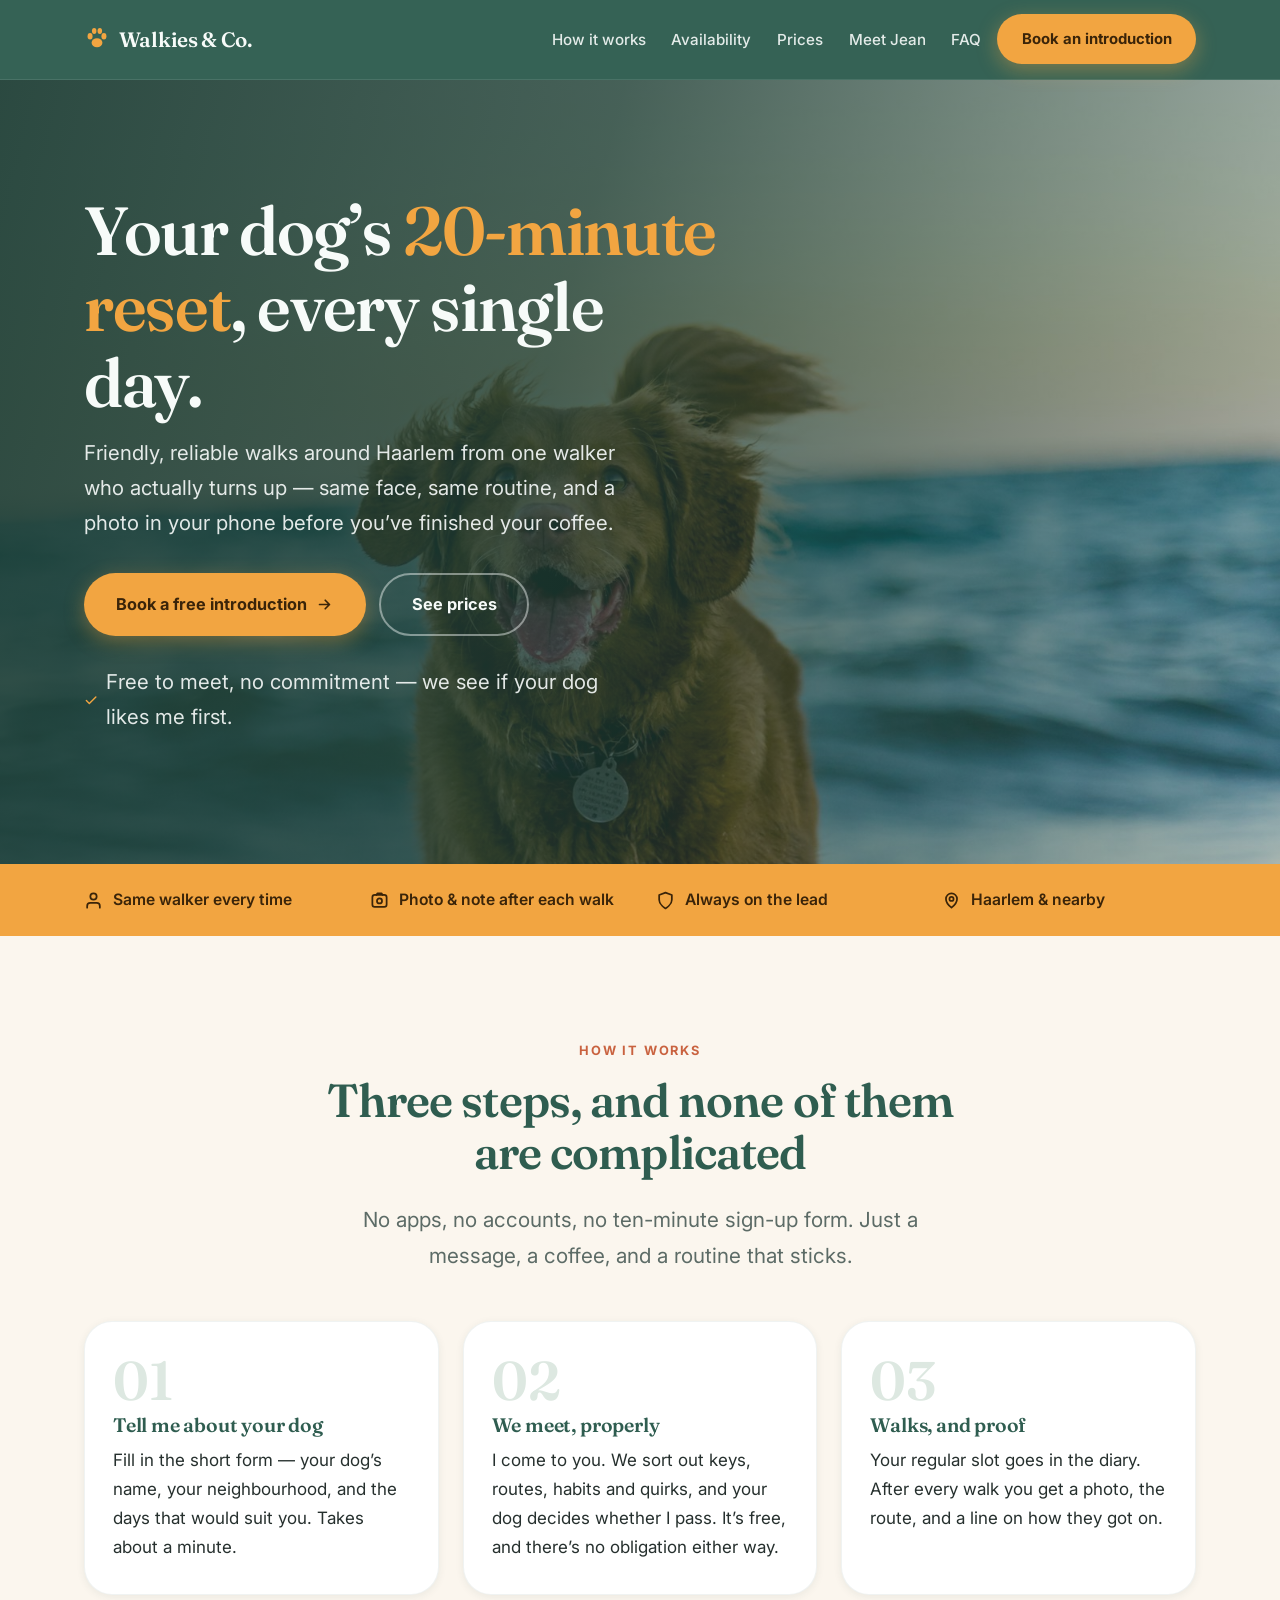
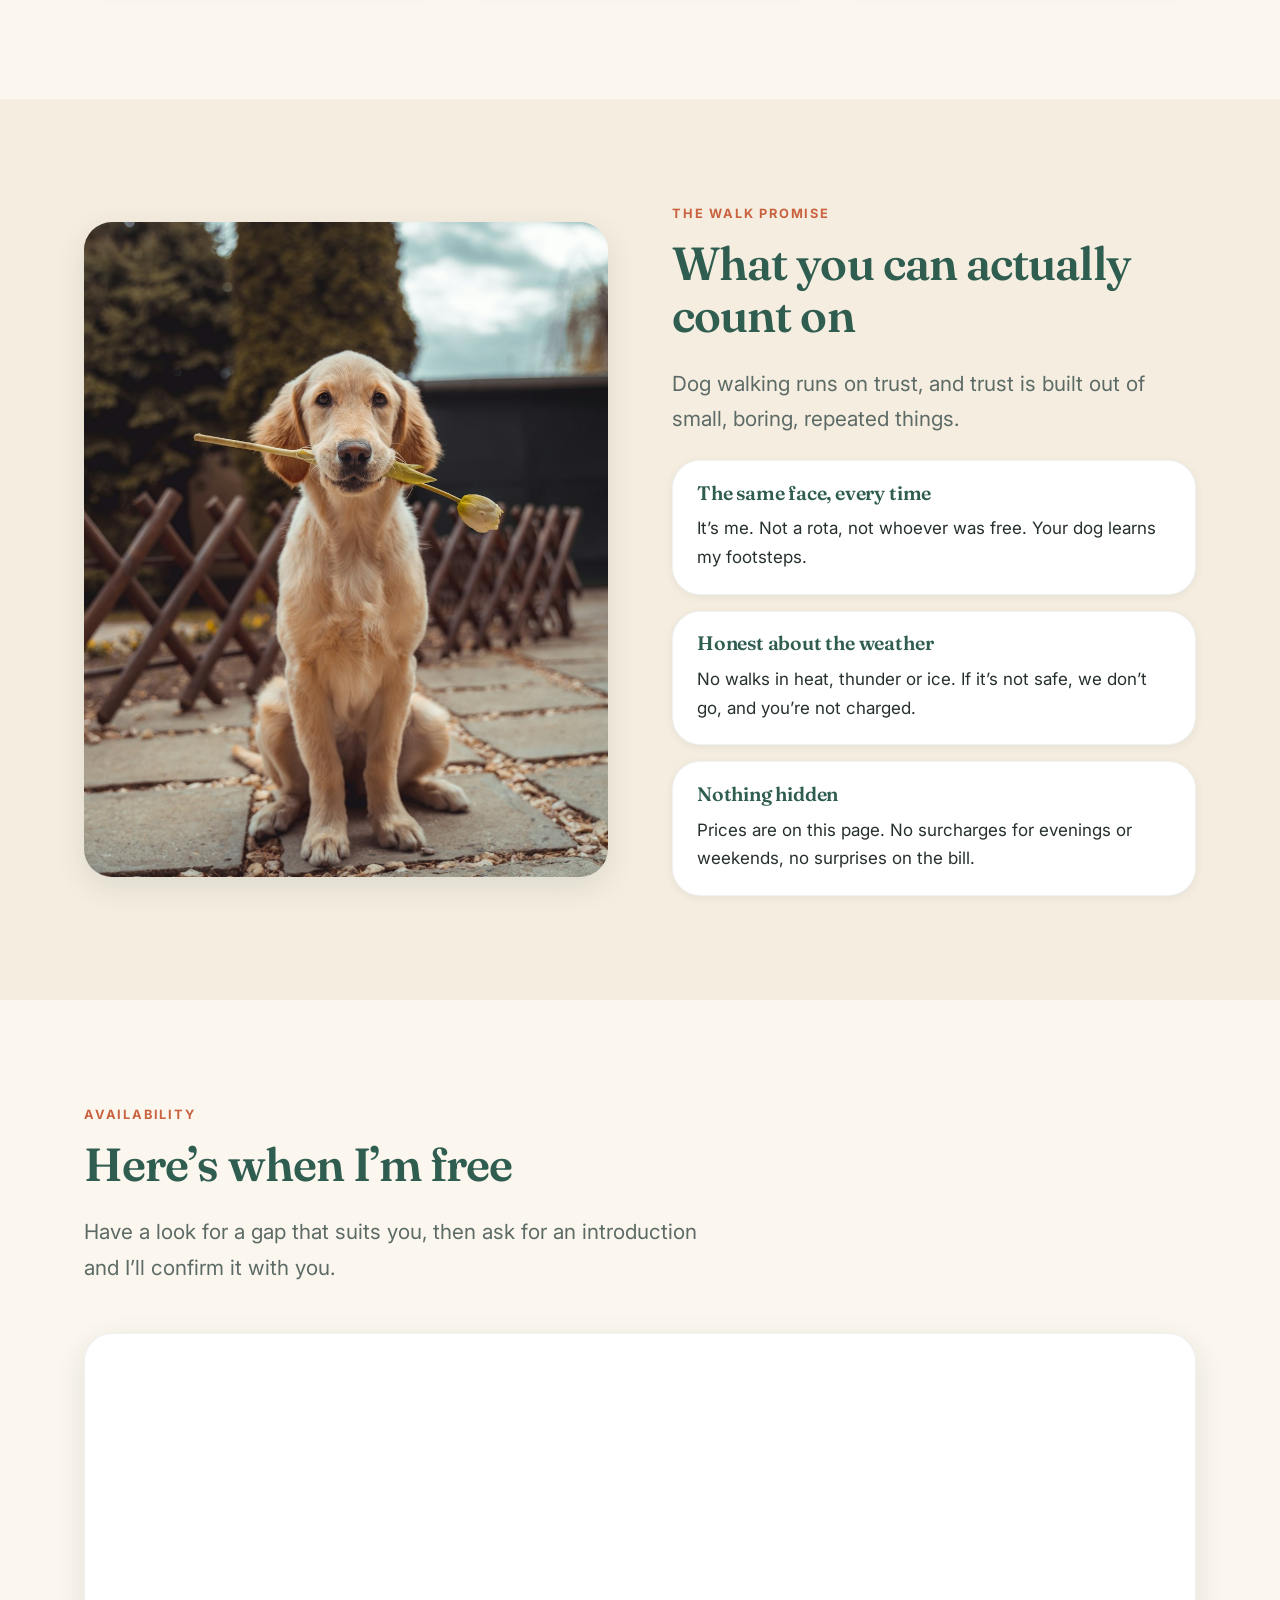
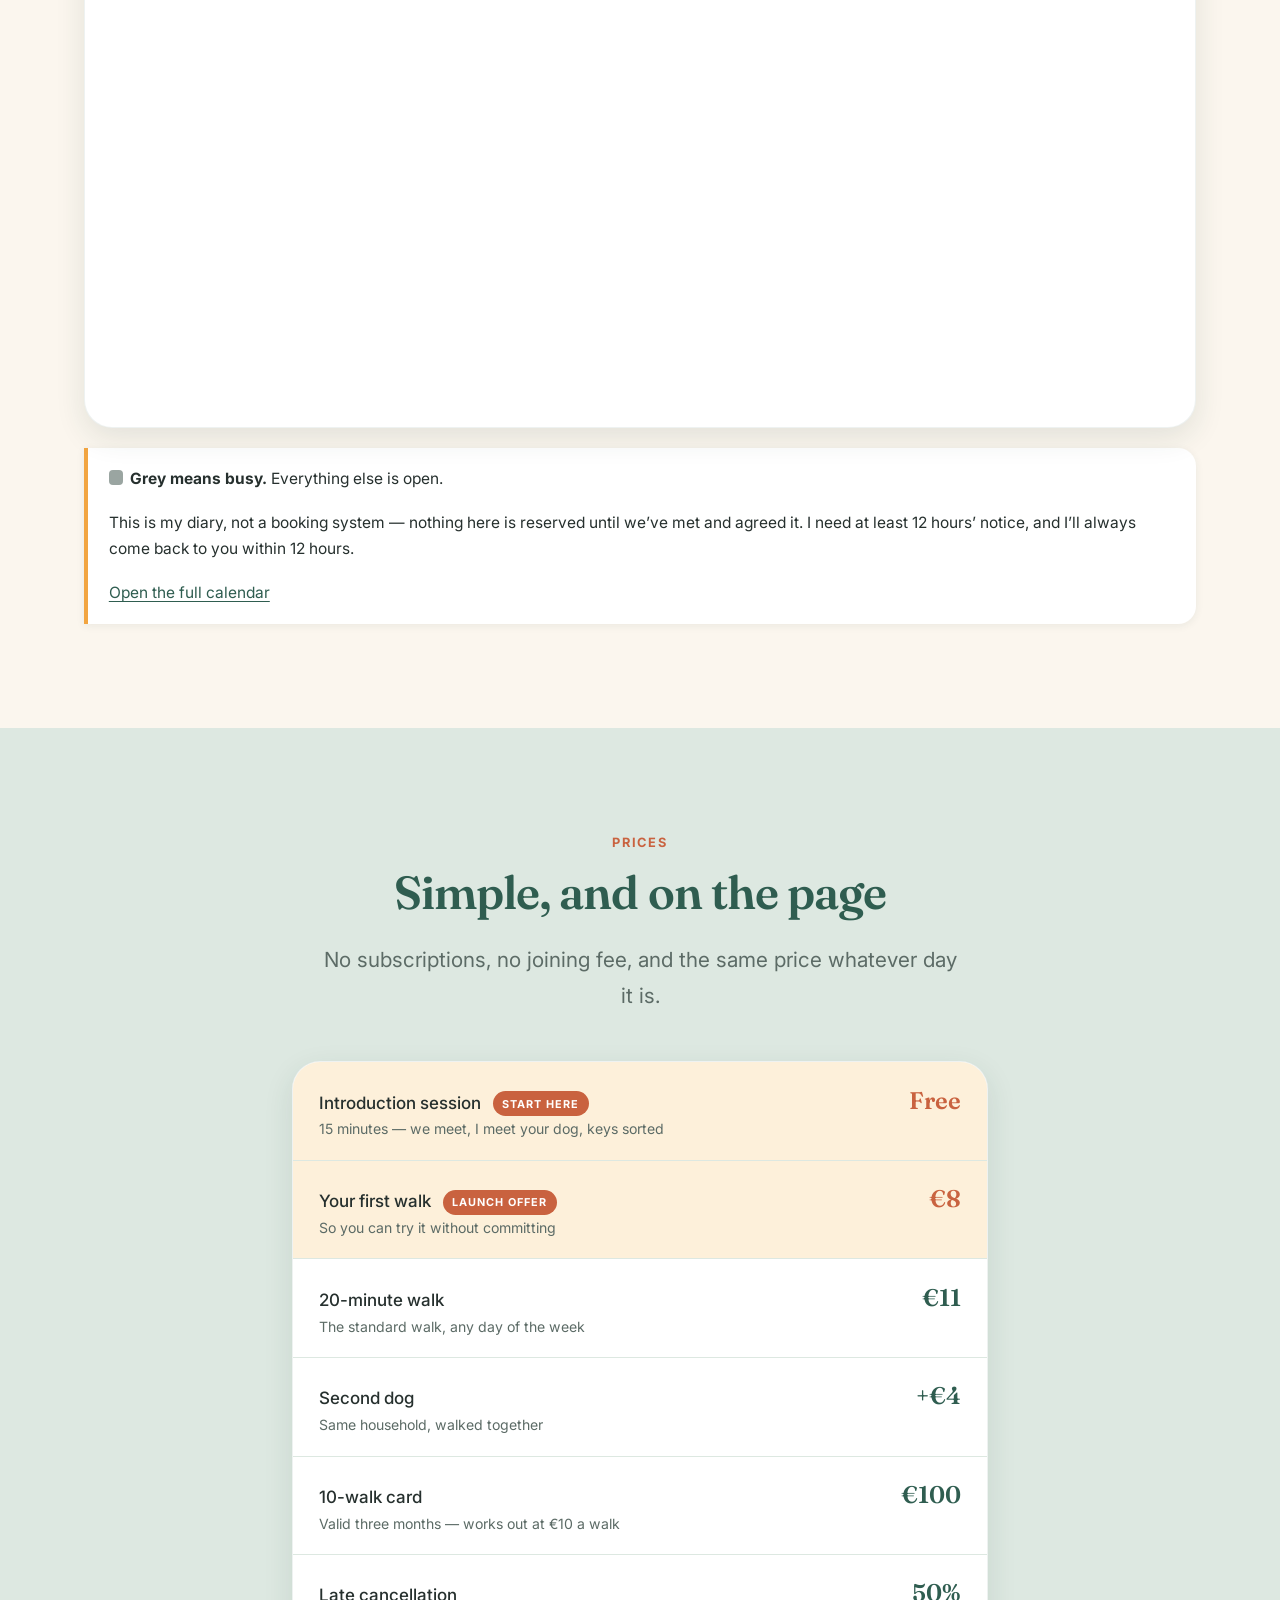
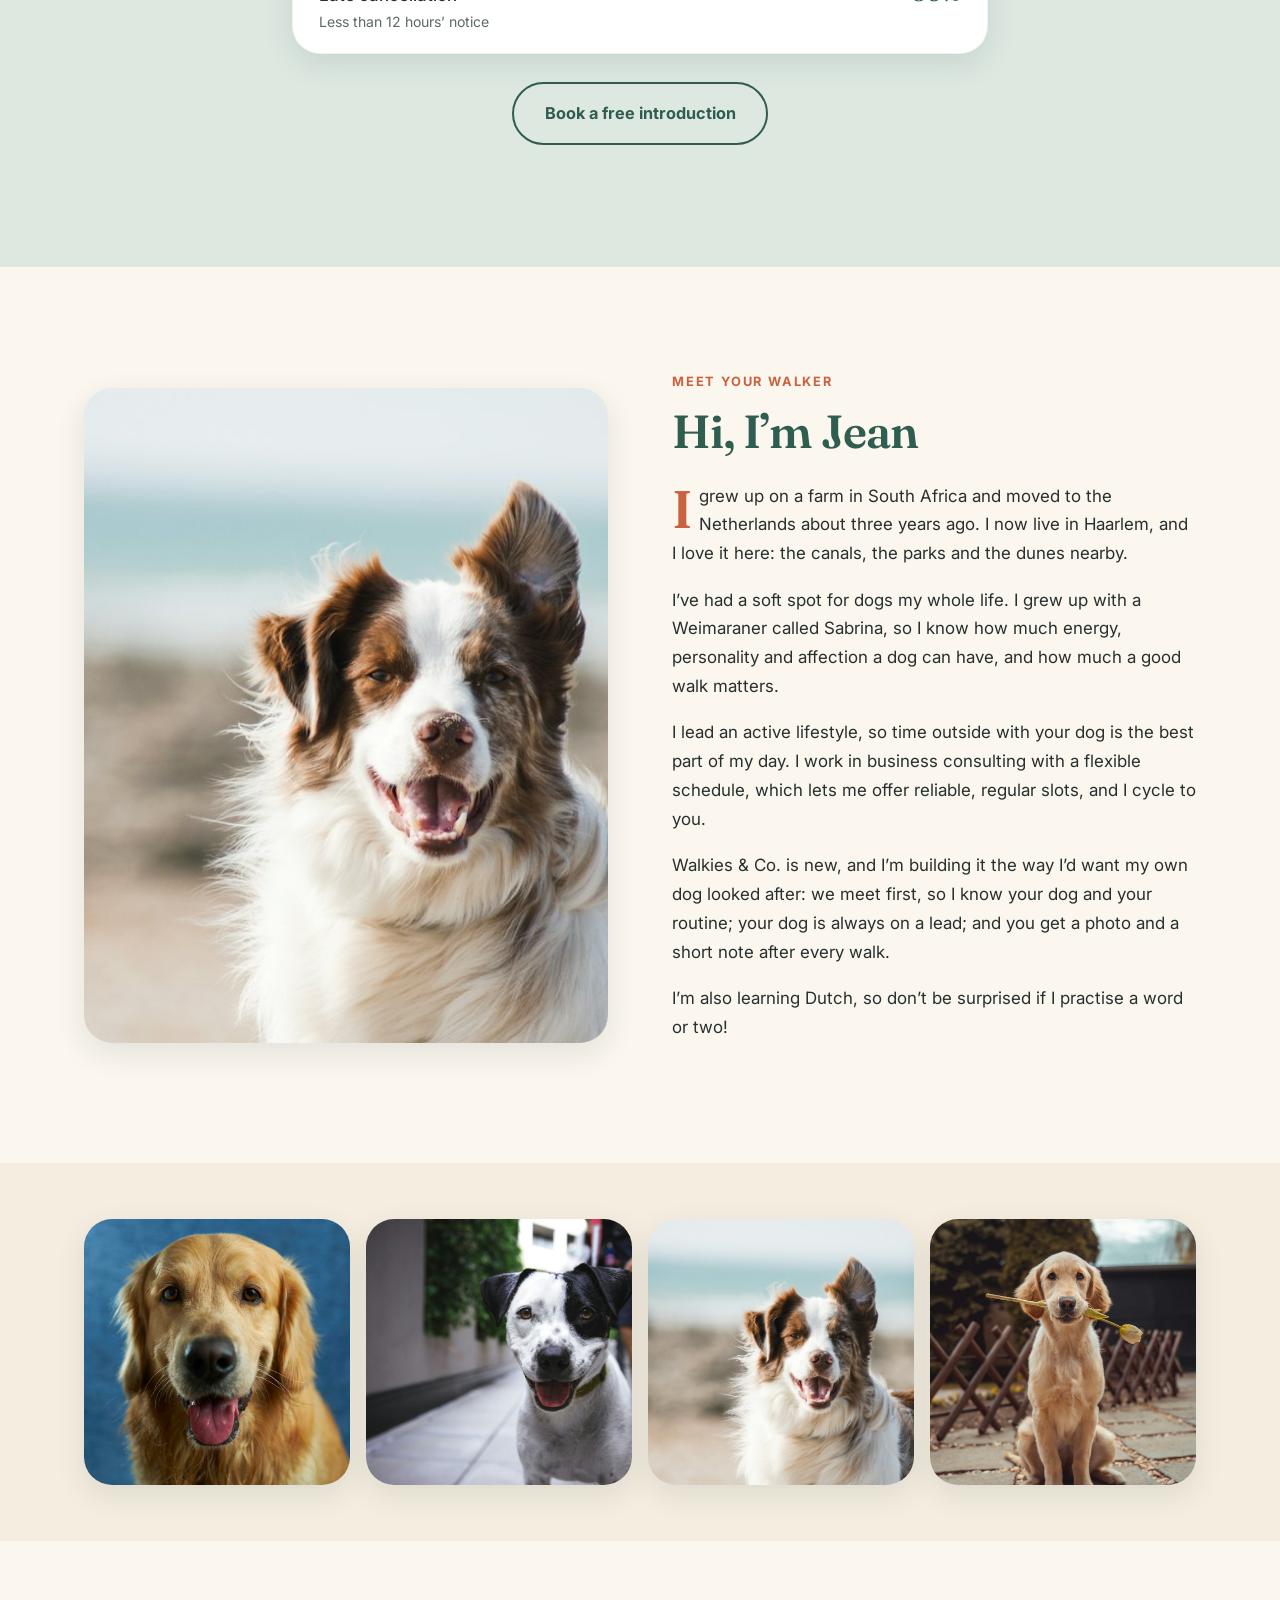
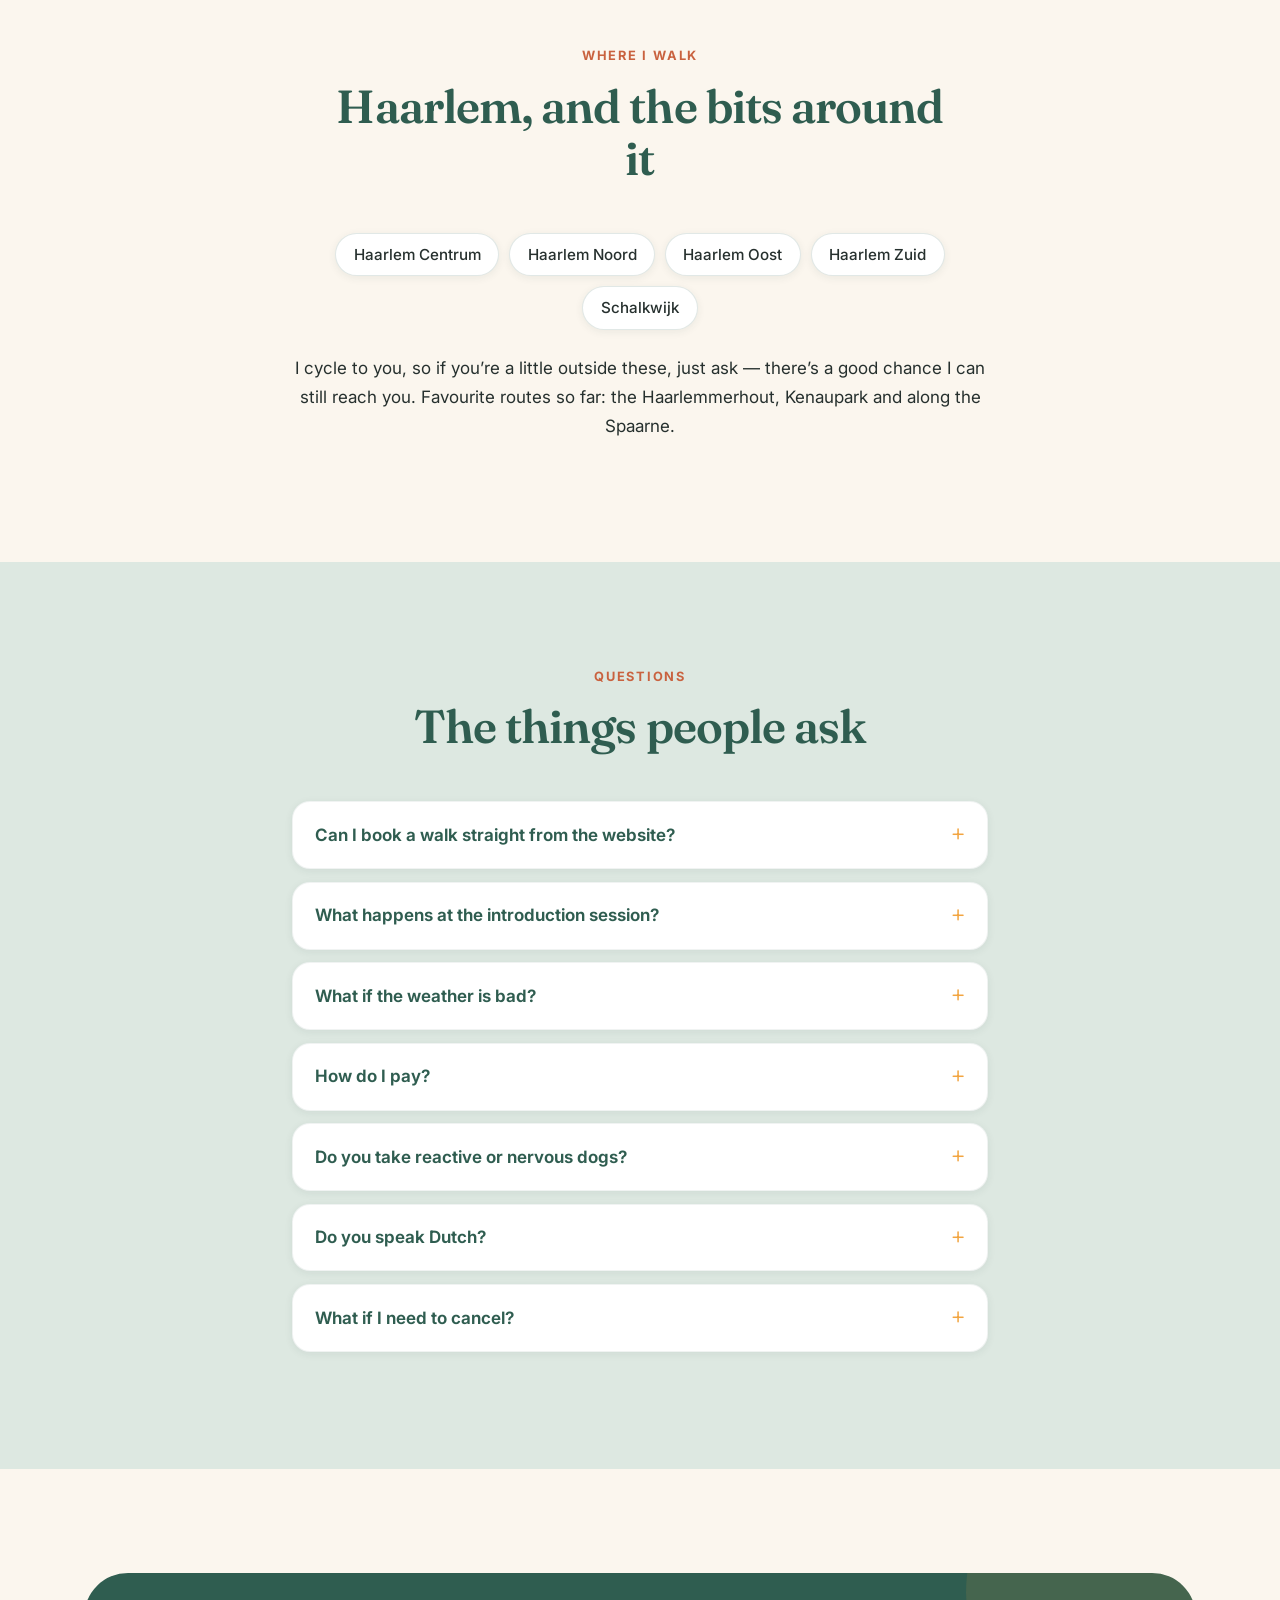
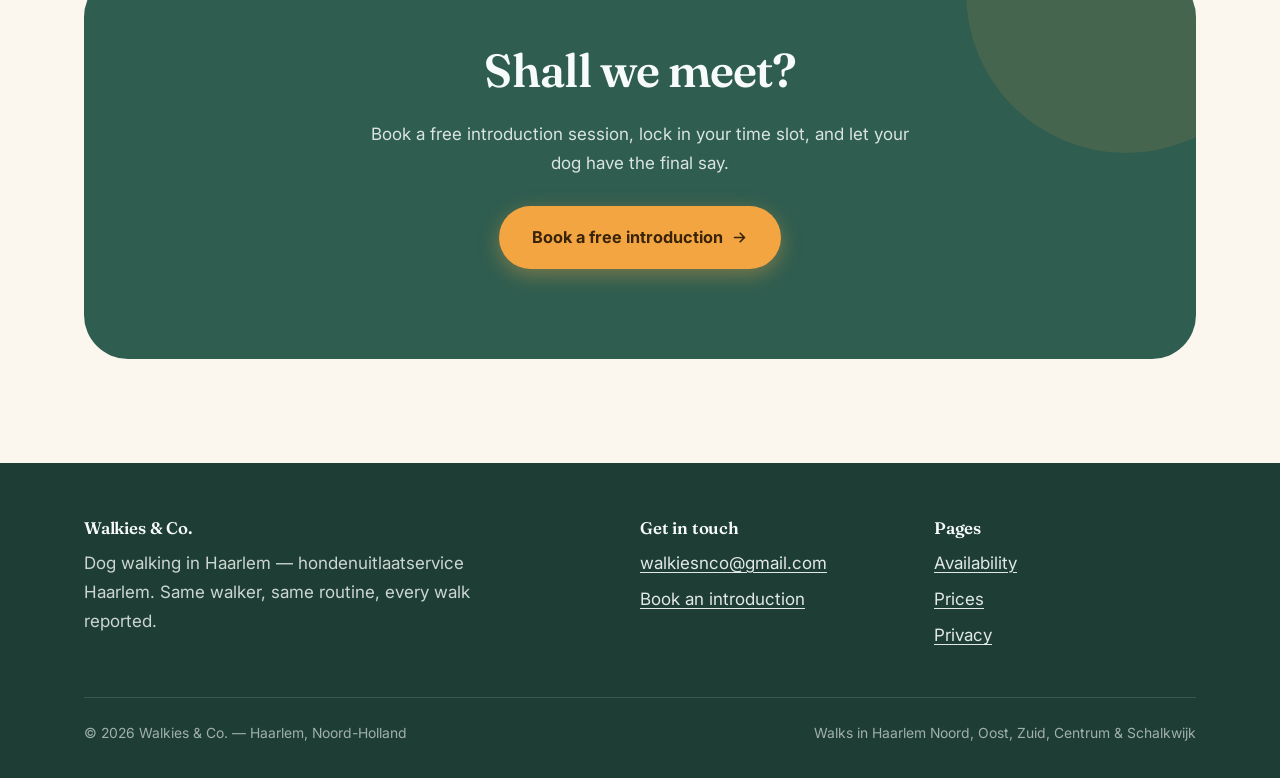
==== index.html @ 646492a7 "Redesign: photo-led layout, real typography, richer components The first pass looked like a wirefram" ====
<!doctype html>
<html lang="en">
<head>
<meta charset="utf-8">
<meta name="viewport" content="width=device-width, initial-scale=1">
<title>Walkies &amp; Co. — Dog Walking in Haarlem</title>
<meta name="description" content="Friendly, reliable 20-minute dog walks in Haarlem. Same walker every time, always on a lead, and a photo and note after every walk. Free introduction session.">
<meta property="og:title" content="Walkies &amp; Co. — Dog Walking in Haarlem">
<meta property="og:description" content="20-minute dog walks in Haarlem. Same walker every time. Photo and note after every walk.">
<meta property="og:type" content="website">
<meta property="og:image" content="https://walkies-and-co.walkiesnco.workers.dev/assets/img/placeholder-hero.jpg">
<meta name="theme-color" content="#2F5D50">
<link rel="canonical" href="https://walkies-and-co.walkiesnco.workers.dev/">
<link rel="preconnect" href="https://fonts.googleapis.com">
<link rel="preconnect" href="https://fonts.gstatic.com" crossorigin>
<link href="https://fonts.googleapis.com/css2?family=Fraunces:opsz,wght@9..144,400;9..144,600;9..144,700&family=Inter:wght@400;500;600;700&display=swap" rel="stylesheet">
<link rel="stylesheet" href="assets/css/styles.css">
<script type="application/ld+json">
{
  "@context": "https://schema.org",
  "@type": "LocalBusiness",
  "name": "Walkies & Co.",
  "description": "Dog walking in Haarlem. 20-minute walks, same walker every time, with a photo and note after every walk.",
  "url": "https://walkies-and-co.walkiesnco.workers.dev/",
  "email": "walkiesnco@gmail.com",
  "priceRange": "€8-€11",
  "currenciesAccepted": "EUR",
  "areaServed": {
    "@type": "City",
    "name": "Haarlem",
    "address": {
      "@type": "PostalAddress",
      "addressLocality": "Haarlem",
      "addressRegion": "Noord-Holland",
      "addressCountry": "NL"
    }
  },
  "knowsLanguage": ["en", "nl"],
  "makesOffer": [
    { "@type": "Offer", "itemOffered": { "@type": "Service", "name": "Introduction session" }, "price": "0", "priceCurrency": "EUR" },
    { "@type": "Offer", "itemOffered": { "@type": "Service", "name": "20-minute dog walk" }, "price": "11", "priceCurrency": "EUR" }
  ]
}
</script>
</head>
<body>

<header class="site-header">
  <div class="wrap">
    <a class="brand" href="/">
      <svg width="26" height="26" viewBox="0 0 24 24" fill="none" aria-hidden="true">
        <ellipse cx="12" cy="15.5" rx="5" ry="4.2" fill="#F2A541"/>
        <ellipse cx="5.6" cy="9.4" rx="2.3" ry="3" fill="#F2A541"/>
        <ellipse cx="18.4" cy="9.4" rx="2.3" ry="3" fill="#F2A541"/>
        <ellipse cx="9.4" cy="4.6" rx="2.1" ry="2.8" fill="#F2A541"/>
        <ellipse cx="14.6" cy="4.6" rx="2.1" ry="2.8" fill="#F2A541"/>
      </svg>
      Walkies &amp; Co.
    </a>
    <nav class="nav">
      <a href="#how">How it works</a>
      <a href="#availability">Availability</a>
      <a href="#prices">Prices</a>
      <a href="#jean">Meet Jean</a>
      <a href="#faq">FAQ</a>
    </nav>
    <a class="btn btn-primary header-cta" href="request/">Book an introduction</a>
  </div>
</header>

<main>

  <!-- ================= HERO ================= -->
  <section class="hero">
    <div class="hero-bg">
      <img src="assets/img/placeholder-hero.jpg" alt="A happy dog running along the shoreline at golden hour" fetchpriority="high" width="1600" height="1067">
    </div>
    <div class="wrap">
      <div class="hero-inner">
        <h1>Your dog&rsquo;s <em>20-minute reset</em>, every single day.</h1>
        <p>Friendly, reliable walks around Haarlem from one walker who actually turns up &mdash; same face, same routine, and a photo in your phone before you&rsquo;ve finished your coffee.</p>
        <div class="actions">
          <a class="btn btn-primary" href="request/">
            Book a free introduction
            <svg width="17" height="17" viewBox="0 0 24 24" fill="none" stroke="currentColor" stroke-width="2.4" stroke-linecap="round" stroke-linejoin="round" aria-hidden="true"><path d="M5 12h14M13 6l6 6-6 6"/></svg>
          </a>
          <a class="btn btn-ghost" href="#prices">See prices</a>
        </div>
        <p class="hero-note">
          <svg width="17" height="17" viewBox="0 0 24 24" fill="none" stroke="#F2A541" stroke-width="2.4" stroke-linecap="round" stroke-linejoin="round" aria-hidden="true"><path d="M20 6 9 17l-5-5"/></svg>
          Free to meet, no commitment &mdash; we see if your dog likes me first.
        </p>
      </div>
    </div>
  </section>

  <!-- ================= TRUST STRIP ================= -->
  <div class="trust">
    <div class="wrap">
      <ul>
        <li><svg width="19" height="19" viewBox="0 0 24 24" fill="none" stroke="#3A2409" stroke-width="2.2" stroke-linecap="round" stroke-linejoin="round" aria-hidden="true"><path d="M20 21v-2a4 4 0 0 0-4-4H8a4 4 0 0 0-4 4v2"/><circle cx="12" cy="7" r="4"/></svg> Same walker every time</li>
        <li><svg width="19" height="19" viewBox="0 0 24 24" fill="none" stroke="#3A2409" stroke-width="2.2" stroke-linecap="round" stroke-linejoin="round" aria-hidden="true"><rect x="3" y="5" width="18" height="15" rx="3"/><circle cx="12" cy="12.5" r="3.2"/><path d="M8 5l1.5-2h5L16 5"/></svg> Photo &amp; note after each walk</li>
        <li><svg width="19" height="19" viewBox="0 0 24 24" fill="none" stroke="#3A2409" stroke-width="2.2" stroke-linecap="round" stroke-linejoin="round" aria-hidden="true"><path d="M12 22s8-4.5 8-11V5l-8-3-8 3v6c0 6.5 8 11 8 11z"/></svg> Always on the lead</li>
        <li><svg width="19" height="19" viewBox="0 0 24 24" fill="none" stroke="#3A2409" stroke-width="2.2" stroke-linecap="round" stroke-linejoin="round" aria-hidden="true"><path d="M12 21s-7-5.5-7-11a7 7 0 0 1 14 0c0 5.5-7 11-7 11z"/><circle cx="12" cy="10" r="2.6"/></svg> Haarlem &amp; nearby</li>
      </ul>
    </div>
  </div>

  <!-- ================= HOW IT WORKS ================= -->
  <section id="how">
    <div class="wrap">
      <div class="sec-head center">
        <p class="eyebrow">How it works</p>
        <h2>Three steps, and none of them are complicated</h2>
        <p class="lead">No apps, no accounts, no ten-minute sign-up form. Just a message, a coffee, and a routine that sticks.</p>
      </div>
      <div class="grid grid-3">
        <div class="card step">
          <div class="step-num">01</div>
          <h3>Tell me about your dog</h3>
          <p>Fill in the short form &mdash; your dog&rsquo;s name, your neighbourhood, and the days that would suit you. Takes about a minute.</p>
        </div>
        <div class="card step">
          <div class="step-num">02</div>
          <h3>We meet, properly</h3>
          <p>I come to you. We sort out keys, routes, habits and quirks, and your dog decides whether I pass. It&rsquo;s free, and there&rsquo;s no obligation either way.</p>
        </div>
        <div class="card step">
          <div class="step-num">03</div>
          <h3>Walks, and proof</h3>
          <p>Your regular slot goes in the diary. After every walk you get a photo, the route, and a line on how they got on.</p>
        </div>
      </div>
    </div>
  </section>

  <!-- ================= THE PROMISE (split) ================= -->
  <section class="band">
    <div class="wrap">
      <div class="split">
        <div class="photo photo-tall">
          <img src="assets/img/placeholder-tulip.jpg" alt="A golden retriever sitting patiently outdoors holding a tulip" loading="lazy">
        </div>
        <div>
          <p class="eyebrow">The walk promise</p>
          <h2>What you can actually count on</h2>
          <p class="lead">Dog walking runs on trust, and trust is built out of small, boring, repeated things.</p>
          <div class="grid" style="gap:1rem;margin-top:1.5rem">
            <div class="card" style="padding:1.35rem 1.5rem">
              <h3>The same face, every time</h3>
              <p>It&rsquo;s me. Not a rota, not whoever was free. Your dog learns my footsteps.</p>
            </div>
            <div class="card" style="padding:1.35rem 1.5rem">
              <h3>Honest about the weather</h3>
              <p>No walks in heat, thunder or ice. If it&rsquo;s not safe, we don&rsquo;t go, and you&rsquo;re not charged.</p>
            </div>
            <div class="card" style="padding:1.35rem 1.5rem">
              <h3>Nothing hidden</h3>
              <p>Prices are on this page. No surcharges for evenings or weekends, no surprises on the bill.</p>
            </div>
          </div>
        </div>
      </div>
    </div>
  </section>

  <!-- ================= AVAILABILITY ================= -->
  <section id="availability">
    <div class="wrap">
      <div class="sec-head">
        <p class="eyebrow">Availability</p>
        <h2>Here&rsquo;s when I&rsquo;m free</h2>
        <p class="lead">Have a look for a gap that suits you, then ask for an introduction and I&rsquo;ll confirm it with you.</p>
      </div>
      <div class="calendar-frame">
        <iframe title="Walkies &amp; Co. availability calendar" loading="lazy" data-calendar src=""></iframe>
      </div>
      <div class="legend">
        <p><strong><span class="swatch"></span> Grey means busy.</strong> Everything else is open.</p>
        <p>This is my diary, not a booking system &mdash; nothing here is reserved until we&rsquo;ve met and agreed it. I need at least 12 hours&rsquo; notice, and I&rsquo;ll always come back to you within 12 hours.</p>
        <p style="margin-bottom:0"><a href="availability/">Open the full calendar</a></p>
      </div>
    </div>
  </section>

  <!-- ================= PRICES ================= -->
  <section id="prices" class="band-sage">
    <div class="wrap narrow">
      <div class="sec-head center">
        <p class="eyebrow">Prices</p>
        <h2>Simple, and on the page</h2>
        <p class="lead">No subscriptions, no joining fee, and the same price whatever day it is.</p>
      </div>
      <div class="price-card">
        <div class="price-row featured">
          <div class="label">Introduction session <span class="tag">Start here</span><small>15 minutes &mdash; we meet, I meet your dog, keys sorted</small></div>
          <div class="amount">Free</div>
        </div>
        <div class="price-row featured">
          <div class="label">Your first walk <span class="tag">Launch offer</span><small>So you can try it without committing</small></div>
          <div class="amount">&euro;8</div>
        </div>
        <div class="price-row">
          <div class="label">20-minute walk<small>The standard walk, any day of the week</small></div>
          <div class="amount">&euro;11</div>
        </div>
        <div class="price-row">
          <div class="label">Second dog<small>Same household, walked together</small></div>
          <div class="amount">+&euro;4</div>
        </div>
        <div class="price-row">
          <div class="label">10-walk card<small>Valid three months &mdash; works out at &euro;10 a walk</small></div>
          <div class="amount">&euro;100</div>
        </div>
        <div class="price-row">
          <div class="label">Late cancellation<small>Less than 12 hours&rsquo; notice</small></div>
          <div class="amount">50%</div>
        </div>
      </div>
      <p style="text-align:center;margin-top:1.75rem">
        <a class="btn btn-outline" href="request/">Book a free introduction</a>
      </p>
    </div>
  </section>

  <!-- ================= MEET JEAN ================= -->
  <section id="jean">
    <div class="wrap">
      <div class="split reverse">
        <div>
          <p class="eyebrow">Meet your walker</p>
          <h2>Hi, I&rsquo;m Jean</h2>
          <div class="bio">
            <p>I grew up on a farm in South Africa and moved to the Netherlands about three years ago. I now live in Haarlem, and I love it here: the canals, the parks and the dunes nearby.</p>
            <p>I&rsquo;ve had a soft spot for dogs my whole life. I grew up with a Weimaraner called Sabrina, so I know how much energy, personality and affection a dog can have, and how much a good walk matters.</p>
            <p>I lead an active lifestyle, so time outside with your dog is the best part of my day. I work in business consulting with a flexible schedule, which lets me offer reliable, regular slots, and I cycle to you.</p>
            <p>Walkies &amp; Co. is new, and I&rsquo;m building it the way I&rsquo;d want my own dog looked after: we meet first, so I know your dog and your routine; your dog is always on a lead; and you get a photo and a short note after every walk.</p>
            <p>I&rsquo;m also learning Dutch, so don&rsquo;t be surprised if I practise a word or two!</p>
          </div>
        </div>
        <div class="photo photo-tall">
          <img src="assets/img/placeholder-dunes.jpg" alt="A collie out on the dunes near Haarlem" loading="lazy">
        </div>
      </div>
    </div>
  </section>

  <!-- ================= GALLERY ================= -->
  <section class="band" style="padding-block:clamp(2rem,5vw,3.5rem)">
    <div class="wrap">
      <div class="gallery">
        <div class="photo"><img src="assets/img/placeholder-golden.jpg" alt="A golden retriever looking at the camera" loading="lazy"></div>
        <div class="photo"><img src="assets/img/placeholder-street.jpg" alt="A black and white dog out on a walk in town" loading="lazy"></div>
        <div class="photo"><img src="assets/img/placeholder-dunes.jpg" alt="A collie on a windy beach" loading="lazy"></div>
        <div class="photo"><img src="assets/img/placeholder-tulip.jpg" alt="A retriever holding a tulip" loading="lazy"></div>
      </div>
    </div>
  </section>

  <!-- ================= AREAS ================= -->
  <section id="areas">
    <div class="wrap narrow">
      <div class="sec-head center">
        <p class="eyebrow">Where I walk</p>
        <h2>Haarlem, and the bits around it</h2>
      </div>
      <ul class="chips" style="justify-content:center">
        <li>Haarlem Centrum</li>
        <li>Haarlem Noord</li>
        <li>Haarlem Oost</li>
        <li>Haarlem Zuid</li>
        <li>Schalkwijk</li>
      </ul>
      <p style="text-align:center">I cycle to you, so if you&rsquo;re a little outside these, just ask &mdash; there&rsquo;s a good chance I can still reach you. Favourite routes so far: the Haarlemmerhout, Kenaupark and along the Spaarne.</p>
    </div>
  </section>

  <!-- ================= FAQ ================= -->
  <section id="faq" class="band-sage">
    <div class="wrap narrow">
      <div class="sec-head center">
        <p class="eyebrow">Questions</p>
        <h2>The things people ask</h2>
      </div>

      <details><summary>Can I book a walk straight from the website?</summary>
        <p>No, and that&rsquo;s deliberate. Every dog starts with a free introduction session so I can meet you both first. Once we&rsquo;ve met and agreed a routine, I put your walks in the diary myself. The calendar on this page shows you when I&rsquo;m free, but nothing is reserved until we&rsquo;ve actually spoken.</p></details>

      <details><summary>What happens at the introduction session?</summary>
        <p>It takes about 15 minutes and it&rsquo;s completely free. I come to you, we meet, I meet your dog, and we go through the details &mdash; vet, health, habits, what sets them off, keys and routes. If it feels right for all three of us, we agree your slots there and then.</p></details>

      <details><summary>What if the weather is bad?</summary>
        <p>I don&rsquo;t walk in heat, thunderstorms or ice &mdash; it isn&rsquo;t safe, and a hot pavement does real damage to paws. If I have to skip a walk for weather I&rsquo;ll message you, and you aren&rsquo;t charged.</p></details>

      <details><summary>How do I pay?</summary>
        <p>We&rsquo;ll sort that out at the introduction session &mdash; it&rsquo;s straightforward, and there&rsquo;s nothing to set up in advance.</p></details>

      <details><summary>Do you take reactive or nervous dogs?</summary>
        <p>I&rsquo;m starting with friendly, healthy, lead-trained dogs. If your dog has a bite history or serious reactivity, I&rsquo;d rather be honest and say it isn&rsquo;t the right fit yet than take a risk with them. Do ask, though &mdash; nervous isn&rsquo;t the same as reactive, and plenty of shy dogs do brilliantly with a calm, predictable routine.</p></details>

      <details><summary>Do you speak Dutch?</summary>
        <p>I&rsquo;m learning! I work in English, which suits a lot of people here, and I&rsquo;m always happy to practise a few words with you.</p></details>

      <details><summary>What if I need to cancel?</summary>
        <p>Life happens &mdash; just let me know. If it&rsquo;s more than 12 hours ahead there&rsquo;s no charge at all. Under 12 hours it&rsquo;s half the walk price, because the slot has usually gone by then.</p></details>
    </div>
  </section>

  <!-- ================= FINAL CTA ================= -->
  <section>
    <div class="wrap">
      <div class="cta-panel">
        <h2>Shall we meet?</h2>
        <p>Book a free introduction session, lock in your time slot, and let your dog have the final say.</p>
        <p style="margin-top:1.75rem">
          <a class="btn btn-primary" href="request/">
            Book a free introduction
            <svg width="17" height="17" viewBox="0 0 24 24" fill="none" stroke="currentColor" stroke-width="2.4" stroke-linecap="round" stroke-linejoin="round" aria-hidden="true"><path d="M5 12h14M13 6l6 6-6 6"/></svg>
          </a>
        </p>
      </div>
    </div>
  </section>

</main>

<footer class="site-footer">
  <div class="wrap">
    <div class="footer-grid">
      <div>
        <h3>Walkies &amp; Co.</h3>
        <p style="max-width:26rem">Dog walking in Haarlem &mdash; hondenuitlaatservice Haarlem. Same walker, same routine, every walk reported.</p>
      </div>
      <div>
        <h3>Get in touch</h3>
        <ul class="footer-links">
          <li><a data-email href="mailto:walkiesnco@gmail.com">walkiesnco@gmail.com</a></li>
          <li><a data-whatsapp href="#">WhatsApp</a></li>
          <li><a href="request/">Book an introduction</a></li>
        </ul>
      </div>
      <div>
        <h3>Pages</h3>
        <ul class="footer-links">
          <li><a href="availability/">Availability</a></li>
          <li><a href="#prices">Prices</a></li>
          <li><a href="privacy/">Privacy</a></li>
        </ul>
      </div>
    </div>
    <div class="footer-bottom">
      <span>&copy; 2026 Walkies &amp; Co. &mdash; Haarlem, Noord-Holland</span>
      <span>Walks in Haarlem Noord, Oost, Zuid, Centrum &amp; Schalkwijk</span>
    </div>
  </div>
</footer>

<script src="assets/js/config.js"></script>
<script src="assets/js/main.js"></script>
</body>
</html>
---- assets/css/styles.css ----
/* ===============================================================
   Walkies & Co. — Haarlem
   Warm, photo-led. Palette from section 10 of the plan.
   =============================================================== */

:root {
  /* Palette */
  --forest:      #2F5D50;
  --forest-deep: #1E3E35;
  --cream:       #FBF6EE;
  --cream-warm:  #F5EDE0;
  --sage:        #DDE8E1;
  --sunshine:    #F2A541;
  --sunshine-lo: #FDF0DA;
  --charcoal:    #26302E;
  --terracotta:  #C9623F;
  --white:       #FFFFFF;
  --muted:       #5C6B66;

  /* Semantic */
  --bg:        var(--cream);
  --text:      var(--charcoal);
  --heading:   var(--forest);
  --cta-bg:    var(--sunshine);
  --cta-text:  #3A2409;          /* deep brown on sunshine — AA compliant */
  --on-forest: #F7FBF9;

  /* Type */
  --font-head: "Fraunces", Georgia, "Times New Roman", serif;
  --font-body: "Inter", -apple-system, BlinkMacSystemFont, "Segoe UI", Roboto, sans-serif;

  /* Shape */
  --r-sm: 10px;
  --r-md: 18px;
  --r-lg: 28px;
  --r-xl: 44px;
  --maxw: 72rem;
  --gutter: 1.25rem;

  --shadow-sm: 0 2px 8px rgba(30, 62, 53, .07);
  --shadow-md: 0 10px 30px rgba(30, 62, 53, .11);
  --shadow-lg: 0 24px 60px rgba(30, 62, 53, .16);
}

*, *::before, *::after { box-sizing: border-box; }

html { scroll-behavior: smooth; }
@media (prefers-reduced-motion: reduce) { html { scroll-behavior: auto; } }

body {
  margin: 0;
  background: var(--bg);
  color: var(--text);
  font-family: var(--font-body);
  font-size: 1.0625rem;
  line-height: 1.7;
  -webkit-font-smoothing: antialiased;
  overflow-x: hidden;
}

/* --- Type scale --- */
h1, h2, h3 {
  font-family: var(--font-head);
  color: var(--heading);
  line-height: 1.12;
  letter-spacing: -.02em;
  margin: 0 0 .5em;
  font-weight: 600;
}
h1 { font-size: clamp(2.4rem, 7vw, 4.25rem); }
h2 { font-size: clamp(1.9rem, 4.5vw, 2.9rem); }
h3 { font-size: 1.22rem; font-weight: 600; letter-spacing: -.01em; }
p  { margin: 0 0 1.1rem; }

.eyebrow {
  font-family: var(--font-body);
  font-size: .8rem;
  font-weight: 700;
  letter-spacing: .14em;
  text-transform: uppercase;
  color: var(--terracotta);
  margin-bottom: .85rem;
}
.lead { font-size: clamp(1.1rem, 2.2vw, 1.3rem); color: var(--muted); }

a { color: var(--forest); text-underline-offset: 3px; }
a:focus-visible, button:focus-visible, summary:focus-visible {
  outline: 3px solid var(--terracotta);
  outline-offset: 3px;
  border-radius: 6px;
}

img { max-width: 100%; height: auto; display: block; }

/* --- Layout --- */
.wrap { width: 100%; max-width: var(--maxw); margin-inline: auto; padding-inline: var(--gutter); }
.narrow { max-width: 46rem; }
section { padding-block: clamp(3.5rem, 9vw, 6.5rem); position: relative; }
.band       { background: var(--cream-warm); }
.band-sage  { background: var(--sage); }
.band-dark  { background: var(--forest); color: var(--on-forest); }
.band-dark h2, .band-dark h3 { color: var(--on-forest); }
.band-dark .lead { color: rgba(247,251,249,.8); }

/* --- Buttons --- */
.btn {
  display: inline-flex;
  align-items: center;
  gap: .55rem;
  padding: 1rem 1.9rem;
  border-radius: 100px;
  font-weight: 700;
  font-size: 1.02rem;
  text-decoration: none;
  border: 2px solid transparent;
  cursor: pointer;
  transition: transform .18s cubic-bezier(.34,1.56,.64,1), box-shadow .18s ease, background .18s ease;
}
.btn-primary {
  background: var(--sunshine);
  color: var(--cta-text);
  box-shadow: 0 6px 20px rgba(242,165,65,.38);
}
.btn-primary:hover { transform: translateY(-3px); box-shadow: 0 12px 28px rgba(242,165,65,.5); }
.btn-ghost { background: transparent; color: var(--on-forest); border-color: rgba(247,251,249,.45); }
.btn-ghost:hover { background: rgba(247,251,249,.12); transform: translateY(-3px); }
.btn-outline { background: transparent; color: var(--forest); border-color: var(--forest); }
.btn-outline:hover { background: var(--forest); color: var(--on-forest); transform: translateY(-3px); }

/* --- Header --- */
.site-header {
  position: sticky; top: 0; z-index: 60;
  background: rgba(47,93,80,.97);
  backdrop-filter: blur(10px);
  color: var(--on-forest);
  border-bottom: 1px solid rgba(247,251,249,.1);
}
.site-header .wrap { display: flex; align-items: center; gap: 1rem; padding-block: .9rem; }
.brand {
  display: flex; align-items: center; gap: .55rem;
  font-family: var(--font-head); font-size: 1.3rem; font-weight: 600;
  color: var(--on-forest); text-decoration: none; margin-right: auto; letter-spacing: -.015em;
}
.brand svg { flex: none; }
.nav { display: none; gap: 1.6rem; }
.nav a { color: rgba(247,251,249,.9); text-decoration: none; font-size: .95rem; font-weight: 500; }
.nav a:hover { color: var(--sunshine); }
.header-cta { display: none; }
@media (min-width: 60rem) {
  .nav { display: flex; }
  .header-cta { display: inline-flex; padding: .65rem 1.4rem; font-size: .93rem; }
}

/* --- Hero --- */
.hero {
  position: relative;
  min-height: min(82vh, 720px);
  display: flex; align-items: center;
  padding-block: clamp(4rem, 12vw, 7rem);
  overflow: hidden;
}
.hero-bg { position: absolute; inset: 0; z-index: 0; }
.hero-bg img { width: 100%; height: 100%; object-fit: cover; object-position: center 42%; }
.hero-bg::after {
  content: "";
  position: absolute; inset: 0;
  background: linear-gradient(105deg, rgba(30,62,53,.94) 0%, rgba(30,62,53,.82) 42%, rgba(30,62,53,.35) 100%);
}
.hero .wrap { position: relative; z-index: 1; }
.hero-inner { max-width: 40rem; }
.hero h1 { color: var(--on-forest); margin-bottom: 1rem; }
.hero h1 em { font-style: normal; color: var(--sunshine); }
.hero p { color: rgba(247,251,249,.9); font-size: clamp(1.1rem, 2.2vw, 1.28rem); max-width: 34rem; }
.hero .actions { display: flex; gap: .85rem; flex-wrap: wrap; margin-top: 2rem; }
.hero-note {
  margin-top: 1.8rem; font-size: .93rem; color: rgba(247,251,249,.72);
  display: flex; align-items: center; gap: .5rem;
}

/* --- Trust strip --- */
.trust { background: var(--sunshine); padding-block: 1.4rem; }
.trust ul {
  list-style: none; margin: 0; padding: 0;
  display: grid; gap: .7rem 2rem; grid-template-columns: 1fr;
  font-weight: 600; color: var(--cta-text); font-size: .98rem;
}
.trust li { display: flex; align-items: center; gap: .6rem; }
.trust svg { flex: none; }
@media (min-width: 52rem) { .trust ul { grid-template-columns: repeat(4, 1fr); } }

/* --- Section heading block --- */
.sec-head { max-width: 40rem; margin-bottom: clamp(2rem, 4vw, 3rem); }
.sec-head.center { margin-inline: auto; text-align: center; }

/* --- Grids & cards --- */
.grid { display: grid; gap: 1.5rem; grid-template-columns: 1fr; }
@media (min-width: 46rem) {
  .grid-2 { grid-template-columns: repeat(2, 1fr); }
  .grid-3 { grid-template-columns: repeat(3, 1fr); }
}

.card {
  background: var(--white);
  border-radius: var(--r-lg);
  padding: 2rem 1.75rem;
  box-shadow: var(--shadow-sm);
  border: 1px solid rgba(47,93,80,.07);
  transition: transform .2s ease, box-shadow .2s ease;
}
.card:hover { transform: translateY(-4px); box-shadow: var(--shadow-md); }
.card p:last-child { margin-bottom: 0; }

.icon-badge {
  width: 54px; height: 54px; border-radius: 16px;
  background: var(--sunshine-lo);
  display: grid; place-items: center;
  margin-bottom: 1.1rem;
}
.band-dark .icon-badge { background: rgba(242,165,65,.18); }
.band-dark .card {
  background: rgba(247,251,249,.07);
  border-color: rgba(247,251,249,.14);
  color: rgba(247,251,249,.88);
}

/* Numbered steps */
.step { position: relative; }
.step-num {
  font-family: var(--font-head);
  font-size: 3.4rem; font-weight: 600; line-height: 1;
  color: var(--sage); margin-bottom: .4rem;
}

/* --- Photo treatments --- */
.photo { border-radius: var(--r-lg); overflow: hidden; box-shadow: var(--shadow-md); }
.photo img { width: 100%; height: 100%; object-fit: cover; }
.photo-tall { aspect-ratio: 4/5; }
.photo-wide { aspect-ratio: 16/10; }

.split { display: grid; gap: clamp(2rem, 5vw, 4rem); align-items: center; grid-template-columns: 1fr; }
@media (min-width: 54rem) {
  .split { grid-template-columns: 1fr 1fr; }
  .split.reverse > :first-child { order: 2; }
}

/* Gallery strip */
.gallery { display: grid; gap: 1rem; grid-template-columns: repeat(2, 1fr); }
@media (min-width: 46rem) { .gallery { grid-template-columns: repeat(4, 1fr); } }
.gallery .photo { aspect-ratio: 1; }
.gallery .photo img { transition: transform .5s ease; }
.gallery .photo:hover img { transform: scale(1.06); }

/* --- Prices --- */
.price-card {
  background: var(--white);
  border-radius: var(--r-lg);
  box-shadow: var(--shadow-md);
  overflow: hidden;
  border: 1px solid rgba(47,93,80,.08);
}
.price-row {
  display: flex; align-items: baseline; justify-content: space-between; gap: 1.5rem;
  padding: 1.15rem 1.6rem;
  border-bottom: 1px solid var(--sage);
}
.price-row:last-child { border-bottom: 0; }
.price-row .label { font-weight: 500; }
.price-row .label small { display: block; color: var(--muted); font-size: .88rem; font-weight: 400; }
.price-row .amount { font-family: var(--font-head); font-size: 1.5rem; font-weight: 600; color: var(--forest); white-space: nowrap; }
.price-row.featured { background: var(--sunshine-lo); }
.price-row.featured .amount { color: var(--terracotta); }
.tag {
  display: inline-block; background: var(--terracotta); color: var(--white);
  font-size: .68rem; font-weight: 700; letter-spacing: .09em; text-transform: uppercase;
  padding: .2rem .6rem; border-radius: 100px; margin-left: .5rem; vertical-align: middle;
}

/* --- Calendar --- */
.calendar-frame {
  position: relative; width: 100%; aspect-ratio: 3/4;
  border-radius: var(--r-lg); overflow: hidden;
  box-shadow: var(--shadow-md); background: var(--white);
  border: 1px solid rgba(47,93,80,.08);
}
.calendar-frame iframe { position: absolute; inset: 0; width: 100%; height: 100%; border: 0; }
@media (min-width: 46rem) { .calendar-frame { aspect-ratio: 16/10; } }

.legend {
  background: var(--white); border-left: 4px solid var(--sunshine);
  padding: 1.1rem 1.3rem; border-radius: 0 var(--r-md) var(--r-md) 0;
  margin-top: 1.25rem; box-shadow: var(--shadow-sm); font-size: .97rem;
}
.legend p:last-child { margin-bottom: 0; }
.swatch {
  display: inline-block; width: .9rem; height: .9rem; border-radius: 4px;
  background: #9aa5a1; vertical-align: -1px; margin-right: .2rem;
}

/* --- Meet Jean --- */
.bio p { font-size: 1.06rem; }
.bio p:first-of-type::first-letter {
  font-family: var(--font-head); font-size: 3.3rem; float: left;
  line-height: .85; padding: .1em .12em 0 0; color: var(--terracotta); font-weight: 600;
}

/* --- FAQ --- */
details {
  background: var(--white); border-radius: var(--r-md);
  padding: 1.15rem 1.4rem; margin-bottom: .8rem;
  box-shadow: var(--shadow-sm); border: 1px solid rgba(47,93,80,.07);
}
summary {
  font-weight: 650; cursor: pointer; color: var(--forest);
  list-style: none; display: flex; justify-content: space-between; align-items: center; gap: 1rem;
}
summary::-webkit-details-marker { display: none; }
summary::after {
  content: "+"; font-family: var(--font-head); font-size: 1.6rem; line-height: 1;
  color: var(--sunshine); flex: none; transition: transform .2s ease;
}
details[open] summary::after { transform: rotate(45deg); }
details[open] summary { margin-bottom: .7rem; }
details p:last-child { margin-bottom: 0; }

/* --- Areas --- */
.chips { display: flex; flex-wrap: wrap; gap: .6rem; margin: 1.5rem 0; padding: 0; list-style: none; }
.chips li {
  background: var(--white); border: 1px solid rgba(47,93,80,.14);
  padding: .5rem 1.1rem; border-radius: 100px; font-size: .95rem; font-weight: 500;
  box-shadow: var(--shadow-sm);
}

/* --- Final CTA --- */
.cta-panel {
  background: var(--forest);
  border-radius: var(--r-xl);
  padding: clamp(2.5rem, 6vw, 4.5rem) clamp(1.5rem, 5vw, 4rem);
  text-align: center; color: var(--on-forest);
  position: relative; overflow: hidden;
}
.cta-panel h2 { color: var(--on-forest); }
.cta-panel p { color: rgba(247,251,249,.85); max-width: 34rem; margin-inline: auto; }
.cta-panel::before {
  content: ""; position: absolute; width: 320px; height: 320px; border-radius: 50%;
  background: rgba(242,165,65,.11); top: -140px; right: -90px;
}

/* --- Forms --- */
.field { margin-bottom: 1.3rem; }
.field label { display: block; font-weight: 650; margin-bottom: .35rem; color: var(--forest); }
.field .hint { display: block; font-weight: 400; font-size: .92rem; color: var(--muted); margin-bottom: .45rem; }
.field input, .field textarea {
  width: 100%; padding: .85rem 1rem; font: inherit; color: var(--text);
  background: var(--white); border: 1.5px solid var(--sage); border-radius: var(--r-sm);
  transition: border-color .15s ease, box-shadow .15s ease;
}
.field input:focus, .field textarea:focus {
  outline: none; border-color: var(--forest);
  box-shadow: 0 0 0 3px rgba(47,93,80,.13);
}
.field textarea { resize: vertical; min-height: 5.5rem; }

/* --- Footer --- */
.site-footer { background: var(--forest-deep); color: rgba(247,251,249,.8); padding-block: 3.5rem 2rem; }
.site-footer a { color: rgba(247,251,249,.9); }
.site-footer h3 { color: var(--on-forest); font-size: 1.05rem; margin-bottom: .7rem; }
.footer-grid { display: grid; gap: 2rem; grid-template-columns: 1fr; margin-bottom: 2.5rem; }
@media (min-width: 46rem) { .footer-grid { grid-template-columns: 2fr 1fr 1fr; } }
.footer-links { list-style: none; padding: 0; margin: 0; }
.footer-links li { margin-bottom: .45rem; }
.footer-bottom {
  border-top: 1px solid rgba(247,251,249,.13); padding-top: 1.5rem;
  font-size: .87rem; color: rgba(247,251,249,.6);
  display: flex; flex-wrap: wrap; gap: .5rem 1.5rem; justify-content: space-between;
}

/* --- Motion --- */
@media (prefers-reduced-motion: reduce) {
  *, *::before, *::after { transition: none !important; animation: none !important; }
  .card:hover, .btn:hover { transform: none; }
}
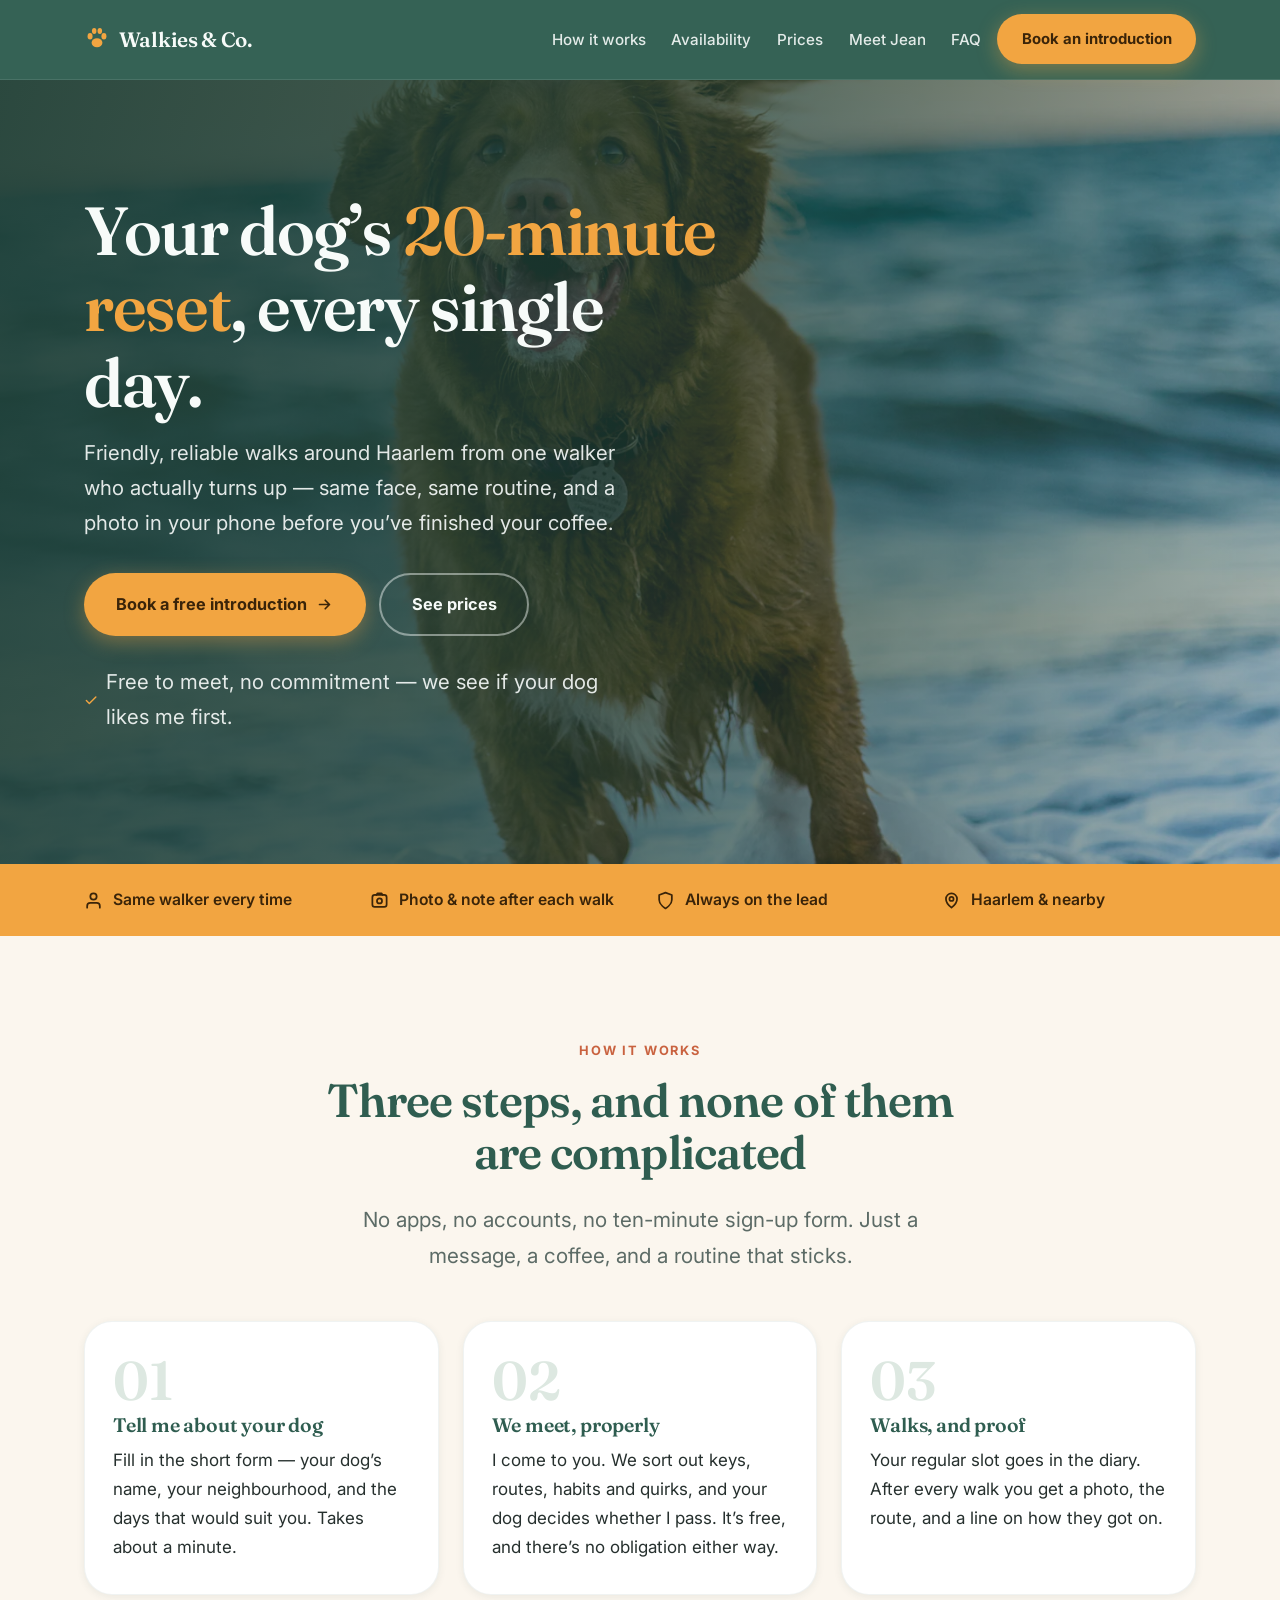
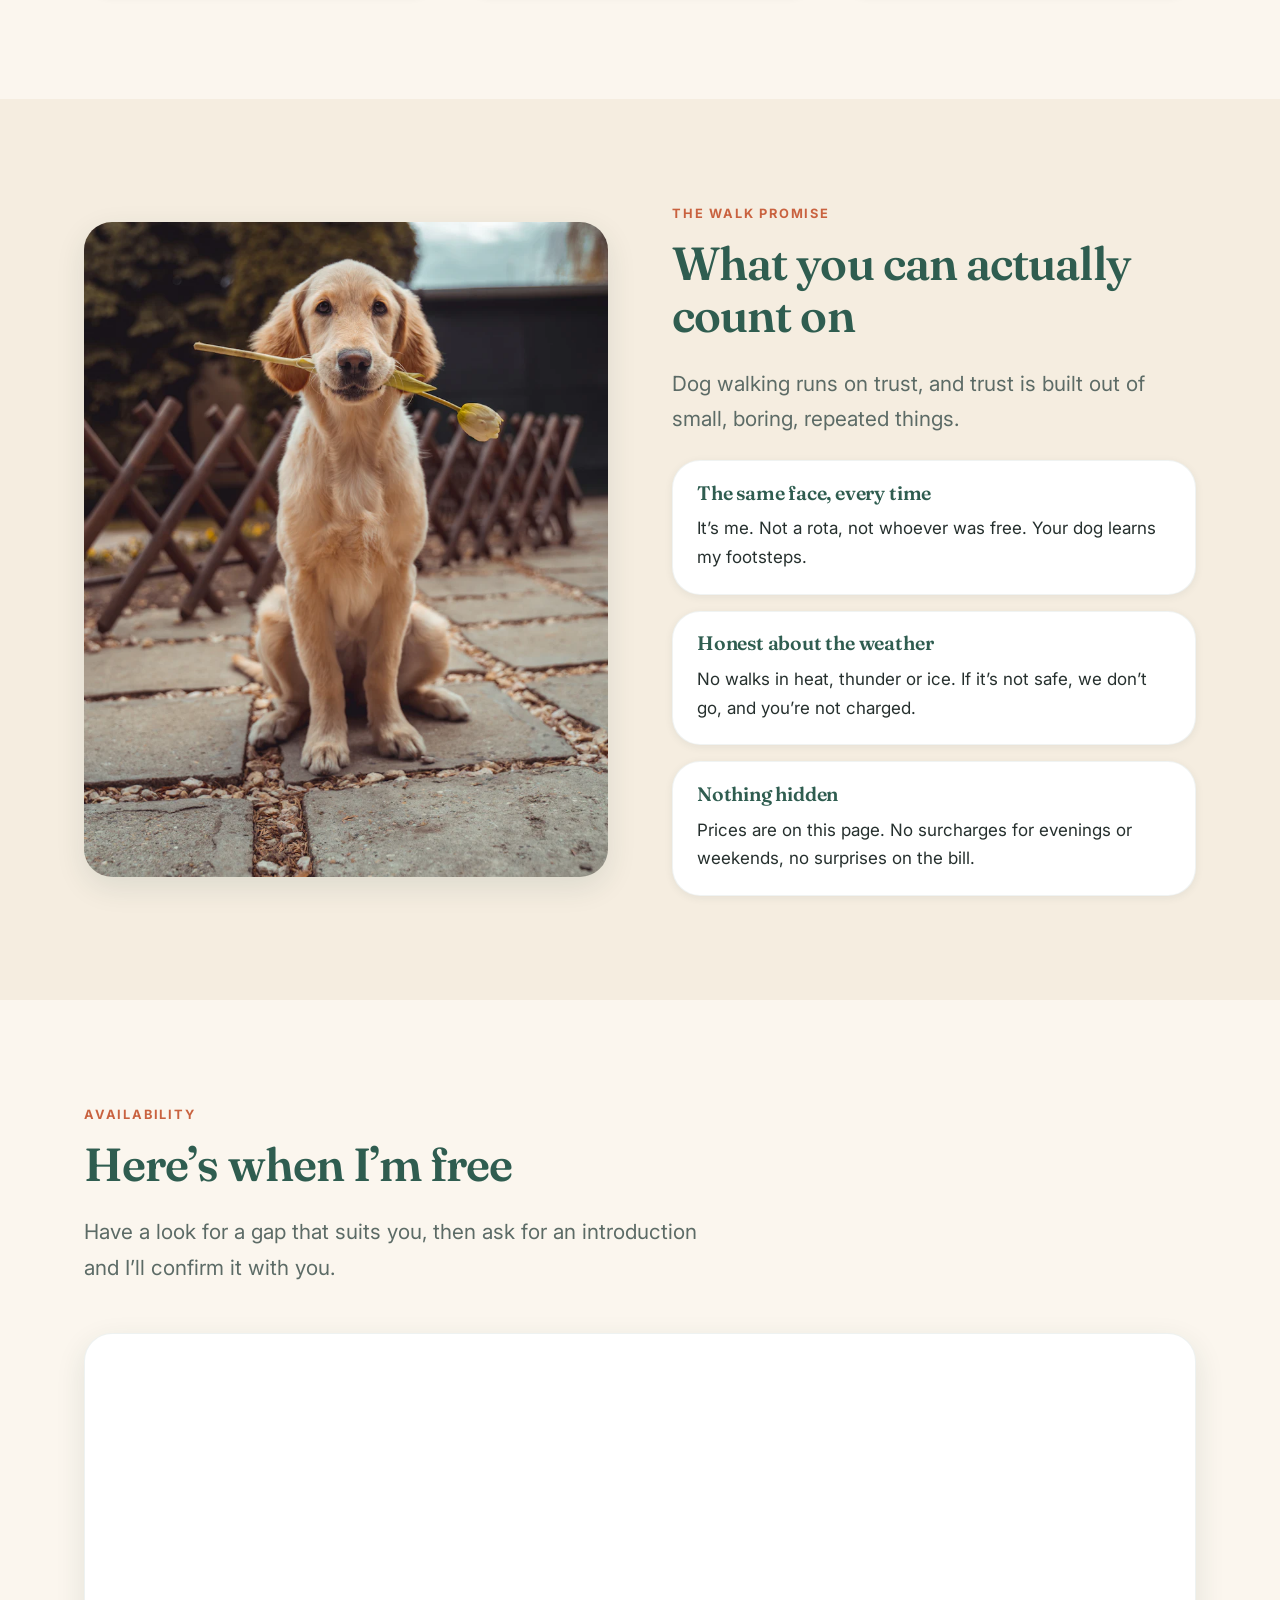
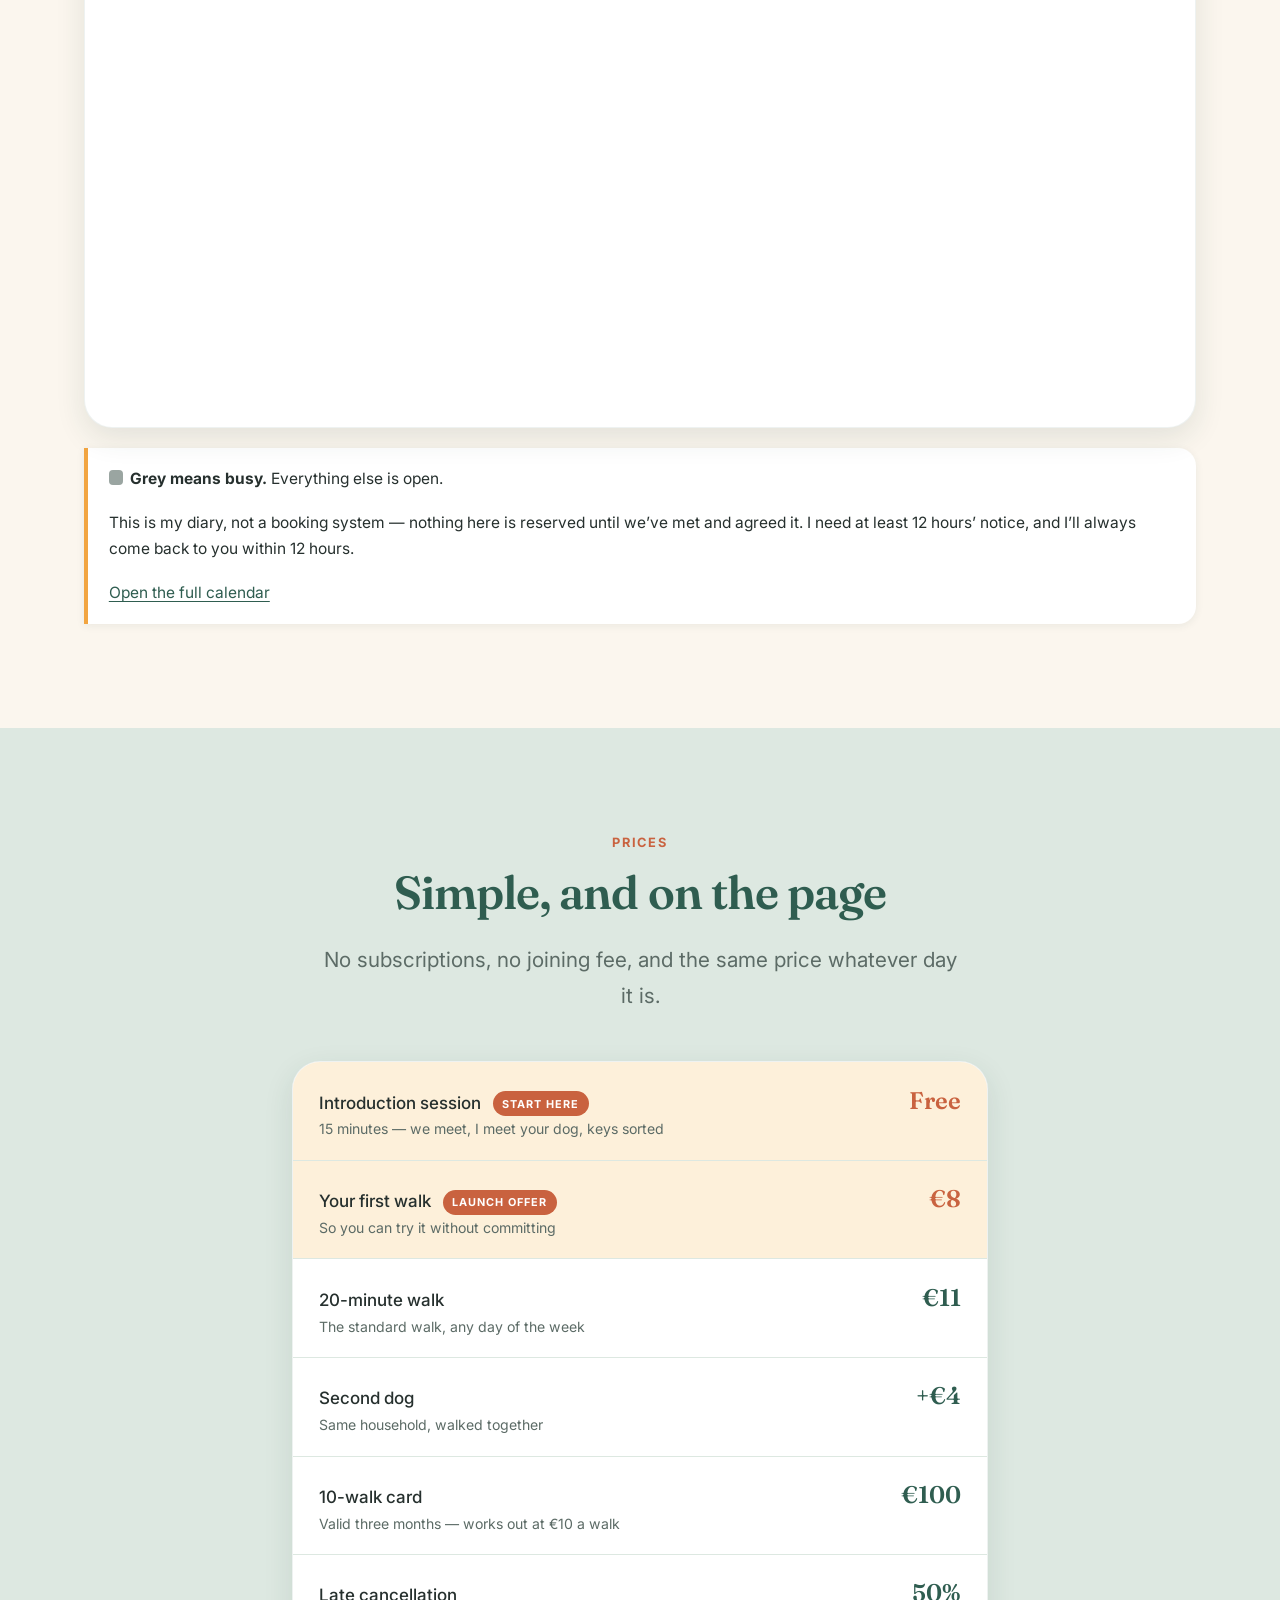
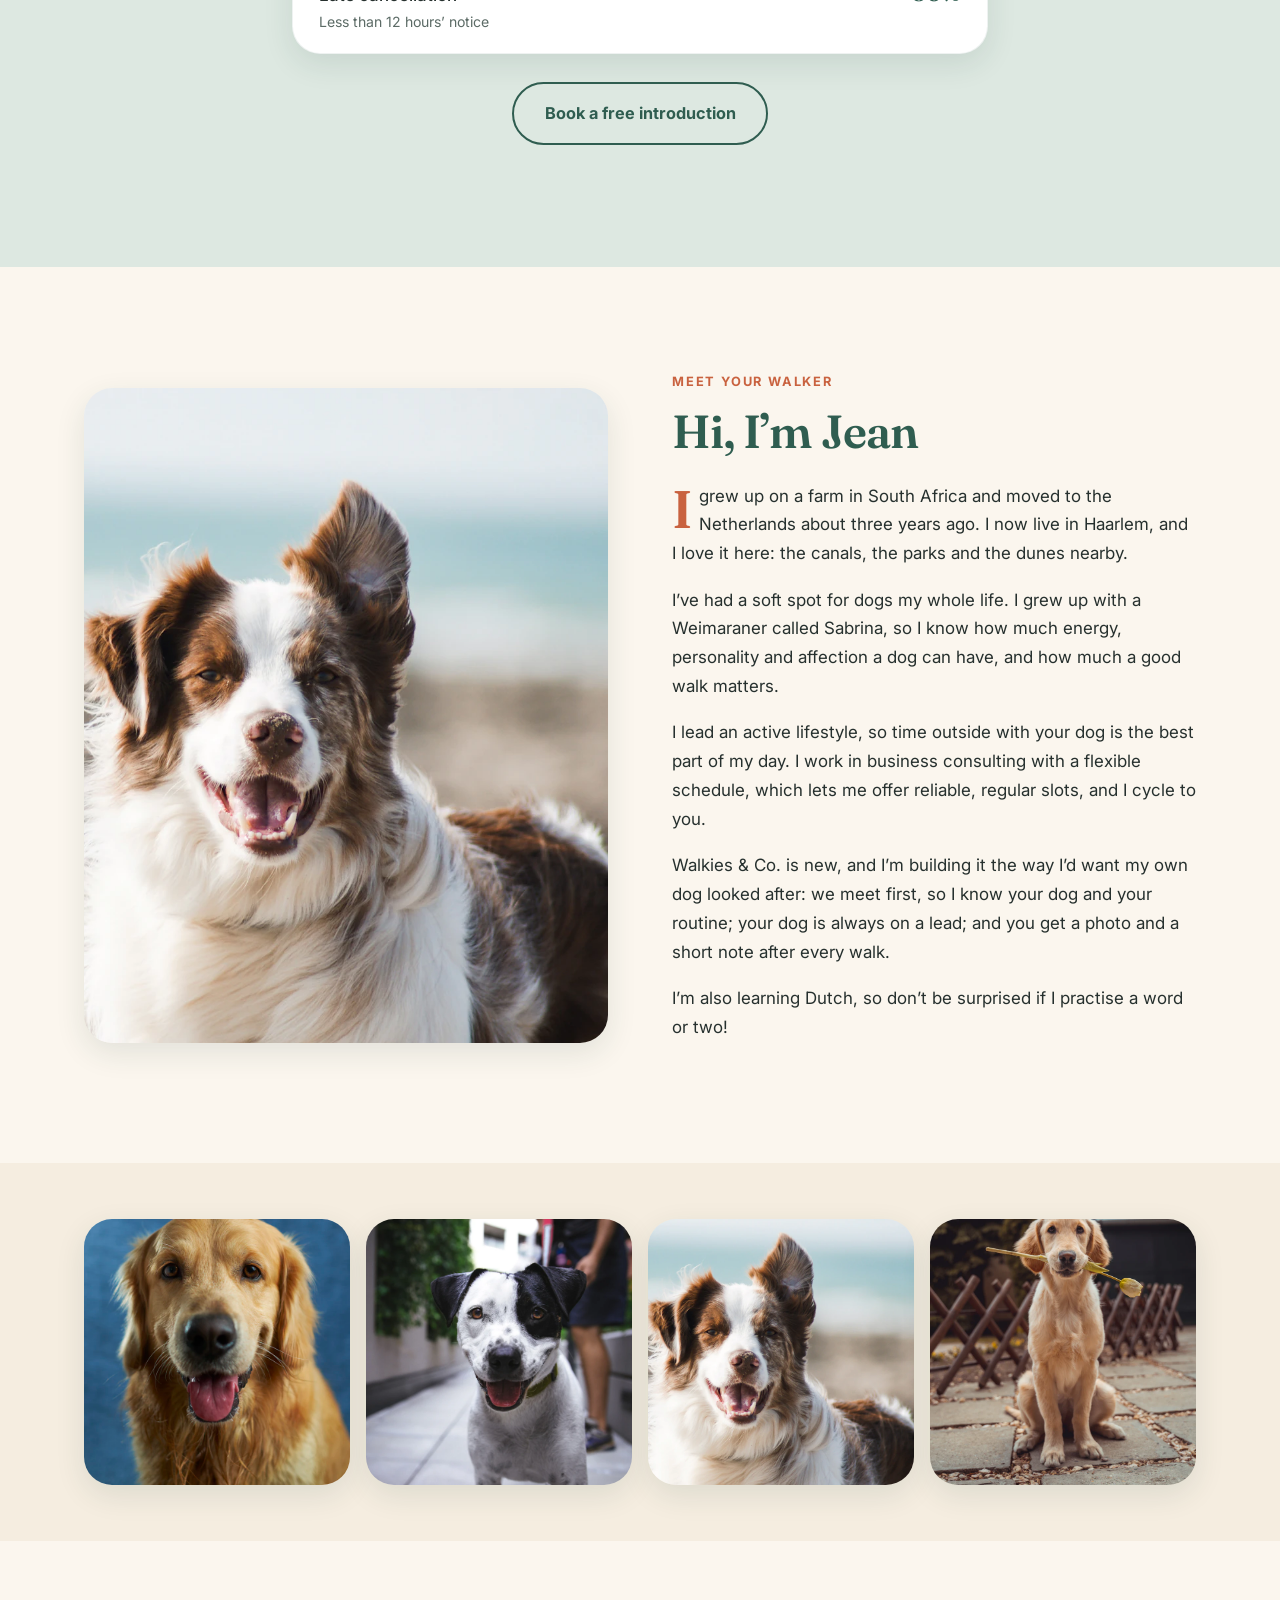
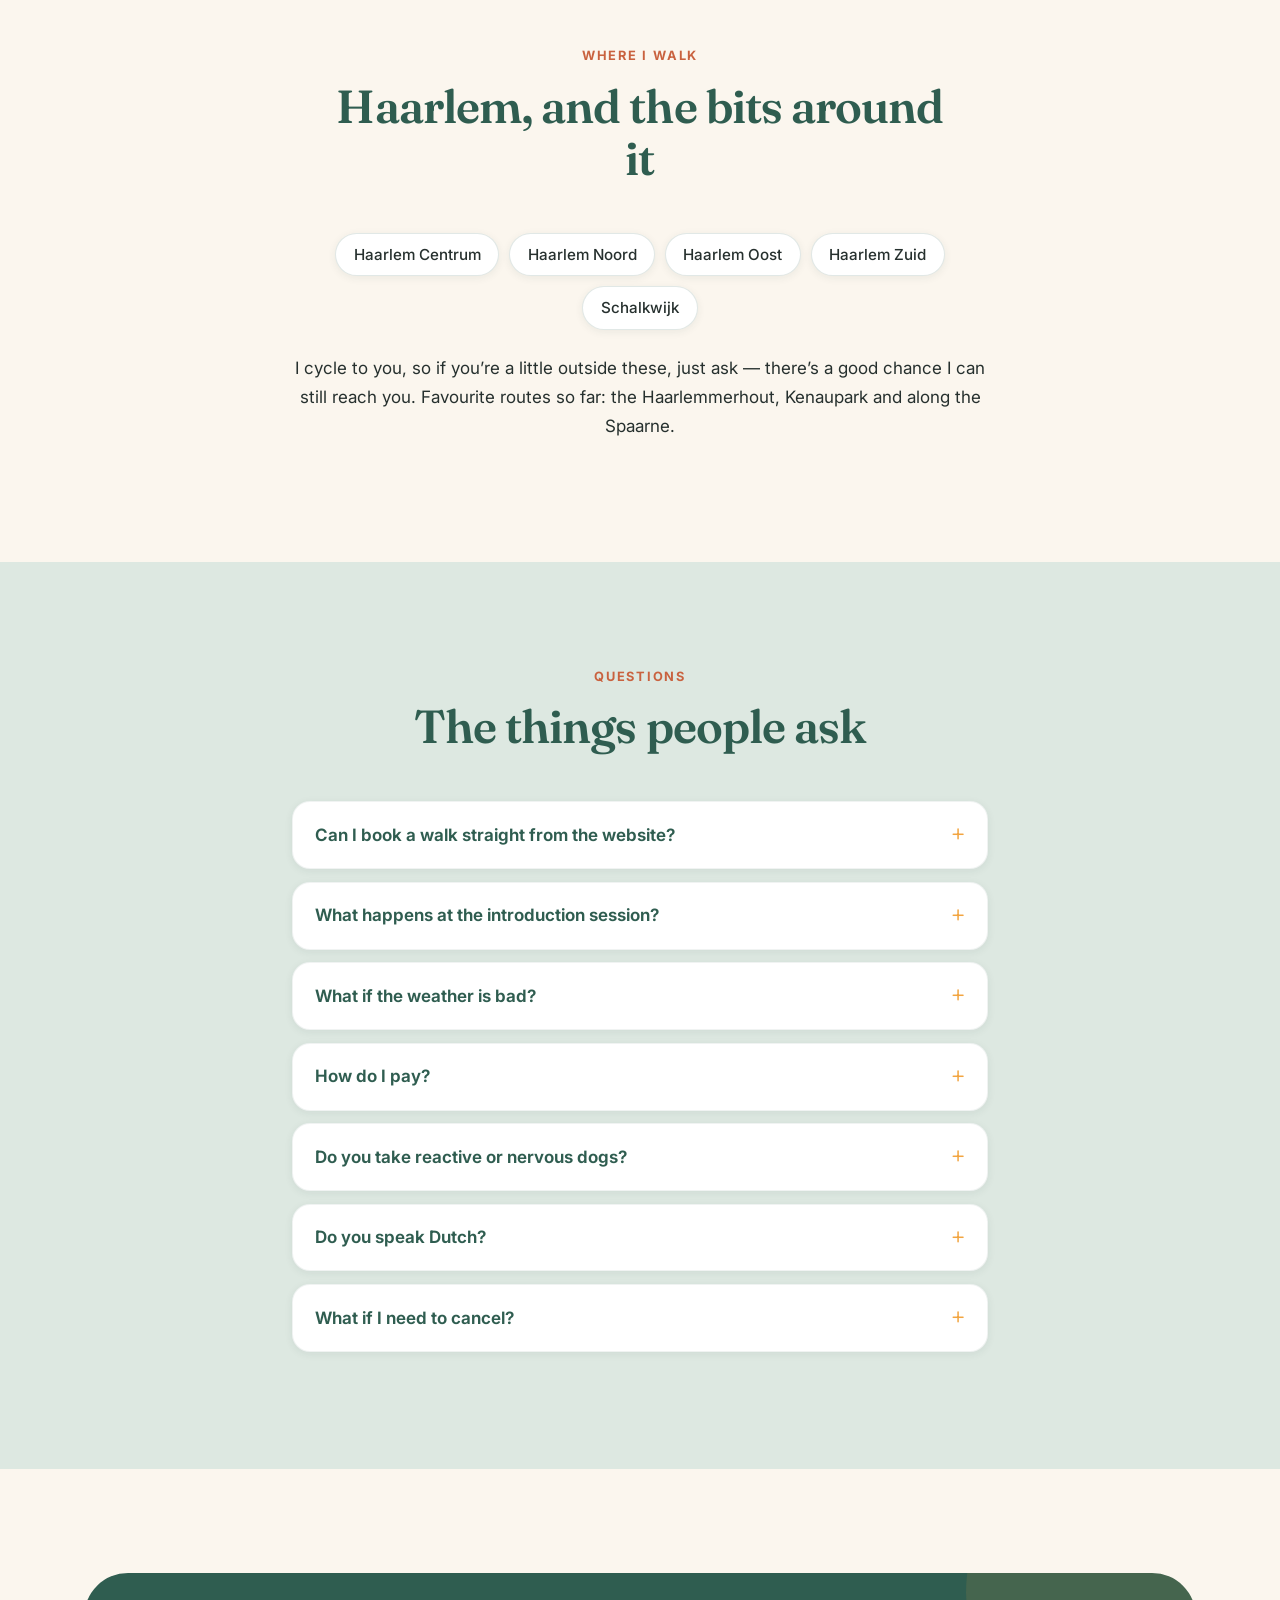
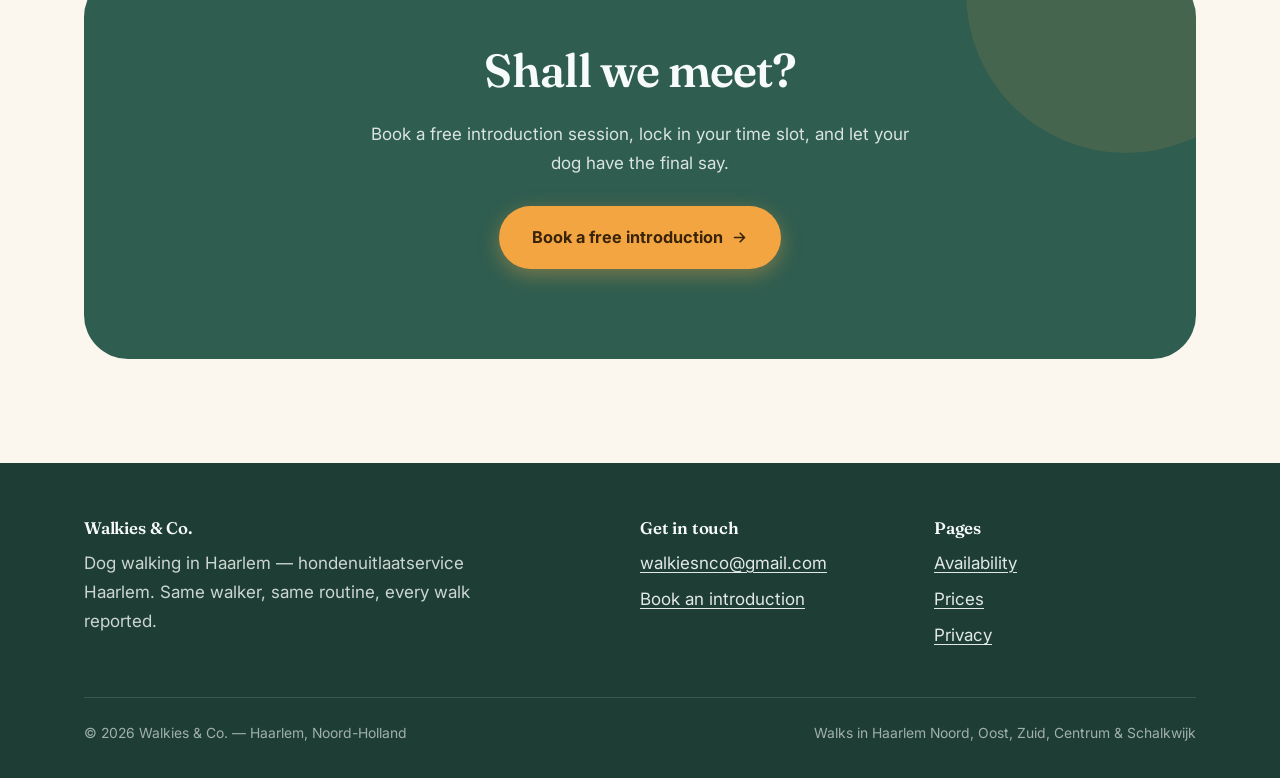
==== commit a67f6cb7: "Serve WebP at correct crops; add a JPEG social preview image The hero was a 1599x2396 portrait being" ====
--- a/index.html
+++ b/index.html
@@ -8,7 +8,7 @@
 <meta property="og:title" content="Walkies &amp; Co. — Dog Walking in Haarlem">
 <meta property="og:description" content="20-minute dog walks in Haarlem. Same walker every time. Photo and note after every walk.">
 <meta property="og:type" content="website">
-<meta property="og:image" content="https://walkies-and-co.walkiesnco.workers.dev/assets/img/placeholder-hero.jpg">
+<meta property="og:image" content="https://walkies-and-co.walkiesnco.workers.dev/assets/img/og-image.jpg">
 <meta name="theme-color" content="#2F5D50">
 <link rel="canonical" href="https://walkies-and-co.walkiesnco.workers.dev/">
 <link rel="preconnect" href="https://fonts.googleapis.com">
@@ -73,7 +73,7 @@
   <!-- ================= HERO ================= -->
   <section class="hero">
     <div class="hero-bg">
-      <img src="assets/img/placeholder-hero.jpg" alt="A happy dog running along the shoreline at golden hour" fetchpriority="high" width="1600" height="1067">
+      <img src="assets/img/placeholder-hero.webp" alt="A happy dog running along the shoreline at golden hour" fetchpriority="high" width="1600" height="900">
     </div>
     <div class="wrap">
       <div class="hero-inner">
@@ -139,7 +139,7 @@
     <div class="wrap">
       <div class="split">
         <div class="photo photo-tall">
-          <img src="assets/img/placeholder-tulip.jpg" alt="A golden retriever sitting patiently outdoors holding a tulip" loading="lazy">
+          <img src="assets/img/placeholder-tulip.webp" alt="A golden retriever sitting patiently outdoors holding a tulip" loading="lazy">
         </div>
         <div>
           <p class="eyebrow">The walk promise</p>
@@ -239,7 +239,7 @@
           </div>
         </div>
         <div class="photo photo-tall">
-          <img src="assets/img/placeholder-dunes.jpg" alt="A collie out on the dunes near Haarlem" loading="lazy">
+          <img src="assets/img/placeholder-dunes.webp" alt="A collie out on the dunes near Haarlem" loading="lazy">
         </div>
       </div>
     </div>
@@ -249,10 +249,10 @@
   <section class="band" style="padding-block:clamp(2rem,5vw,3.5rem)">
     <div class="wrap">
       <div class="gallery">
-        <div class="photo"><img src="assets/img/placeholder-golden.jpg" alt="A golden retriever looking at the camera" loading="lazy"></div>
-        <div class="photo"><img src="assets/img/placeholder-street.jpg" alt="A black and white dog out on a walk in town" loading="lazy"></div>
-        <div class="photo"><img src="assets/img/placeholder-dunes.jpg" alt="A collie on a windy beach" loading="lazy"></div>
-        <div class="photo"><img src="assets/img/placeholder-tulip.jpg" alt="A retriever holding a tulip" loading="lazy"></div>
+        <div class="photo"><img src="assets/img/placeholder-golden.webp" alt="A golden retriever looking at the camera" loading="lazy"></div>
+        <div class="photo"><img src="assets/img/placeholder-street.webp" alt="A black and white dog out on a walk in town" loading="lazy"></div>
+        <div class="photo"><img src="assets/img/placeholder-dunes.webp" alt="A collie on a windy beach" loading="lazy"></div>
+        <div class="photo"><img src="assets/img/placeholder-tulip.webp" alt="A retriever holding a tulip" loading="lazy"></div>
       </div>
     </div>
   </section>
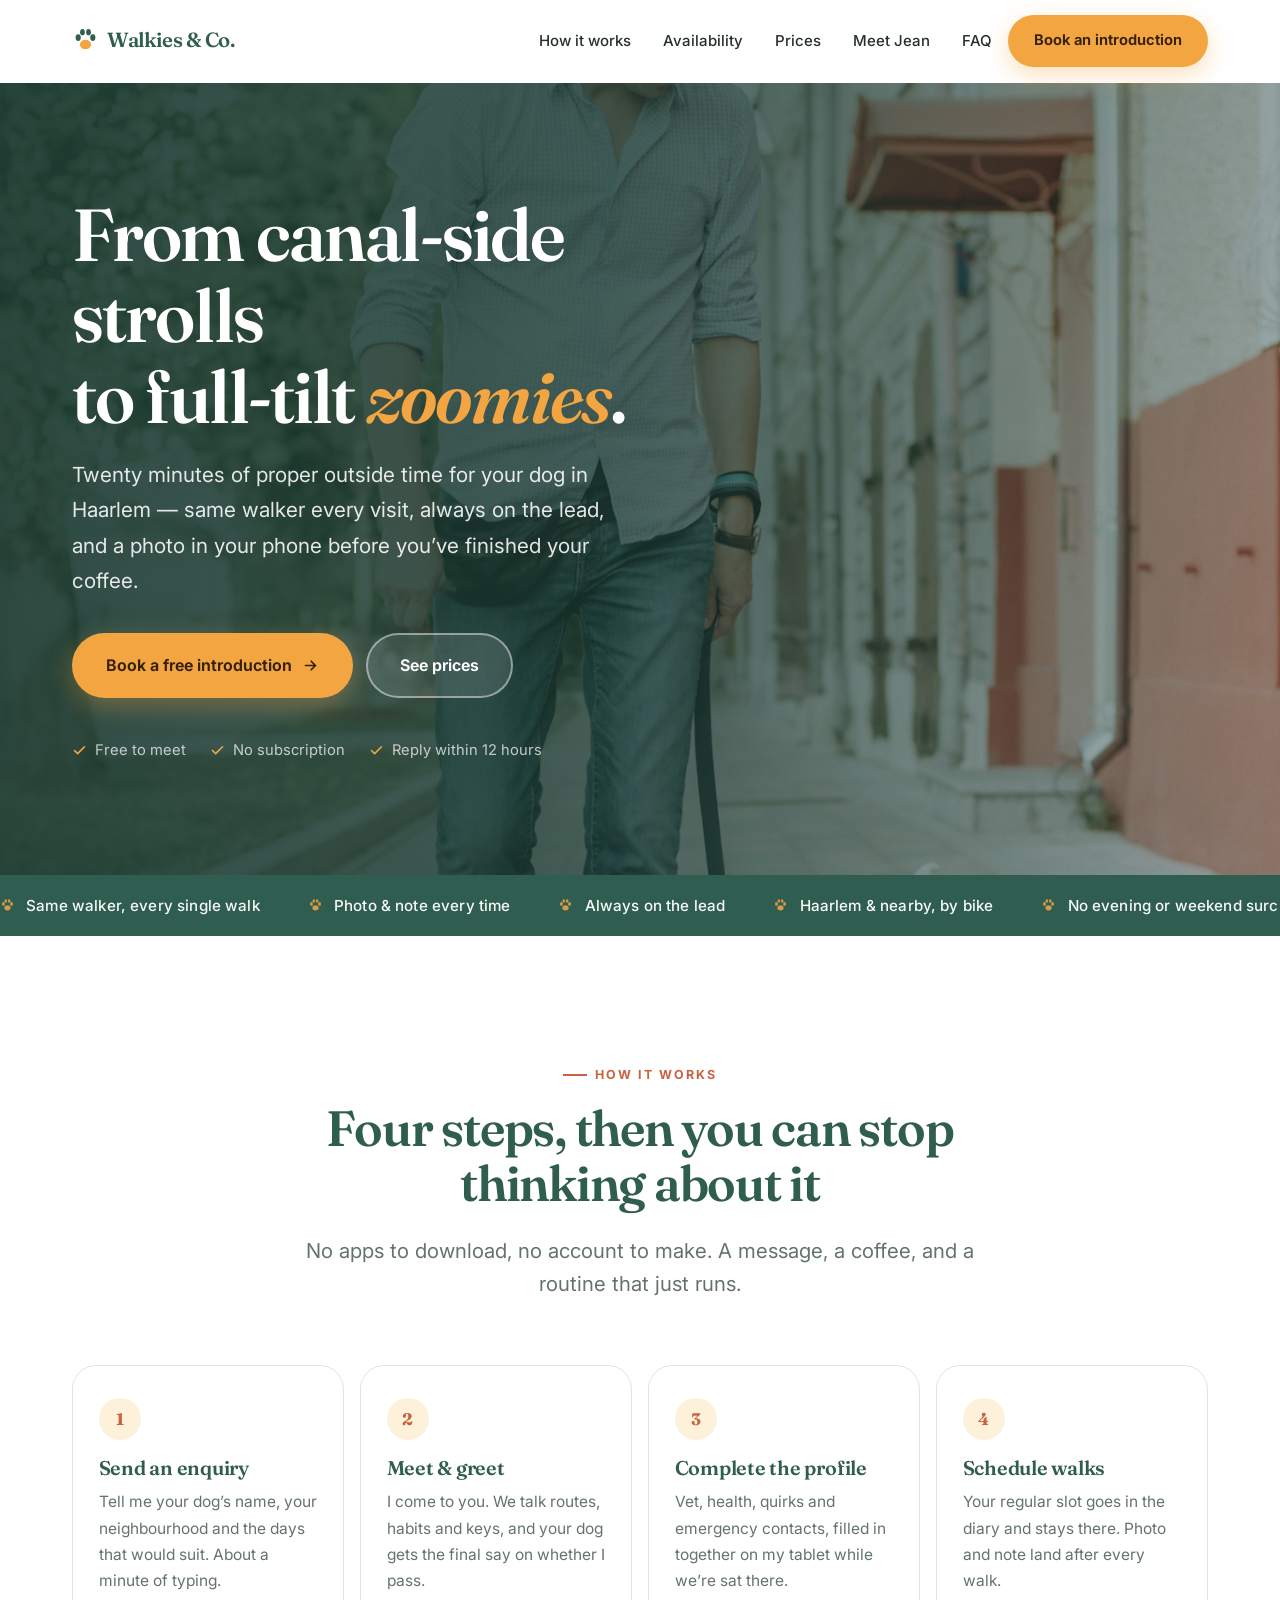
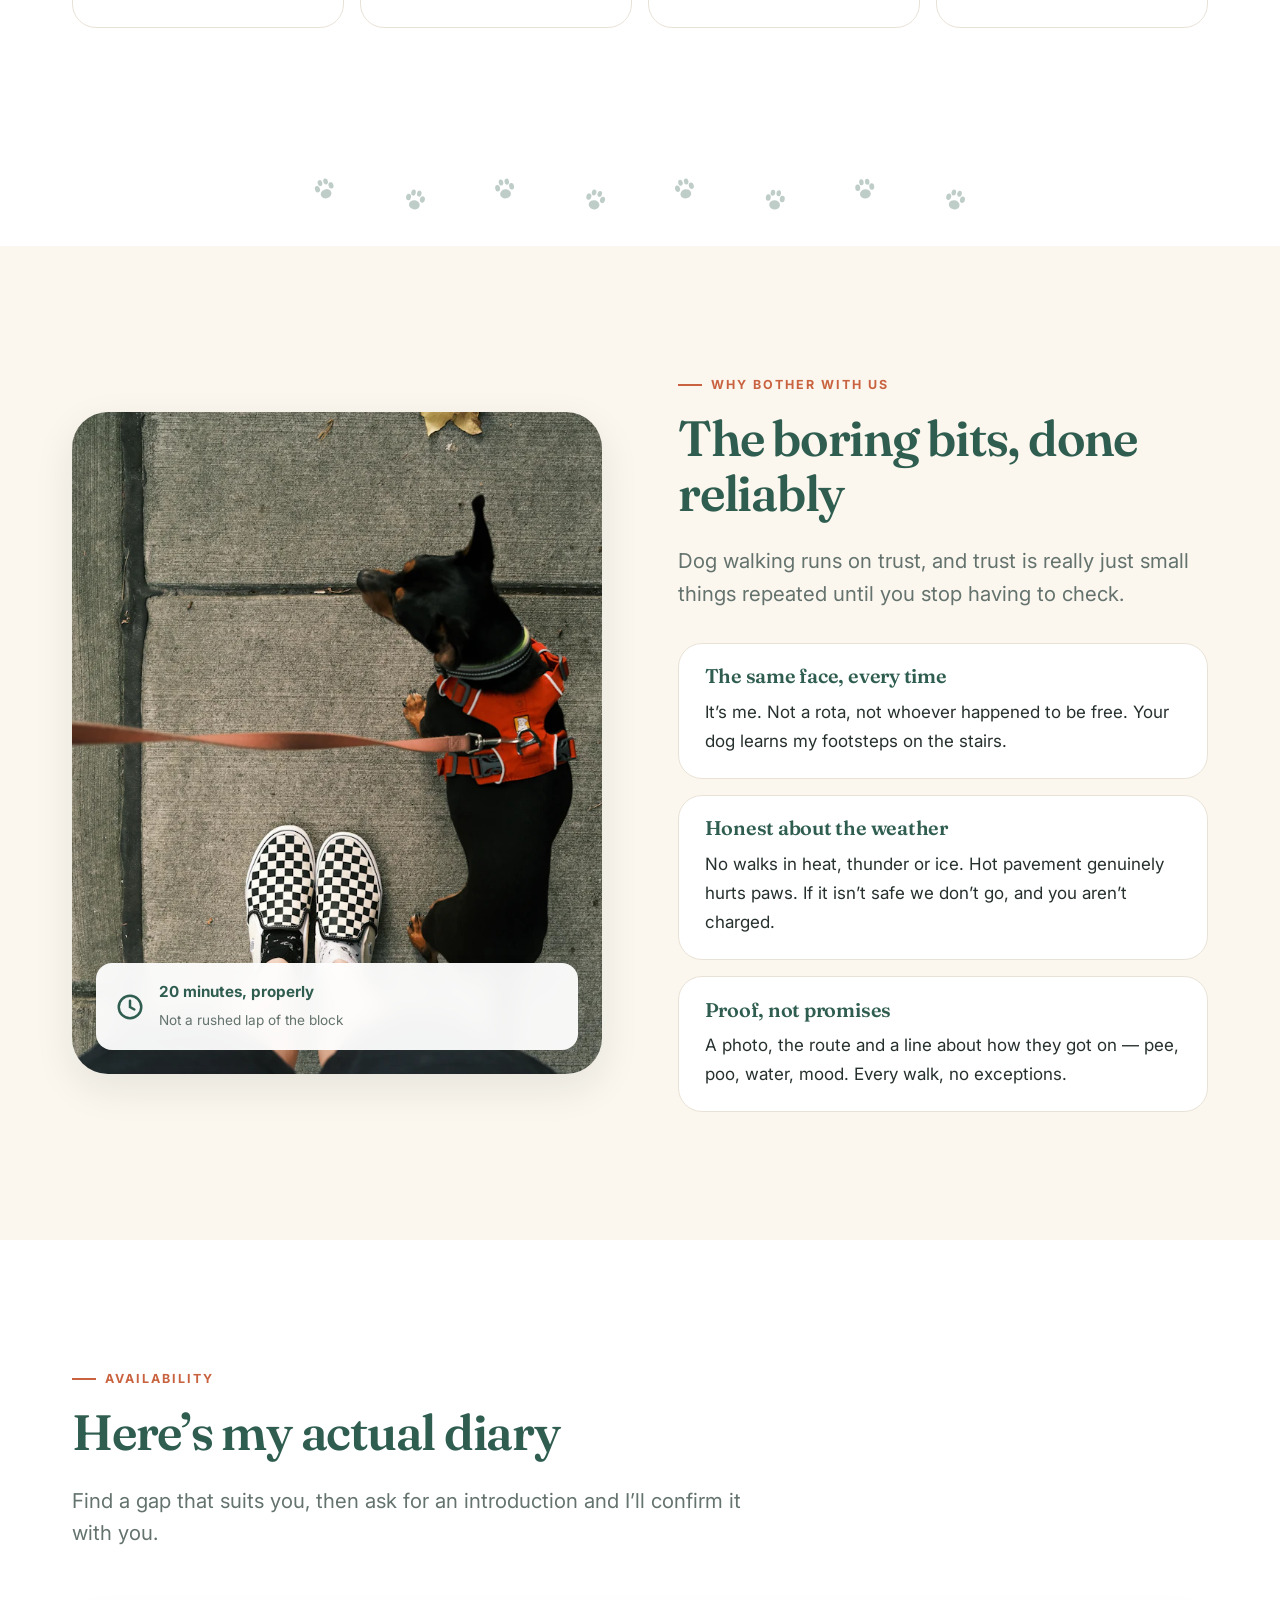
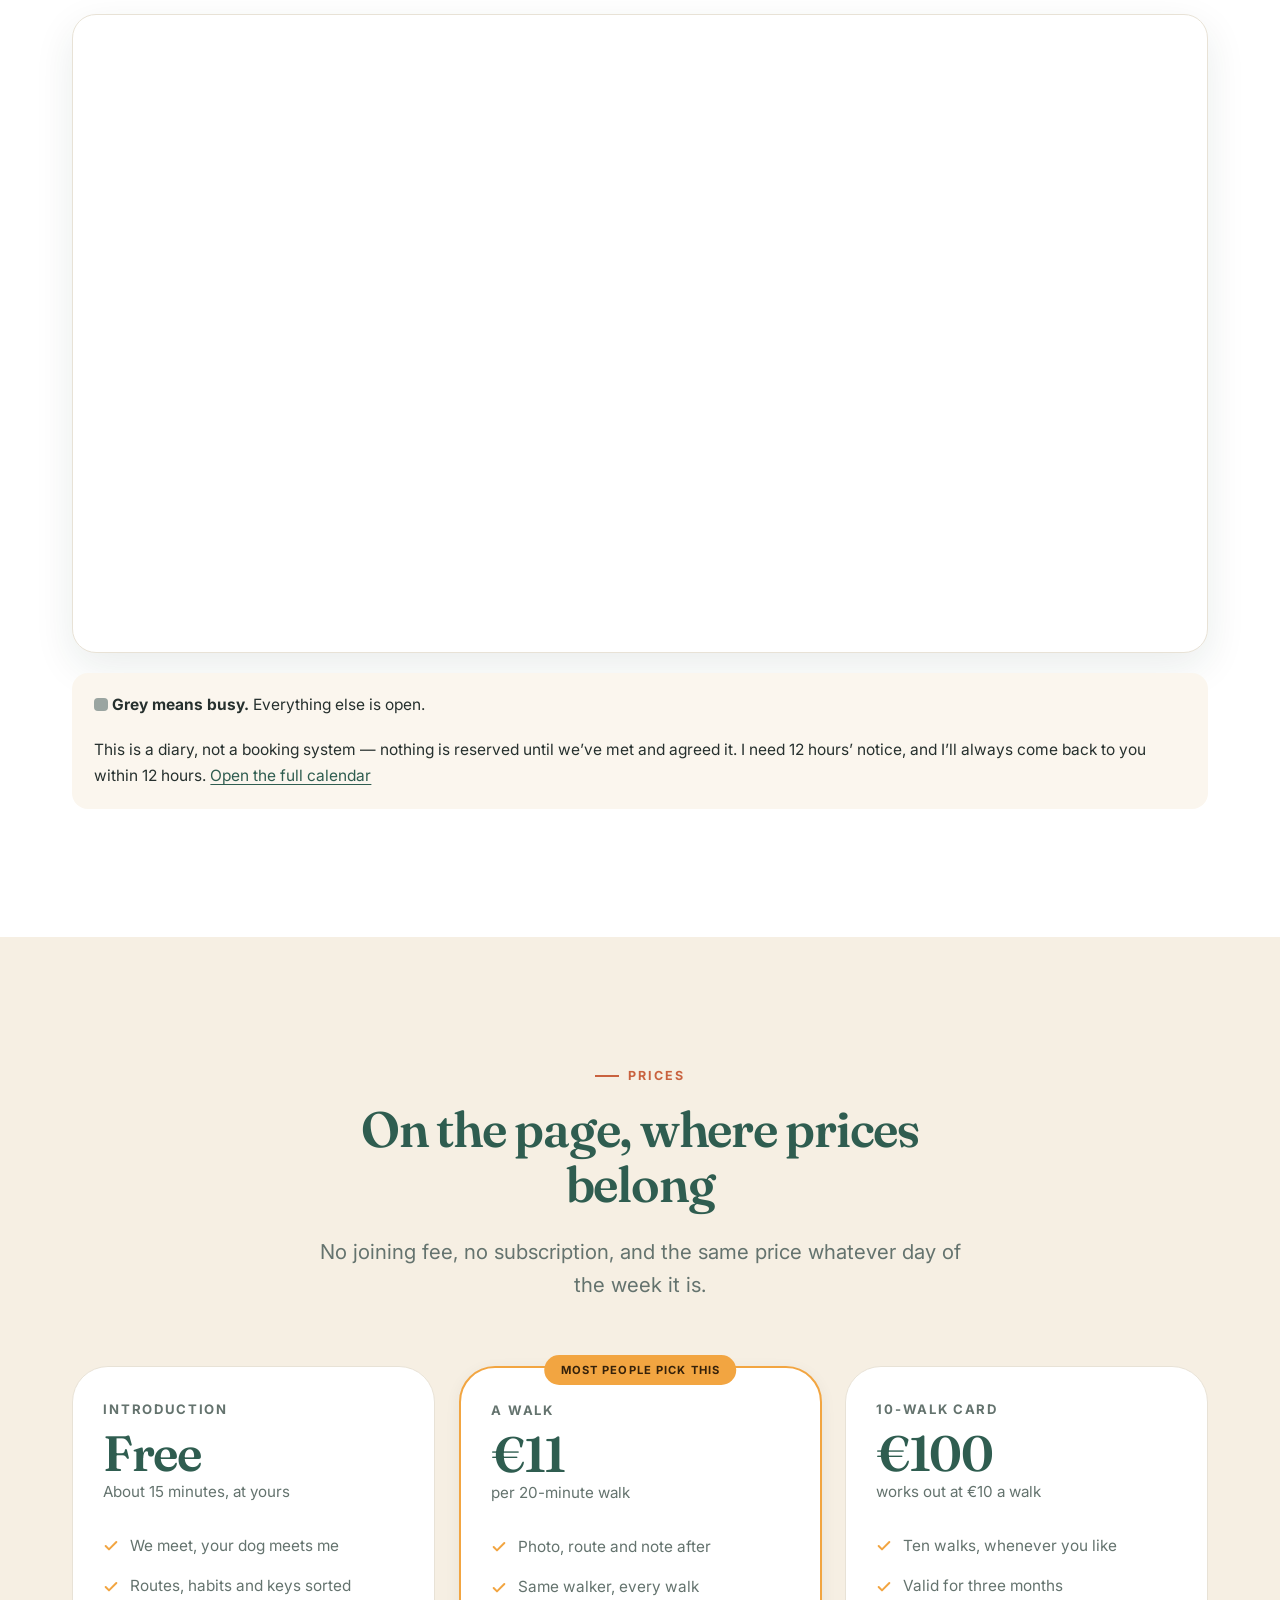
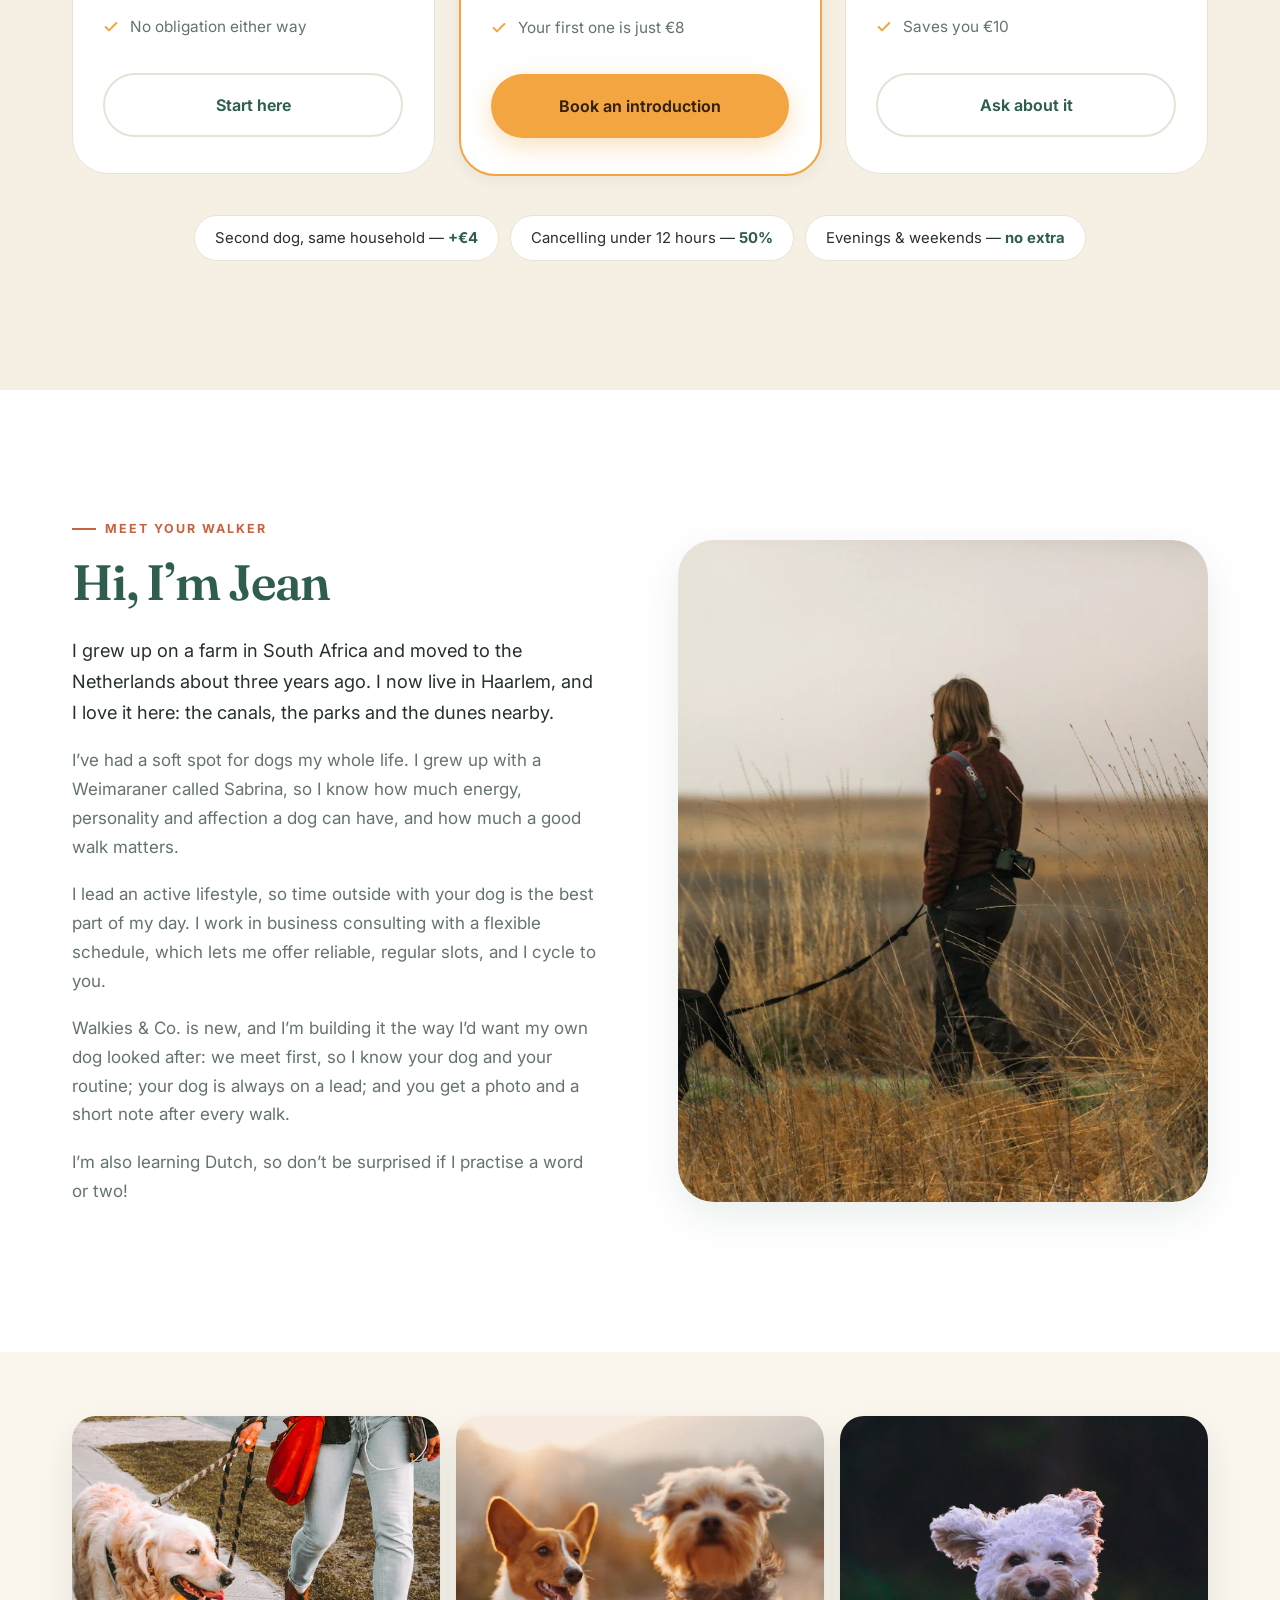
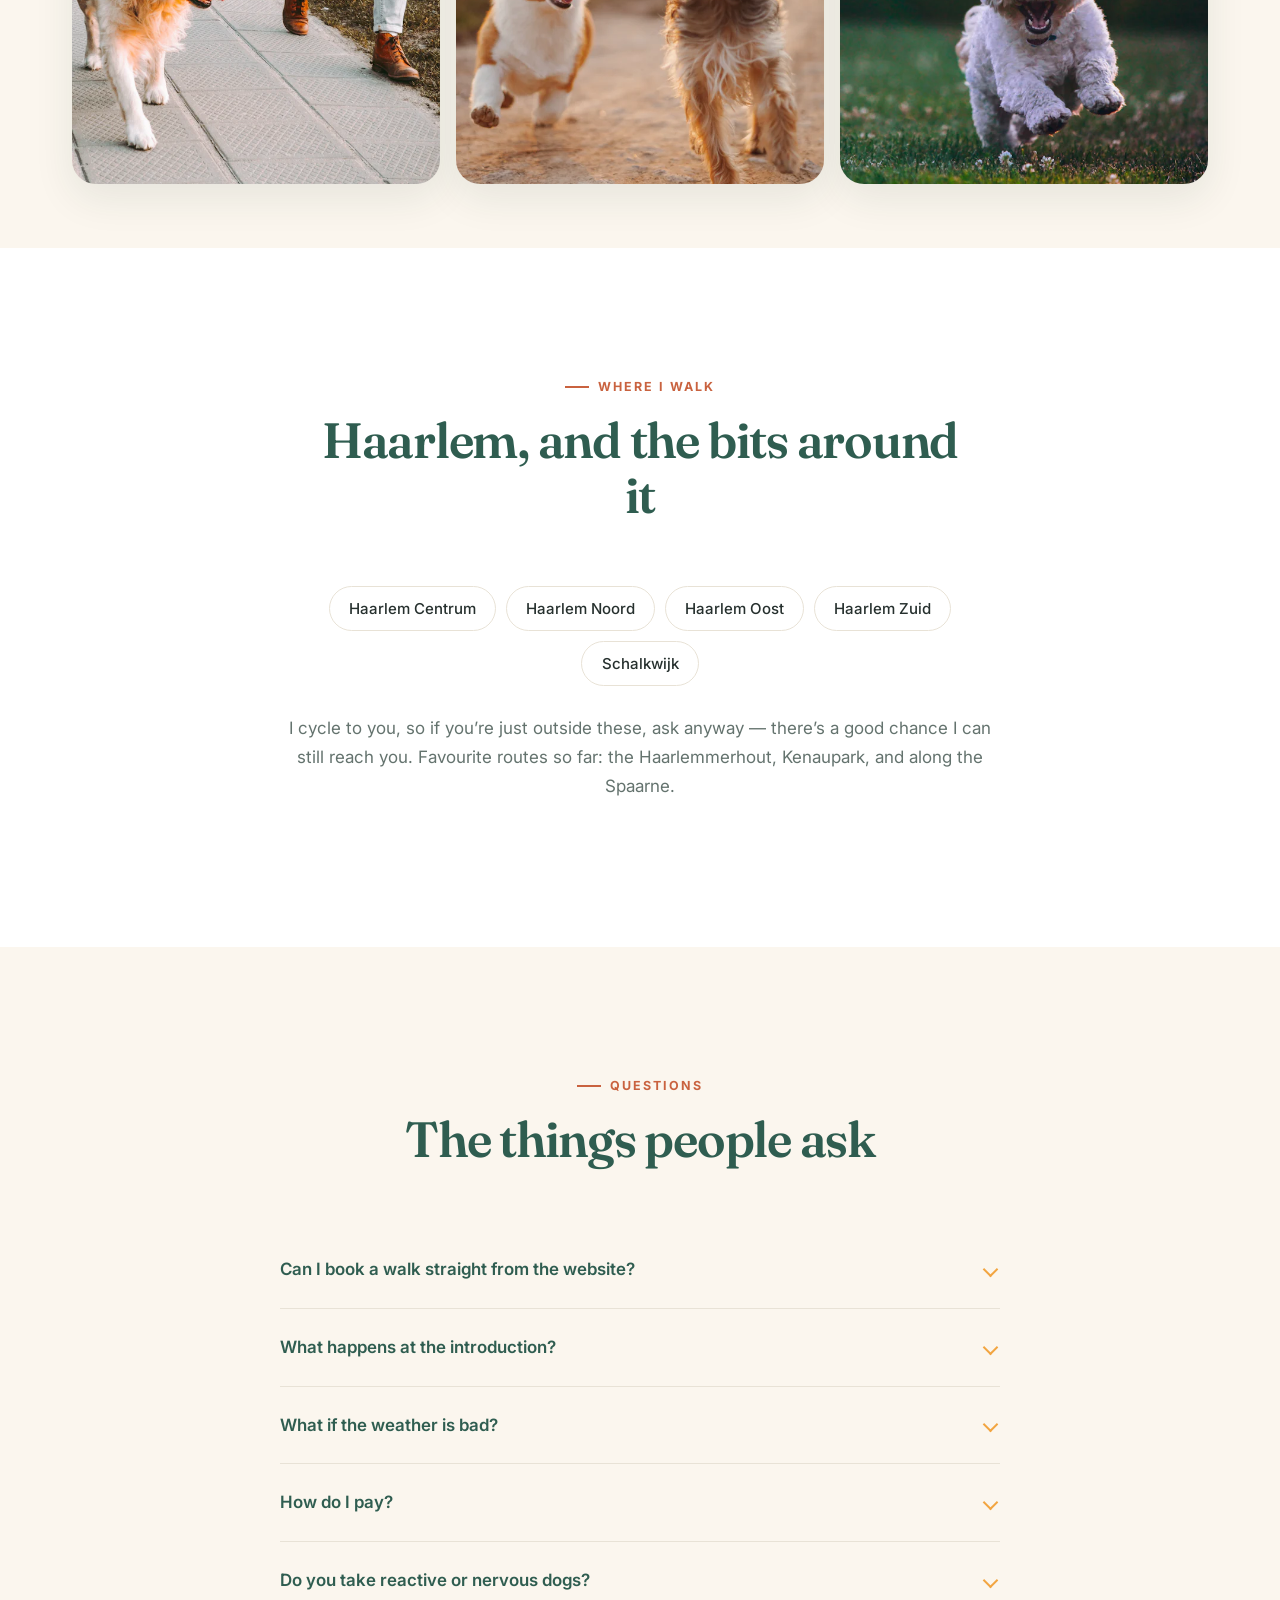
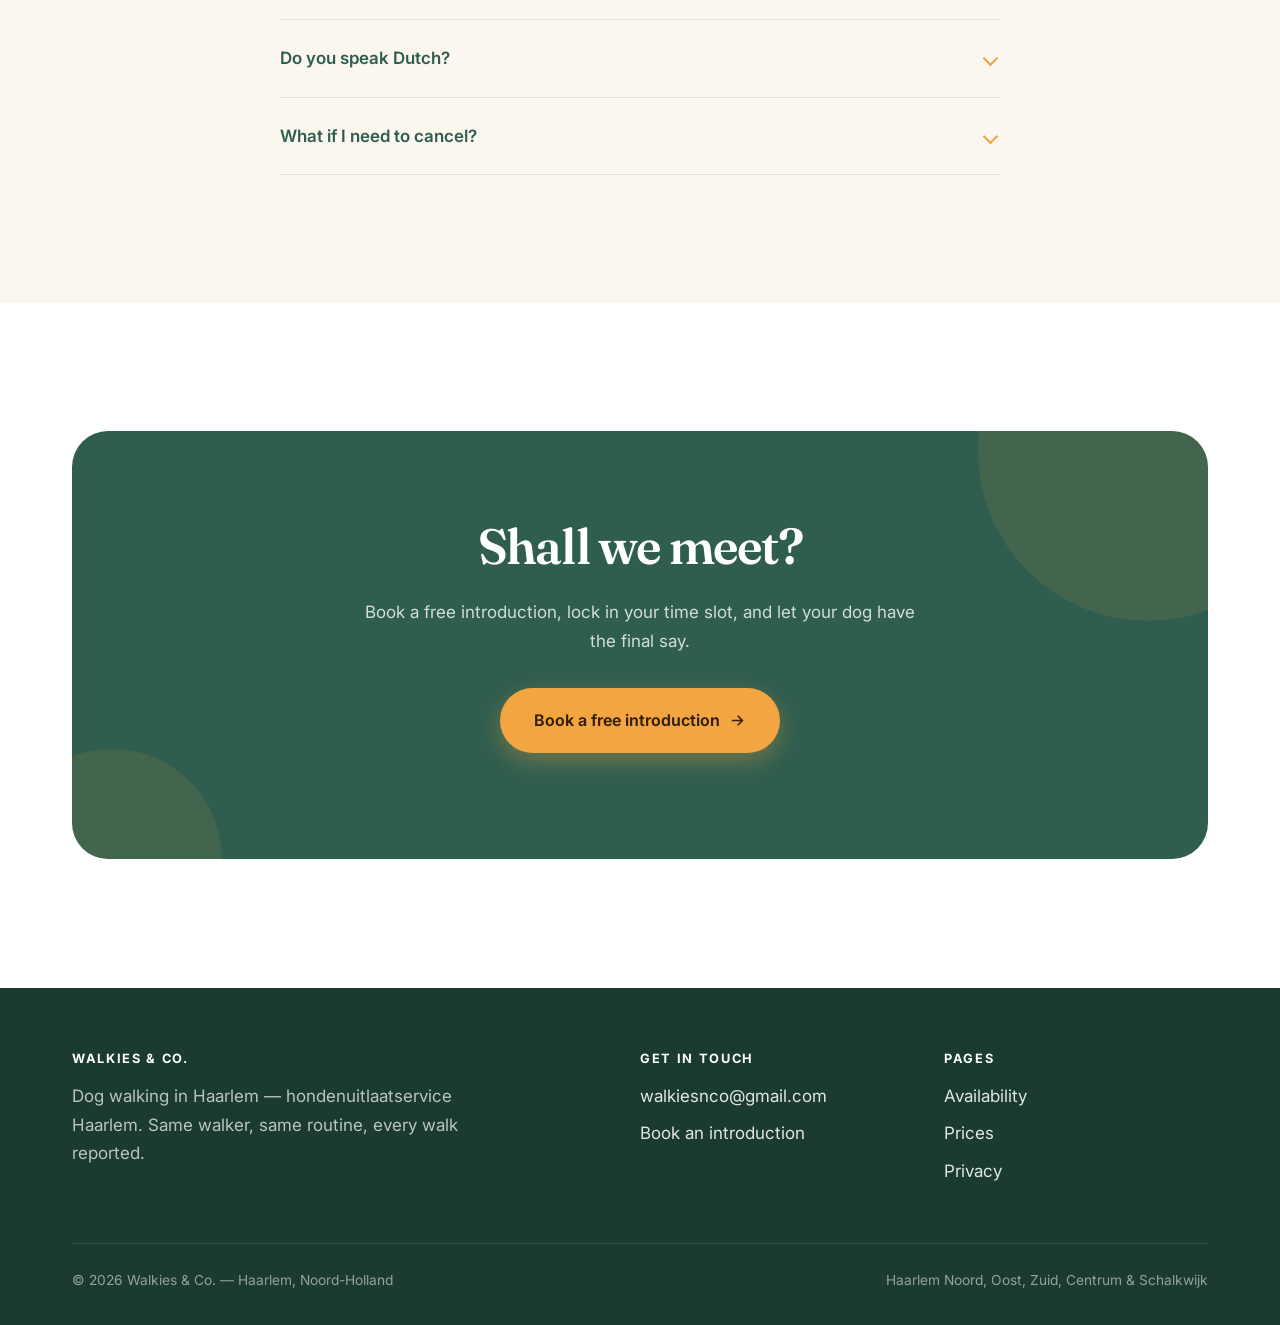
==== commit b831df6d: "Redesign: candid photography, scroll motion, four-step flow Feedback was that the photos looked AI-g" ====
--- a/index.html
+++ b/index.html
@@ -13,7 +13,7 @@
 <link rel="canonical" href="https://walkies-and-co.walkiesnco.workers.dev/">
 <link rel="preconnect" href="https://fonts.googleapis.com">
 <link rel="preconnect" href="https://fonts.gstatic.com" crossorigin>
-<link href="https://fonts.googleapis.com/css2?family=Fraunces:opsz,wght@9..144,400;9..144,600;9..144,700&family=Inter:wght@400;500;600;700&display=swap" rel="stylesheet">
+<link href="https://fonts.googleapis.com/css2?family=Fraunces:ital,opsz,wght@0,9..144,400;0,9..144,600;0,9..144,700;1,9..144,600&family=Inter:wght@400;500;600;700&display=swap" rel="stylesheet">
 <link rel="stylesheet" href="assets/css/styles.css">
 <script type="application/ld+json">
 {
@@ -25,16 +25,7 @@
   "email": "walkiesnco@gmail.com",
   "priceRange": "€8-€11",
   "currenciesAccepted": "EUR",
-  "areaServed": {
-    "@type": "City",
-    "name": "Haarlem",
-    "address": {
-      "@type": "PostalAddress",
-      "addressLocality": "Haarlem",
-      "addressRegion": "Noord-Holland",
-      "addressCountry": "NL"
-    }
-  },
+  "areaServed": { "@type": "City", "name": "Haarlem", "address": { "@type": "PostalAddress", "addressLocality": "Haarlem", "addressRegion": "Noord-Holland", "addressCountry": "NL" } },
   "knowsLanguage": ["en", "nl"],
   "makesOffer": [
     { "@type": "Offer", "itemOffered": { "@type": "Service", "name": "Introduction session" }, "price": "0", "priceCurrency": "EUR" },
@@ -48,12 +39,12 @@
 <header class="site-header">
   <div class="wrap">
     <a class="brand" href="/">
-      <svg width="26" height="26" viewBox="0 0 24 24" fill="none" aria-hidden="true">
-        <ellipse cx="12" cy="15.5" rx="5" ry="4.2" fill="#F2A541"/>
-        <ellipse cx="5.6" cy="9.4" rx="2.3" ry="3" fill="#F2A541"/>
-        <ellipse cx="18.4" cy="9.4" rx="2.3" ry="3" fill="#F2A541"/>
-        <ellipse cx="9.4" cy="4.6" rx="2.1" ry="2.8" fill="#F2A541"/>
-        <ellipse cx="14.6" cy="4.6" rx="2.1" ry="2.8" fill="#F2A541"/>
+      <svg width="27" height="27" viewBox="0 0 24 24" aria-hidden="true">
+        <ellipse cx="12" cy="15.6" rx="5" ry="4.2" fill="#F2A541"/>
+        <ellipse cx="5.5" cy="9.4" rx="2.3" ry="3" fill="#2F5D50"/>
+        <ellipse cx="18.5" cy="9.4" rx="2.3" ry="3" fill="#2F5D50"/>
+        <ellipse cx="9.3" cy="4.6" rx="2.1" ry="2.8" fill="#2F5D50"/>
+        <ellipse cx="14.7" cy="4.6" rx="2.1" ry="2.8" fill="#2F5D50"/>
       </svg>
       Walkies &amp; Co.
     </a>
@@ -73,93 +64,117 @@
   <!-- ================= HERO ================= -->
   <section class="hero">
     <div class="hero-bg">
-      <img src="assets/img/placeholder-hero.webp" alt="A happy dog running along the shoreline at golden hour" fetchpriority="high" width="1600" height="900">
+      <img src="assets/img/ph-hero.webp" alt="A person walking their dog along a tree-lined path" fetchpriority="high" width="1500" height="844">
     </div>
     <div class="wrap">
       <div class="hero-inner">
-        <h1>Your dog&rsquo;s <em>20-minute reset</em>, every single day.</h1>
-        <p>Friendly, reliable walks around Haarlem from one walker who actually turns up &mdash; same face, same routine, and a photo in your phone before you&rsquo;ve finished your coffee.</p>
-        <div class="actions">
+        <h1 data-reveal="up">From canal-side strolls<br>to full-tilt <span class="hl">zoomies</span>.</h1>
+        <p data-reveal="up" data-delay="120">Twenty minutes of proper outside time for your dog in Haarlem &mdash; same walker every visit, always on the lead, and a photo in your phone before you&rsquo;ve finished your coffee.</p>
+        <div class="actions" data-reveal="up" data-delay="240">
           <a class="btn btn-primary" href="request/">
             Book a free introduction
             <svg width="17" height="17" viewBox="0 0 24 24" fill="none" stroke="currentColor" stroke-width="2.4" stroke-linecap="round" stroke-linejoin="round" aria-hidden="true"><path d="M5 12h14M13 6l6 6-6 6"/></svg>
           </a>
           <a class="btn btn-ghost" href="#prices">See prices</a>
         </div>
-        <p class="hero-note">
-          <svg width="17" height="17" viewBox="0 0 24 24" fill="none" stroke="#F2A541" stroke-width="2.4" stroke-linecap="round" stroke-linejoin="round" aria-hidden="true"><path d="M20 6 9 17l-5-5"/></svg>
-          Free to meet, no commitment &mdash; we see if your dog likes me first.
-        </p>
-      </div>
-    </div>
-  </section>
-
-  <!-- ================= TRUST STRIP ================= -->
-  <div class="trust">
-    <div class="wrap">
-      <ul>
-        <li><svg width="19" height="19" viewBox="0 0 24 24" fill="none" stroke="#3A2409" stroke-width="2.2" stroke-linecap="round" stroke-linejoin="round" aria-hidden="true"><path d="M20 21v-2a4 4 0 0 0-4-4H8a4 4 0 0 0-4 4v2"/><circle cx="12" cy="7" r="4"/></svg> Same walker every time</li>
-        <li><svg width="19" height="19" viewBox="0 0 24 24" fill="none" stroke="#3A2409" stroke-width="2.2" stroke-linecap="round" stroke-linejoin="round" aria-hidden="true"><rect x="3" y="5" width="18" height="15" rx="3"/><circle cx="12" cy="12.5" r="3.2"/><path d="M8 5l1.5-2h5L16 5"/></svg> Photo &amp; note after each walk</li>
-        <li><svg width="19" height="19" viewBox="0 0 24 24" fill="none" stroke="#3A2409" stroke-width="2.2" stroke-linecap="round" stroke-linejoin="round" aria-hidden="true"><path d="M12 22s8-4.5 8-11V5l-8-3-8 3v6c0 6.5 8 11 8 11z"/></svg> Always on the lead</li>
-        <li><svg width="19" height="19" viewBox="0 0 24 24" fill="none" stroke="#3A2409" stroke-width="2.2" stroke-linecap="round" stroke-linejoin="round" aria-hidden="true"><path d="M12 21s-7-5.5-7-11a7 7 0 0 1 14 0c0 5.5-7 11-7 11z"/><circle cx="12" cy="10" r="2.6"/></svg> Haarlem &amp; nearby</li>
-      </ul>
+        <div class="hero-meta" data-reveal="up" data-delay="340">
+          <span><svg width="15" height="15" viewBox="0 0 24 24" fill="none" stroke="#F2A541" stroke-width="2.6" stroke-linecap="round" stroke-linejoin="round" aria-hidden="true"><path d="M20 6 9 17l-5-5"/></svg> Free to meet</span>
+          <span><svg width="15" height="15" viewBox="0 0 24 24" fill="none" stroke="#F2A541" stroke-width="2.6" stroke-linecap="round" stroke-linejoin="round" aria-hidden="true"><path d="M20 6 9 17l-5-5"/></svg> No subscription</span>
+          <span><svg width="15" height="15" viewBox="0 0 24 24" fill="none" stroke="#F2A541" stroke-width="2.6" stroke-linecap="round" stroke-linejoin="round" aria-hidden="true"><path d="M20 6 9 17l-5-5"/></svg> Reply within 12 hours</span>
+        </div>
+      </div>
+    </div>
+  </section>
+
+  <!-- ================= MARQUEE ================= -->
+  <div class="strip">
+    <div class="strip-track">
+      <span><svg width="15" height="15" viewBox="0 0 24 24" fill="#F2A541" aria-hidden="true"><ellipse cx="12" cy="15.6" rx="5" ry="4.2"/><ellipse cx="5.5" cy="9.4" rx="2.3" ry="3"/><ellipse cx="18.5" cy="9.4" rx="2.3" ry="3"/><ellipse cx="9.3" cy="4.6" rx="2.1" ry="2.8"/><ellipse cx="14.7" cy="4.6" rx="2.1" ry="2.8"/></svg> Same walker, every single walk</span>
+      <span><svg width="15" height="15" viewBox="0 0 24 24" fill="#F2A541" aria-hidden="true"><ellipse cx="12" cy="15.6" rx="5" ry="4.2"/><ellipse cx="5.5" cy="9.4" rx="2.3" ry="3"/><ellipse cx="18.5" cy="9.4" rx="2.3" ry="3"/><ellipse cx="9.3" cy="4.6" rx="2.1" ry="2.8"/><ellipse cx="14.7" cy="4.6" rx="2.1" ry="2.8"/></svg> Photo &amp; note every time</span>
+      <span><svg width="15" height="15" viewBox="0 0 24 24" fill="#F2A541" aria-hidden="true"><ellipse cx="12" cy="15.6" rx="5" ry="4.2"/><ellipse cx="5.5" cy="9.4" rx="2.3" ry="3"/><ellipse cx="18.5" cy="9.4" rx="2.3" ry="3"/><ellipse cx="9.3" cy="4.6" rx="2.1" ry="2.8"/><ellipse cx="14.7" cy="4.6" rx="2.1" ry="2.8"/></svg> Always on the lead</span>
+      <span><svg width="15" height="15" viewBox="0 0 24 24" fill="#F2A541" aria-hidden="true"><ellipse cx="12" cy="15.6" rx="5" ry="4.2"/><ellipse cx="5.5" cy="9.4" rx="2.3" ry="3"/><ellipse cx="18.5" cy="9.4" rx="2.3" ry="3"/><ellipse cx="9.3" cy="4.6" rx="2.1" ry="2.8"/><ellipse cx="14.7" cy="4.6" rx="2.1" ry="2.8"/></svg> Haarlem &amp; nearby, by bike</span>
+      <span><svg width="15" height="15" viewBox="0 0 24 24" fill="#F2A541" aria-hidden="true"><ellipse cx="12" cy="15.6" rx="5" ry="4.2"/><ellipse cx="5.5" cy="9.4" rx="2.3" ry="3"/><ellipse cx="18.5" cy="9.4" rx="2.3" ry="3"/><ellipse cx="9.3" cy="4.6" rx="2.1" ry="2.8"/><ellipse cx="14.7" cy="4.6" rx="2.1" ry="2.8"/></svg> No evening or weekend surcharge</span>
     </div>
   </div>
 
   <!-- ================= HOW IT WORKS ================= -->
   <section id="how">
     <div class="wrap">
-      <div class="sec-head center">
+      <div class="sec-head center" data-reveal="up">
         <p class="eyebrow">How it works</p>
-        <h2>Three steps, and none of them are complicated</h2>
-        <p class="lead">No apps, no accounts, no ten-minute sign-up form. Just a message, a coffee, and a routine that sticks.</p>
-      </div>
-      <div class="grid grid-3">
-        <div class="card step">
-          <div class="step-num">01</div>
-          <h3>Tell me about your dog</h3>
-          <p>Fill in the short form &mdash; your dog&rsquo;s name, your neighbourhood, and the days that would suit you. Takes about a minute.</p>
-        </div>
-        <div class="card step">
-          <div class="step-num">02</div>
-          <h3>We meet, properly</h3>
-          <p>I come to you. We sort out keys, routes, habits and quirks, and your dog decides whether I pass. It&rsquo;s free, and there&rsquo;s no obligation either way.</p>
-        </div>
-        <div class="card step">
-          <div class="step-num">03</div>
-          <h3>Walks, and proof</h3>
-          <p>Your regular slot goes in the diary. After every walk you get a photo, the route, and a line on how they got on.</p>
-        </div>
-      </div>
-    </div>
-  </section>
-
-  <!-- ================= THE PROMISE (split) ================= -->
-  <section class="band">
+        <h2>Four steps, then you can stop thinking about it</h2>
+        <p class="lead">No apps to download, no account to make. A message, a coffee, and a routine that just runs.</p>
+      </div>
+
+      <div class="steps">
+        <div class="step" data-reveal="up">
+          <div class="step-n">1</div>
+          <h3>Send an enquiry</h3>
+          <p>Tell me your dog&rsquo;s name, your neighbourhood and the days that would suit. About a minute of typing.</p>
+        </div>
+        <div class="step" data-reveal="up" data-delay="110">
+          <div class="step-n">2</div>
+          <h3>Meet &amp; greet</h3>
+          <p>I come to you. We talk routes, habits and keys, and your dog gets the final say on whether I pass.</p>
+        </div>
+        <div class="step" data-reveal="up" data-delay="220">
+          <div class="step-n">3</div>
+          <h3>Complete the profile</h3>
+          <p>Vet, health, quirks and emergency contacts, filled in together on my tablet while we&rsquo;re sat there.</p>
+        </div>
+        <div class="step" data-reveal="up" data-delay="330">
+          <div class="step-n">4</div>
+          <h3>Schedule walks</h3>
+          <p>Your regular slot goes in the diary and stays there. Photo and note land after every walk.</p>
+        </div>
+      </div>
+    </div>
+  </section>
+
+  <!-- paw trail divider -->
+  <div class="paw-trail" aria-hidden="true">
+    <svg width="26" height="26" viewBox="0 0 24 24" fill="#2F5D50" style="--rot:-16deg"><ellipse cx="12" cy="15.6" rx="5" ry="4.2"/><ellipse cx="5.5" cy="9.4" rx="2.3" ry="3"/><ellipse cx="18.5" cy="9.4" rx="2.3" ry="3"/><ellipse cx="9.3" cy="4.6" rx="2.1" ry="2.8"/><ellipse cx="14.7" cy="4.6" rx="2.1" ry="2.8"/></svg>
+    <svg width="26" height="26" viewBox="0 0 24 24" fill="#2F5D50" style="--rot:10deg"><ellipse cx="12" cy="15.6" rx="5" ry="4.2"/><ellipse cx="5.5" cy="9.4" rx="2.3" ry="3"/><ellipse cx="18.5" cy="9.4" rx="2.3" ry="3"/><ellipse cx="9.3" cy="4.6" rx="2.1" ry="2.8"/><ellipse cx="14.7" cy="4.6" rx="2.1" ry="2.8"/></svg>
+    <svg width="26" height="26" viewBox="0 0 24 24" fill="#2F5D50" style="--rot:-8deg"><ellipse cx="12" cy="15.6" rx="5" ry="4.2"/><ellipse cx="5.5" cy="9.4" rx="2.3" ry="3"/><ellipse cx="18.5" cy="9.4" rx="2.3" ry="3"/><ellipse cx="9.3" cy="4.6" rx="2.1" ry="2.8"/><ellipse cx="14.7" cy="4.6" rx="2.1" ry="2.8"/></svg>
+    <svg width="26" height="26" viewBox="0 0 24 24" fill="#2F5D50" style="--rot:14deg"><ellipse cx="12" cy="15.6" rx="5" ry="4.2"/><ellipse cx="5.5" cy="9.4" rx="2.3" ry="3"/><ellipse cx="18.5" cy="9.4" rx="2.3" ry="3"/><ellipse cx="9.3" cy="4.6" rx="2.1" ry="2.8"/><ellipse cx="14.7" cy="4.6" rx="2.1" ry="2.8"/></svg>
+    <svg width="26" height="26" viewBox="0 0 24 24" fill="#2F5D50" style="--rot:-12deg"><ellipse cx="12" cy="15.6" rx="5" ry="4.2"/><ellipse cx="5.5" cy="9.4" rx="2.3" ry="3"/><ellipse cx="18.5" cy="9.4" rx="2.3" ry="3"/><ellipse cx="9.3" cy="4.6" rx="2.1" ry="2.8"/><ellipse cx="14.7" cy="4.6" rx="2.1" ry="2.8"/></svg>
+    <svg width="26" height="26" viewBox="0 0 24 24" fill="#2F5D50" style="--rot:6deg"><ellipse cx="12" cy="15.6" rx="5" ry="4.2"/><ellipse cx="5.5" cy="9.4" rx="2.3" ry="3"/><ellipse cx="18.5" cy="9.4" rx="2.3" ry="3"/><ellipse cx="9.3" cy="4.6" rx="2.1" ry="2.8"/><ellipse cx="14.7" cy="4.6" rx="2.1" ry="2.8"/></svg>
+    <svg width="26" height="26" viewBox="0 0 24 24" fill="#2F5D50" style="--rot:-5deg"><ellipse cx="12" cy="15.6" rx="5" ry="4.2"/><ellipse cx="5.5" cy="9.4" rx="2.3" ry="3"/><ellipse cx="18.5" cy="9.4" rx="2.3" ry="3"/><ellipse cx="9.3" cy="4.6" rx="2.1" ry="2.8"/><ellipse cx="14.7" cy="4.6" rx="2.1" ry="2.8"/></svg>
+    <svg width="26" height="26" viewBox="0 0 24 24" fill="#2F5D50" style="--rot:12deg"><ellipse cx="12" cy="15.6" rx="5" ry="4.2"/><ellipse cx="5.5" cy="9.4" rx="2.3" ry="3"/><ellipse cx="18.5" cy="9.4" rx="2.3" ry="3"/><ellipse cx="9.3" cy="4.6" rx="2.1" ry="2.8"/><ellipse cx="14.7" cy="4.6" rx="2.1" ry="2.8"/></svg>
+  </div>
+
+  <!-- ================= PROMISE (split) ================= -->
+  <section class="bg-cream">
     <div class="wrap">
       <div class="split">
-        <div class="photo photo-tall">
-          <img src="assets/img/placeholder-tulip.webp" alt="A golden retriever sitting patiently outdoors holding a tulip" loading="lazy">
-        </div>
-        <div>
-          <p class="eyebrow">The walk promise</p>
-          <h2>What you can actually count on</h2>
-          <p class="lead">Dog walking runs on trust, and trust is built out of small, boring, repeated things.</p>
-          <div class="grid" style="gap:1rem;margin-top:1.5rem">
-            <div class="card" style="padding:1.35rem 1.5rem">
-              <h3>The same face, every time</h3>
-              <p>It&rsquo;s me. Not a rota, not whoever was free. Your dog learns my footsteps.</p>
-            </div>
-            <div class="card" style="padding:1.35rem 1.5rem">
-              <h3>Honest about the weather</h3>
-              <p>No walks in heat, thunder or ice. If it&rsquo;s not safe, we don&rsquo;t go, and you&rsquo;re not charged.</p>
-            </div>
-            <div class="card" style="padding:1.35rem 1.5rem">
-              <h3>Nothing hidden</h3>
-              <p>Prices are on this page. No surcharges for evenings or weekends, no surprises on the bill.</p>
+        <div data-reveal="left">
+          <div class="photo photo-tall">
+            <img src="assets/img/ph-walker.webp" alt="A dog walking on the lead beside its owner on a city pavement" loading="lazy">
+            <div class="float-card">
+              <svg width="30" height="30" viewBox="0 0 24 24" fill="none" stroke="#2F5D50" stroke-width="2" stroke-linecap="round" aria-hidden="true"><circle cx="12" cy="12" r="9"/><path d="M12 7v5l3.5 2"/></svg>
+              <div><strong>20 minutes, properly</strong><small>Not a rushed lap of the block</small></div>
             </div>
           </div>
         </div>
+        <div data-reveal="right">
+          <p class="eyebrow">Why bother with us</p>
+          <h2>The boring bits, done reliably</h2>
+          <p class="lead">Dog walking runs on trust, and trust is really just small things repeated until you stop having to check.</p>
+          <div class="grid" style="gap:1rem;margin-top:2rem">
+            <div class="card" style="padding:1.4rem 1.6rem">
+              <h3>The same face, every time</h3>
+              <p>It&rsquo;s me. Not a rota, not whoever happened to be free. Your dog learns my footsteps on the stairs.</p>
+            </div>
+            <div class="card" style="padding:1.4rem 1.6rem">
+              <h3>Honest about the weather</h3>
+              <p>No walks in heat, thunder or ice. Hot pavement genuinely hurts paws. If it isn&rsquo;t safe we don&rsquo;t go, and you aren&rsquo;t charged.</p>
+            </div>
+            <div class="card" style="padding:1.4rem 1.6rem">
+              <h3>Proof, not promises</h3>
+              <p>A photo, the route and a line about how they got on &mdash; pee, poo, water, mood. Every walk, no exceptions.</p>
+            </div>
+          </div>
+        </div>
       </div>
     </div>
   </section>
@@ -167,67 +182,87 @@
   <!-- ================= AVAILABILITY ================= -->
   <section id="availability">
     <div class="wrap">
-      <div class="sec-head">
+      <div class="sec-head" data-reveal="up">
         <p class="eyebrow">Availability</p>
-        <h2>Here&rsquo;s when I&rsquo;m free</h2>
-        <p class="lead">Have a look for a gap that suits you, then ask for an introduction and I&rsquo;ll confirm it with you.</p>
-      </div>
-      <div class="calendar-frame">
+        <h2>Here&rsquo;s my actual diary</h2>
+        <p class="lead">Find a gap that suits you, then ask for an introduction and I&rsquo;ll confirm it with you.</p>
+      </div>
+      <div class="calendar-frame" data-reveal="zoom">
         <iframe title="Walkies &amp; Co. availability calendar" loading="lazy" data-calendar src=""></iframe>
       </div>
-      <div class="legend">
+      <div class="legend" data-reveal="up">
         <p><strong><span class="swatch"></span> Grey means busy.</strong> Everything else is open.</p>
-        <p>This is my diary, not a booking system &mdash; nothing here is reserved until we&rsquo;ve met and agreed it. I need at least 12 hours&rsquo; notice, and I&rsquo;ll always come back to you within 12 hours.</p>
-        <p style="margin-bottom:0"><a href="availability/">Open the full calendar</a></p>
+        <p style="margin-bottom:0">This is a diary, not a booking system &mdash; nothing is reserved until we&rsquo;ve met and agreed it. I need 12 hours&rsquo; notice, and I&rsquo;ll always come back to you within 12 hours. <a href="availability/">Open the full calendar</a></p>
       </div>
     </div>
   </section>
 
   <!-- ================= PRICES ================= -->
-  <section id="prices" class="band-sage">
-    <div class="wrap narrow">
-      <div class="sec-head center">
+  <section id="prices" class="bg-sage">
+    <div class="wrap">
+      <div class="sec-head center" data-reveal="up">
         <p class="eyebrow">Prices</p>
-        <h2>Simple, and on the page</h2>
-        <p class="lead">No subscriptions, no joining fee, and the same price whatever day it is.</p>
-      </div>
-      <div class="price-card">
-        <div class="price-row featured">
-          <div class="label">Introduction session <span class="tag">Start here</span><small>15 minutes &mdash; we meet, I meet your dog, keys sorted</small></div>
-          <div class="amount">Free</div>
-        </div>
-        <div class="price-row featured">
-          <div class="label">Your first walk <span class="tag">Launch offer</span><small>So you can try it without committing</small></div>
-          <div class="amount">&euro;8</div>
-        </div>
-        <div class="price-row">
-          <div class="label">20-minute walk<small>The standard walk, any day of the week</small></div>
-          <div class="amount">&euro;11</div>
-        </div>
-        <div class="price-row">
-          <div class="label">Second dog<small>Same household, walked together</small></div>
-          <div class="amount">+&euro;4</div>
-        </div>
-        <div class="price-row">
-          <div class="label">10-walk card<small>Valid three months &mdash; works out at &euro;10 a walk</small></div>
-          <div class="amount">&euro;100</div>
-        </div>
-        <div class="price-row">
-          <div class="label">Late cancellation<small>Less than 12 hours&rsquo; notice</small></div>
-          <div class="amount">50%</div>
-        </div>
-      </div>
-      <p style="text-align:center;margin-top:1.75rem">
-        <a class="btn btn-outline" href="request/">Book a free introduction</a>
-      </p>
+        <h2>On the page, where prices belong</h2>
+        <p class="lead">No joining fee, no subscription, and the same price whatever day of the week it is.</p>
+      </div>
+
+      <div class="price-grid">
+        <div class="plan" data-reveal="up">
+          <h3>Introduction</h3>
+          <div class="amt">Free</div>
+          <p class="per">About 15 minutes, at yours</p>
+          <ul>
+            <li><svg width="16" height="16" viewBox="0 0 24 24" fill="none" stroke="#F2A541" stroke-width="3" stroke-linecap="round" stroke-linejoin="round"><path d="M20 6 9 17l-5-5"/></svg> We meet, your dog meets me</li>
+            <li><svg width="16" height="16" viewBox="0 0 24 24" fill="none" stroke="#F2A541" stroke-width="3" stroke-linecap="round" stroke-linejoin="round"><path d="M20 6 9 17l-5-5"/></svg> Routes, habits and keys sorted</li>
+            <li><svg width="16" height="16" viewBox="0 0 24 24" fill="none" stroke="#F2A541" stroke-width="3" stroke-linecap="round" stroke-linejoin="round"><path d="M20 6 9 17l-5-5"/></svg> No obligation either way</li>
+          </ul>
+          <a class="btn btn-outline" href="request/" style="width:100%;justify-content:center">Start here</a>
+        </div>
+
+        <div class="plan featured" data-reveal="up" data-delay="110">
+          <div class="plan-tag">Most people pick this</div>
+          <h3>A walk</h3>
+          <div class="amt">&euro;11</div>
+          <p class="per">per 20-minute walk</p>
+          <ul>
+            <li><svg width="16" height="16" viewBox="0 0 24 24" fill="none" stroke="#F2A541" stroke-width="3" stroke-linecap="round" stroke-linejoin="round"><path d="M20 6 9 17l-5-5"/></svg> Photo, route and note after</li>
+            <li><svg width="16" height="16" viewBox="0 0 24 24" fill="none" stroke="#F2A541" stroke-width="3" stroke-linecap="round" stroke-linejoin="round"><path d="M20 6 9 17l-5-5"/></svg> Same walker, every walk</li>
+            <li><svg width="16" height="16" viewBox="0 0 24 24" fill="none" stroke="#F2A541" stroke-width="3" stroke-linecap="round" stroke-linejoin="round"><path d="M20 6 9 17l-5-5"/></svg> Your first one is just &euro;8</li>
+          </ul>
+          <a class="btn btn-primary" href="request/" style="width:100%;justify-content:center">Book an introduction</a>
+        </div>
+
+        <div class="plan" data-reveal="up" data-delay="220">
+          <h3>10-walk card</h3>
+          <div class="amt">&euro;100</div>
+          <p class="per">works out at &euro;10 a walk</p>
+          <ul>
+            <li><svg width="16" height="16" viewBox="0 0 24 24" fill="none" stroke="#F2A541" stroke-width="3" stroke-linecap="round" stroke-linejoin="round"><path d="M20 6 9 17l-5-5"/></svg> Ten walks, whenever you like</li>
+            <li><svg width="16" height="16" viewBox="0 0 24 24" fill="none" stroke="#F2A541" stroke-width="3" stroke-linecap="round" stroke-linejoin="round"><path d="M20 6 9 17l-5-5"/></svg> Valid for three months</li>
+            <li><svg width="16" height="16" viewBox="0 0 24 24" fill="none" stroke="#F2A541" stroke-width="3" stroke-linecap="round" stroke-linejoin="round"><path d="M20 6 9 17l-5-5"/></svg> Saves you &euro;10</li>
+          </ul>
+          <a class="btn btn-outline" href="request/" style="width:100%;justify-content:center">Ask about it</a>
+        </div>
+      </div>
+
+      <div class="extras" data-reveal="up">
+        <div>Second dog, same household &mdash; <strong>+&euro;4</strong></div>
+        <div>Cancelling under 12 hours &mdash; <strong>50%</strong></div>
+        <div>Evenings &amp; weekends &mdash; <strong>no extra</strong></div>
+      </div>
     </div>
   </section>
 
   <!-- ================= MEET JEAN ================= -->
   <section id="jean">
     <div class="wrap">
-      <div class="split reverse">
-        <div>
+      <div class="split flip">
+        <div data-reveal="right">
+          <div class="photo photo-tall">
+            <img src="assets/img/ph-field.webp" alt="A walker and their dog heading out along a quiet path" loading="lazy">
+          </div>
+        </div>
+        <div data-reveal="left">
           <p class="eyebrow">Meet your walker</p>
           <h2>Hi, I&rsquo;m Jean</h2>
           <div class="bio">
@@ -238,21 +273,17 @@
             <p>I&rsquo;m also learning Dutch, so don&rsquo;t be surprised if I practise a word or two!</p>
           </div>
         </div>
-        <div class="photo photo-tall">
-          <img src="assets/img/placeholder-dunes.webp" alt="A collie out on the dunes near Haarlem" loading="lazy">
-        </div>
       </div>
     </div>
   </section>
 
   <!-- ================= GALLERY ================= -->
-  <section class="band" style="padding-block:clamp(2rem,5vw,3.5rem)">
+  <section class="bg-cream" style="padding-block:clamp(2.5rem,6vw,4rem)">
     <div class="wrap">
       <div class="gallery">
-        <div class="photo"><img src="assets/img/placeholder-golden.webp" alt="A golden retriever looking at the camera" loading="lazy"></div>
-        <div class="photo"><img src="assets/img/placeholder-street.webp" alt="A black and white dog out on a walk in town" loading="lazy"></div>
-        <div class="photo"><img src="assets/img/placeholder-dunes.webp" alt="A collie on a windy beach" loading="lazy"></div>
-        <div class="photo"><img src="assets/img/placeholder-tulip.webp" alt="A retriever holding a tulip" loading="lazy"></div>
+        <div class="photo" data-reveal="up"><img src="assets/img/ph-street.webp" alt="A dog out on a walk through town" loading="lazy"></div>
+        <div class="photo" data-reveal="up" data-delay="110"><img src="assets/img/ph-run.webp" alt="Two dogs running together down a track at sunset" loading="lazy"></div>
+        <div class="photo" data-reveal="up" data-delay="220"><img src="assets/img/ph-grass.webp" alt="A small dog running across the grass" loading="lazy"></div>
       </div>
     </div>
   </section>
@@ -260,59 +291,57 @@
   <!-- ================= AREAS ================= -->
   <section id="areas">
     <div class="wrap narrow">
-      <div class="sec-head center">
+      <div class="sec-head center" data-reveal="up">
         <p class="eyebrow">Where I walk</p>
         <h2>Haarlem, and the bits around it</h2>
       </div>
-      <ul class="chips" style="justify-content:center">
-        <li>Haarlem Centrum</li>
-        <li>Haarlem Noord</li>
-        <li>Haarlem Oost</li>
-        <li>Haarlem Zuid</li>
-        <li>Schalkwijk</li>
+      <ul class="chips" data-reveal="up">
+        <li>Haarlem Centrum</li><li>Haarlem Noord</li><li>Haarlem Oost</li>
+        <li>Haarlem Zuid</li><li>Schalkwijk</li>
       </ul>
-      <p style="text-align:center">I cycle to you, so if you&rsquo;re a little outside these, just ask &mdash; there&rsquo;s a good chance I can still reach you. Favourite routes so far: the Haarlemmerhout, Kenaupark and along the Spaarne.</p>
+      <p style="text-align:center;color:var(--muted)" data-reveal="up">I cycle to you, so if you&rsquo;re just outside these, ask anyway &mdash; there&rsquo;s a good chance I can still reach you. Favourite routes so far: the Haarlemmerhout, Kenaupark, and along the Spaarne.</p>
     </div>
   </section>
 
   <!-- ================= FAQ ================= -->
-  <section id="faq" class="band-sage">
+  <section id="faq" class="bg-cream">
     <div class="wrap narrow">
-      <div class="sec-head center">
+      <div class="sec-head center" data-reveal="up">
         <p class="eyebrow">Questions</p>
         <h2>The things people ask</h2>
       </div>
-
-      <details><summary>Can I book a walk straight from the website?</summary>
-        <p>No, and that&rsquo;s deliberate. Every dog starts with a free introduction session so I can meet you both first. Once we&rsquo;ve met and agreed a routine, I put your walks in the diary myself. The calendar on this page shows you when I&rsquo;m free, but nothing is reserved until we&rsquo;ve actually spoken.</p></details>
-
-      <details><summary>What happens at the introduction session?</summary>
-        <p>It takes about 15 minutes and it&rsquo;s completely free. I come to you, we meet, I meet your dog, and we go through the details &mdash; vet, health, habits, what sets them off, keys and routes. If it feels right for all three of us, we agree your slots there and then.</p></details>
-
-      <details><summary>What if the weather is bad?</summary>
-        <p>I don&rsquo;t walk in heat, thunderstorms or ice &mdash; it isn&rsquo;t safe, and a hot pavement does real damage to paws. If I have to skip a walk for weather I&rsquo;ll message you, and you aren&rsquo;t charged.</p></details>
-
-      <details><summary>How do I pay?</summary>
-        <p>We&rsquo;ll sort that out at the introduction session &mdash; it&rsquo;s straightforward, and there&rsquo;s nothing to set up in advance.</p></details>
-
-      <details><summary>Do you take reactive or nervous dogs?</summary>
-        <p>I&rsquo;m starting with friendly, healthy, lead-trained dogs. If your dog has a bite history or serious reactivity, I&rsquo;d rather be honest and say it isn&rsquo;t the right fit yet than take a risk with them. Do ask, though &mdash; nervous isn&rsquo;t the same as reactive, and plenty of shy dogs do brilliantly with a calm, predictable routine.</p></details>
-
-      <details><summary>Do you speak Dutch?</summary>
-        <p>I&rsquo;m learning! I work in English, which suits a lot of people here, and I&rsquo;m always happy to practise a few words with you.</p></details>
-
-      <details><summary>What if I need to cancel?</summary>
-        <p>Life happens &mdash; just let me know. If it&rsquo;s more than 12 hours ahead there&rsquo;s no charge at all. Under 12 hours it&rsquo;s half the walk price, because the slot has usually gone by then.</p></details>
+      <div data-reveal="up">
+        <details><summary>Can I book a walk straight from the website?</summary>
+          <p>No, and that&rsquo;s on purpose. Every dog starts with a free introduction so I can meet you both first. Once we&rsquo;ve met and agreed a routine, I put your walks in the diary myself. The calendar here shows when I&rsquo;m free, but nothing is reserved until we&rsquo;ve actually spoken.</p></details>
+
+        <details><summary>What happens at the introduction?</summary>
+          <p>About 15 minutes, free, at your place. We meet, I meet your dog, and we go through vet details, health, habits, what sets them off, keys and routes. If it feels right for all three of us, we agree your slots there and then.</p></details>
+
+        <details><summary>What if the weather is bad?</summary>
+          <p>I don&rsquo;t walk in heat, thunderstorms or ice. Hot pavement does real damage to paws, and a storm frightens even confident dogs. If I have to skip a walk I&rsquo;ll message you, and you aren&rsquo;t charged.</p></details>
+
+        <details><summary>How do I pay?</summary>
+          <p>We&rsquo;ll sort that out at the introduction &mdash; it&rsquo;s straightforward, and there&rsquo;s nothing to set up in advance.</p></details>
+
+        <details><summary>Do you take reactive or nervous dogs?</summary>
+          <p>I&rsquo;m starting with friendly, healthy, lead-trained dogs. If your dog has a bite history or serious reactivity, I&rsquo;d rather say honestly that it isn&rsquo;t the right fit yet than take a risk with them. Do ask, though &mdash; nervous isn&rsquo;t the same as reactive, and a lot of shy dogs do brilliantly once the routine is predictable.</p></details>
+
+        <details><summary>Do you speak Dutch?</summary>
+          <p>I&rsquo;m learning! I work in English, which suits plenty of people here, and I&rsquo;m always happy to practise a few words with you.</p></details>
+
+        <details><summary>What if I need to cancel?</summary>
+          <p>Life happens, just let me know. More than 12 hours ahead, there&rsquo;s no charge at all. Under 12 hours it&rsquo;s half the walk price, because by then the slot has usually gone.</p></details>
+      </div>
     </div>
   </section>
 
   <!-- ================= FINAL CTA ================= -->
   <section>
     <div class="wrap">
-      <div class="cta-panel">
+      <div class="cta-panel" data-reveal="zoom">
         <h2>Shall we meet?</h2>
-        <p>Book a free introduction session, lock in your time slot, and let your dog have the final say.</p>
-        <p style="margin-top:1.75rem">
+        <p>Book a free introduction, lock in your time slot, and let your dog have the final say.</p>
+        <p style="margin-top:2rem">
           <a class="btn btn-primary" href="request/">
             Book a free introduction
             <svg width="17" height="17" viewBox="0 0 24 24" fill="none" stroke="currentColor" stroke-width="2.4" stroke-linecap="round" stroke-linejoin="round" aria-hidden="true"><path d="M5 12h14M13 6l6 6-6 6"/></svg>
@@ -328,11 +357,11 @@
   <div class="wrap">
     <div class="footer-grid">
       <div>
-        <h3>Walkies &amp; Co.</h3>
+        <h4>Walkies &amp; Co.</h4>
         <p style="max-width:26rem">Dog walking in Haarlem &mdash; hondenuitlaatservice Haarlem. Same walker, same routine, every walk reported.</p>
       </div>
       <div>
-        <h3>Get in touch</h3>
+        <h4>Get in touch</h4>
         <ul class="footer-links">
           <li><a data-email href="mailto:walkiesnco@gmail.com">walkiesnco@gmail.com</a></li>
           <li><a data-whatsapp href="#">WhatsApp</a></li>
@@ -340,7 +369,7 @@
         </ul>
       </div>
       <div>
-        <h3>Pages</h3>
+        <h4>Pages</h4>
         <ul class="footer-links">
           <li><a href="availability/">Availability</a></li>
           <li><a href="#prices">Prices</a></li>
@@ -350,7 +379,7 @@
     </div>
     <div class="footer-bottom">
       <span>&copy; 2026 Walkies &amp; Co. &mdash; Haarlem, Noord-Holland</span>
-      <span>Walks in Haarlem Noord, Oost, Zuid, Centrum &amp; Schalkwijk</span>
+      <span>Haarlem Noord, Oost, Zuid, Centrum &amp; Schalkwijk</span>
     </div>
   </div>
 </footer>
--- a/assets/css/styles.css
+++ b/assets/css/styles.css
@@ -1,56 +1,48 @@
 /* ===============================================================
    Walkies & Co. — Haarlem
-   Warm, photo-led. Palette from section 10 of the plan.
+   Clean, spacious, photo-led. Motion on scroll, no libraries.
    =============================================================== */
 
 :root {
-  /* Palette */
   --forest:      #2F5D50;
-  --forest-deep: #1E3E35;
+  --forest-deep: #1B3A31;
   --cream:       #FBF6EE;
-  --cream-warm:  #F5EDE0;
+  --cream-warm:  #F6EFE3;
   --sage:        #DDE8E1;
   --sunshine:    #F2A541;
-  --sunshine-lo: #FDF0DA;
+  --sunshine-lo: #FDF1DC;
   --charcoal:    #26302E;
   --terracotta:  #C9623F;
   --white:       #FFFFFF;
-  --muted:       #5C6B66;
-
-  /* Semantic */
-  --bg:        var(--cream);
-  --text:      var(--charcoal);
-  --heading:   var(--forest);
-  --cta-bg:    var(--sunshine);
-  --cta-text:  #3A2409;          /* deep brown on sunshine — AA compliant */
-  --on-forest: #F7FBF9;
-
-  /* Type */
-  --font-head: "Fraunces", Georgia, "Times New Roman", serif;
+  --muted:       #64736E;
+  --line:        #E8E2D6;
+
+  --cta-text:  #35210A;
+  --on-forest: #F6FAF8;
+
+  --font-head: "Fraunces", Georgia, serif;
   --font-body: "Inter", -apple-system, BlinkMacSystemFont, "Segoe UI", Roboto, sans-serif;
 
-  /* Shape */
   --r-sm: 10px;
-  --r-md: 18px;
-  --r-lg: 28px;
-  --r-xl: 44px;
-  --maxw: 72rem;
-  --gutter: 1.25rem;
-
-  --shadow-sm: 0 2px 8px rgba(30, 62, 53, .07);
-  --shadow-md: 0 10px 30px rgba(30, 62, 53, .11);
-  --shadow-lg: 0 24px 60px rgba(30, 62, 53, .16);
+  --r-md: 16px;
+  --r-lg: 24px;
+  --r-xl: 36px;
+  --maxw: 74rem;
+  --gutter: 1.5rem;
+
+  --shadow-xs: 0 1px 3px rgba(27,58,49,.05);
+  --shadow-sm: 0 4px 16px rgba(27,58,49,.06);
+  --shadow-md: 0 14px 40px rgba(27,58,49,.09);
+  --ease: cubic-bezier(.22,.61,.36,1);
 }
 
 *, *::before, *::after { box-sizing: border-box; }
-
 html { scroll-behavior: smooth; }
-@media (prefers-reduced-motion: reduce) { html { scroll-behavior: auto; } }
 
 body {
   margin: 0;
-  background: var(--bg);
-  color: var(--text);
+  background: var(--white);
+  color: var(--charcoal);
   font-family: var(--font-body);
   font-size: 1.0625rem;
   line-height: 1.7;
@@ -58,324 +50,301 @@
   overflow-x: hidden;
 }
 
-/* --- Type scale --- */
-h1, h2, h3 {
+h1, h2, h3, h4 {
   font-family: var(--font-head);
-  color: var(--heading);
-  line-height: 1.12;
-  letter-spacing: -.02em;
+  color: var(--forest);
+  line-height: 1.1;
+  letter-spacing: -.025em;
+  font-weight: 600;
   margin: 0 0 .5em;
-  font-weight: 600;
-}
-h1 { font-size: clamp(2.4rem, 7vw, 4.25rem); }
-h2 { font-size: clamp(1.9rem, 4.5vw, 2.9rem); }
-h3 { font-size: 1.22rem; font-weight: 600; letter-spacing: -.01em; }
-p  { margin: 0 0 1.1rem; }
+}
+h1 { font-size: clamp(2.6rem, 7vw, 4.6rem); }
+h2 { font-size: clamp(2rem, 4.6vw, 3.1rem); }
+h3 { font-size: 1.24rem; letter-spacing: -.012em; }
+p  { margin: 0 0 1.15rem; }
 
 .eyebrow {
   font-family: var(--font-body);
-  font-size: .8rem;
-  font-weight: 700;
-  letter-spacing: .14em;
-  text-transform: uppercase;
-  color: var(--terracotta);
-  margin-bottom: .85rem;
-}
-.lead { font-size: clamp(1.1rem, 2.2vw, 1.3rem); color: var(--muted); }
+  font-size: .78rem; font-weight: 700;
+  letter-spacing: .16em; text-transform: uppercase;
+  color: var(--terracotta); margin-bottom: 1rem;
+  display: flex; align-items: center; gap: .55rem;
+}
+.eyebrow::before { content:""; width: 24px; height: 2px; background: var(--terracotta); flex: none; }
+.center .eyebrow { justify-content: center; }
+.lead { font-size: clamp(1.08rem, 2vw, 1.28rem); color: var(--muted); line-height: 1.6; }
 
 a { color: var(--forest); text-underline-offset: 3px; }
 a:focus-visible, button:focus-visible, summary:focus-visible {
-  outline: 3px solid var(--terracotta);
-  outline-offset: 3px;
-  border-radius: 6px;
-}
-
+  outline: 3px solid var(--terracotta); outline-offset: 3px; border-radius: 6px;
+}
 img { max-width: 100%; height: auto; display: block; }
 
 /* --- Layout --- */
 .wrap { width: 100%; max-width: var(--maxw); margin-inline: auto; padding-inline: var(--gutter); }
-.narrow { max-width: 46rem; }
-section { padding-block: clamp(3.5rem, 9vw, 6.5rem); position: relative; }
-.band       { background: var(--cream-warm); }
-.band-sage  { background: var(--sage); }
-.band-dark  { background: var(--forest); color: var(--on-forest); }
-.band-dark h2, .band-dark h3 { color: var(--on-forest); }
-.band-dark .lead { color: rgba(247,251,249,.8); }
+.narrow { max-width: 48rem; }
+section { padding-block: clamp(4rem, 10vw, 8rem); position: relative; }
+.bg-cream { background: var(--cream); }
+.bg-sage  { background: var(--cream-warm); }
+.sec-head { max-width: 42rem; margin-bottom: clamp(2.5rem, 5vw, 4rem); }
+.sec-head.center { margin-inline: auto; text-align: center; }
 
 /* --- Buttons --- */
 .btn {
-  display: inline-flex;
-  align-items: center;
-  gap: .55rem;
-  padding: 1rem 1.9rem;
-  border-radius: 100px;
-  font-weight: 700;
-  font-size: 1.02rem;
-  text-decoration: none;
-  border: 2px solid transparent;
-  cursor: pointer;
-  transition: transform .18s cubic-bezier(.34,1.56,.64,1), box-shadow .18s ease, background .18s ease;
-}
-.btn-primary {
-  background: var(--sunshine);
-  color: var(--cta-text);
-  box-shadow: 0 6px 20px rgba(242,165,65,.38);
-}
-.btn-primary:hover { transform: translateY(-3px); box-shadow: 0 12px 28px rgba(242,165,65,.5); }
-.btn-ghost { background: transparent; color: var(--on-forest); border-color: rgba(247,251,249,.45); }
-.btn-ghost:hover { background: rgba(247,251,249,.12); transform: translateY(-3px); }
-.btn-outline { background: transparent; color: var(--forest); border-color: var(--forest); }
-.btn-outline:hover { background: var(--forest); color: var(--on-forest); transform: translateY(-3px); }
+  display: inline-flex; align-items: center; gap: .6rem;
+  padding: 1.05rem 2rem; border-radius: 100px;
+  font-weight: 650; font-size: 1rem; text-decoration: none;
+  border: 2px solid transparent; cursor: pointer;
+  transition: transform .25s var(--ease), box-shadow .25s var(--ease), background .2s;
+}
+.btn svg { transition: transform .25s var(--ease); }
+.btn:hover svg { transform: translateX(4px); }
+.btn-primary { background: var(--sunshine); color: var(--cta-text); box-shadow: 0 8px 24px rgba(242,165,65,.35); }
+.btn-primary:hover { transform: translateY(-3px); box-shadow: 0 14px 34px rgba(242,165,65,.45); }
+.btn-dark { background: var(--forest); color: var(--on-forest); }
+.btn-dark:hover { transform: translateY(-3px); box-shadow: var(--shadow-md); }
+.btn-ghost { background: rgba(255,255,255,.1); color: #fff; border-color: rgba(255,255,255,.45); backdrop-filter: blur(6px); }
+.btn-ghost:hover { background: rgba(255,255,255,.2); transform: translateY(-3px); }
+.btn-outline { background: transparent; color: var(--forest); border-color: var(--line); }
+.btn-outline:hover { border-color: var(--forest); transform: translateY(-3px); }
 
 /* --- Header --- */
 .site-header {
-  position: sticky; top: 0; z-index: 60;
-  background: rgba(47,93,80,.97);
-  backdrop-filter: blur(10px);
-  color: var(--on-forest);
-  border-bottom: 1px solid rgba(247,251,249,.1);
-}
-.site-header .wrap { display: flex; align-items: center; gap: 1rem; padding-block: .9rem; }
+  position: sticky; top: 0; z-index: 80;
+  background: rgba(255,255,255,.88);
+  backdrop-filter: saturate(180%) blur(14px);
+  border-bottom: 1px solid transparent;
+  transition: border-color .3s, box-shadow .3s;
+}
+.site-header.scrolled { border-bottom-color: var(--line); box-shadow: var(--shadow-xs); }
+.site-header .wrap { display: flex; align-items: center; gap: 1rem; padding-block: .95rem; }
 .brand {
-  display: flex; align-items: center; gap: .55rem;
-  font-family: var(--font-head); font-size: 1.3rem; font-weight: 600;
-  color: var(--on-forest); text-decoration: none; margin-right: auto; letter-spacing: -.015em;
-}
-.brand svg { flex: none; }
-.nav { display: none; gap: 1.6rem; }
-.nav a { color: rgba(247,251,249,.9); text-decoration: none; font-size: .95rem; font-weight: 500; }
-.nav a:hover { color: var(--sunshine); }
+  display: flex; align-items: center; gap: .5rem;
+  font-family: var(--font-head); font-size: 1.28rem; font-weight: 600;
+  color: var(--forest); text-decoration: none; margin-right: auto; letter-spacing: -.02em;
+}
+.nav { display: none; gap: 2rem; }
+.nav a { color: var(--charcoal); text-decoration: none; font-size: .94rem; font-weight: 500; position: relative; }
+.nav a::after {
+  content:""; position: absolute; left: 0; bottom: -4px; width: 0; height: 2px;
+  background: var(--sunshine); transition: width .25s var(--ease);
+}
+.nav a:hover::after { width: 100%; }
 .header-cta { display: none; }
-@media (min-width: 60rem) {
+@media (min-width: 62rem) {
   .nav { display: flex; }
-  .header-cta { display: inline-flex; padding: .65rem 1.4rem; font-size: .93rem; }
+  .header-cta { display: inline-flex; padding: .7rem 1.5rem; font-size: .92rem; }
 }
 
 /* --- Hero --- */
-.hero {
-  position: relative;
-  min-height: min(82vh, 720px);
-  display: flex; align-items: center;
-  padding-block: clamp(4rem, 12vw, 7rem);
-  overflow: hidden;
-}
+.hero { position: relative; min-height: min(90vh, 780px); display: flex; align-items: center; overflow: hidden; padding-block: clamp(4rem,10vw,7rem); }
 .hero-bg { position: absolute; inset: 0; z-index: 0; }
-.hero-bg img { width: 100%; height: 100%; object-fit: cover; object-position: center 42%; }
+.hero-bg img { width: 100%; height: 100%; object-fit: cover; object-position: center 40%; }
 .hero-bg::after {
-  content: "";
-  position: absolute; inset: 0;
-  background: linear-gradient(105deg, rgba(30,62,53,.94) 0%, rgba(30,62,53,.82) 42%, rgba(30,62,53,.35) 100%);
-}
-.hero .wrap { position: relative; z-index: 1; }
-.hero-inner { max-width: 40rem; }
-.hero h1 { color: var(--on-forest); margin-bottom: 1rem; }
-.hero h1 em { font-style: normal; color: var(--sunshine); }
-.hero p { color: rgba(247,251,249,.9); font-size: clamp(1.1rem, 2.2vw, 1.28rem); max-width: 34rem; }
-.hero .actions { display: flex; gap: .85rem; flex-wrap: wrap; margin-top: 2rem; }
-.hero-note {
-  margin-top: 1.8rem; font-size: .93rem; color: rgba(247,251,249,.72);
-  display: flex; align-items: center; gap: .5rem;
-}
-
-/* --- Trust strip --- */
-.trust { background: var(--sunshine); padding-block: 1.4rem; }
-.trust ul {
-  list-style: none; margin: 0; padding: 0;
-  display: grid; gap: .7rem 2rem; grid-template-columns: 1fr;
-  font-weight: 600; color: var(--cta-text); font-size: .98rem;
-}
-.trust li { display: flex; align-items: center; gap: .6rem; }
-.trust svg { flex: none; }
-@media (min-width: 52rem) { .trust ul { grid-template-columns: repeat(4, 1fr); } }
-
-/* --- Section heading block --- */
-.sec-head { max-width: 40rem; margin-bottom: clamp(2rem, 4vw, 3rem); }
-.sec-head.center { margin-inline: auto; text-align: center; }
-
-/* --- Grids & cards --- */
+  content:""; position: absolute; inset: 0;
+  background: linear-gradient(100deg, rgba(27,58,49,.93) 0%, rgba(27,58,49,.78) 45%, rgba(27,58,49,.28) 100%);
+}
+.hero .wrap { position: relative; z-index: 2; }
+.hero-inner { max-width: 42rem; }
+.hero h1 { color: #fff; margin-bottom: 1.2rem; }
+.hero h1 .hl { color: var(--sunshine); font-style: italic; }
+.hero p { color: rgba(255,255,255,.88); font-size: clamp(1.08rem,2vw,1.3rem); max-width: 35rem; }
+.hero .actions { display: flex; gap: .85rem; flex-wrap: wrap; margin-top: 2.2rem; }
+.hero-meta { display: flex; flex-wrap: wrap; gap: 1.5rem; margin-top: 2.5rem; color: rgba(255,255,255,.72); font-size: .92rem; }
+.hero-meta span { display: flex; align-items: center; gap: .5rem; }
+
+/* --- Marquee strip --- */
+.strip { background: var(--forest); color: var(--on-forest); padding-block: 1.1rem; overflow: hidden; }
+.strip-track { display: flex; gap: 3rem; white-space: nowrap; animation: slide 38s linear infinite; width: max-content; }
+.strip-track span { display: flex; align-items: center; gap: .7rem; font-size: .95rem; font-weight: 500; letter-spacing: .01em; }
+.strip-track svg { opacity: .85; flex: none; }
+@keyframes slide { from { transform: translateX(0); } to { transform: translateX(-50%); } }
+@media (prefers-reduced-motion: reduce) {
+  .strip-track { animation: none; flex-wrap: wrap; white-space: normal; justify-content: center; gap: 1.5rem; width: auto; }
+}
+
+/* --- Paw trail (the walk across the screen) --- */
+.paw-trail { position: relative; height: 90px; display: flex; align-items: center; justify-content: center; gap: clamp(1.5rem,5vw,4rem); pointer-events: none; }
+.paw-trail svg { opacity: 0; transform: translateY(14px) rotate(var(--rot, 0deg)); transition: opacity .5s var(--ease), transform .5s var(--ease); }
+.paw-trail svg:nth-child(odd) { margin-top: -22px; }
+.paw-trail.in svg { opacity: .3; transform: translateY(0) rotate(var(--rot, 0deg)); }
+.paw-trail.in svg:nth-child(1) { transition-delay: .05s }
+.paw-trail.in svg:nth-child(2) { transition-delay: .17s }
+.paw-trail.in svg:nth-child(3) { transition-delay: .29s }
+.paw-trail.in svg:nth-child(4) { transition-delay: .41s }
+.paw-trail.in svg:nth-child(5) { transition-delay: .53s }
+.paw-trail.in svg:nth-child(6) { transition-delay: .65s }
+.paw-trail.in svg:nth-child(7) { transition-delay: .77s }
+.paw-trail.in svg:nth-child(8) { transition-delay: .89s }
+
+/* --- Scroll reveals --- */
+[data-reveal] { opacity: 0; transition: opacity .75s var(--ease), transform .75s var(--ease); will-change: opacity, transform; }
+[data-reveal="up"]    { transform: translateY(34px); }
+[data-reveal="left"]  { transform: translateX(-38px); }
+[data-reveal="right"] { transform: translateX(38px); }
+[data-reveal="zoom"]  { transform: scale(.94); }
+[data-reveal].in { opacity: 1; transform: none; }
+@media (prefers-reduced-motion: reduce) {
+  [data-reveal] { opacity: 1 !important; transform: none !important; transition: none; }
+}
+
+/* --- Steps --- */
+.steps { display: grid; gap: 1.25rem; grid-template-columns: 1fr; counter-reset: step; }
+@media (min-width: 52rem) { .steps { grid-template-columns: repeat(4, 1fr); gap: 1rem; } }
+.step {
+  background: var(--white); border: 1px solid var(--line); border-radius: var(--r-lg);
+  padding: 2rem 1.6rem; position: relative; transition: transform .3s var(--ease), box-shadow .3s var(--ease), border-color .3s;
+}
+.step:hover { transform: translateY(-6px); box-shadow: var(--shadow-md); border-color: transparent; }
+.step-n {
+  width: 42px; height: 42px; border-radius: 50%; background: var(--sunshine-lo); color: var(--terracotta);
+  display: grid; place-items: center; font-family: var(--font-head); font-weight: 700; font-size: 1.05rem;
+  margin-bottom: 1.1rem; transition: background .3s, color .3s;
+}
+.step:hover .step-n { background: var(--sunshine); color: var(--cta-text); }
+.step p { color: var(--muted); font-size: .97rem; margin-bottom: 0; }
+
+/* --- Cards --- */
 .grid { display: grid; gap: 1.5rem; grid-template-columns: 1fr; }
-@media (min-width: 46rem) {
-  .grid-2 { grid-template-columns: repeat(2, 1fr); }
-  .grid-3 { grid-template-columns: repeat(3, 1fr); }
-}
-
+@media (min-width: 48rem) { .grid-2 { grid-template-columns: repeat(2,1fr); } .grid-3 { grid-template-columns: repeat(3,1fr); } }
 .card {
-  background: var(--white);
-  border-radius: var(--r-lg);
-  padding: 2rem 1.75rem;
-  box-shadow: var(--shadow-sm);
-  border: 1px solid rgba(47,93,80,.07);
-  transition: transform .2s ease, box-shadow .2s ease;
-}
-.card:hover { transform: translateY(-4px); box-shadow: var(--shadow-md); }
+  background: var(--white); border: 1px solid var(--line); border-radius: var(--r-lg);
+  padding: 2rem 1.8rem; transition: transform .3s var(--ease), box-shadow .3s var(--ease);
+}
+.card:hover { transform: translateY(-5px); box-shadow: var(--shadow-md); }
 .card p:last-child { margin-bottom: 0; }
-
-.icon-badge {
-  width: 54px; height: 54px; border-radius: 16px;
-  background: var(--sunshine-lo);
-  display: grid; place-items: center;
-  margin-bottom: 1.1rem;
-}
-.band-dark .icon-badge { background: rgba(242,165,65,.18); }
-.band-dark .card {
-  background: rgba(247,251,249,.07);
-  border-color: rgba(247,251,249,.14);
-  color: rgba(247,251,249,.88);
-}
-
-/* Numbered steps */
-.step { position: relative; }
-.step-num {
-  font-family: var(--font-head);
-  font-size: 3.4rem; font-weight: 600; line-height: 1;
-  color: var(--sage); margin-bottom: .4rem;
-}
-
-/* --- Photo treatments --- */
-.photo { border-radius: var(--r-lg); overflow: hidden; box-shadow: var(--shadow-md); }
+.card-ico { width: 48px; height: 48px; border-radius: 13px; background: var(--sunshine-lo); display: grid; place-items: center; margin-bottom: 1.15rem; }
+
+/* --- Split --- */
+.split { display: grid; gap: clamp(2.5rem,6vw,5rem); align-items: center; grid-template-columns: 1fr; }
+@media (min-width: 56rem) { .split { grid-template-columns: 1fr 1fr; } .split.flip > :first-child { order: 2; } }
+.photo { border-radius: var(--r-xl); overflow: hidden; box-shadow: var(--shadow-md); position: relative; }
 .photo img { width: 100%; height: 100%; object-fit: cover; }
 .photo-tall { aspect-ratio: 4/5; }
-.photo-wide { aspect-ratio: 16/10; }
-
-.split { display: grid; gap: clamp(2rem, 5vw, 4rem); align-items: center; grid-template-columns: 1fr; }
-@media (min-width: 54rem) {
-  .split { grid-template-columns: 1fr 1fr; }
-  .split.reverse > :first-child { order: 2; }
-}
-
-/* Gallery strip */
-.gallery { display: grid; gap: 1rem; grid-template-columns: repeat(2, 1fr); }
-@media (min-width: 46rem) { .gallery { grid-template-columns: repeat(4, 1fr); } }
-.gallery .photo { aspect-ratio: 1; }
-.gallery .photo img { transition: transform .5s ease; }
-.gallery .photo:hover img { transform: scale(1.06); }
-
-/* --- Prices --- */
-.price-card {
-  background: var(--white);
-  border-radius: var(--r-lg);
-  box-shadow: var(--shadow-md);
-  overflow: hidden;
-  border: 1px solid rgba(47,93,80,.08);
-}
-.price-row {
-  display: flex; align-items: baseline; justify-content: space-between; gap: 1.5rem;
-  padding: 1.15rem 1.6rem;
-  border-bottom: 1px solid var(--sage);
-}
-.price-row:last-child { border-bottom: 0; }
-.price-row .label { font-weight: 500; }
-.price-row .label small { display: block; color: var(--muted); font-size: .88rem; font-weight: 400; }
-.price-row .amount { font-family: var(--font-head); font-size: 1.5rem; font-weight: 600; color: var(--forest); white-space: nowrap; }
-.price-row.featured { background: var(--sunshine-lo); }
-.price-row.featured .amount { color: var(--terracotta); }
-.tag {
-  display: inline-block; background: var(--terracotta); color: var(--white);
-  font-size: .68rem; font-weight: 700; letter-spacing: .09em; text-transform: uppercase;
-  padding: .2rem .6rem; border-radius: 100px; margin-left: .5rem; vertical-align: middle;
-}
+
+/* floating stat card over a photo */
+.float-card {
+  position: absolute; bottom: 1.5rem; left: 1.5rem; right: 1.5rem;
+  background: rgba(255,255,255,.95); backdrop-filter: blur(10px);
+  border-radius: var(--r-md); padding: 1rem 1.2rem;
+  display: flex; align-items: center; gap: .85rem; box-shadow: var(--shadow-sm);
+}
+.float-card strong { display: block; font-size: .95rem; color: var(--forest); }
+.float-card small { color: var(--muted); font-size: .85rem; }
+
+/* --- Gallery --- */
+.gallery { display: grid; gap: 1rem; grid-template-columns: repeat(2,1fr); }
+@media (min-width: 48rem) { .gallery { grid-template-columns: repeat(3,1fr); } }
+.gallery .photo { aspect-ratio: 1; border-radius: var(--r-lg); }
+.gallery img { transition: transform .6s var(--ease); }
+.gallery .photo:hover img { transform: scale(1.07); }
+
+/* --- Pricing --- */
+.price-grid { display: grid; gap: 1.5rem; grid-template-columns: 1fr; align-items: start; }
+@media (min-width: 52rem) { .price-grid { grid-template-columns: repeat(3,1fr); } }
+.plan {
+  background: var(--white); border: 1px solid var(--line); border-radius: var(--r-xl);
+  padding: 2.2rem 1.9rem; position: relative; transition: transform .3s var(--ease), box-shadow .3s var(--ease);
+}
+.plan:hover { transform: translateY(-6px); box-shadow: var(--shadow-md); }
+.plan.featured { border-color: var(--sunshine); border-width: 2px; box-shadow: var(--shadow-sm); }
+.plan-tag {
+  position: absolute; top: -13px; left: 50%; transform: translateX(-50%);
+  background: var(--sunshine); color: var(--cta-text); font-size: .7rem; font-weight: 700;
+  letter-spacing: .1em; text-transform: uppercase; padding: .35rem 1rem; border-radius: 100px; white-space: nowrap;
+}
+.plan h3 { font-family: var(--font-body); font-size: .82rem; font-weight: 700; letter-spacing: .13em; text-transform: uppercase; color: var(--muted); margin-bottom: .8rem; }
+.plan .amt { font-family: var(--font-head); font-size: 3.1rem; font-weight: 600; color: var(--forest); line-height: 1; letter-spacing: -.03em; }
+.plan .per { color: var(--muted); font-size: .95rem; margin-bottom: 1.3rem; }
+.plan ul { list-style: none; padding: 0; margin: 0 0 1.6rem; }
+.plan li { display: flex; gap: .65rem; align-items: flex-start; padding: .45rem 0; font-size: .96rem; color: var(--muted); }
+.plan li svg { flex: none; margin-top: .35rem; }
+.extras { display: flex; flex-wrap: wrap; gap: .7rem; justify-content: center; margin-top: 2.5rem; }
+.extras div {
+  background: var(--white); border: 1px solid var(--line); border-radius: 100px;
+  padding: .6rem 1.25rem; font-size: .93rem;
+}
+.extras strong { color: var(--forest); }
+
+/* --- FAQ --- */
+details { border-bottom: 1px solid var(--line); padding: .35rem 0; }
+summary {
+  font-weight: 600; cursor: pointer; color: var(--forest); font-size: 1.06rem;
+  list-style: none; display: flex; justify-content: space-between; align-items: center;
+  gap: 1rem; padding: 1.15rem 0;
+}
+summary::-webkit-details-marker { display: none; }
+summary::after {
+  content:""; flex: none; width: 11px; height: 11px;
+  border-right: 2px solid var(--sunshine); border-bottom: 2px solid var(--sunshine);
+  transform: rotate(45deg); transition: transform .28s var(--ease); margin-right: 4px;
+}
+details[open] summary::after { transform: rotate(-135deg); }
+details p { color: var(--muted); padding-bottom: 1rem; margin: 0; max-width: 54ch; }
 
 /* --- Calendar --- */
 .calendar-frame {
   position: relative; width: 100%; aspect-ratio: 3/4;
   border-radius: var(--r-lg); overflow: hidden;
-  box-shadow: var(--shadow-md); background: var(--white);
-  border: 1px solid rgba(47,93,80,.08);
+  box-shadow: var(--shadow-md); background: var(--white); border: 1px solid var(--line);
 }
 .calendar-frame iframe { position: absolute; inset: 0; width: 100%; height: 100%; border: 0; }
-@media (min-width: 46rem) { .calendar-frame { aspect-ratio: 16/10; } }
-
-.legend {
-  background: var(--white); border-left: 4px solid var(--sunshine);
-  padding: 1.1rem 1.3rem; border-radius: 0 var(--r-md) var(--r-md) 0;
-  margin-top: 1.25rem; box-shadow: var(--shadow-sm); font-size: .97rem;
-}
+@media (min-width: 48rem) { .calendar-frame { aspect-ratio: 16/9; } }
+.legend { background: var(--cream); border-radius: var(--r-md); padding: 1.2rem 1.4rem; margin-top: 1.25rem; font-size: .97rem; }
 .legend p:last-child { margin-bottom: 0; }
-.swatch {
-  display: inline-block; width: .9rem; height: .9rem; border-radius: 4px;
-  background: #9aa5a1; vertical-align: -1px; margin-right: .2rem;
-}
-
-/* --- Meet Jean --- */
-.bio p { font-size: 1.06rem; }
-.bio p:first-of-type::first-letter {
-  font-family: var(--font-head); font-size: 3.3rem; float: left;
-  line-height: .85; padding: .1em .12em 0 0; color: var(--terracotta); font-weight: 600;
-}
-
-/* --- FAQ --- */
-details {
-  background: var(--white); border-radius: var(--r-md);
-  padding: 1.15rem 1.4rem; margin-bottom: .8rem;
-  box-shadow: var(--shadow-sm); border: 1px solid rgba(47,93,80,.07);
-}
-summary {
-  font-weight: 650; cursor: pointer; color: var(--forest);
-  list-style: none; display: flex; justify-content: space-between; align-items: center; gap: 1rem;
-}
-summary::-webkit-details-marker { display: none; }
-summary::after {
-  content: "+"; font-family: var(--font-head); font-size: 1.6rem; line-height: 1;
-  color: var(--sunshine); flex: none; transition: transform .2s ease;
-}
-details[open] summary::after { transform: rotate(45deg); }
-details[open] summary { margin-bottom: .7rem; }
-details p:last-child { margin-bottom: 0; }
-
-/* --- Areas --- */
-.chips { display: flex; flex-wrap: wrap; gap: .6rem; margin: 1.5rem 0; padding: 0; list-style: none; }
-.chips li {
-  background: var(--white); border: 1px solid rgba(47,93,80,.14);
-  padding: .5rem 1.1rem; border-radius: 100px; font-size: .95rem; font-weight: 500;
-  box-shadow: var(--shadow-sm);
-}
-
-/* --- Final CTA --- */
+.swatch { display: inline-block; width: .85rem; height: .85rem; border-radius: 4px; background: #9aa5a1; vertical-align: -1px; }
+
+/* --- Chips --- */
+.chips { display: flex; flex-wrap: wrap; gap: .6rem; padding: 0; margin: 1.75rem 0; list-style: none; justify-content: center; }
+.chips li { background: var(--white); border: 1px solid var(--line); padding: .55rem 1.2rem; border-radius: 100px; font-size: .94rem; font-weight: 500; }
+
+/* --- Bio --- */
+.bio p { color: var(--muted); }
+.bio p:first-of-type { color: var(--charcoal); font-size: 1.14rem; }
+
+/* --- CTA panel --- */
 .cta-panel {
-  background: var(--forest);
-  border-radius: var(--r-xl);
-  padding: clamp(2.5rem, 6vw, 4.5rem) clamp(1.5rem, 5vw, 4rem);
-  text-align: center; color: var(--on-forest);
+  background: var(--forest); border-radius: var(--r-xl); color: var(--on-forest);
+  padding: clamp(3rem,7vw,5.5rem) clamp(1.5rem,5vw,4rem); text-align: center;
   position: relative; overflow: hidden;
 }
-.cta-panel h2 { color: var(--on-forest); }
-.cta-panel p { color: rgba(247,251,249,.85); max-width: 34rem; margin-inline: auto; }
-.cta-panel::before {
-  content: ""; position: absolute; width: 320px; height: 320px; border-radius: 50%;
-  background: rgba(242,165,65,.11); top: -140px; right: -90px;
-}
+.cta-panel h2 { color: #fff; }
+.cta-panel p { color: rgba(246,250,248,.82); max-width: 36rem; margin-inline: auto; }
+.cta-panel::before, .cta-panel::after {
+  content:""; position: absolute; border-radius: 50%; background: rgba(242,165,65,.1);
+}
+.cta-panel::before { width: 340px; height: 340px; top: -150px; right: -110px; }
+.cta-panel::after  { width: 220px; height: 220px; bottom: -110px; left: -70px; }
 
 /* --- Forms --- */
-.field { margin-bottom: 1.3rem; }
-.field label { display: block; font-weight: 650; margin-bottom: .35rem; color: var(--forest); }
-.field .hint { display: block; font-weight: 400; font-size: .92rem; color: var(--muted); margin-bottom: .45rem; }
+.field { margin-bottom: 1.35rem; }
+.field label { display: block; font-weight: 600; margin-bottom: .35rem; color: var(--forest); }
+.field .hint { display: block; font-weight: 400; font-size: .91rem; color: var(--muted); margin-bottom: .45rem; }
 .field input, .field textarea {
-  width: 100%; padding: .85rem 1rem; font: inherit; color: var(--text);
-  background: var(--white); border: 1.5px solid var(--sage); border-radius: var(--r-sm);
-  transition: border-color .15s ease, box-shadow .15s ease;
+  width: 100%; padding: .9rem 1.05rem; font: inherit; color: var(--charcoal);
+  background: var(--white); border: 1.5px solid var(--line); border-radius: var(--r-sm);
+  transition: border-color .18s, box-shadow .18s;
 }
 .field input:focus, .field textarea:focus {
-  outline: none; border-color: var(--forest);
-  box-shadow: 0 0 0 3px rgba(47,93,80,.13);
+  outline: none; border-color: var(--forest); box-shadow: 0 0 0 3px rgba(47,93,80,.12);
 }
 .field textarea { resize: vertical; min-height: 5.5rem; }
 
 /* --- Footer --- */
-.site-footer { background: var(--forest-deep); color: rgba(247,251,249,.8); padding-block: 3.5rem 2rem; }
-.site-footer a { color: rgba(247,251,249,.9); }
-.site-footer h3 { color: var(--on-forest); font-size: 1.05rem; margin-bottom: .7rem; }
-.footer-grid { display: grid; gap: 2rem; grid-template-columns: 1fr; margin-bottom: 2.5rem; }
-@media (min-width: 46rem) { .footer-grid { grid-template-columns: 2fr 1fr 1fr; } }
+.site-footer { background: var(--forest-deep); color: rgba(246,250,248,.72); padding-block: 4rem 2rem; }
+.site-footer a { color: rgba(246,250,248,.9); text-decoration: none; }
+.site-footer a:hover { color: var(--sunshine); }
+.site-footer h4 { color: #fff; font-family: var(--font-body); font-size: .8rem; font-weight: 700; letter-spacing: .13em; text-transform: uppercase; margin-bottom: 1rem; }
+.footer-grid { display: grid; gap: 2.5rem; grid-template-columns: 1fr; margin-bottom: 3rem; }
+@media (min-width: 48rem) { .footer-grid { grid-template-columns: 2fr 1fr 1fr; } }
 .footer-links { list-style: none; padding: 0; margin: 0; }
-.footer-links li { margin-bottom: .45rem; }
+.footer-links li { margin-bottom: .55rem; }
 .footer-bottom {
-  border-top: 1px solid rgba(247,251,249,.13); padding-top: 1.5rem;
-  font-size: .87rem; color: rgba(247,251,249,.6);
-  display: flex; flex-wrap: wrap; gap: .5rem 1.5rem; justify-content: space-between;
-}
-
-/* --- Motion --- */
+  border-top: 1px solid rgba(246,250,248,.12); padding-top: 1.6rem; font-size: .86rem;
+  color: rgba(246,250,248,.55); display: flex; flex-wrap: wrap; gap: .5rem 1.5rem; justify-content: space-between;
+}
+
 @media (prefers-reduced-motion: reduce) {
-  *, *::before, *::after { transition: none !important; animation: none !important; }
-  .card:hover, .btn:hover { transform: none; }
-}
+  html { scroll-behavior: auto; }
+  *, *::before, *::after { transition-duration: .01ms !important; animation-duration: .01ms !important; }
+}
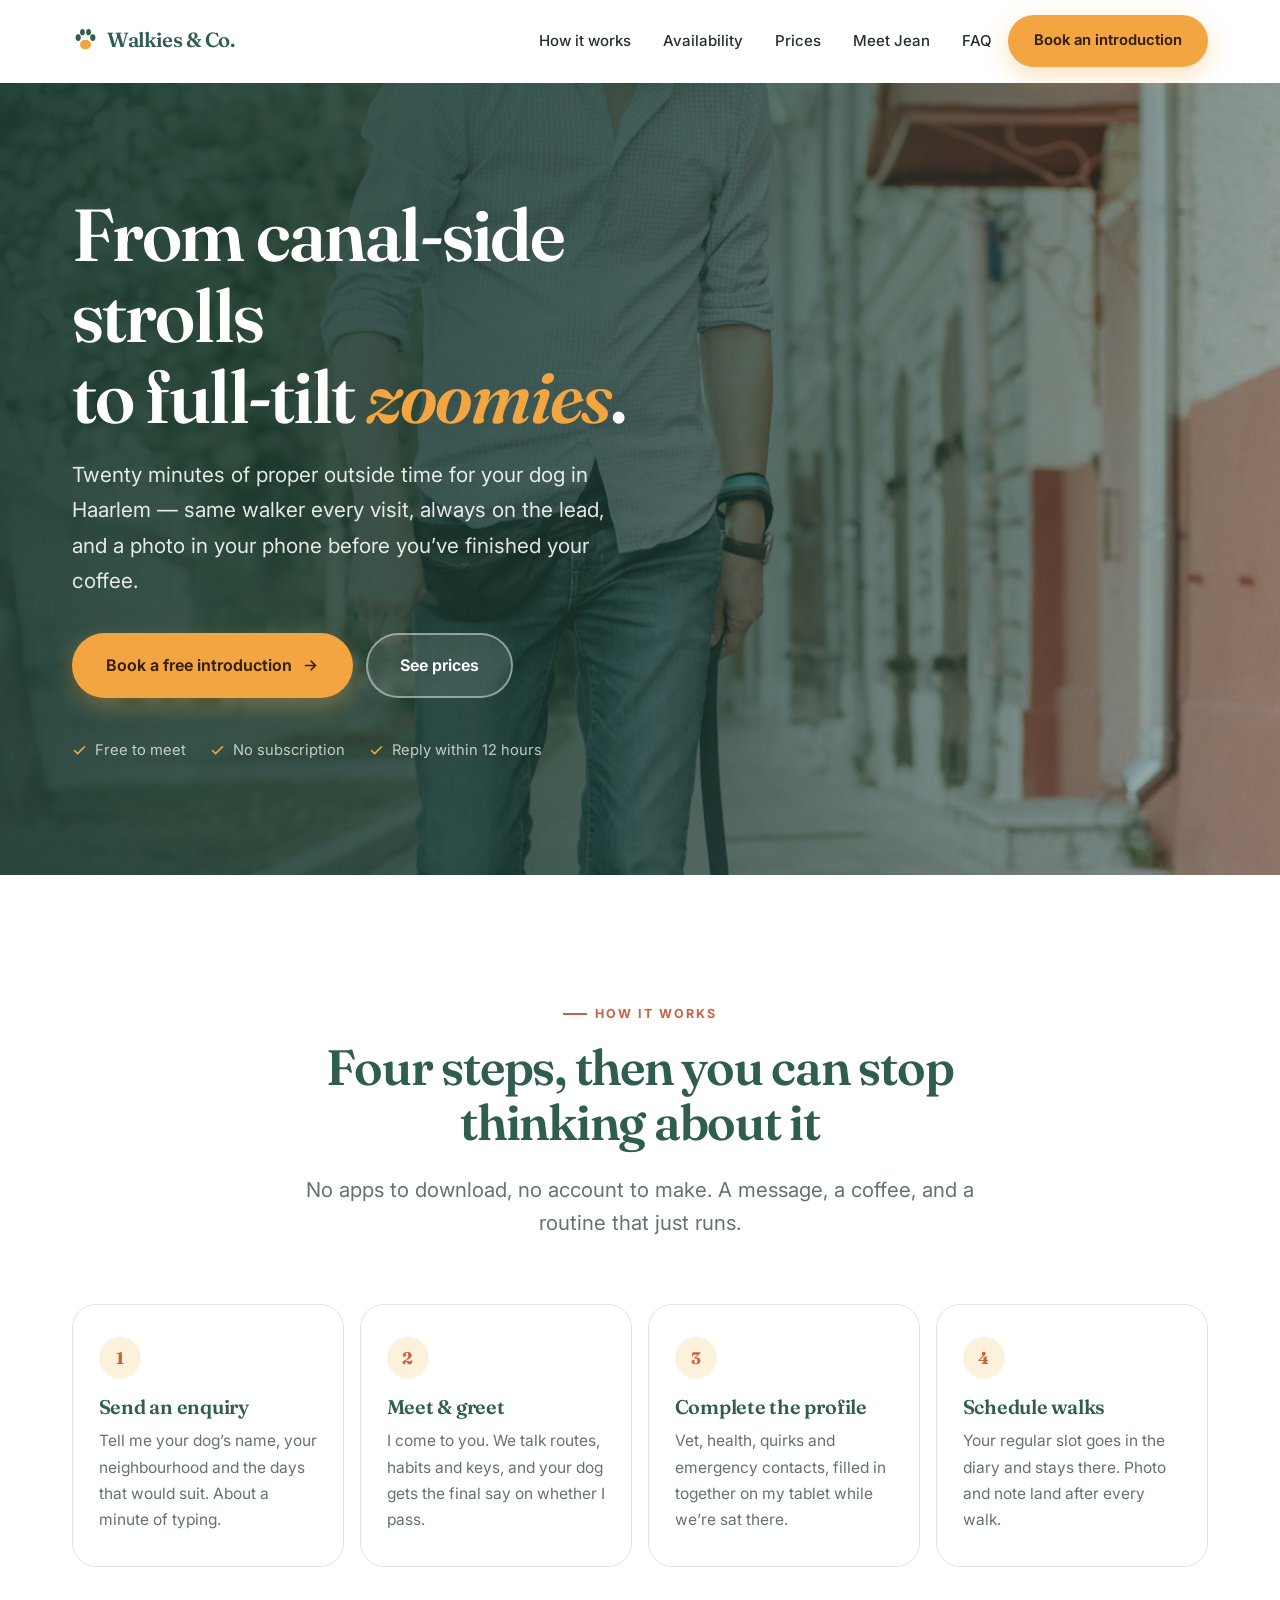
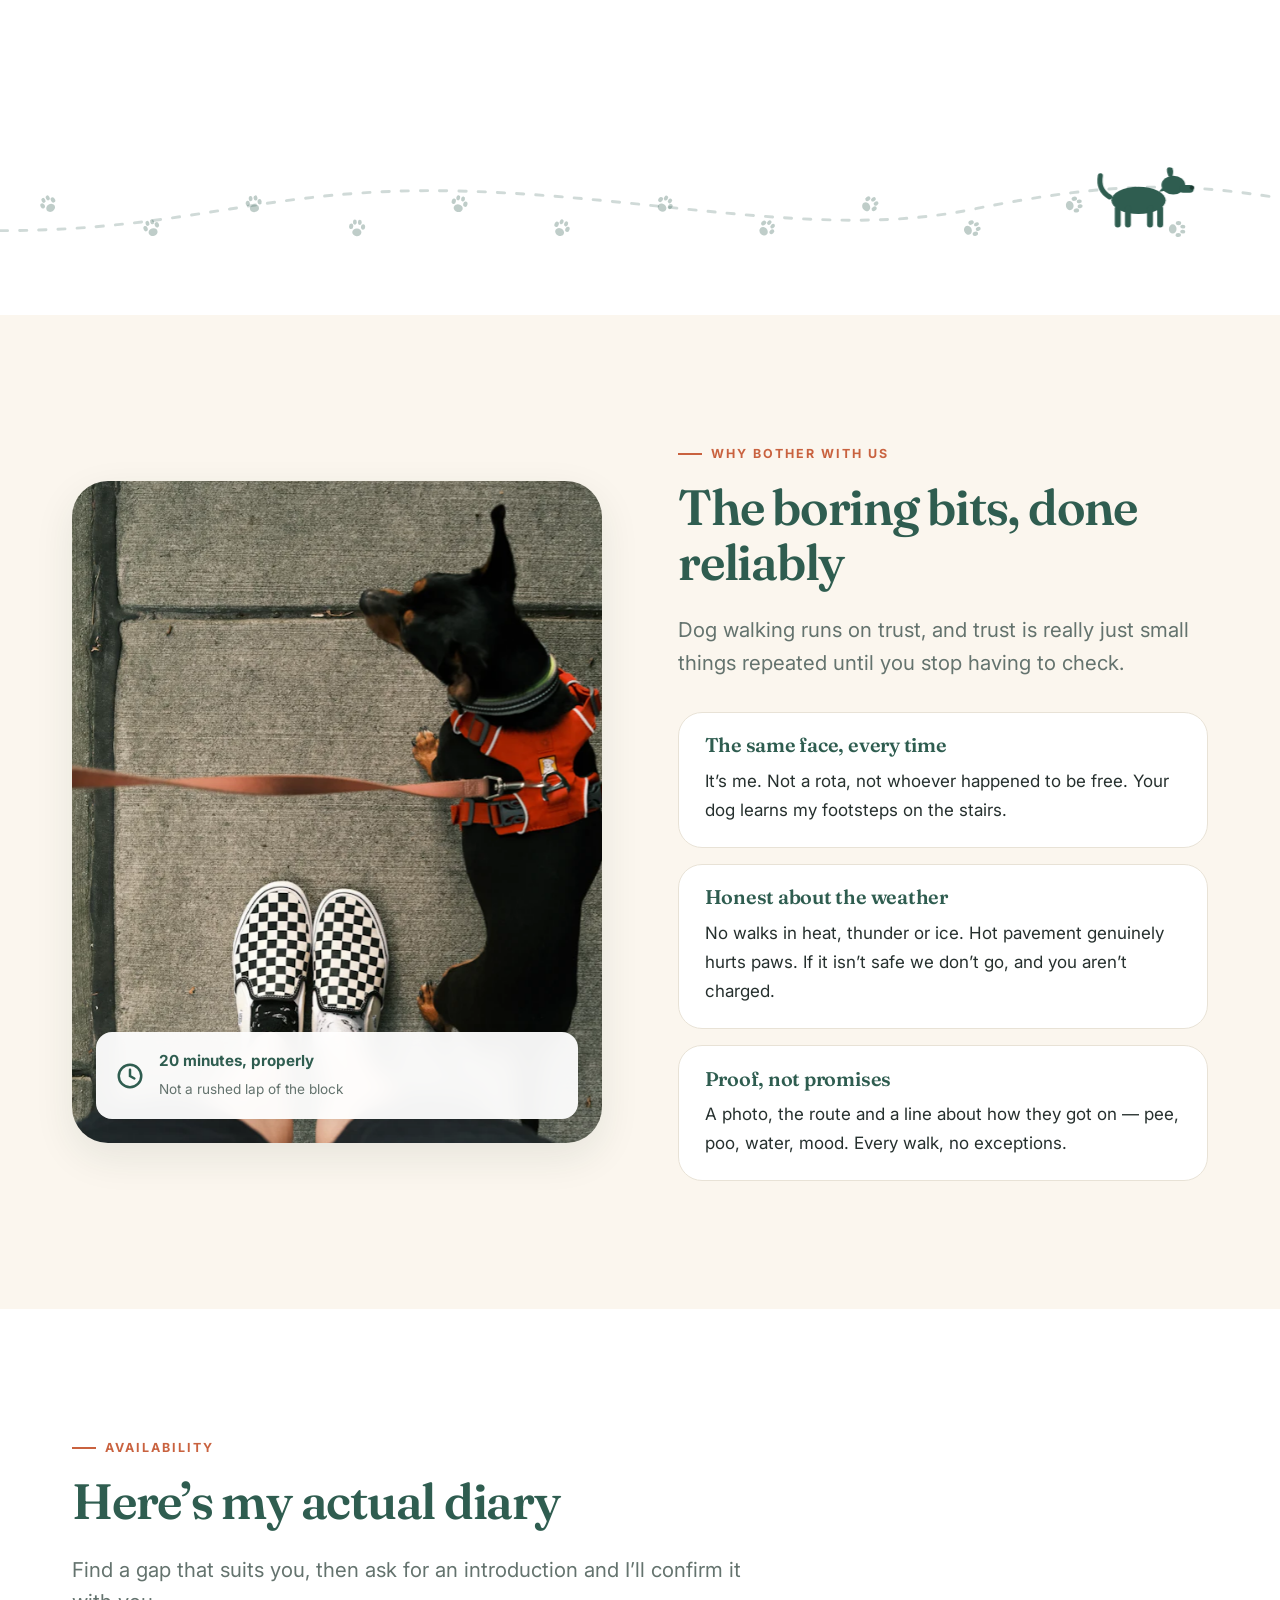
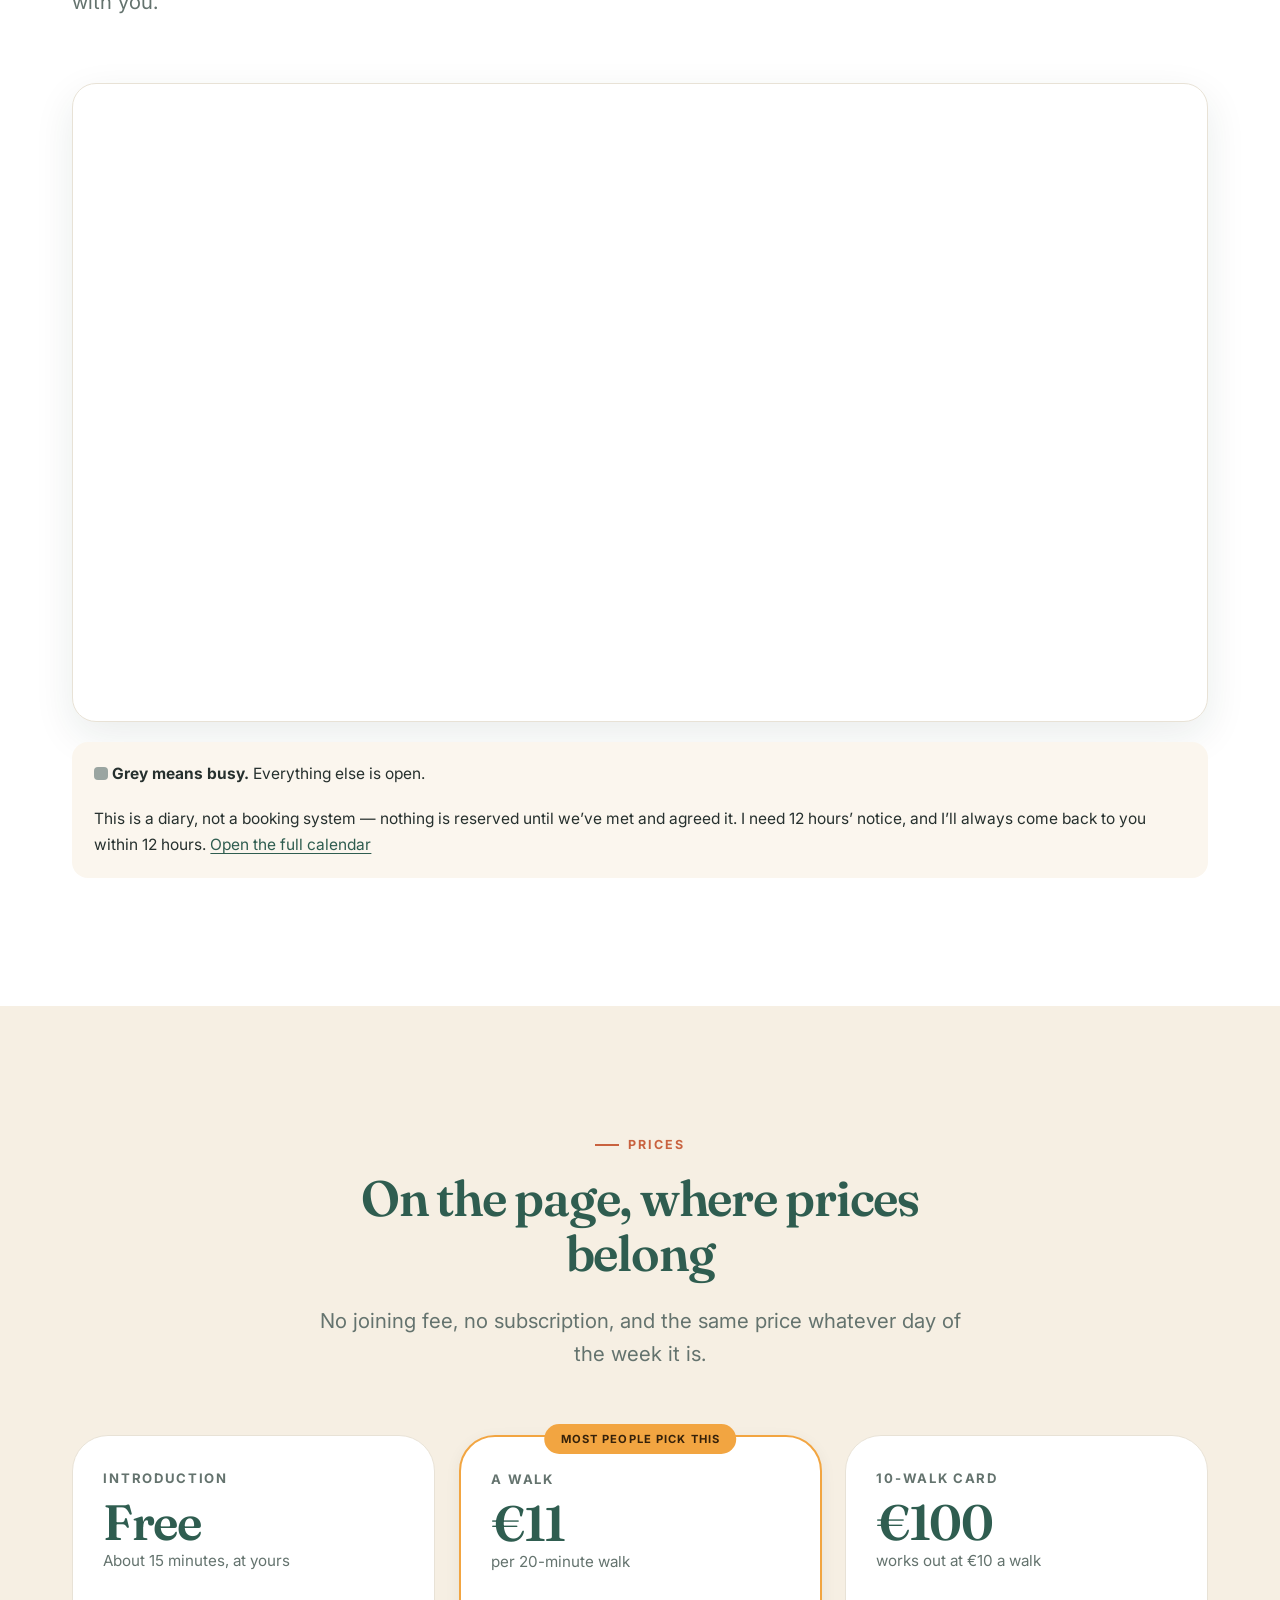
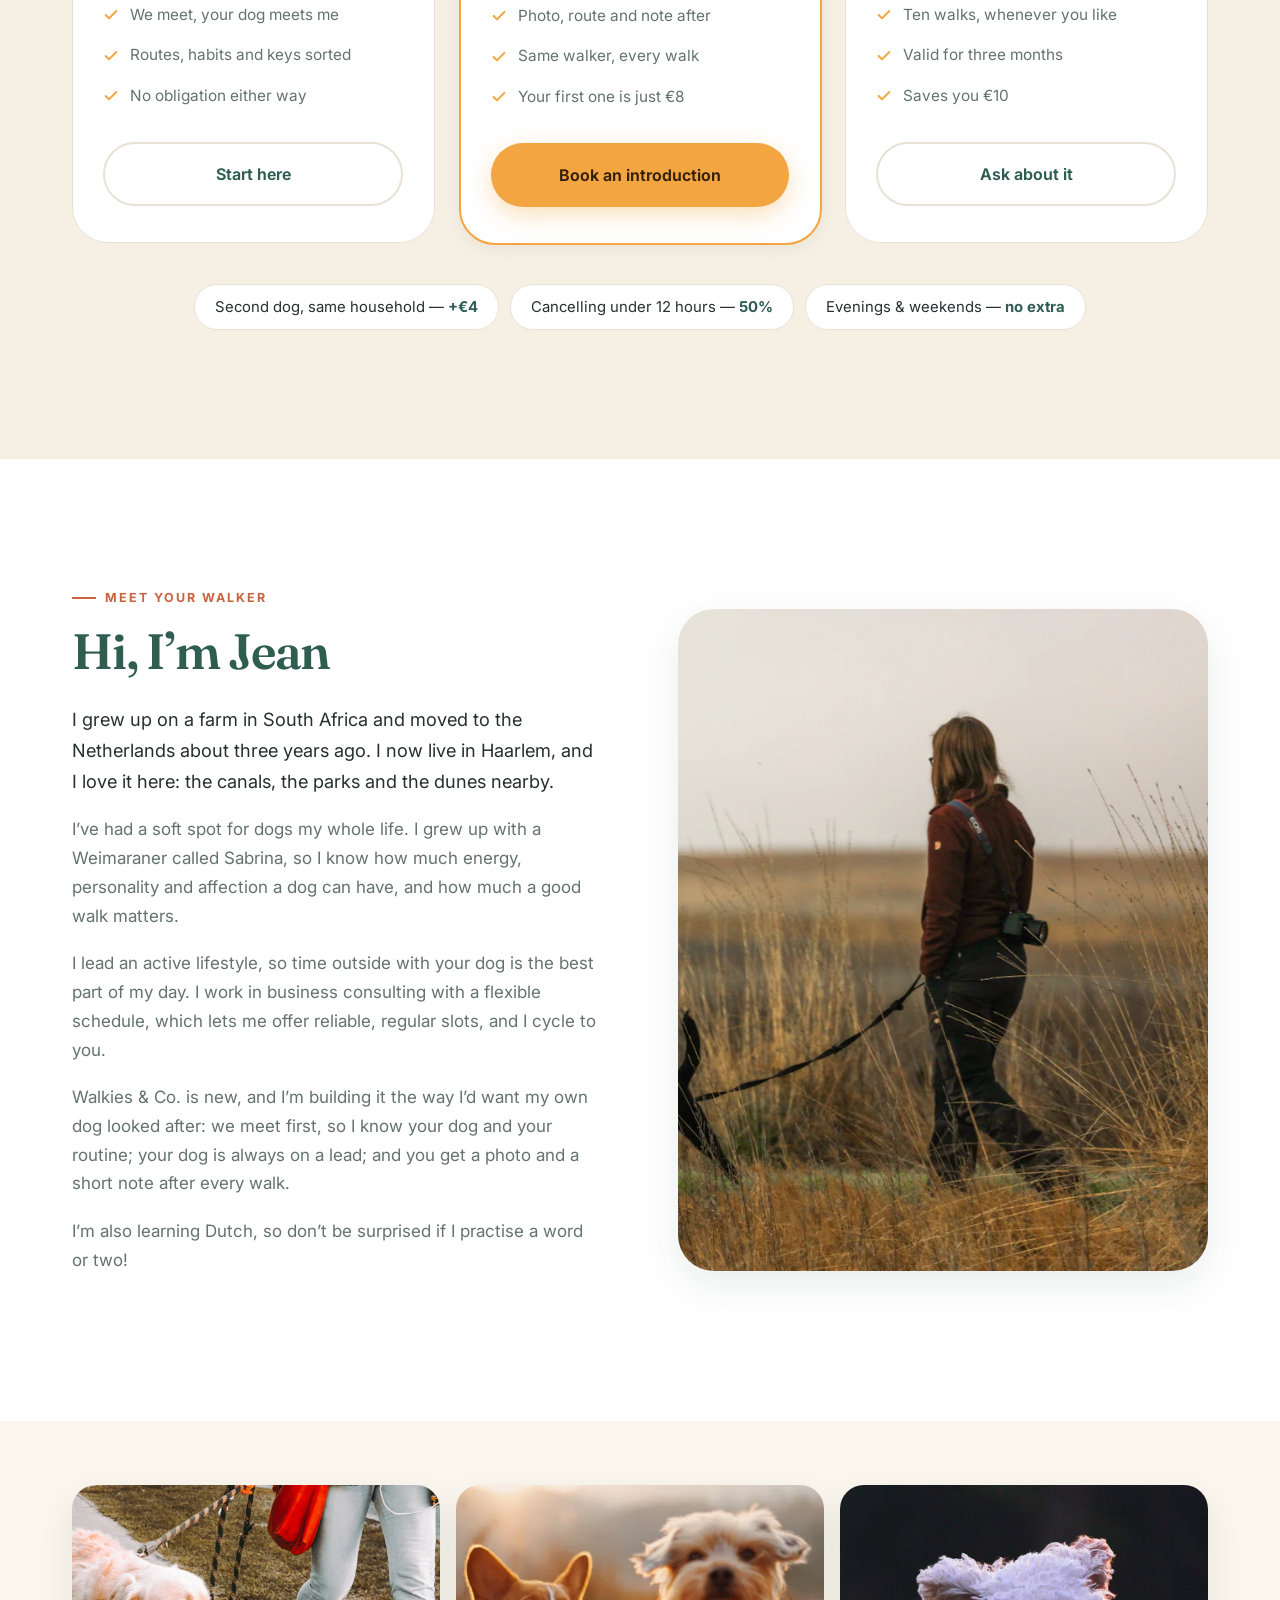
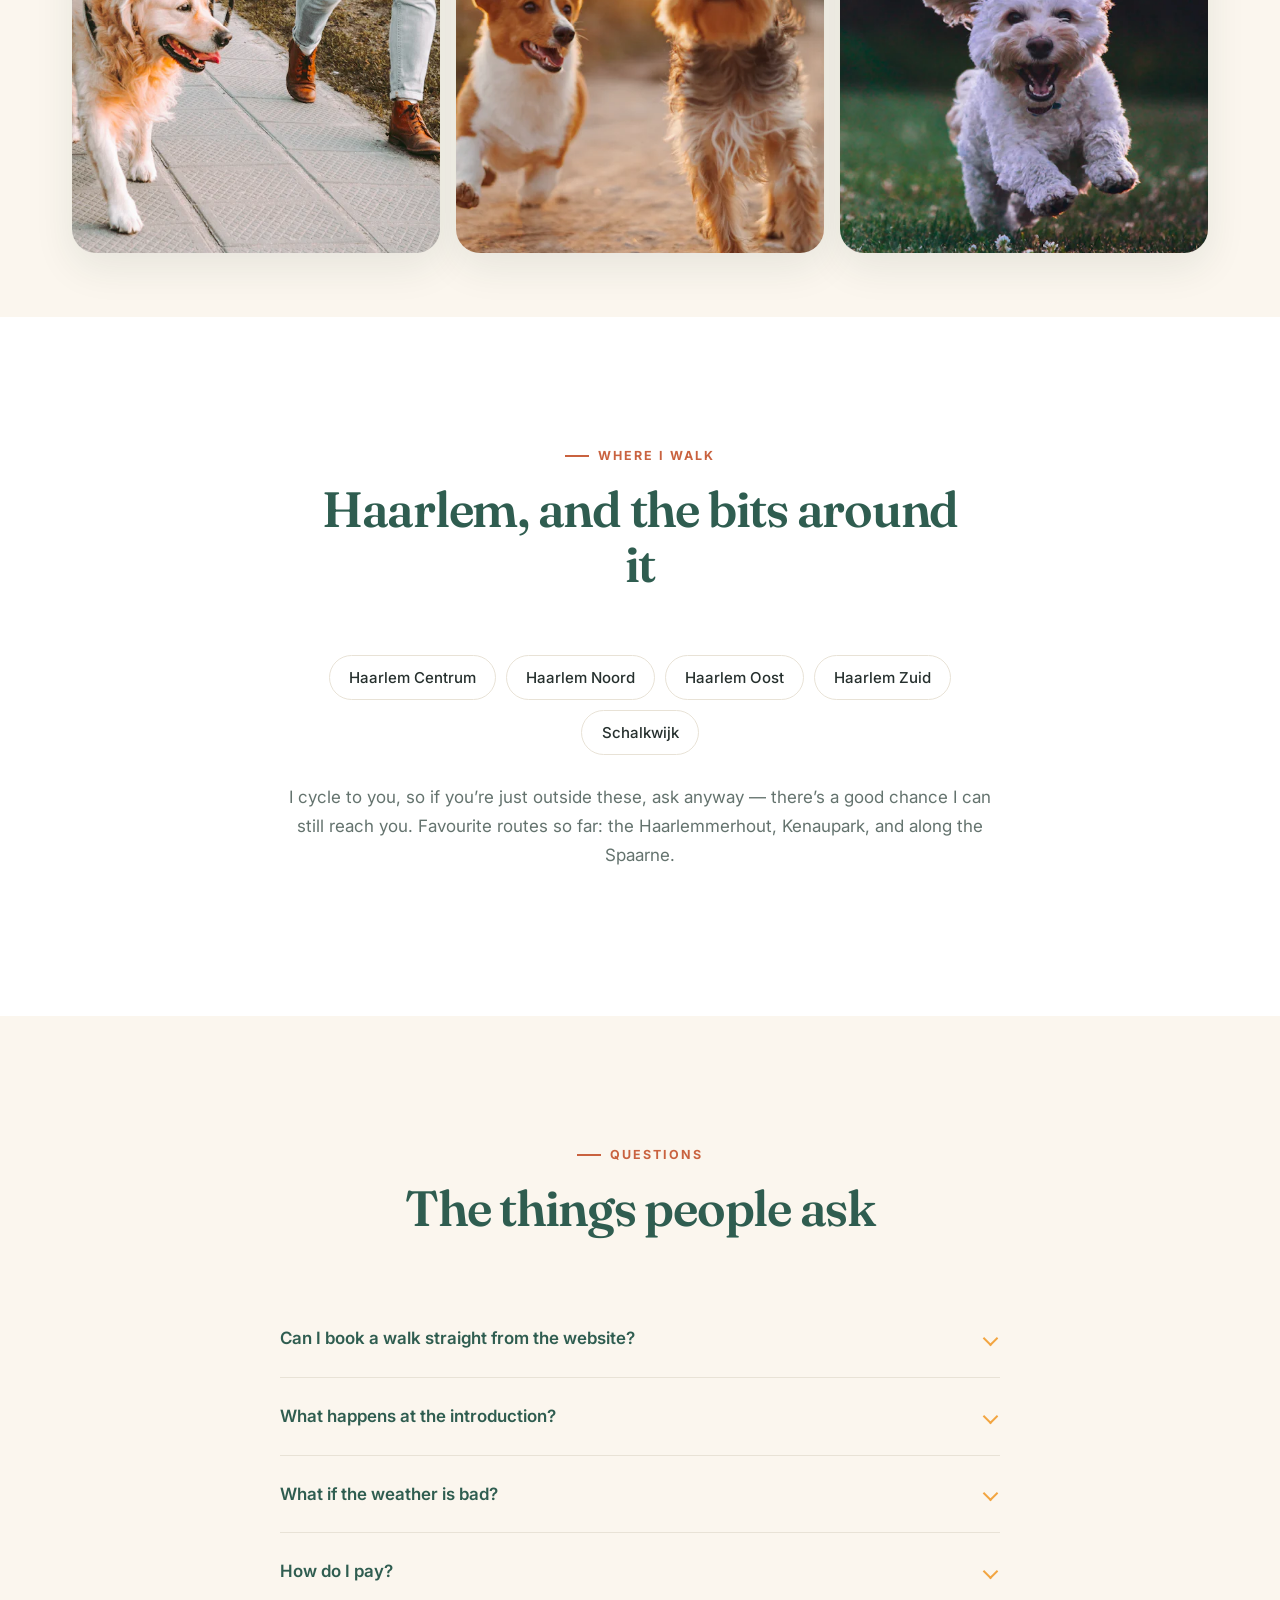
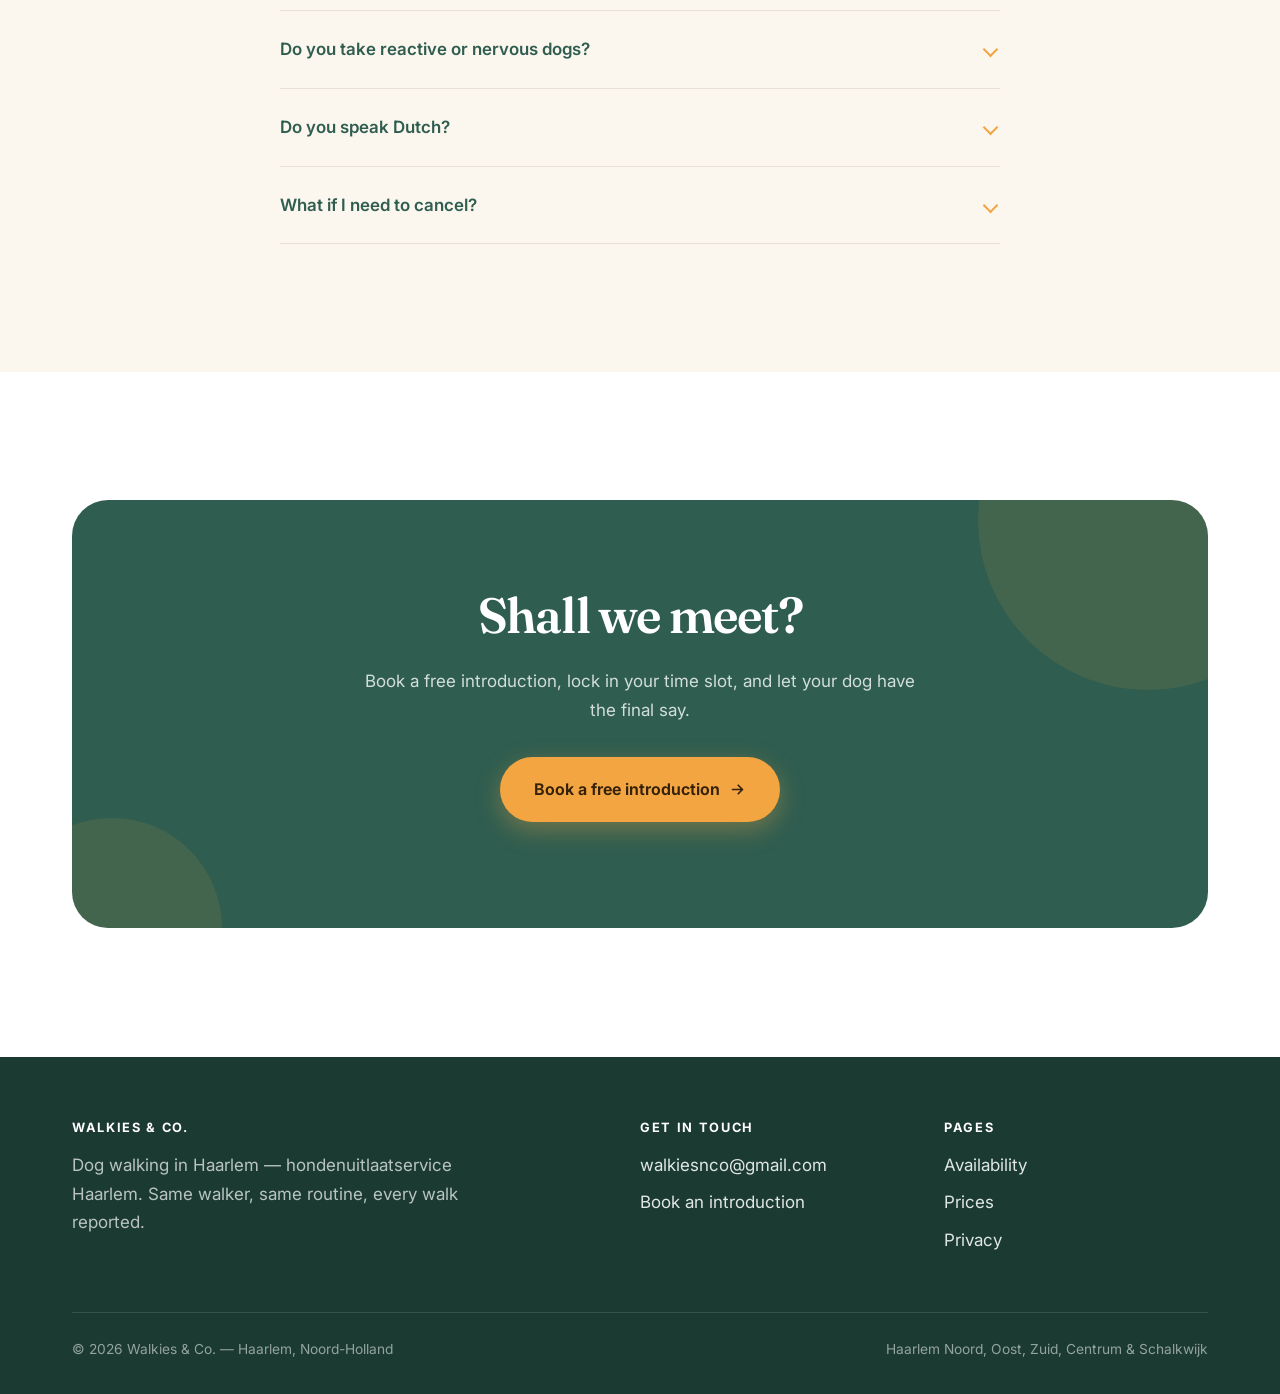
==== commit 6f2d580f: "Replace ticker with scroll-scrubbed motion and parallax Removing the marquee: it read as a news/stoc" ====
--- a/index.html
+++ b/index.html
@@ -63,7 +63,7 @@
 
   <!-- ================= HERO ================= -->
   <section class="hero">
-    <div class="hero-bg">
+    <div class="hero-bg" data-parallax="70">
       <img src="assets/img/ph-hero.webp" alt="A person walking their dog along a tree-lined path" fetchpriority="high" width="1500" height="844">
     </div>
     <div class="wrap">
@@ -86,17 +86,6 @@
     </div>
   </section>
 
-  <!-- ================= MARQUEE ================= -->
-  <div class="strip">
-    <div class="strip-track">
-      <span><svg width="15" height="15" viewBox="0 0 24 24" fill="#F2A541" aria-hidden="true"><ellipse cx="12" cy="15.6" rx="5" ry="4.2"/><ellipse cx="5.5" cy="9.4" rx="2.3" ry="3"/><ellipse cx="18.5" cy="9.4" rx="2.3" ry="3"/><ellipse cx="9.3" cy="4.6" rx="2.1" ry="2.8"/><ellipse cx="14.7" cy="4.6" rx="2.1" ry="2.8"/></svg> Same walker, every single walk</span>
-      <span><svg width="15" height="15" viewBox="0 0 24 24" fill="#F2A541" aria-hidden="true"><ellipse cx="12" cy="15.6" rx="5" ry="4.2"/><ellipse cx="5.5" cy="9.4" rx="2.3" ry="3"/><ellipse cx="18.5" cy="9.4" rx="2.3" ry="3"/><ellipse cx="9.3" cy="4.6" rx="2.1" ry="2.8"/><ellipse cx="14.7" cy="4.6" rx="2.1" ry="2.8"/></svg> Photo &amp; note every time</span>
-      <span><svg width="15" height="15" viewBox="0 0 24 24" fill="#F2A541" aria-hidden="true"><ellipse cx="12" cy="15.6" rx="5" ry="4.2"/><ellipse cx="5.5" cy="9.4" rx="2.3" ry="3"/><ellipse cx="18.5" cy="9.4" rx="2.3" ry="3"/><ellipse cx="9.3" cy="4.6" rx="2.1" ry="2.8"/><ellipse cx="14.7" cy="4.6" rx="2.1" ry="2.8"/></svg> Always on the lead</span>
-      <span><svg width="15" height="15" viewBox="0 0 24 24" fill="#F2A541" aria-hidden="true"><ellipse cx="12" cy="15.6" rx="5" ry="4.2"/><ellipse cx="5.5" cy="9.4" rx="2.3" ry="3"/><ellipse cx="18.5" cy="9.4" rx="2.3" ry="3"/><ellipse cx="9.3" cy="4.6" rx="2.1" ry="2.8"/><ellipse cx="14.7" cy="4.6" rx="2.1" ry="2.8"/></svg> Haarlem &amp; nearby, by bike</span>
-      <span><svg width="15" height="15" viewBox="0 0 24 24" fill="#F2A541" aria-hidden="true"><ellipse cx="12" cy="15.6" rx="5" ry="4.2"/><ellipse cx="5.5" cy="9.4" rx="2.3" ry="3"/><ellipse cx="18.5" cy="9.4" rx="2.3" ry="3"/><ellipse cx="9.3" cy="4.6" rx="2.1" ry="2.8"/><ellipse cx="14.7" cy="4.6" rx="2.1" ry="2.8"/></svg> No evening or weekend surcharge</span>
-    </div>
-  </div>
-
   <!-- ================= HOW IT WORKS ================= -->
   <section id="how">
     <div class="wrap">
@@ -130,17 +119,40 @@
       </div>
     </div>
   </section>
-
-  <!-- paw trail divider -->
-  <div class="paw-trail" aria-hidden="true">
-    <svg width="26" height="26" viewBox="0 0 24 24" fill="#2F5D50" style="--rot:-16deg"><ellipse cx="12" cy="15.6" rx="5" ry="4.2"/><ellipse cx="5.5" cy="9.4" rx="2.3" ry="3"/><ellipse cx="18.5" cy="9.4" rx="2.3" ry="3"/><ellipse cx="9.3" cy="4.6" rx="2.1" ry="2.8"/><ellipse cx="14.7" cy="4.6" rx="2.1" ry="2.8"/></svg>
-    <svg width="26" height="26" viewBox="0 0 24 24" fill="#2F5D50" style="--rot:10deg"><ellipse cx="12" cy="15.6" rx="5" ry="4.2"/><ellipse cx="5.5" cy="9.4" rx="2.3" ry="3"/><ellipse cx="18.5" cy="9.4" rx="2.3" ry="3"/><ellipse cx="9.3" cy="4.6" rx="2.1" ry="2.8"/><ellipse cx="14.7" cy="4.6" rx="2.1" ry="2.8"/></svg>
-    <svg width="26" height="26" viewBox="0 0 24 24" fill="#2F5D50" style="--rot:-8deg"><ellipse cx="12" cy="15.6" rx="5" ry="4.2"/><ellipse cx="5.5" cy="9.4" rx="2.3" ry="3"/><ellipse cx="18.5" cy="9.4" rx="2.3" ry="3"/><ellipse cx="9.3" cy="4.6" rx="2.1" ry="2.8"/><ellipse cx="14.7" cy="4.6" rx="2.1" ry="2.8"/></svg>
-    <svg width="26" height="26" viewBox="0 0 24 24" fill="#2F5D50" style="--rot:14deg"><ellipse cx="12" cy="15.6" rx="5" ry="4.2"/><ellipse cx="5.5" cy="9.4" rx="2.3" ry="3"/><ellipse cx="18.5" cy="9.4" rx="2.3" ry="3"/><ellipse cx="9.3" cy="4.6" rx="2.1" ry="2.8"/><ellipse cx="14.7" cy="4.6" rx="2.1" ry="2.8"/></svg>
-    <svg width="26" height="26" viewBox="0 0 24 24" fill="#2F5D50" style="--rot:-12deg"><ellipse cx="12" cy="15.6" rx="5" ry="4.2"/><ellipse cx="5.5" cy="9.4" rx="2.3" ry="3"/><ellipse cx="18.5" cy="9.4" rx="2.3" ry="3"/><ellipse cx="9.3" cy="4.6" rx="2.1" ry="2.8"/><ellipse cx="14.7" cy="4.6" rx="2.1" ry="2.8"/></svg>
-    <svg width="26" height="26" viewBox="0 0 24 24" fill="#2F5D50" style="--rot:6deg"><ellipse cx="12" cy="15.6" rx="5" ry="4.2"/><ellipse cx="5.5" cy="9.4" rx="2.3" ry="3"/><ellipse cx="18.5" cy="9.4" rx="2.3" ry="3"/><ellipse cx="9.3" cy="4.6" rx="2.1" ry="2.8"/><ellipse cx="14.7" cy="4.6" rx="2.1" ry="2.8"/></svg>
-    <svg width="26" height="26" viewBox="0 0 24 24" fill="#2F5D50" style="--rot:-5deg"><ellipse cx="12" cy="15.6" rx="5" ry="4.2"/><ellipse cx="5.5" cy="9.4" rx="2.3" ry="3"/><ellipse cx="18.5" cy="9.4" rx="2.3" ry="3"/><ellipse cx="9.3" cy="4.6" rx="2.1" ry="2.8"/><ellipse cx="14.7" cy="4.6" rx="2.1" ry="2.8"/></svg>
-    <svg width="26" height="26" viewBox="0 0 24 24" fill="#2F5D50" style="--rot:12deg"><ellipse cx="12" cy="15.6" rx="5" ry="4.2"/><ellipse cx="5.5" cy="9.4" rx="2.3" ry="3"/><ellipse cx="18.5" cy="9.4" rx="2.3" ry="3"/><ellipse cx="9.3" cy="4.6" rx="2.1" ry="2.8"/><ellipse cx="14.7" cy="4.6" rx="2.1" ry="2.8"/></svg>
+  <!-- ===== scroll-scrubbed walk: the dog crosses as you scroll ===== -->
+  <div class="walk-band" aria-hidden="true">
+    <svg class="walk-route" viewBox="0 0 1200 120" preserveAspectRatio="none">
+      <path d="M0 82 C 180 82, 250 44, 430 48 S 770 90, 910 64 S 1115 42, 1200 54" fill="none" stroke="currentColor" stroke-width="2.5" stroke-linecap="round" stroke-dasharray="7 11"/>
+    </svg>
+    <div class="walk-paws">
+      <svg class="wp" viewBox="0 0 24 24" fill="currentColor" style="--i:0"><ellipse cx="12" cy="15.6" rx="5" ry="4.2"/><ellipse cx="5.5" cy="9.4" rx="2.3" ry="3"/><ellipse cx="18.5" cy="9.4" rx="2.3" ry="3"/><ellipse cx="9.3" cy="4.6" rx="2.1" ry="2.8"/><ellipse cx="14.7" cy="4.6" rx="2.1" ry="2.8"/></svg>
+      <svg class="wp" viewBox="0 0 24 24" fill="currentColor" style="--i:1"><ellipse cx="12" cy="15.6" rx="5" ry="4.2"/><ellipse cx="5.5" cy="9.4" rx="2.3" ry="3"/><ellipse cx="18.5" cy="9.4" rx="2.3" ry="3"/><ellipse cx="9.3" cy="4.6" rx="2.1" ry="2.8"/><ellipse cx="14.7" cy="4.6" rx="2.1" ry="2.8"/></svg>
+      <svg class="wp" viewBox="0 0 24 24" fill="currentColor" style="--i:2"><ellipse cx="12" cy="15.6" rx="5" ry="4.2"/><ellipse cx="5.5" cy="9.4" rx="2.3" ry="3"/><ellipse cx="18.5" cy="9.4" rx="2.3" ry="3"/><ellipse cx="9.3" cy="4.6" rx="2.1" ry="2.8"/><ellipse cx="14.7" cy="4.6" rx="2.1" ry="2.8"/></svg>
+      <svg class="wp" viewBox="0 0 24 24" fill="currentColor" style="--i:3"><ellipse cx="12" cy="15.6" rx="5" ry="4.2"/><ellipse cx="5.5" cy="9.4" rx="2.3" ry="3"/><ellipse cx="18.5" cy="9.4" rx="2.3" ry="3"/><ellipse cx="9.3" cy="4.6" rx="2.1" ry="2.8"/><ellipse cx="14.7" cy="4.6" rx="2.1" ry="2.8"/></svg>
+      <svg class="wp" viewBox="0 0 24 24" fill="currentColor" style="--i:4"><ellipse cx="12" cy="15.6" rx="5" ry="4.2"/><ellipse cx="5.5" cy="9.4" rx="2.3" ry="3"/><ellipse cx="18.5" cy="9.4" rx="2.3" ry="3"/><ellipse cx="9.3" cy="4.6" rx="2.1" ry="2.8"/><ellipse cx="14.7" cy="4.6" rx="2.1" ry="2.8"/></svg>
+      <svg class="wp" viewBox="0 0 24 24" fill="currentColor" style="--i:5"><ellipse cx="12" cy="15.6" rx="5" ry="4.2"/><ellipse cx="5.5" cy="9.4" rx="2.3" ry="3"/><ellipse cx="18.5" cy="9.4" rx="2.3" ry="3"/><ellipse cx="9.3" cy="4.6" rx="2.1" ry="2.8"/><ellipse cx="14.7" cy="4.6" rx="2.1" ry="2.8"/></svg>
+      <svg class="wp" viewBox="0 0 24 24" fill="currentColor" style="--i:6"><ellipse cx="12" cy="15.6" rx="5" ry="4.2"/><ellipse cx="5.5" cy="9.4" rx="2.3" ry="3"/><ellipse cx="18.5" cy="9.4" rx="2.3" ry="3"/><ellipse cx="9.3" cy="4.6" rx="2.1" ry="2.8"/><ellipse cx="14.7" cy="4.6" rx="2.1" ry="2.8"/></svg>
+      <svg class="wp" viewBox="0 0 24 24" fill="currentColor" style="--i:7"><ellipse cx="12" cy="15.6" rx="5" ry="4.2"/><ellipse cx="5.5" cy="9.4" rx="2.3" ry="3"/><ellipse cx="18.5" cy="9.4" rx="2.3" ry="3"/><ellipse cx="9.3" cy="4.6" rx="2.1" ry="2.8"/><ellipse cx="14.7" cy="4.6" rx="2.1" ry="2.8"/></svg>
+      <svg class="wp" viewBox="0 0 24 24" fill="currentColor" style="--i:8"><ellipse cx="12" cy="15.6" rx="5" ry="4.2"/><ellipse cx="5.5" cy="9.4" rx="2.3" ry="3"/><ellipse cx="18.5" cy="9.4" rx="2.3" ry="3"/><ellipse cx="9.3" cy="4.6" rx="2.1" ry="2.8"/><ellipse cx="14.7" cy="4.6" rx="2.1" ry="2.8"/></svg>
+      <svg class="wp" viewBox="0 0 24 24" fill="currentColor" style="--i:9"><ellipse cx="12" cy="15.6" rx="5" ry="4.2"/><ellipse cx="5.5" cy="9.4" rx="2.3" ry="3"/><ellipse cx="18.5" cy="9.4" rx="2.3" ry="3"/><ellipse cx="9.3" cy="4.6" rx="2.1" ry="2.8"/><ellipse cx="14.7" cy="4.6" rx="2.1" ry="2.8"/></svg>
+      <svg class="wp" viewBox="0 0 24 24" fill="currentColor" style="--i:10"><ellipse cx="12" cy="15.6" rx="5" ry="4.2"/><ellipse cx="5.5" cy="9.4" rx="2.3" ry="3"/><ellipse cx="18.5" cy="9.4" rx="2.3" ry="3"/><ellipse cx="9.3" cy="4.6" rx="2.1" ry="2.8"/><ellipse cx="14.7" cy="4.6" rx="2.1" ry="2.8"/></svg>
+      <svg class="wp" viewBox="0 0 24 24" fill="currentColor" style="--i:11"><ellipse cx="12" cy="15.6" rx="5" ry="4.2"/><ellipse cx="5.5" cy="9.4" rx="2.3" ry="3"/><ellipse cx="18.5" cy="9.4" rx="2.3" ry="3"/><ellipse cx="9.3" cy="4.6" rx="2.1" ry="2.8"/><ellipse cx="14.7" cy="4.6" rx="2.1" ry="2.8"/></svg>
+    </div>
+    <div class="walk-dog">
+      <svg viewBox="0 0 132 86" fill="#2F5D50">
+        <path class="tail" d="M30 40 Q16 32 19 15" stroke="#2F5D50" stroke-width="6" stroke-linecap="round" fill="none"/>
+        <rect class="leg lb" x="36" y="50" width="7" height="26" rx="3.5"/>
+        <rect class="leg lf" x="86" y="50" width="7" height="26" rx="3.5"/>
+        <ellipse cx="64" cy="44" rx="32" ry="16"/>
+        <rect class="leg lb2" x="48" y="50" width="7" height="26" rx="3.5"/>
+        <rect class="leg lf2" x="74" y="50" width="7" height="26" rx="3.5"/>
+        <path d="M88 34 L100 20 L112 30 Z"/>
+        <ellipse cx="105" cy="26" rx="14" ry="11"/>
+        <rect x="112" y="26" width="17" height="9" rx="4.5"/>
+        <circle cx="127" cy="29" r="2.6" fill="#1B3A31"/>
+        <path class="ear" d="M99 15 Q94 2 104 6 Q106 12 103 18 Z"/>
+      </svg>
+    </div>
   </div>
 
   <!-- ================= PROMISE (split) ================= -->
@@ -148,7 +160,7 @@
     <div class="wrap">
       <div class="split">
         <div data-reveal="left">
-          <div class="photo photo-tall">
+          <div class="photo photo-tall" data-parallax="26">
             <img src="assets/img/ph-walker.webp" alt="A dog walking on the lead beside its owner on a city pavement" loading="lazy">
             <div class="float-card">
               <svg width="30" height="30" viewBox="0 0 24 24" fill="none" stroke="#2F5D50" stroke-width="2" stroke-linecap="round" aria-hidden="true"><circle cx="12" cy="12" r="9"/><path d="M12 7v5l3.5 2"/></svg>
@@ -258,7 +270,7 @@
     <div class="wrap">
       <div class="split flip">
         <div data-reveal="right">
-          <div class="photo photo-tall">
+          <div class="photo photo-tall" data-parallax="26">
             <img src="assets/img/ph-field.webp" alt="A walker and their dog heading out along a quiet path" loading="lazy">
           </div>
         </div>
@@ -281,9 +293,9 @@
   <section class="bg-cream" style="padding-block:clamp(2.5rem,6vw,4rem)">
     <div class="wrap">
       <div class="gallery">
-        <div class="photo" data-reveal="up"><img src="assets/img/ph-street.webp" alt="A dog out on a walk through town" loading="lazy"></div>
-        <div class="photo" data-reveal="up" data-delay="110"><img src="assets/img/ph-run.webp" alt="Two dogs running together down a track at sunset" loading="lazy"></div>
-        <div class="photo" data-reveal="up" data-delay="220"><img src="assets/img/ph-grass.webp" alt="A small dog running across the grass" loading="lazy"></div>
+        <div class="photo" data-parallax="16" data-reveal="up"><img src="assets/img/ph-street.webp" alt="A dog out on a walk through town" loading="lazy"></div>
+        <div class="photo" data-parallax="16" data-reveal="up" data-delay="110"><img src="assets/img/ph-run.webp" alt="Two dogs running together down a track at sunset" loading="lazy"></div>
+        <div class="photo" data-parallax="16" data-reveal="up" data-delay="220"><img src="assets/img/ph-grass.webp" alt="A small dog running across the grass" loading="lazy"></div>
       </div>
     </div>
   </section>
--- a/assets/css/styles.css
+++ b/assets/css/styles.css
@@ -153,29 +153,54 @@
 .hero-meta { display: flex; flex-wrap: wrap; gap: 1.5rem; margin-top: 2.5rem; color: rgba(255,255,255,.72); font-size: .92rem; }
 .hero-meta span { display: flex; align-items: center; gap: .5rem; }
 
-/* --- Marquee strip --- */
-.strip { background: var(--forest); color: var(--on-forest); padding-block: 1.1rem; overflow: hidden; }
-.strip-track { display: flex; gap: 3rem; white-space: nowrap; animation: slide 38s linear infinite; width: max-content; }
-.strip-track span { display: flex; align-items: center; gap: .7rem; font-size: .95rem; font-weight: 500; letter-spacing: .01em; }
-.strip-track svg { opacity: .85; flex: none; }
-@keyframes slide { from { transform: translateX(0); } to { transform: translateX(-50%); } }
+
+/* --- Parallax: images drift slower than the page (scrub-linked) --- */
+[data-parallax] { overflow: hidden; }
+[data-parallax] > img { will-change: transform; transform: translate3d(0, var(--py, 0px), 0) scale(1.14); }
+.hero-bg[data-parallax] > img { transform: translate3d(0, var(--py, 0px), 0) scale(1.1); }
+
+/* --- Walk band: the dog crosses the screen as you scroll --- */
+.walk-band {
+  position: relative; height: 140px; margin-block: clamp(1rem, 4vw, 2.5rem);
+  overflow: hidden; color: var(--forest);
+}
+.walk-route {
+  position: absolute; inset: 0; width: 100%; height: 100%;
+  opacity: .22;
+  stroke-dasharray: 7 11;
+  stroke-dashoffset: var(--route, 1000);
+}
+.walk-paws { position: absolute; inset: 0; }
+.walk-paws .wp:nth-child(odd)  { margin-top: -19px; }
+.walk-paws .wp:nth-child(even) { margin-top: 5px; }
+.walk-paws .wp {
+  position: absolute; width: 22px; height: 22px;
+  left: calc(3% + var(--i) * 8%);
+  top: 56%;
+  transform: rotate(calc(var(--i) * 11deg - 30deg)) scale(var(--s, 0));
+  opacity: var(--o, 0);
+  transition: none;
+}
+.walk-dog {
+  position: absolute; top: 28px; left: 0;
+  width: clamp(76px, 9vw, 112px);
+  transform: translate3d(var(--dx, 0px), 0, 0);
+  will-change: transform;
+}
+.walk-dog svg { width: 100%; height: auto; overflow: visible; }
+.walk-dog .leg  { transform-origin: 50% 0%; animation: trot .62s linear infinite; }
+.walk-dog .lf2,
+.walk-dog .lb2  { animation-delay: -.31s; }
+.walk-dog .tail { transform-origin: 30px 40px; animation: wag .5s ease-in-out infinite alternate; }
+@keyframes trot { 0%{transform:rotate(19deg)} 50%{transform:rotate(-19deg)} 100%{transform:rotate(19deg)} }
+@keyframes wag  { from{transform:rotate(-13deg)} to{transform:rotate(13deg)} }
+
 @media (prefers-reduced-motion: reduce) {
-  .strip-track { animation: none; flex-wrap: wrap; white-space: normal; justify-content: center; gap: 1.5rem; width: auto; }
-}
-
-/* --- Paw trail (the walk across the screen) --- */
-.paw-trail { position: relative; height: 90px; display: flex; align-items: center; justify-content: center; gap: clamp(1.5rem,5vw,4rem); pointer-events: none; }
-.paw-trail svg { opacity: 0; transform: translateY(14px) rotate(var(--rot, 0deg)); transition: opacity .5s var(--ease), transform .5s var(--ease); }
-.paw-trail svg:nth-child(odd) { margin-top: -22px; }
-.paw-trail.in svg { opacity: .3; transform: translateY(0) rotate(var(--rot, 0deg)); }
-.paw-trail.in svg:nth-child(1) { transition-delay: .05s }
-.paw-trail.in svg:nth-child(2) { transition-delay: .17s }
-.paw-trail.in svg:nth-child(3) { transition-delay: .29s }
-.paw-trail.in svg:nth-child(4) { transition-delay: .41s }
-.paw-trail.in svg:nth-child(5) { transition-delay: .53s }
-.paw-trail.in svg:nth-child(6) { transition-delay: .65s }
-.paw-trail.in svg:nth-child(7) { transition-delay: .77s }
-.paw-trail.in svg:nth-child(8) { transition-delay: .89s }
+  [data-parallax] > img { transform: none !important; }
+  .walk-dog { display: none; }
+  .walk-paws .wp { --o: .28; --s: 1; }
+  .walk-route { stroke-dashoffset: 0 !important; }
+}
 
 /* --- Scroll reveals --- */
 [data-reveal] { opacity: 0; transition: opacity .75s var(--ease), transform .75s var(--ease); will-change: opacity, transform; }
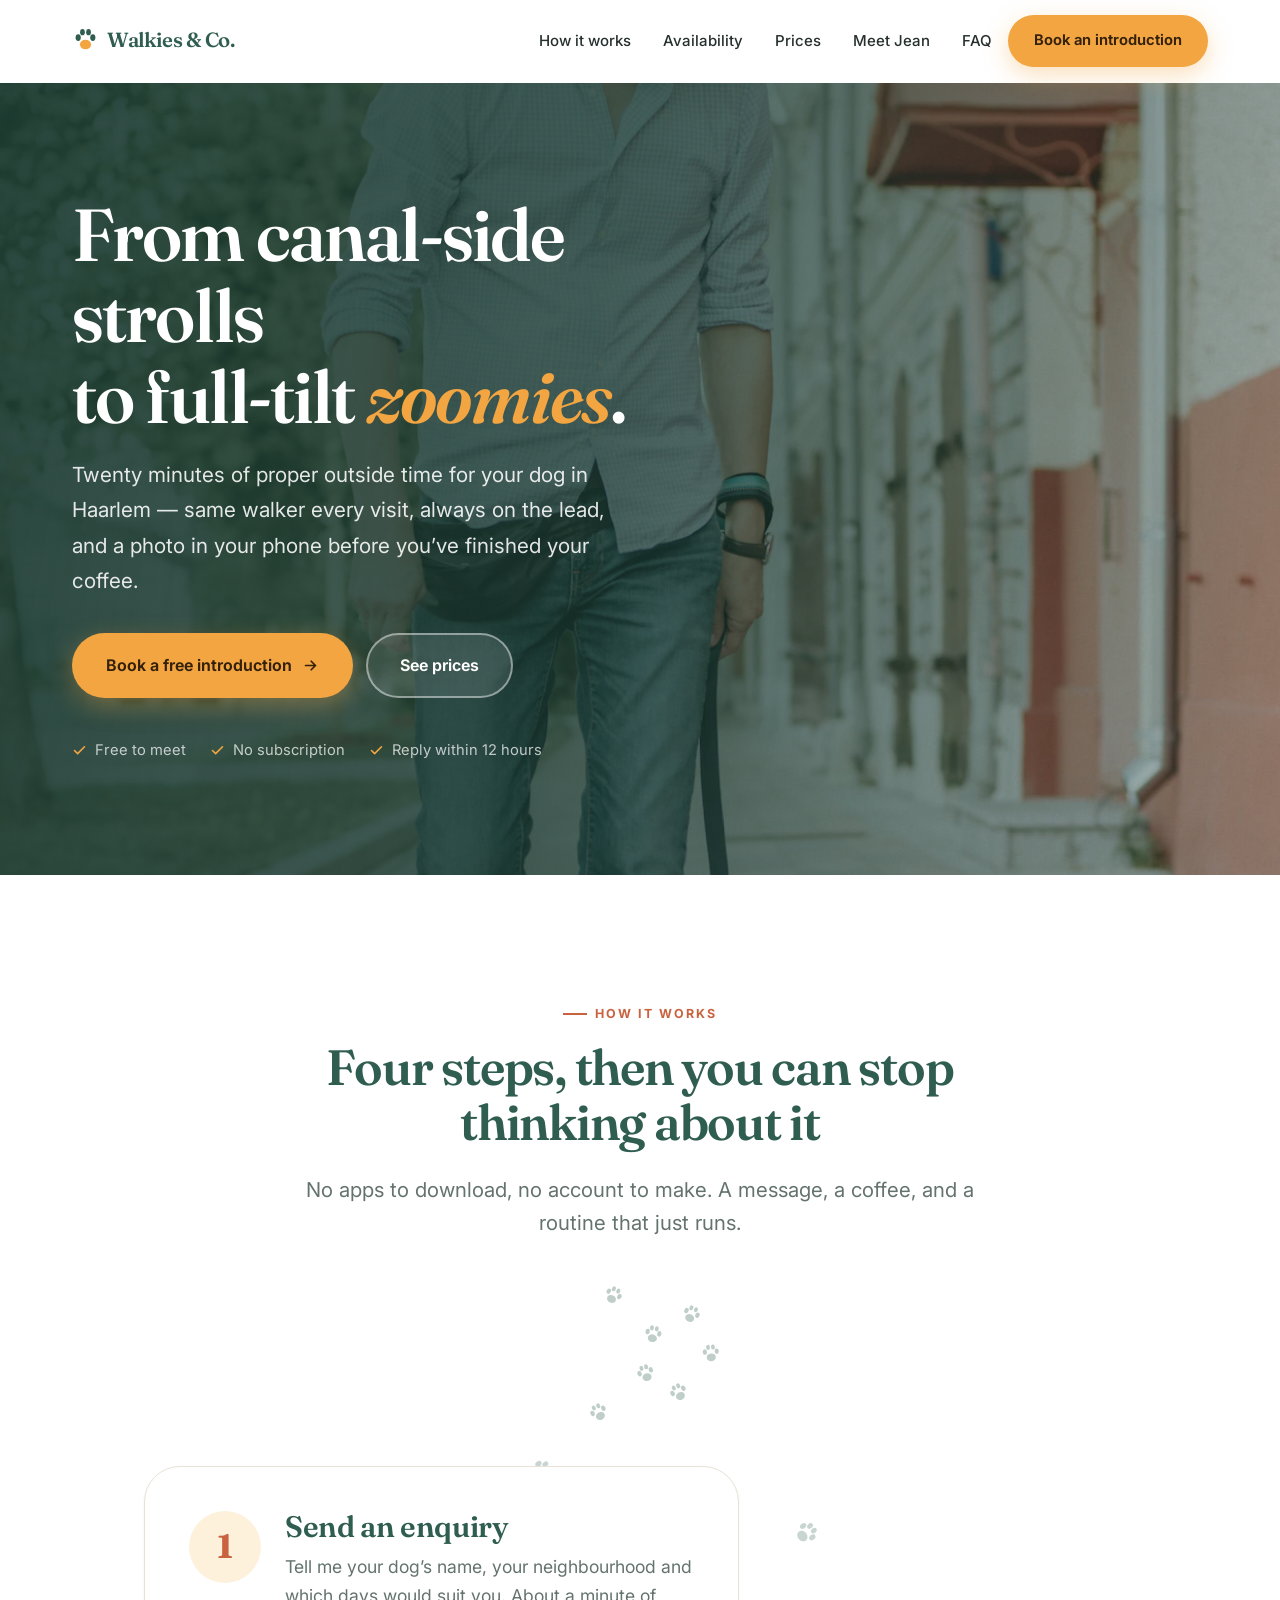
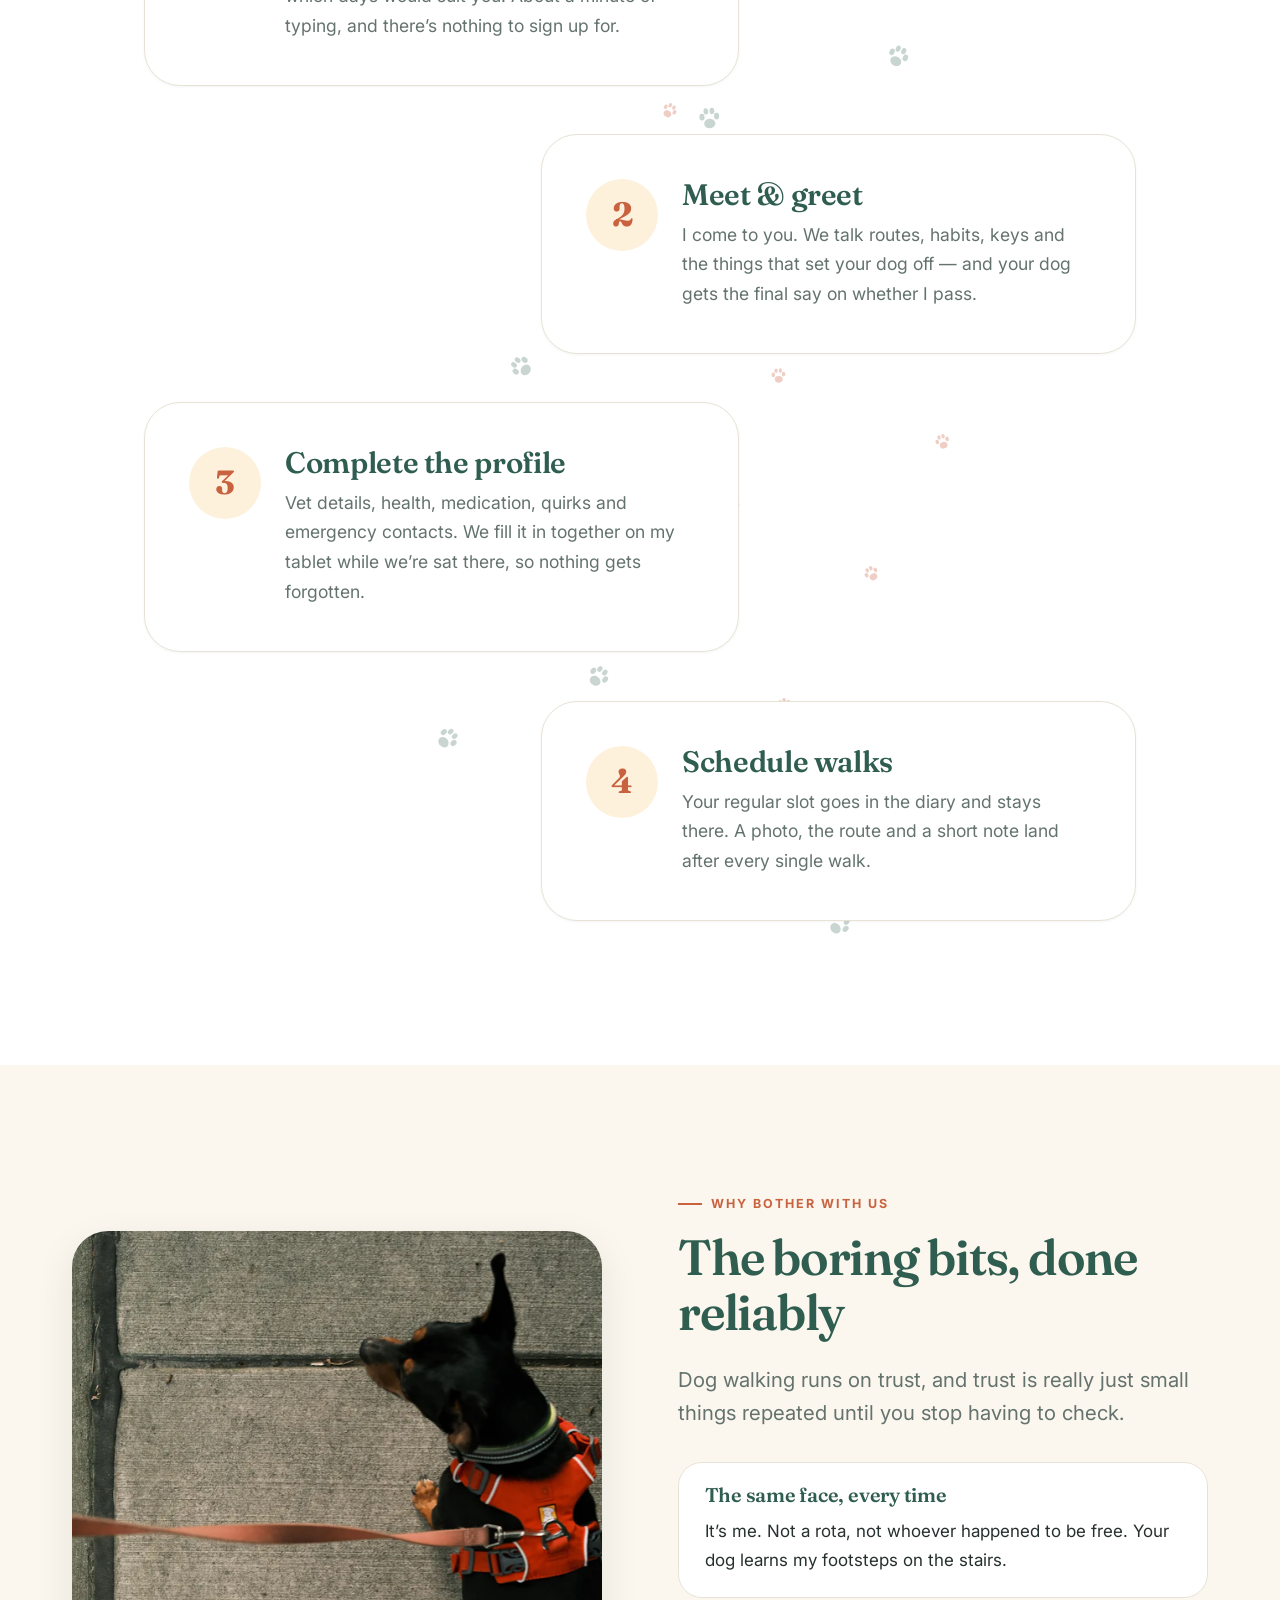
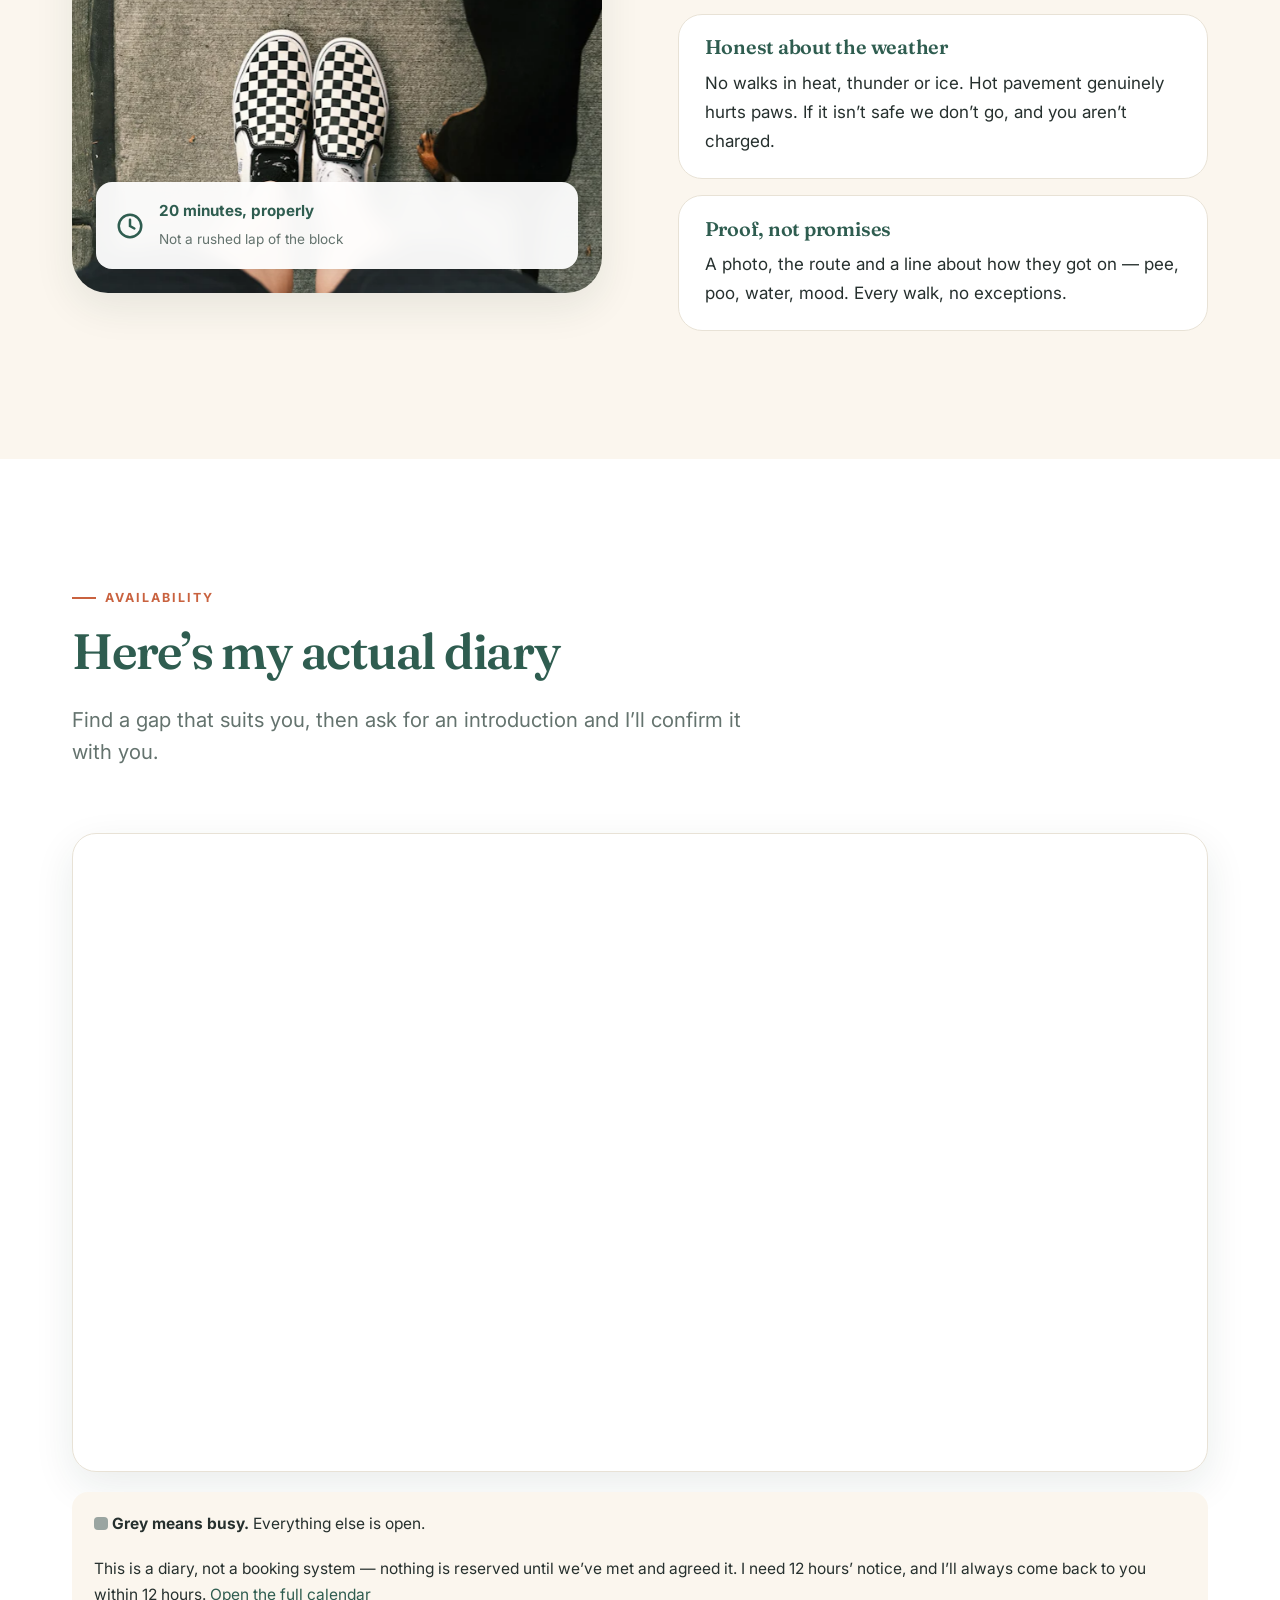
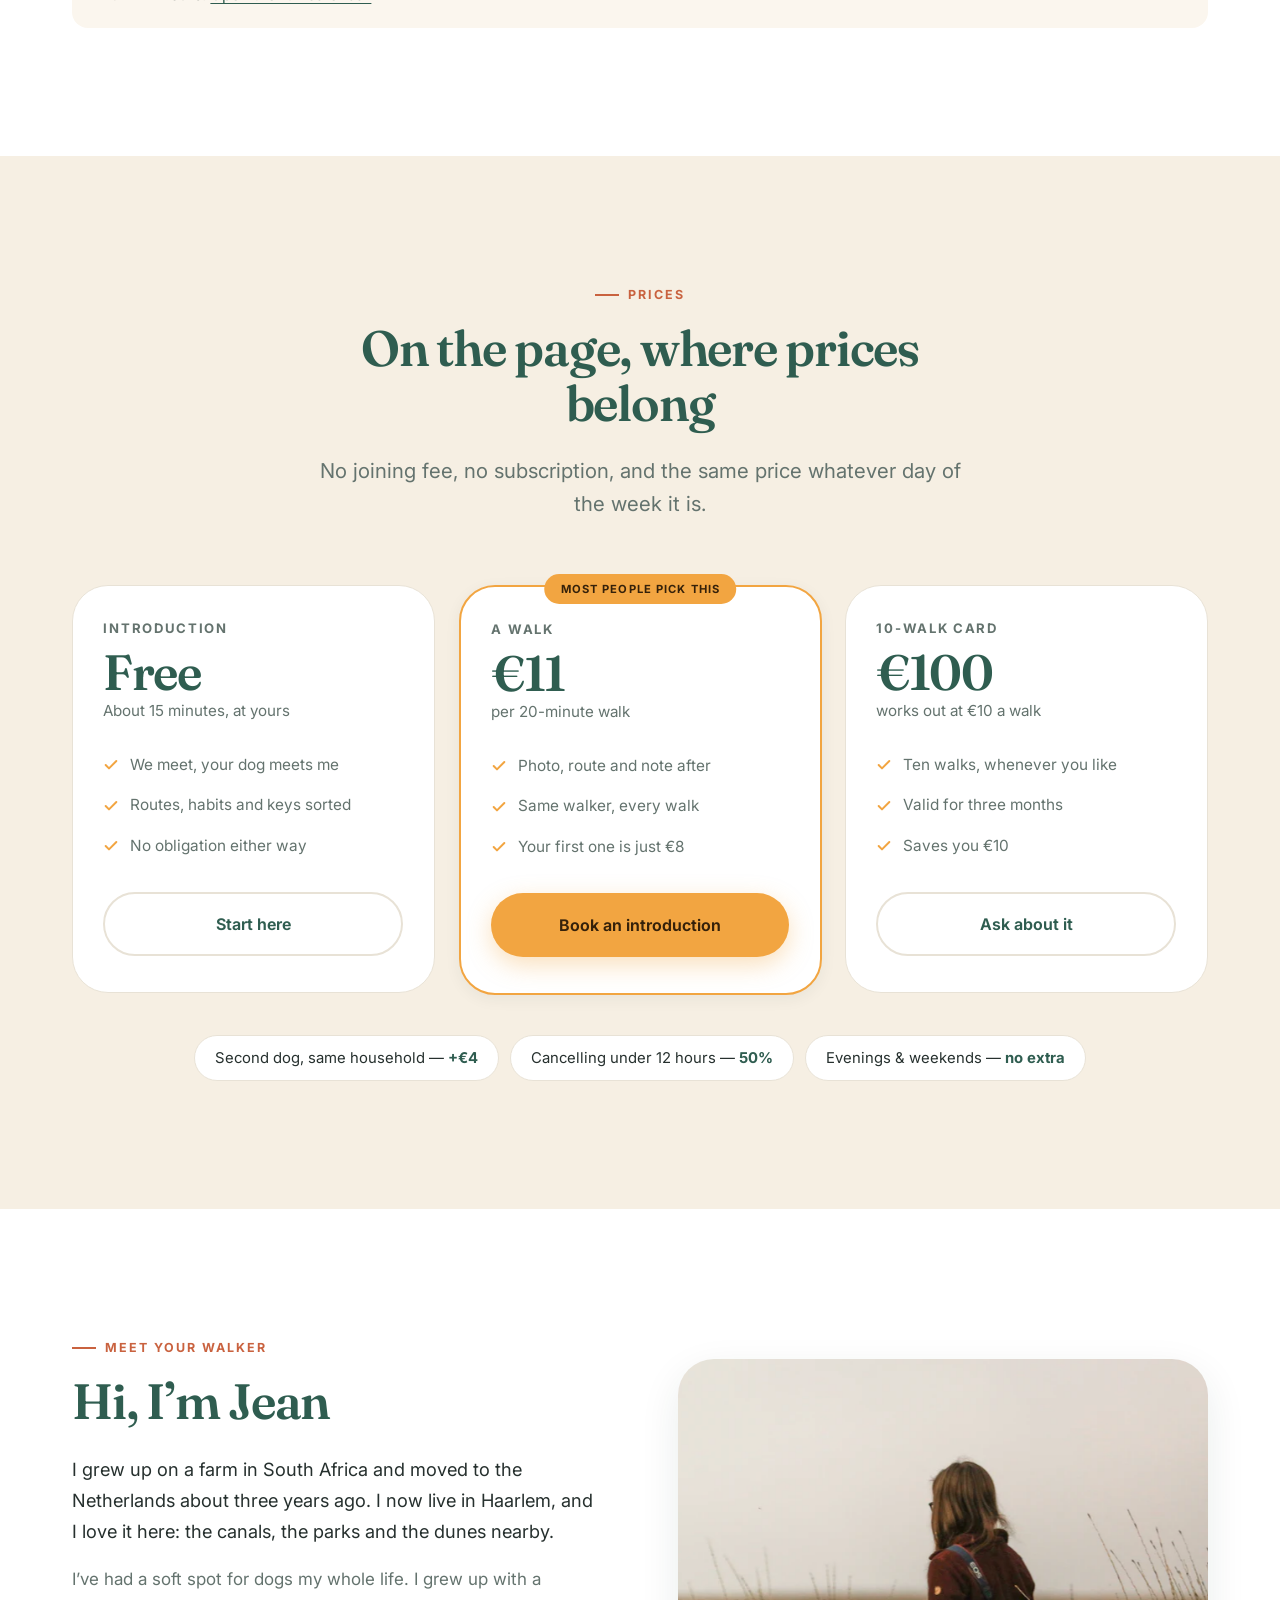
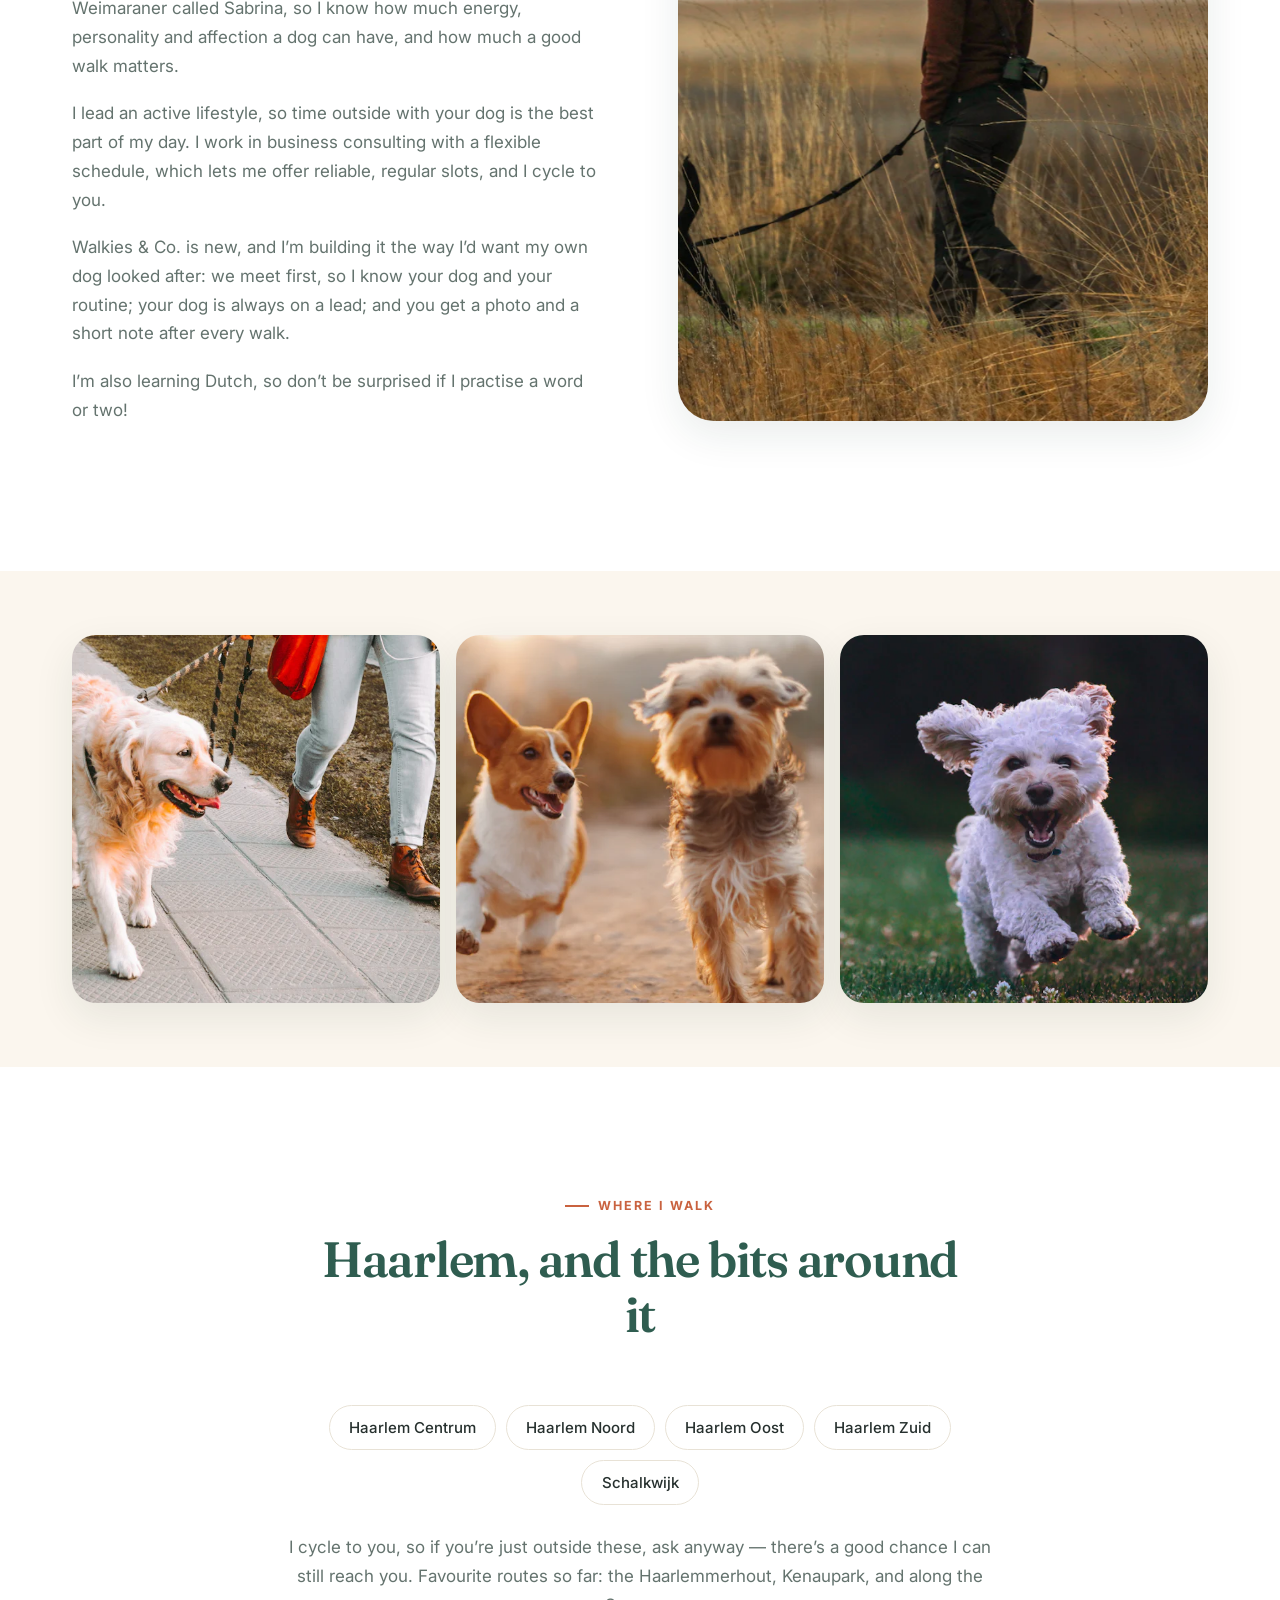
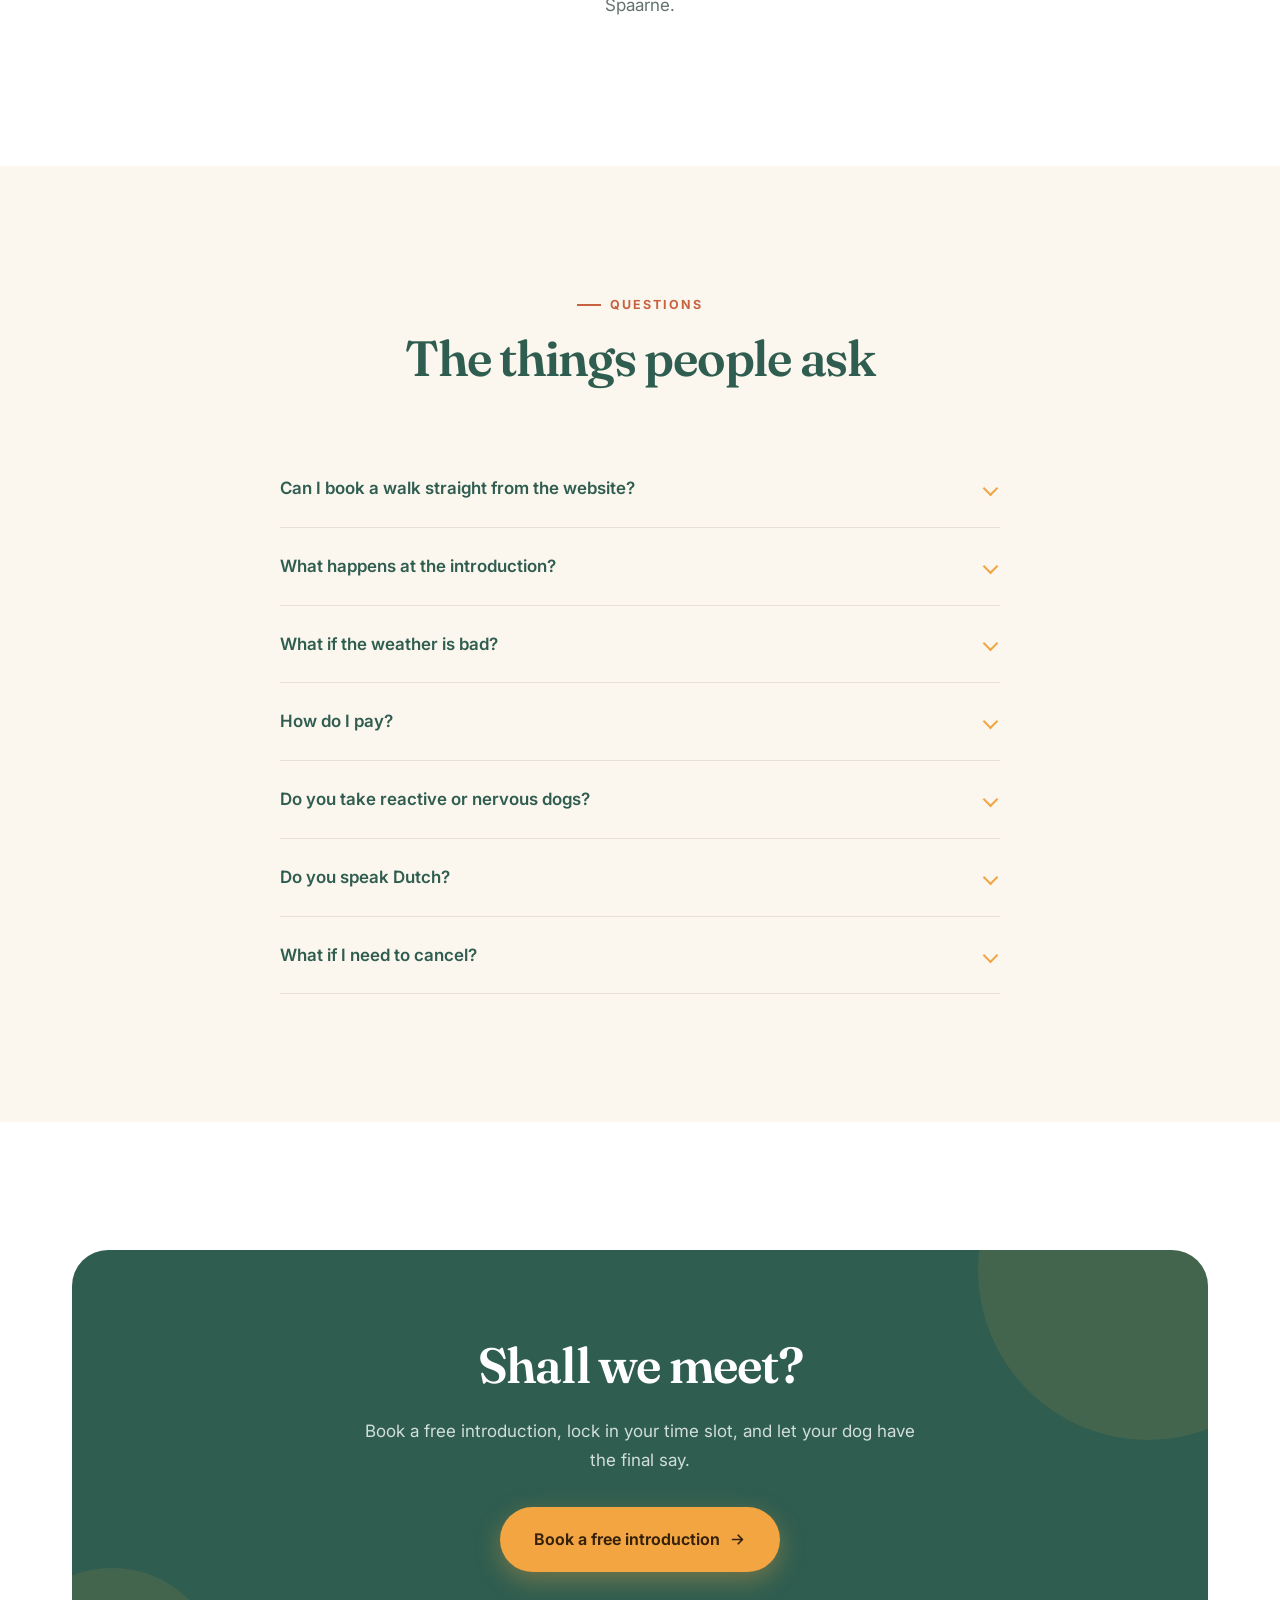
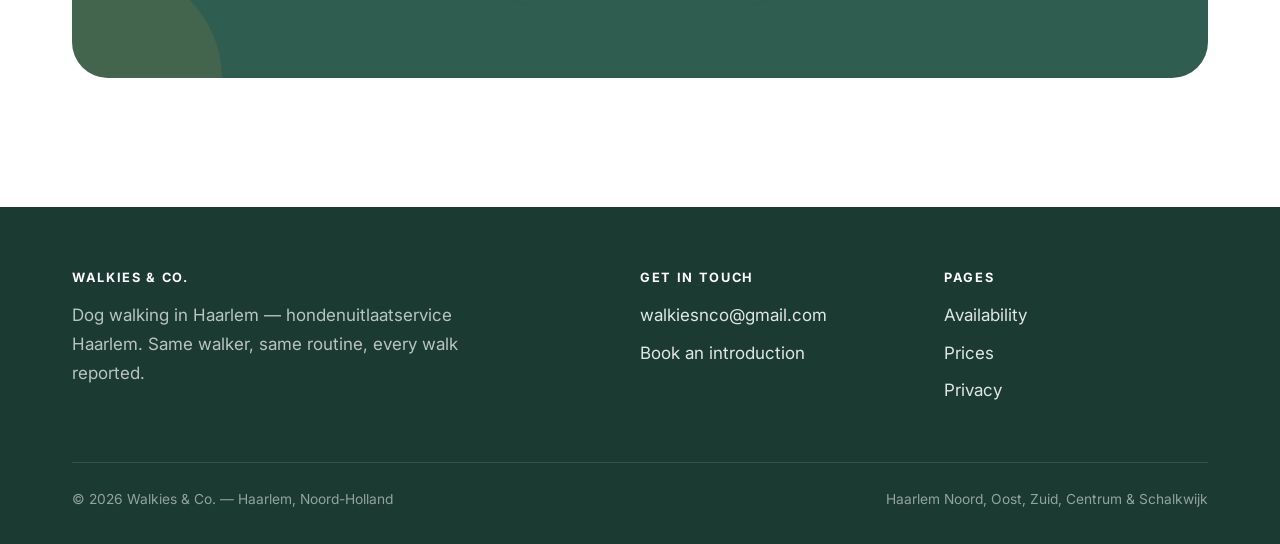
==== commit 2c233371: "Drop the SVG dog; paw trails now lead vertically into the steps The constructed dog silhouette read " ====
--- a/index.html
+++ b/index.html
@@ -95,65 +95,47 @@
         <p class="lead">No apps to download, no account to make. A message, a coffee, and a routine that just runs.</p>
       </div>
 
-      <div class="steps">
-        <div class="step" data-reveal="up">
-          <div class="step-n">1</div>
-          <h3>Send an enquiry</h3>
-          <p>Tell me your dog&rsquo;s name, your neighbourhood and the days that would suit. About a minute of typing.</p>
-        </div>
-        <div class="step" data-reveal="up" data-delay="110">
-          <div class="step-n">2</div>
-          <h3>Meet &amp; greet</h3>
-          <p>I come to you. We talk routes, habits and keys, and your dog gets the final say on whether I pass.</p>
-        </div>
-        <div class="step" data-reveal="up" data-delay="220">
-          <div class="step-n">3</div>
-          <h3>Complete the profile</h3>
-          <p>Vet, health, quirks and emergency contacts, filled in together on my tablet while we&rsquo;re sat there.</p>
-        </div>
-        <div class="step" data-reveal="up" data-delay="330">
-          <div class="step-n">4</div>
-          <h3>Schedule walks</h3>
-          <p>Your regular slot goes in the diary and stays there. Photo and note land after every walk.</p>
-        </div>
-      </div>
-    </div>
-  </section>
-  <!-- ===== scroll-scrubbed walk: the dog crosses as you scroll ===== -->
-  <div class="walk-band" aria-hidden="true">
-    <svg class="walk-route" viewBox="0 0 1200 120" preserveAspectRatio="none">
-      <path d="M0 82 C 180 82, 250 44, 430 48 S 770 90, 910 64 S 1115 42, 1200 54" fill="none" stroke="currentColor" stroke-width="2.5" stroke-linecap="round" stroke-dasharray="7 11"/>
-    </svg>
-    <div class="walk-paws">
-      <svg class="wp" viewBox="0 0 24 24" fill="currentColor" style="--i:0"><ellipse cx="12" cy="15.6" rx="5" ry="4.2"/><ellipse cx="5.5" cy="9.4" rx="2.3" ry="3"/><ellipse cx="18.5" cy="9.4" rx="2.3" ry="3"/><ellipse cx="9.3" cy="4.6" rx="2.1" ry="2.8"/><ellipse cx="14.7" cy="4.6" rx="2.1" ry="2.8"/></svg>
-      <svg class="wp" viewBox="0 0 24 24" fill="currentColor" style="--i:1"><ellipse cx="12" cy="15.6" rx="5" ry="4.2"/><ellipse cx="5.5" cy="9.4" rx="2.3" ry="3"/><ellipse cx="18.5" cy="9.4" rx="2.3" ry="3"/><ellipse cx="9.3" cy="4.6" rx="2.1" ry="2.8"/><ellipse cx="14.7" cy="4.6" rx="2.1" ry="2.8"/></svg>
-      <svg class="wp" viewBox="0 0 24 24" fill="currentColor" style="--i:2"><ellipse cx="12" cy="15.6" rx="5" ry="4.2"/><ellipse cx="5.5" cy="9.4" rx="2.3" ry="3"/><ellipse cx="18.5" cy="9.4" rx="2.3" ry="3"/><ellipse cx="9.3" cy="4.6" rx="2.1" ry="2.8"/><ellipse cx="14.7" cy="4.6" rx="2.1" ry="2.8"/></svg>
-      <svg class="wp" viewBox="0 0 24 24" fill="currentColor" style="--i:3"><ellipse cx="12" cy="15.6" rx="5" ry="4.2"/><ellipse cx="5.5" cy="9.4" rx="2.3" ry="3"/><ellipse cx="18.5" cy="9.4" rx="2.3" ry="3"/><ellipse cx="9.3" cy="4.6" rx="2.1" ry="2.8"/><ellipse cx="14.7" cy="4.6" rx="2.1" ry="2.8"/></svg>
-      <svg class="wp" viewBox="0 0 24 24" fill="currentColor" style="--i:4"><ellipse cx="12" cy="15.6" rx="5" ry="4.2"/><ellipse cx="5.5" cy="9.4" rx="2.3" ry="3"/><ellipse cx="18.5" cy="9.4" rx="2.3" ry="3"/><ellipse cx="9.3" cy="4.6" rx="2.1" ry="2.8"/><ellipse cx="14.7" cy="4.6" rx="2.1" ry="2.8"/></svg>
-      <svg class="wp" viewBox="0 0 24 24" fill="currentColor" style="--i:5"><ellipse cx="12" cy="15.6" rx="5" ry="4.2"/><ellipse cx="5.5" cy="9.4" rx="2.3" ry="3"/><ellipse cx="18.5" cy="9.4" rx="2.3" ry="3"/><ellipse cx="9.3" cy="4.6" rx="2.1" ry="2.8"/><ellipse cx="14.7" cy="4.6" rx="2.1" ry="2.8"/></svg>
-      <svg class="wp" viewBox="0 0 24 24" fill="currentColor" style="--i:6"><ellipse cx="12" cy="15.6" rx="5" ry="4.2"/><ellipse cx="5.5" cy="9.4" rx="2.3" ry="3"/><ellipse cx="18.5" cy="9.4" rx="2.3" ry="3"/><ellipse cx="9.3" cy="4.6" rx="2.1" ry="2.8"/><ellipse cx="14.7" cy="4.6" rx="2.1" ry="2.8"/></svg>
-      <svg class="wp" viewBox="0 0 24 24" fill="currentColor" style="--i:7"><ellipse cx="12" cy="15.6" rx="5" ry="4.2"/><ellipse cx="5.5" cy="9.4" rx="2.3" ry="3"/><ellipse cx="18.5" cy="9.4" rx="2.3" ry="3"/><ellipse cx="9.3" cy="4.6" rx="2.1" ry="2.8"/><ellipse cx="14.7" cy="4.6" rx="2.1" ry="2.8"/></svg>
-      <svg class="wp" viewBox="0 0 24 24" fill="currentColor" style="--i:8"><ellipse cx="12" cy="15.6" rx="5" ry="4.2"/><ellipse cx="5.5" cy="9.4" rx="2.3" ry="3"/><ellipse cx="18.5" cy="9.4" rx="2.3" ry="3"/><ellipse cx="9.3" cy="4.6" rx="2.1" ry="2.8"/><ellipse cx="14.7" cy="4.6" rx="2.1" ry="2.8"/></svg>
-      <svg class="wp" viewBox="0 0 24 24" fill="currentColor" style="--i:9"><ellipse cx="12" cy="15.6" rx="5" ry="4.2"/><ellipse cx="5.5" cy="9.4" rx="2.3" ry="3"/><ellipse cx="18.5" cy="9.4" rx="2.3" ry="3"/><ellipse cx="9.3" cy="4.6" rx="2.1" ry="2.8"/><ellipse cx="14.7" cy="4.6" rx="2.1" ry="2.8"/></svg>
-      <svg class="wp" viewBox="0 0 24 24" fill="currentColor" style="--i:10"><ellipse cx="12" cy="15.6" rx="5" ry="4.2"/><ellipse cx="5.5" cy="9.4" rx="2.3" ry="3"/><ellipse cx="18.5" cy="9.4" rx="2.3" ry="3"/><ellipse cx="9.3" cy="4.6" rx="2.1" ry="2.8"/><ellipse cx="14.7" cy="4.6" rx="2.1" ry="2.8"/></svg>
-      <svg class="wp" viewBox="0 0 24 24" fill="currentColor" style="--i:11"><ellipse cx="12" cy="15.6" rx="5" ry="4.2"/><ellipse cx="5.5" cy="9.4" rx="2.3" ry="3"/><ellipse cx="18.5" cy="9.4" rx="2.3" ry="3"/><ellipse cx="9.3" cy="4.6" rx="2.1" ry="2.8"/><ellipse cx="14.7" cy="4.6" rx="2.1" ry="2.8"/></svg>
-    </div>
-    <div class="walk-dog">
-      <svg viewBox="0 0 132 86" fill="#2F5D50">
-        <path class="tail" d="M30 40 Q16 32 19 15" stroke="#2F5D50" stroke-width="6" stroke-linecap="round" fill="none"/>
-        <rect class="leg lb" x="36" y="50" width="7" height="26" rx="3.5"/>
-        <rect class="leg lf" x="86" y="50" width="7" height="26" rx="3.5"/>
-        <ellipse cx="64" cy="44" rx="32" ry="16"/>
-        <rect class="leg lb2" x="48" y="50" width="7" height="26" rx="3.5"/>
-        <rect class="leg lf2" x="74" y="50" width="7" height="26" rx="3.5"/>
-        <path d="M88 34 L100 20 L112 30 Z"/>
-        <ellipse cx="105" cy="26" rx="14" ry="11"/>
-        <rect x="112" y="26" width="17" height="9" rx="4.5"/>
-        <circle cx="127" cy="29" r="2.6" fill="#1B3A31"/>
-        <path class="ear" d="M99 15 Q94 2 104 6 Q106 12 103 18 Z"/>
-      </svg>
-    </div>
-  </div>
+      <!-- paws lead you down into the steps -->
+      <div class="lead-in" data-trail="lead" aria-hidden="true"></div>
+
+      <div class="walk-steps">
+        <div class="trail trail-a" data-trail="main" aria-hidden="true"></div>
+        <div class="trail trail-b" data-trail="second" aria-hidden="true"></div>
+
+        <article class="wstep" data-reveal="up">
+          <div class="wstep-n">1</div>
+          <div class="wstep-body">
+            <h3>Send an enquiry</h3>
+            <p>Tell me your dog&rsquo;s name, your neighbourhood and which days would suit you. About a minute of typing, and there&rsquo;s nothing to sign up for.</p>
+          </div>
+        </article>
+
+        <article class="wstep alt" data-reveal="up">
+          <div class="wstep-n">2</div>
+          <div class="wstep-body">
+            <h3>Meet &amp; greet</h3>
+            <p>I come to you. We talk routes, habits, keys and the things that set your dog off &mdash; and your dog gets the final say on whether I pass.</p>
+          </div>
+        </article>
+
+        <article class="wstep" data-reveal="up">
+          <div class="wstep-n">3</div>
+          <div class="wstep-body">
+            <h3>Complete the profile</h3>
+            <p>Vet details, health, medication, quirks and emergency contacts. We fill it in together on my tablet while we&rsquo;re sat there, so nothing gets forgotten.</p>
+          </div>
+        </article>
+
+        <article class="wstep alt" data-reveal="up">
+          <div class="wstep-n">4</div>
+          <div class="wstep-body">
+            <h3>Schedule walks</h3>
+            <p>Your regular slot goes in the diary and stays there. A photo, the route and a short note land after every single walk.</p>
+          </div>
+        </article>
+      </div>
+    </div>
+  </section>
 
   <!-- ================= PROMISE (split) ================= -->
   <section class="bg-cream">
--- a/assets/css/styles.css
+++ b/assets/css/styles.css
@@ -159,47 +159,65 @@
 [data-parallax] > img { will-change: transform; transform: translate3d(0, var(--py, 0px), 0) scale(1.14); }
 .hero-bg[data-parallax] > img { transform: translate3d(0, var(--py, 0px), 0) scale(1.1); }
 
-/* --- Walk band: the dog crosses the screen as you scroll --- */
-.walk-band {
-  position: relative; height: 140px; margin-block: clamp(1rem, 4vw, 2.5rem);
-  overflow: hidden; color: var(--forest);
-}
-.walk-route {
-  position: absolute; inset: 0; width: 100%; height: 100%;
-  opacity: .22;
-  stroke-dasharray: 7 11;
-  stroke-dashoffset: var(--route, 1000);
-}
-.walk-paws { position: absolute; inset: 0; }
-.walk-paws .wp:nth-child(odd)  { margin-top: -19px; }
-.walk-paws .wp:nth-child(even) { margin-top: 5px; }
-.walk-paws .wp {
-  position: absolute; width: 22px; height: 22px;
-  left: calc(3% + var(--i) * 8%);
-  top: 56%;
-  transform: rotate(calc(var(--i) * 11deg - 30deg)) scale(var(--s, 0));
+/* --- Paw trails: decorative, injected by main.js --- */
+.paw {
+  position: absolute;
+  left: var(--x); top: var(--y);
+  width: var(--w, 26px); height: var(--w, 26px);
+  margin: calc(var(--w, 26px) / -2);
+  transform: rotate(var(--r, 0deg)) scale(var(--s, .5));
   opacity: var(--o, 0);
-  transition: none;
-}
-.walk-dog {
-  position: absolute; top: 28px; left: 0;
-  width: clamp(76px, 9vw, 112px);
-  transform: translate3d(var(--dx, 0px), 0, 0);
-  will-change: transform;
-}
-.walk-dog svg { width: 100%; height: auto; overflow: visible; }
-.walk-dog .leg  { transform-origin: 50% 0%; animation: trot .62s linear infinite; }
-.walk-dog .lf2,
-.walk-dog .lb2  { animation-delay: -.31s; }
-.walk-dog .tail { transform-origin: 30px 40px; animation: wag .5s ease-in-out infinite alternate; }
-@keyframes trot { 0%{transform:rotate(19deg)} 50%{transform:rotate(-19deg)} 100%{transform:rotate(19deg)} }
-@keyframes wag  { from{transform:rotate(-13deg)} to{transform:rotate(13deg)} }
+  transition: opacity .45s var(--ease), transform .45s var(--ease);
+  pointer-events: none;
+}
+
+/* the short trail that walks you into the section */
+.lead-in {
+  position: relative;
+  height: 130px;
+  margin: -1rem auto clamp(1rem, 3vw, 2rem);
+  max-width: 340px;
+}
+
+/* --- Steps as a walk down the page --- */
+.walk-steps { position: relative; max-width: 62rem; margin-inline: auto; padding-block: 1rem; }
+.trail { position: absolute; inset: 0; pointer-events: none; z-index: 0; }
+
+.wstep {
+  position: relative; z-index: 1;
+  display: flex; gap: 1.5rem; align-items: flex-start;
+  background: var(--white);
+  border: 1px solid var(--line);
+  border-radius: var(--r-xl);
+  padding: clamp(1.75rem, 3.5vw, 2.75rem);
+  margin-bottom: clamp(1.5rem, 4vw, 3rem);
+  box-shadow: var(--shadow-xs);
+  transition: transform .35s var(--ease), box-shadow .35s var(--ease), border-color .35s;
+}
+.wstep:last-child { margin-bottom: 0; }
+.wstep:hover { transform: translateY(-5px); box-shadow: var(--shadow-md); border-color: transparent; }
+
+.wstep-n {
+  flex: none;
+  width: clamp(54px, 7vw, 72px); height: clamp(54px, 7vw, 72px);
+  border-radius: 50%;
+  background: var(--sunshine-lo); color: var(--terracotta);
+  display: grid; place-items: center;
+  font-family: var(--font-head); font-weight: 700;
+  font-size: clamp(1.5rem, 3vw, 2.1rem); line-height: 1;
+  transition: background .35s var(--ease), color .35s var(--ease), transform .35s var(--ease);
+}
+.wstep:hover .wstep-n { background: var(--sunshine); color: var(--cta-text); transform: scale(1.06); }
+.wstep-body h3 { font-size: clamp(1.35rem, 2.6vw, 1.85rem); margin-bottom: .5rem; }
+.wstep-body p  { color: var(--muted); font-size: clamp(1rem, 1.5vw, 1.1rem); margin-bottom: 0; }
+
+@media (min-width: 56rem) {
+  .wstep     { width: 60%; }
+  .wstep.alt { margin-left: auto; }
+}
 
 @media (prefers-reduced-motion: reduce) {
-  [data-parallax] > img { transform: none !important; }
-  .walk-dog { display: none; }
-  .walk-paws .wp { --o: .28; --s: 1; }
-  .walk-route { stroke-dashoffset: 0 !important; }
+  .paw { --o: .26 !important; --s: 1 !important; transition: none; }
 }
 
 /* --- Scroll reveals --- */
@@ -212,22 +230,6 @@
 @media (prefers-reduced-motion: reduce) {
   [data-reveal] { opacity: 1 !important; transform: none !important; transition: none; }
 }
-
-/* --- Steps --- */
-.steps { display: grid; gap: 1.25rem; grid-template-columns: 1fr; counter-reset: step; }
-@media (min-width: 52rem) { .steps { grid-template-columns: repeat(4, 1fr); gap: 1rem; } }
-.step {
-  background: var(--white); border: 1px solid var(--line); border-radius: var(--r-lg);
-  padding: 2rem 1.6rem; position: relative; transition: transform .3s var(--ease), box-shadow .3s var(--ease), border-color .3s;
-}
-.step:hover { transform: translateY(-6px); box-shadow: var(--shadow-md); border-color: transparent; }
-.step-n {
-  width: 42px; height: 42px; border-radius: 50%; background: var(--sunshine-lo); color: var(--terracotta);
-  display: grid; place-items: center; font-family: var(--font-head); font-weight: 700; font-size: 1.05rem;
-  margin-bottom: 1.1rem; transition: background .3s, color .3s;
-}
-.step:hover .step-n { background: var(--sunshine); color: var(--cta-text); }
-.step p { color: var(--muted); font-size: .97rem; margin-bottom: 0; }
 
 /* --- Cards --- */
 .grid { display: grid; gap: 1.5rem; grid-template-columns: 1fr; }
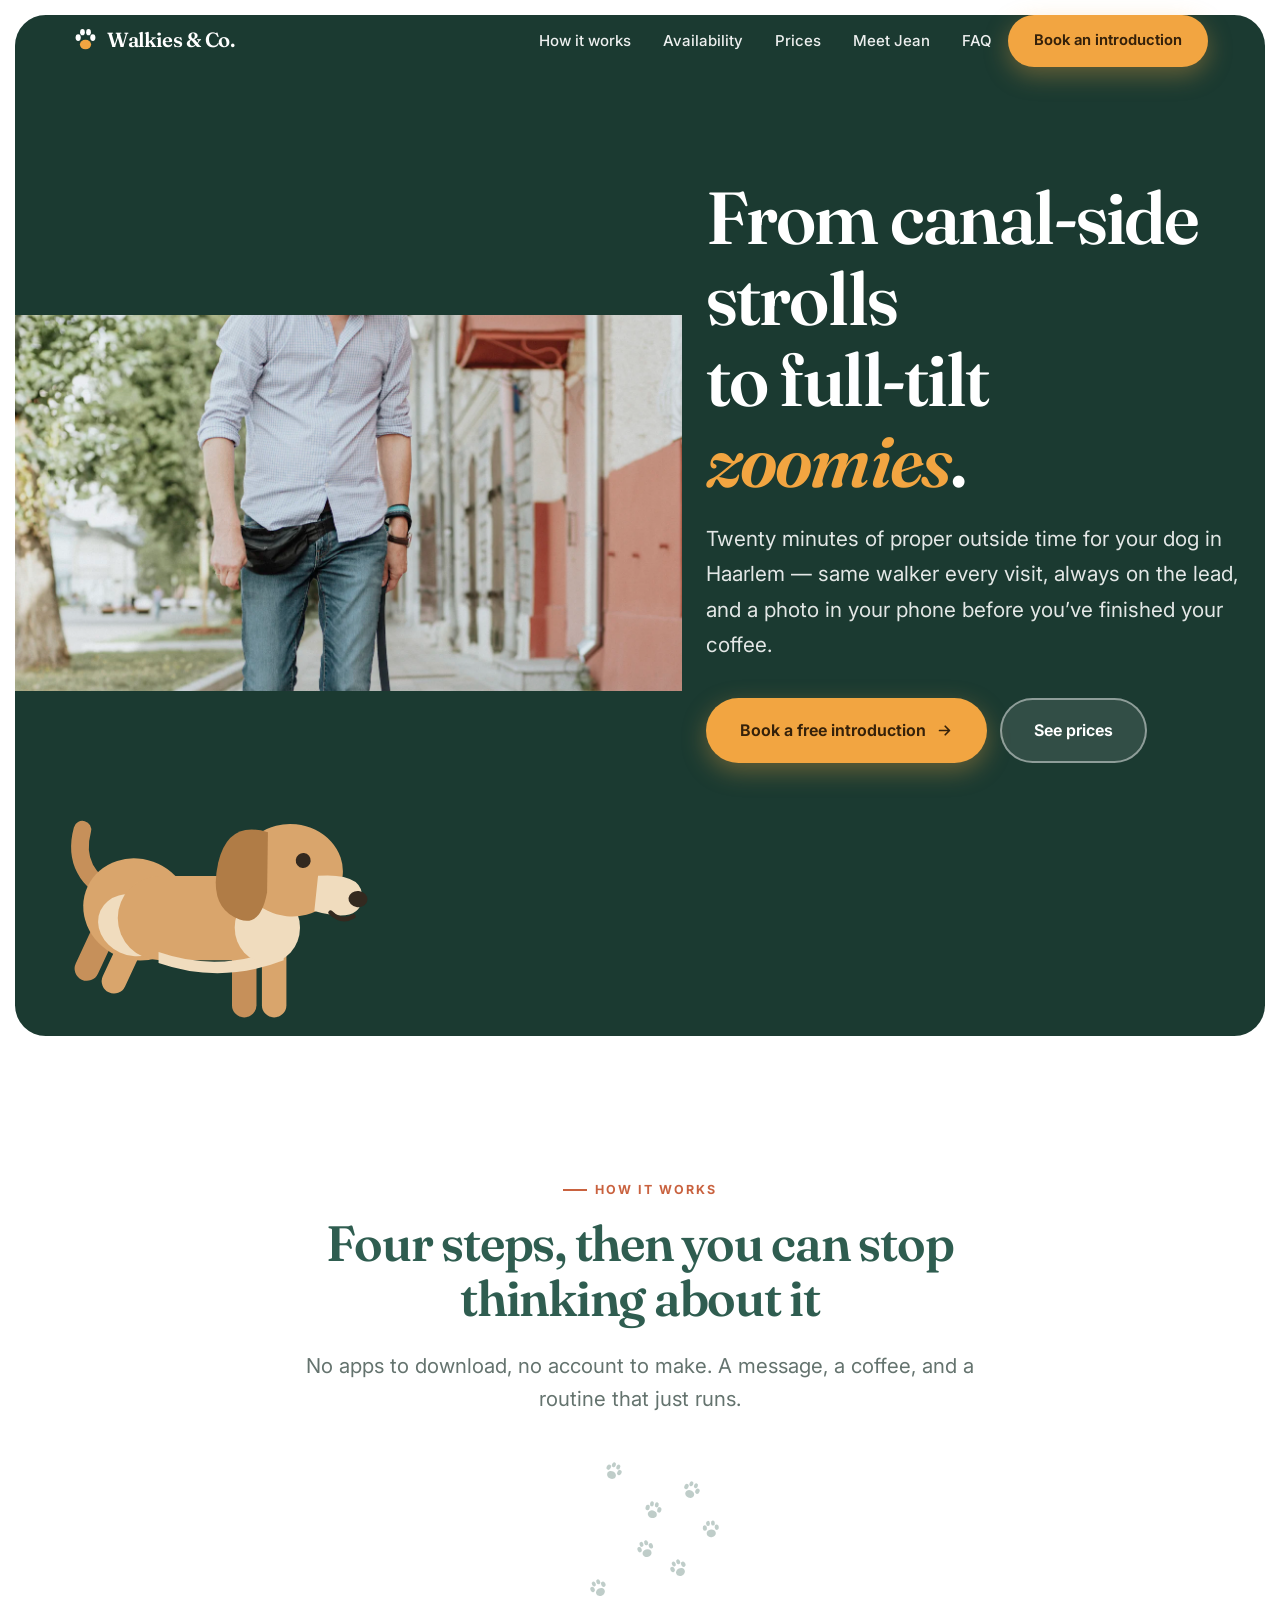
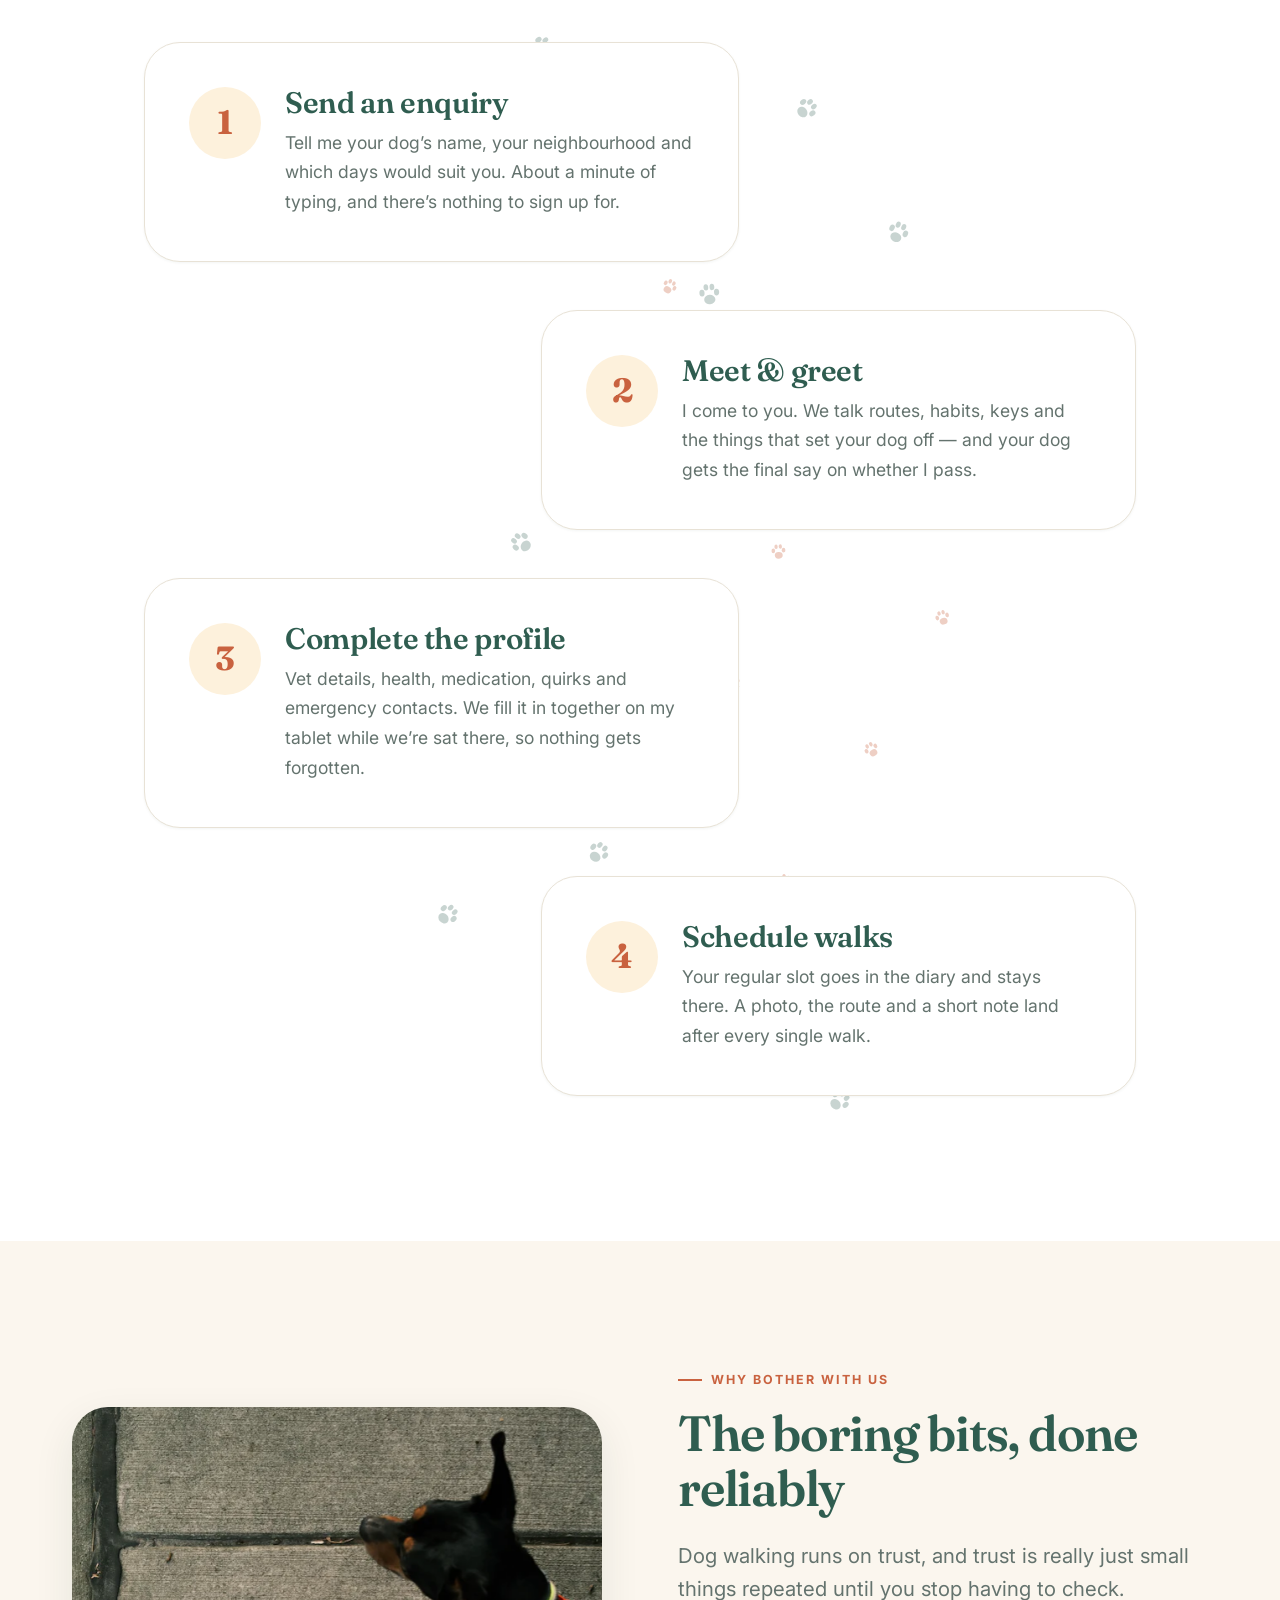
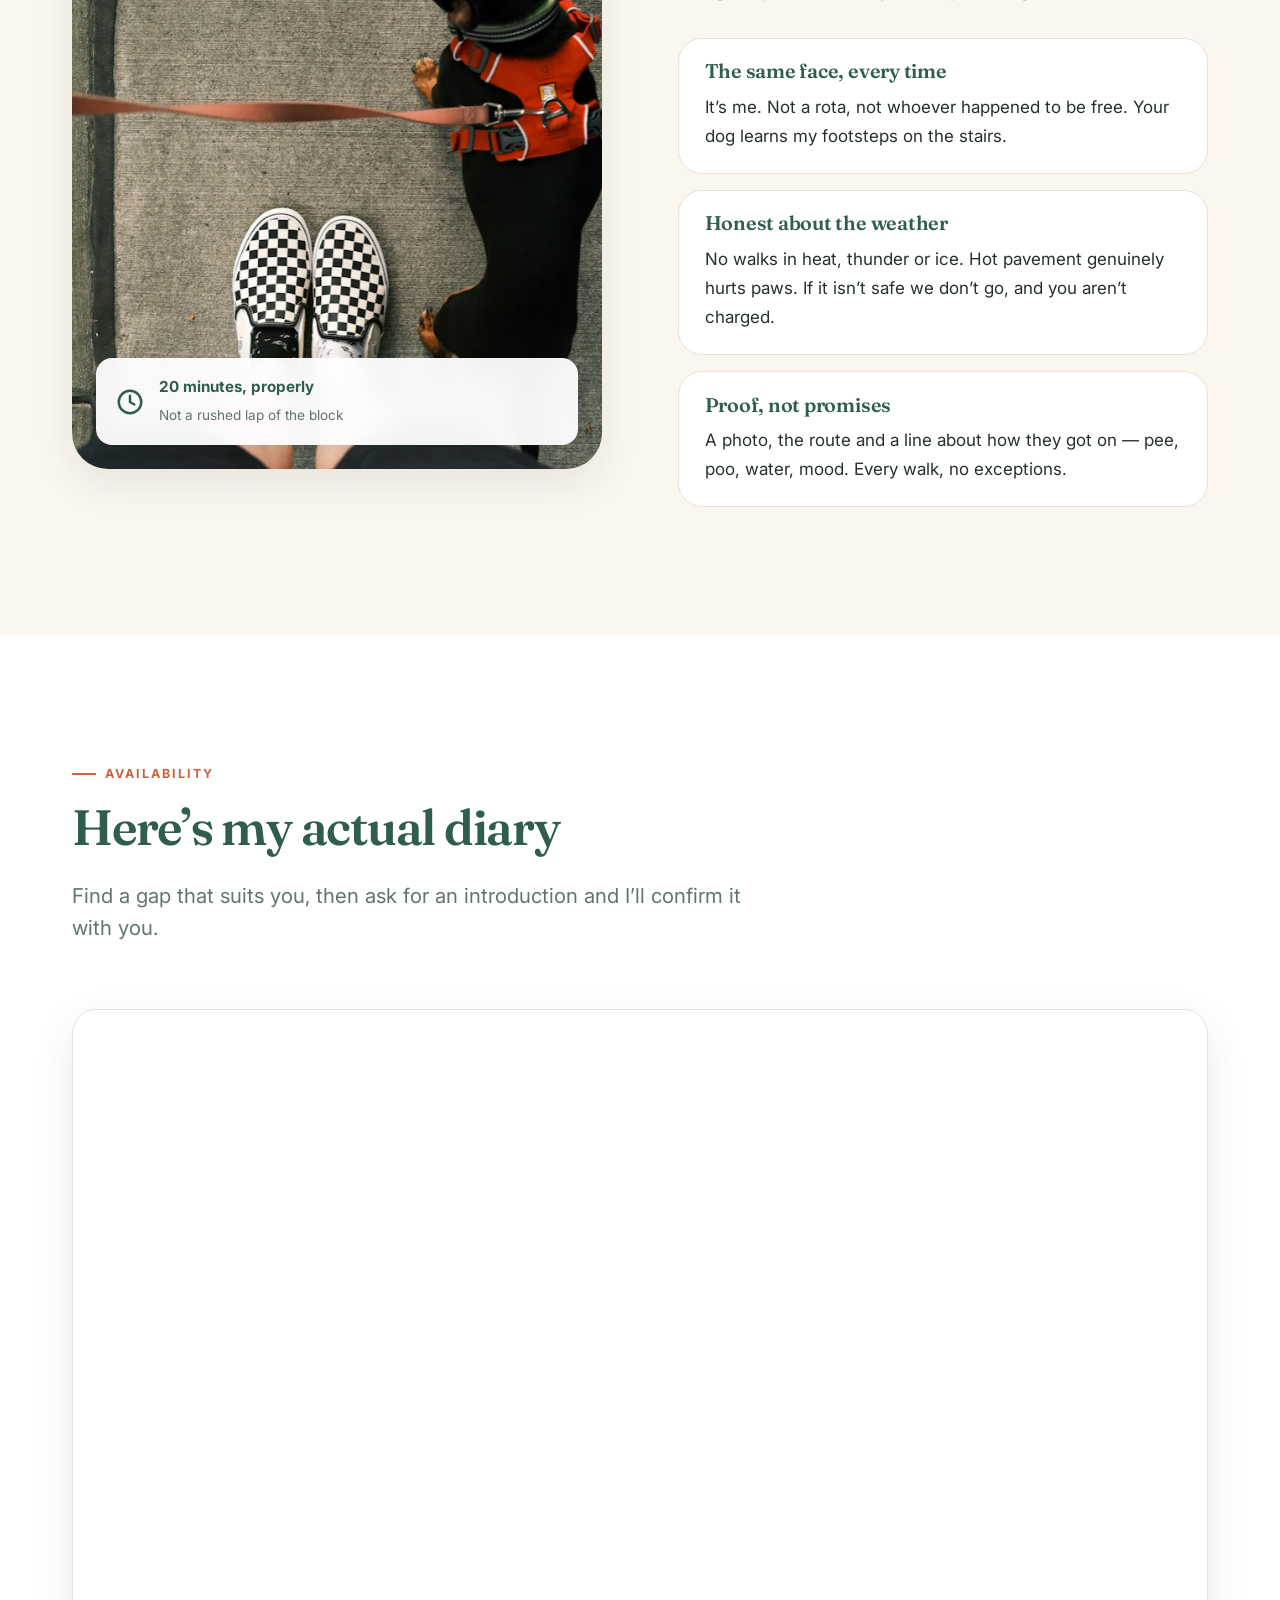
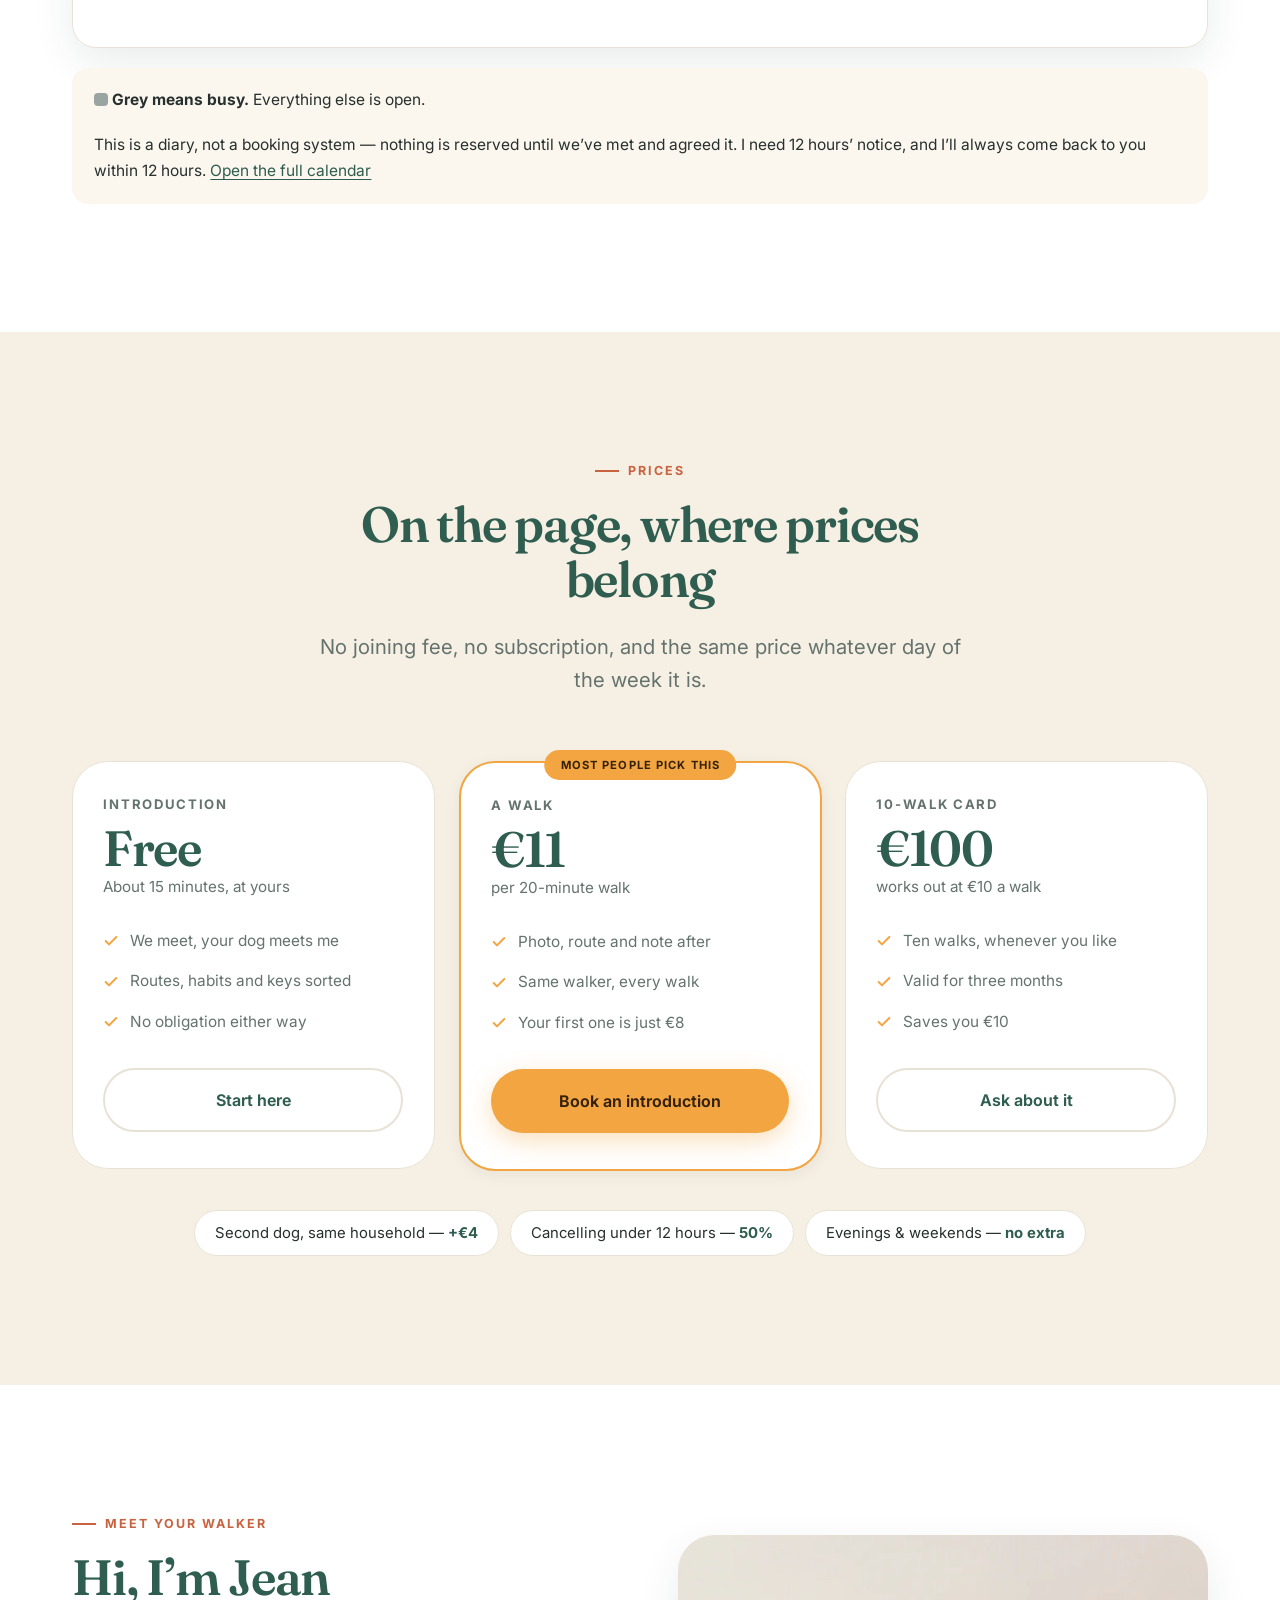
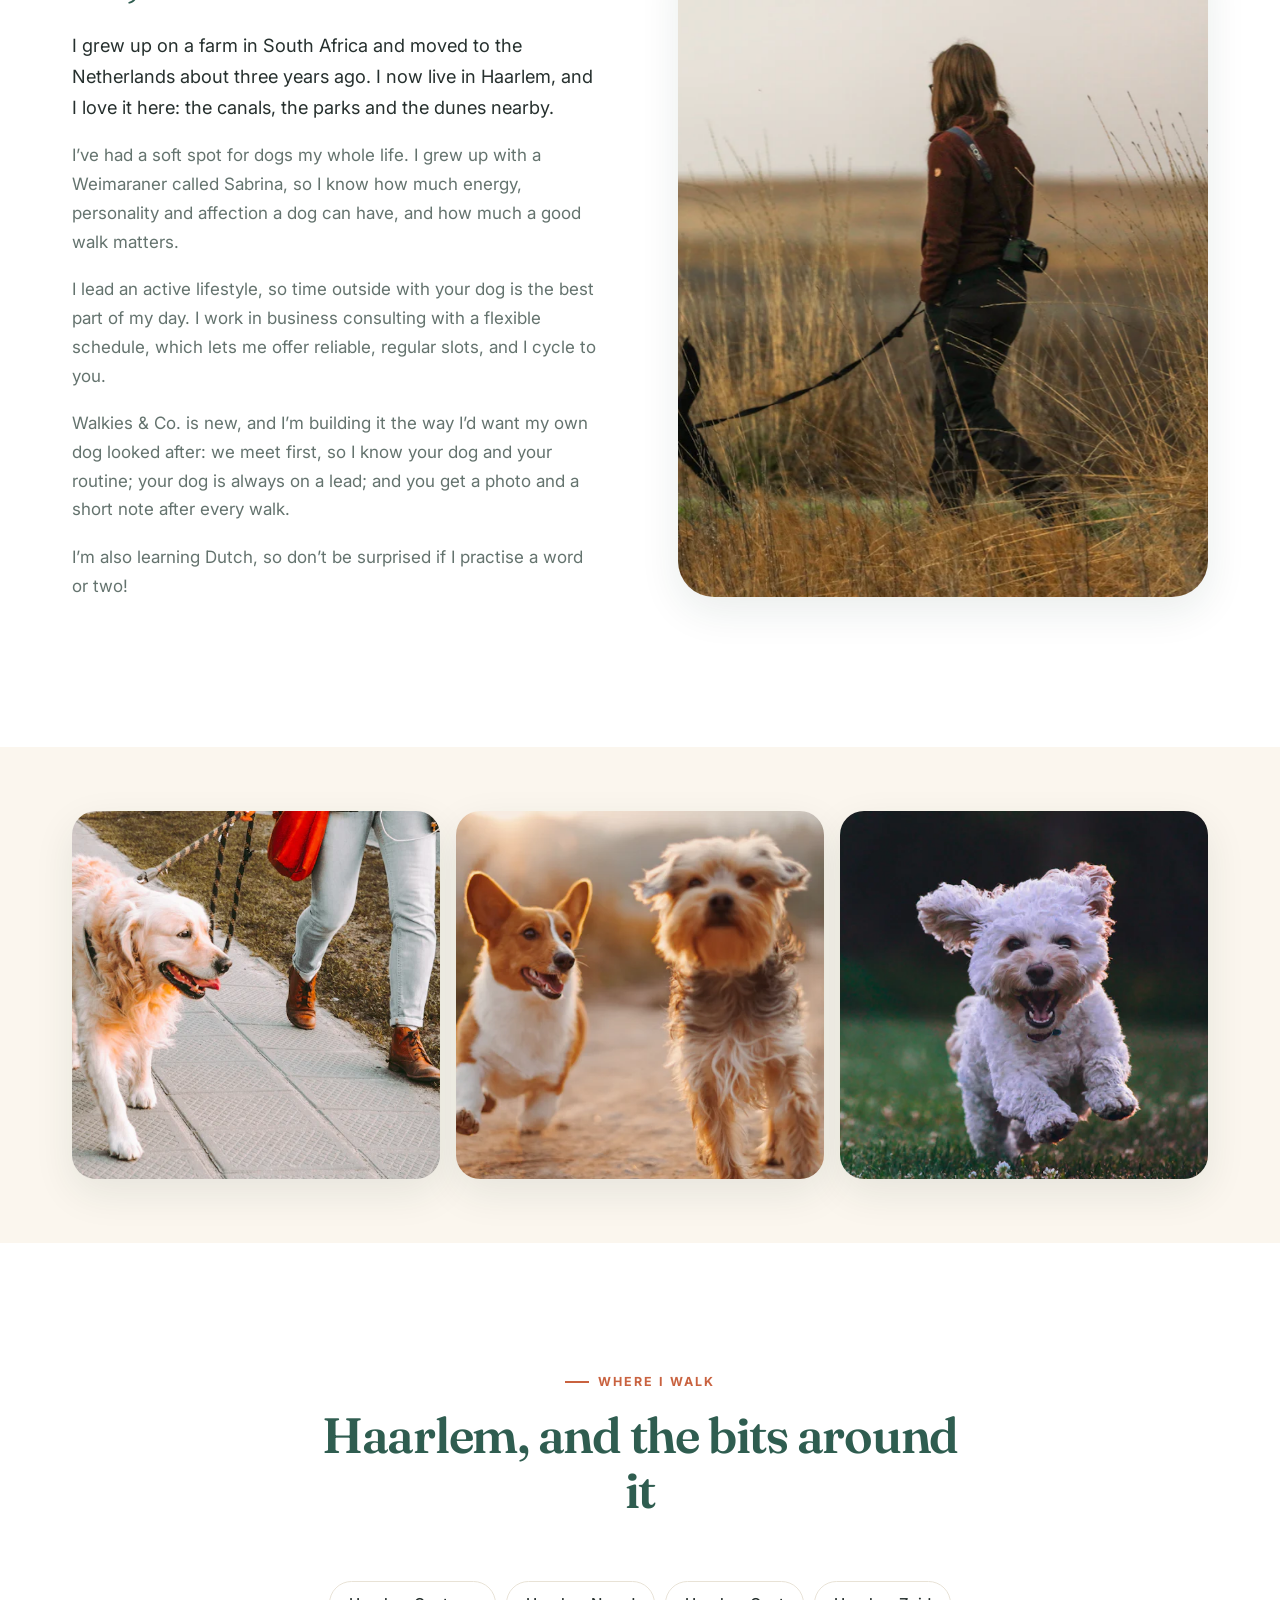
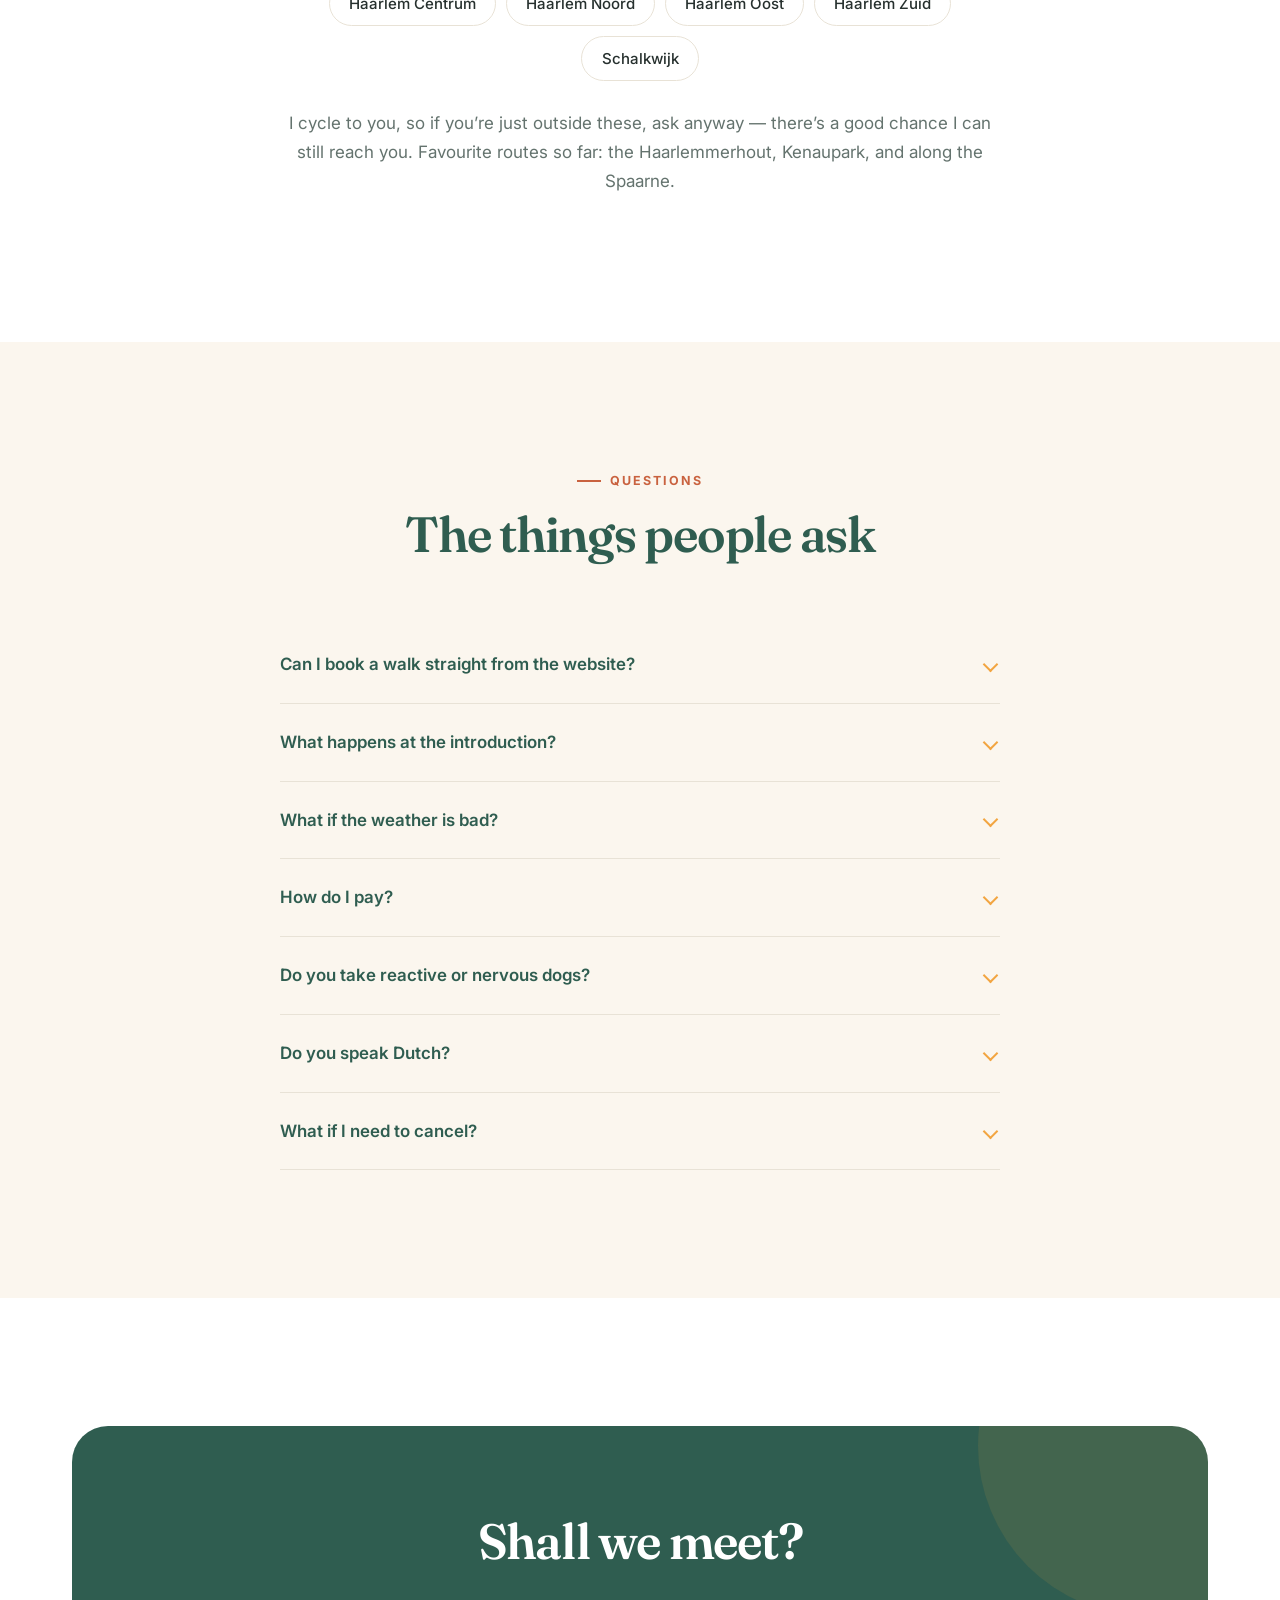
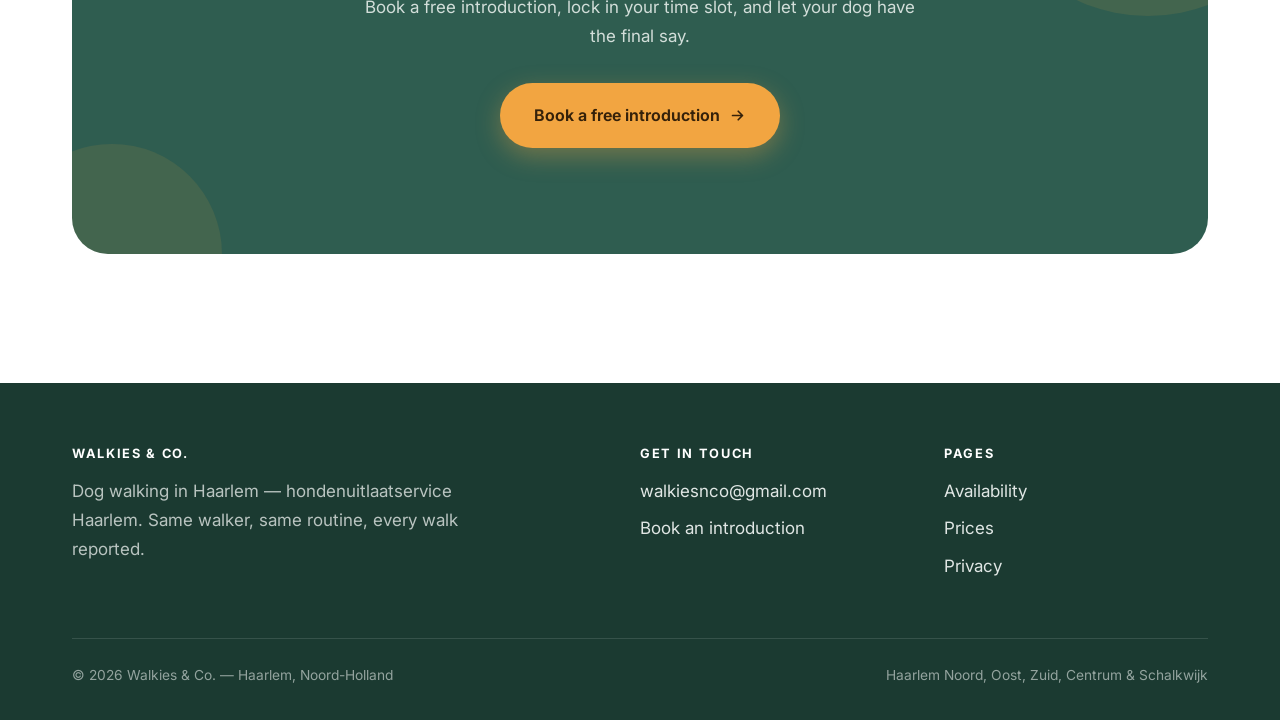
==== commit 36c219f8: "Rounded hero panel with nav inside, and an illustrated dog that stands Following the MWDT reference " ====
--- a/index.html
+++ b/index.html
@@ -60,6 +60,7 @@
 </header>
 
 <main>
+  <div class="hero-shell">
 
   <!-- ================= HERO ================= -->
   <section class="hero">
@@ -84,7 +85,54 @@
         </div>
       </div>
     </div>
-  </section>
+
+      <div class="dog-stage" aria-hidden="true">
+
+        <svg class="birds" viewBox="0 0 220 150" fill="none" stroke="#F7EBD7" stroke-width="3.2" stroke-linecap="round">
+          <g class="bird" style="--bi:0"><path d="M0 18 q9 -10 18 0 q9 -10 18 0"/></g>
+          <g class="bird" style="--bi:1"><path d="M0 18 q7 -8 14 0 q7 -8 14 0"/></g>
+          <g class="bird" style="--bi:2"><path d="M0 18 q6 -7 12 0 q6 -7 12 0"/></g>
+        </svg>
+
+        <svg class="bark" viewBox="0 0 70 70" fill="none" stroke="#F2A541" stroke-width="4.5" stroke-linecap="round">
+          <path class="ba" style="--ai:0" d="M10 35 q9 -9 0 -18"/>
+          <path class="ba" style="--ai:1" d="M26 35 q15 -15 0 -30"/>
+          <path class="ba" style="--ai:2" d="M42 35 q21 -21 0 -42"/>
+        </svg>
+
+        <svg class="dogsvg" viewBox="0 0 250 205">
+          <g class="d-tail">
+            <path d="M62 96 C 44 92, 34 74, 40 52" stroke="#C6905A" stroke-width="13" stroke-linecap="round" fill="none"/>
+          </g>
+
+          <g class="d-rear">
+            <rect class="d-leg" x="60" y="112" width="18" height="58" rx="9" fill="#C6905A"/>
+            <rect class="d-leg" x="82" y="114" width="18" height="56" rx="9" fill="#D9A56C"/>
+            <ellipse cx="84" cy="106" rx="40" ry="37" fill="#D9A56C"/>
+            <ellipse cx="86" cy="118" rx="26" ry="22" fill="#F0DCBE"/>
+          </g>
+
+          <g class="d-core">
+            <rect class="d-leg" x="150" y="112" width="18" height="58" rx="9" fill="#C6905A"/>
+            <rect class="d-leg" x="172" y="112" width="18" height="58" rx="9" fill="#D9A56C"/>
+            <rect x="66" y="66" width="128" height="62" rx="31" fill="#D9A56C"/>
+            <path d="M96 122 q46 16 92 -4 l0 10 q-46 18 -92 2 z" fill="#F0DCBE"/>
+            <ellipse cx="176" cy="104" rx="24" ry="26" fill="#F0DCBE"/>
+
+            <g class="d-head">
+              <ellipse cx="192" cy="60" rx="38" ry="34" fill="#D9A56C"/>
+              <path d="M212 62 q34 -6 34 14 q0 18 -34 12 z" fill="#F0DCBE"/>
+              <ellipse cx="243" cy="76" rx="7" ry="6" fill="#33291F"/>
+              <path class="d-mouth" d="M224 88 q9 7 17 1" stroke="#33291F" stroke-width="3.4" fill="none" stroke-linecap="round"/>
+              <ellipse class="d-yap" cx="231" cy="93" rx="10" ry="8" fill="#8C4A32"/>
+              <circle cx="200" cy="52" r="5.5" fill="#33291F"/>
+              <path class="d-ear" d="M172 34 q-30 -6 -34 26 q-4 34 20 40 q16 4 18 -22 z" fill="#B07C46"/>
+            </g>
+          </g>
+        </svg>
+      </div>
+  </section>
+  </div>
 
   <!-- ================= HOW IT WORKS ================= -->
   <section id="how">
--- a/assets/css/styles.css
+++ b/assets/css/styles.css
@@ -110,13 +110,25 @@
 
 /* --- Header --- */
 .site-header {
-  position: sticky; top: 0; z-index: 80;
-  background: rgba(255,255,255,.88);
+  position: fixed; top: 0; left: 0; right: 0; z-index: 90;
+  background: transparent;
+  border-bottom: 1px solid transparent;
+  transition: background .35s var(--ease), border-color .35s, box-shadow .35s;
+  padding-inline: clamp(8px, 1.2vw, 16px);
+}
+.site-header.scrolled {
+  background: rgba(255,255,255,.92);
   backdrop-filter: saturate(180%) blur(14px);
-  border-bottom: 1px solid transparent;
-  transition: border-color .3s, box-shadow .3s;
-}
-.site-header.scrolled { border-bottom-color: var(--line); box-shadow: var(--shadow-xs); }
+  border-bottom-color: var(--line);
+  box-shadow: var(--shadow-xs);
+}
+/* nav sits inside the hero image, so it starts light and flips on scroll */
+.site-header .brand { color: #fff; }
+.site-header .nav a { color: rgba(255,255,255,.92); }
+.site-header.scrolled .brand { color: var(--forest); }
+.site-header.scrolled .nav a { color: var(--charcoal); }
+.site-header .brand svg ellipse:not(:first-child) { fill: #fff; transition: fill .35s var(--ease); }
+.site-header.scrolled .brand svg ellipse:not(:first-child) { fill: #2F5D50; }
 .site-header .wrap { display: flex; align-items: center; gap: 1rem; padding-block: .95rem; }
 .brand {
   display: flex; align-items: center; gap: .5rem;
@@ -137,12 +149,23 @@
 }
 
 /* --- Hero --- */
-.hero { position: relative; min-height: min(90vh, 780px); display: flex; align-items: center; overflow: hidden; padding-block: clamp(4rem,10vw,7rem); }
-.hero-bg { position: absolute; inset: 0; z-index: 0; }
-.hero-bg img { width: 100%; height: 100%; object-fit: cover; object-position: center 40%; }
-.hero-bg::after {
-  content:""; position: absolute; inset: 0;
-  background: linear-gradient(100deg, rgba(27,58,49,.93) 0%, rgba(27,58,49,.78) 45%, rgba(27,58,49,.28) 100%);
+.hero-shell {
+  position: relative;
+  margin: clamp(8px, 1.2vw, 16px);
+  border-radius: clamp(18px, 2.4vw, 34px);
+  overflow: hidden;
+  background: var(--forest-deep);
+  isolation: isolate;
+}
+
+
+.hero {
+  position: relative;
+  min-height: min(88vh, 760px);
+  display: flex; align-items: center;
+  overflow: hidden;
+  padding-block: clamp(3rem,8vw,6rem) clamp(9rem,22vw,13rem);
+  padding-top: calc(var(--header-h, 74px) + clamp(2.5rem,7vw,5rem));
 }
 .hero .wrap { position: relative; z-index: 2; }
 .hero-inner { max-width: 42rem; }
@@ -158,6 +181,79 @@
 [data-parallax] { overflow: hidden; }
 [data-parallax] > img { will-change: transform; transform: translate3d(0, var(--py, 0px), 0) scale(1.14); }
 .hero-bg[data-parallax] > img { transform: translate3d(0, var(--py, 0px), 0) scale(1.1); }
+
+
+/* --- Hero dog: sits, then stands as you scroll (scrub-linked) --- */
+.dog-stage {
+  position: absolute; z-index: 3;
+  left: clamp(-12px, 1vw, 24px); bottom: -2px;
+  width: clamp(180px, 27vw, 340px);
+  pointer-events: none;
+}
+.dogsvg { width: 100%; height: auto; overflow: visible; display: block; }
+
+/* --sit runs 1 -> 0 as you scroll; the rear lifts and the body rises */
+.d-core { transform: translateY(calc(var(--sit, 1) * 20px)); }
+.d-rear {
+  transform-origin: 92px 104px;
+  transform: rotate(calc(var(--sit, 1) * 25deg)) translateY(calc(var(--sit, 1) * 9px));
+}
+.d-head { transform-origin: 176px 76px; transform: rotate(calc(var(--sit, 1) * 6deg)); }
+.d-core, .d-rear, .d-head { transition: transform .18s linear; }
+.d-tail { transform-origin: 62px 96px; animation: wag .55s ease-in-out infinite alternate; }
+@keyframes wag { from { transform: rotate(-12deg); } to { transform: rotate(14deg); } }
+
+/* mouth opens only while barking */
+.d-yap   { opacity: var(--bark, 0); transform-origin: 231px 93px; transform: scaleY(var(--bark, 0)); }
+.d-mouth { opacity: calc(1 - var(--bark, 0)); }
+
+/* --- Bark marks --- */
+.bark {
+  position: absolute; z-index: 4;
+  left: clamp(120px, 20vw, 250px); bottom: clamp(110px, 17vw, 210px);
+  width: clamp(44px, 6vw, 74px);
+  opacity: var(--bark, 0);
+}
+.bark .ba {
+  opacity: 0; transform-origin: 10px 35px;
+  animation: yip .9s ease-out infinite;
+  animation-delay: calc(var(--ai) * .13s);
+  animation-play-state: paused;
+}
+.barking .bark .ba { animation-play-state: running; }
+@keyframes yip {
+  0%   { opacity: 0; transform: translateX(-4px) scale(.7); }
+  35%  { opacity: 1; transform: translateX(0) scale(1); }
+  100% { opacity: 0; transform: translateX(8px) scale(1.15); }
+}
+
+/* --- Birds startled by the bark --- */
+.birds {
+  position: absolute; z-index: 4;
+  left: clamp(150px, 26vw, 330px); bottom: clamp(190px, 30vw, 360px);
+  width: clamp(110px, 17vw, 210px);
+  opacity: var(--bark, 0);
+}
+.birds .bird {
+  transform: translate(calc(var(--bark, 0) * (40px + var(--bi) * 34px)),
+                       calc(var(--bark, 0) * (-26px - var(--bi) * 20px)));
+  animation: flap .34s ease-in-out infinite alternate;
+  animation-delay: calc(var(--bi) * .09s);
+  transition: transform .25s linear;
+}
+@keyframes flap { from { opacity: .65; } to { opacity: 1; } }
+
+@media (max-width: 40rem) {
+  .dog-stage { width: 165px; left: -14px; }
+  .bark  { left: 112px; bottom: 104px; }
+  .birds { left: 140px; bottom: 170px; }
+}
+
+@media (prefers-reduced-motion: reduce) {
+  .d-core, .d-rear, .d-head { transform: none !important; }
+  .d-tail, .bark .ba, .birds .bird { animation: none !important; }
+  .bark, .birds { opacity: 0 !important; }
+}
 
 /* --- Paw trails: decorative, injected by main.js --- */
 .paw {
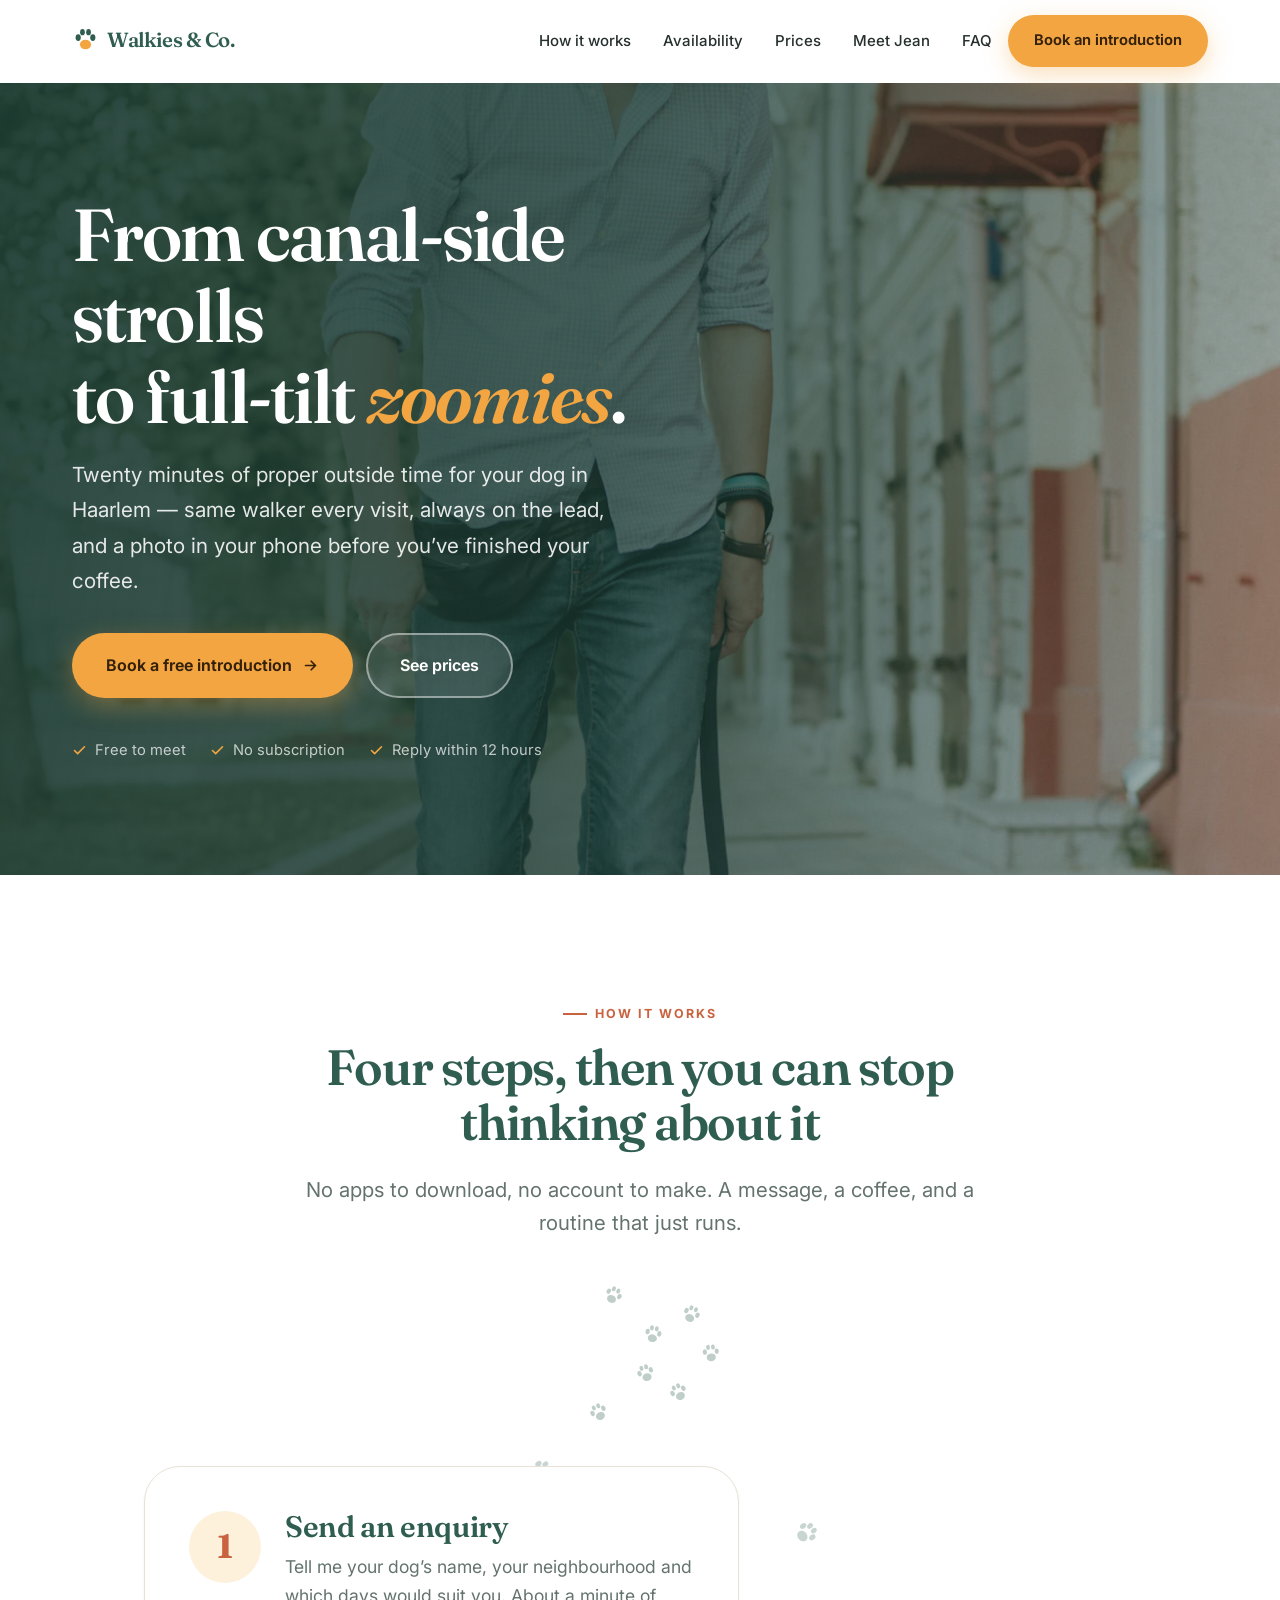
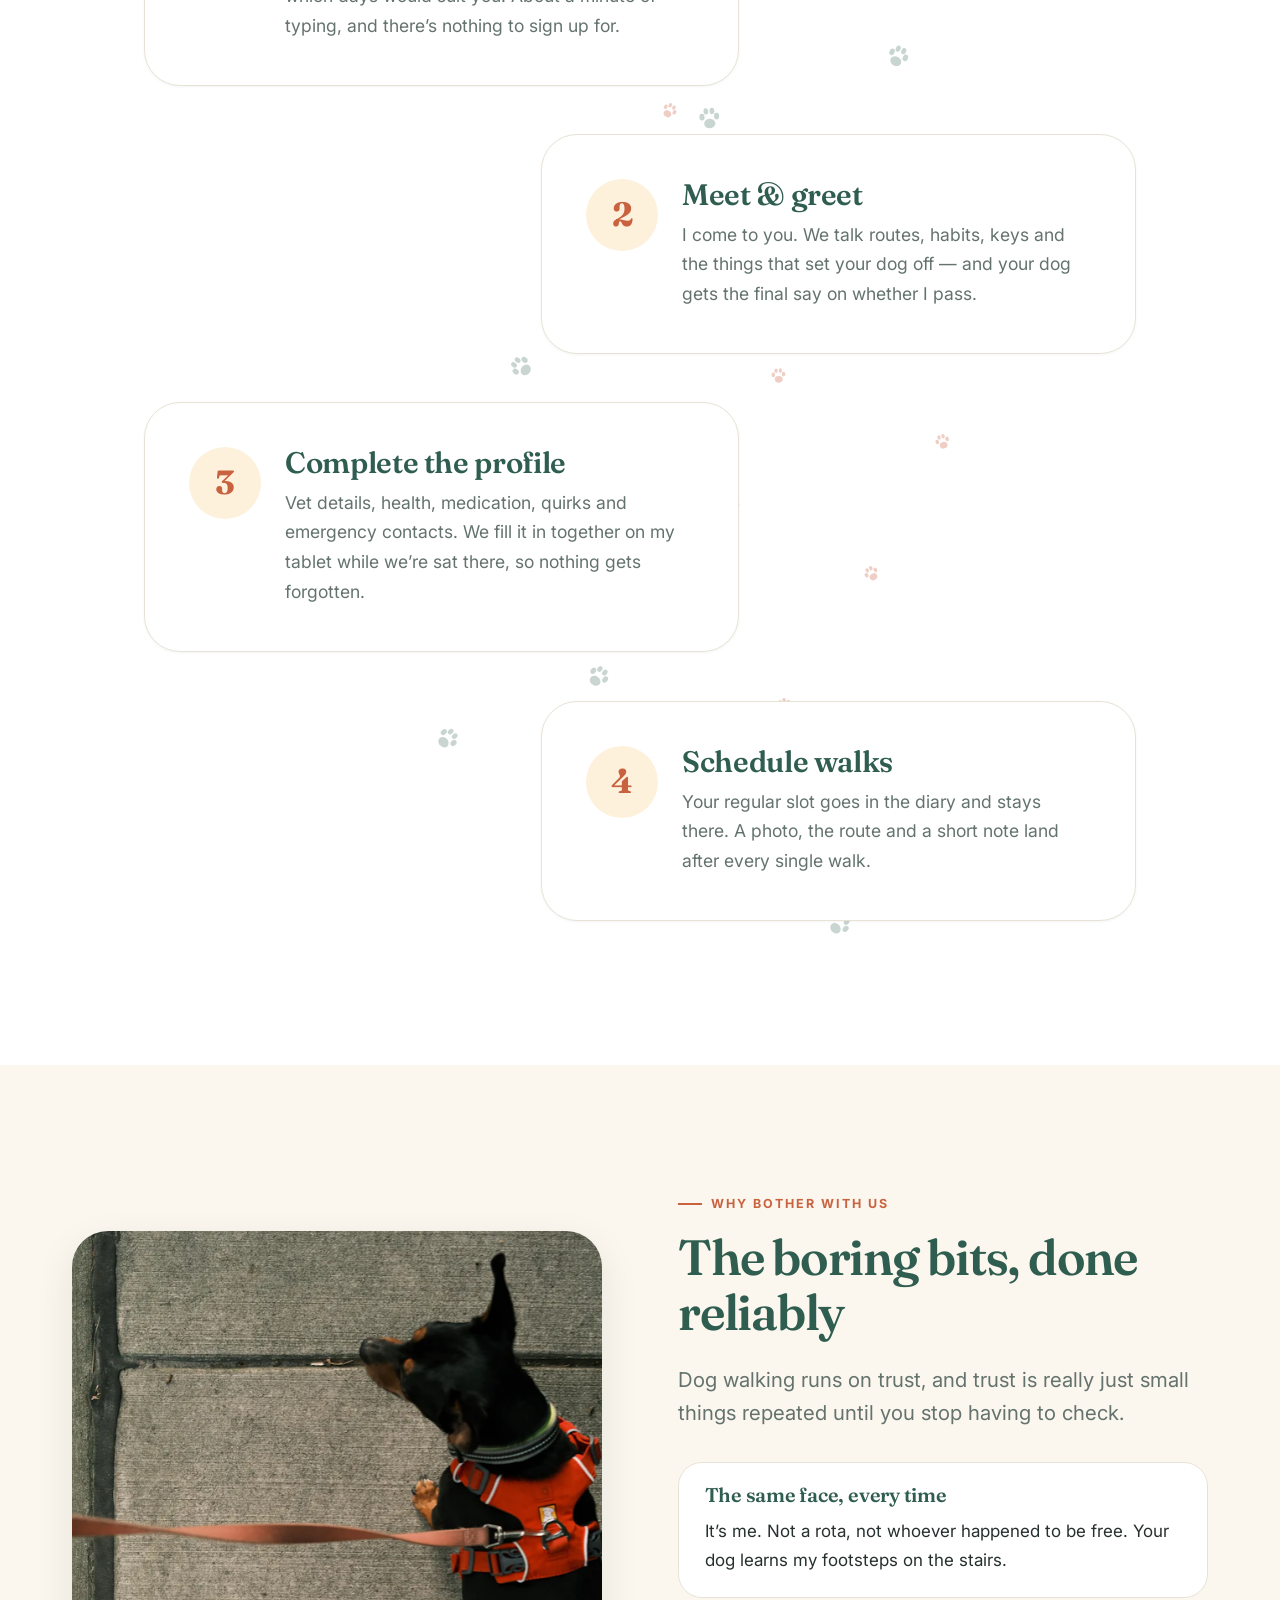
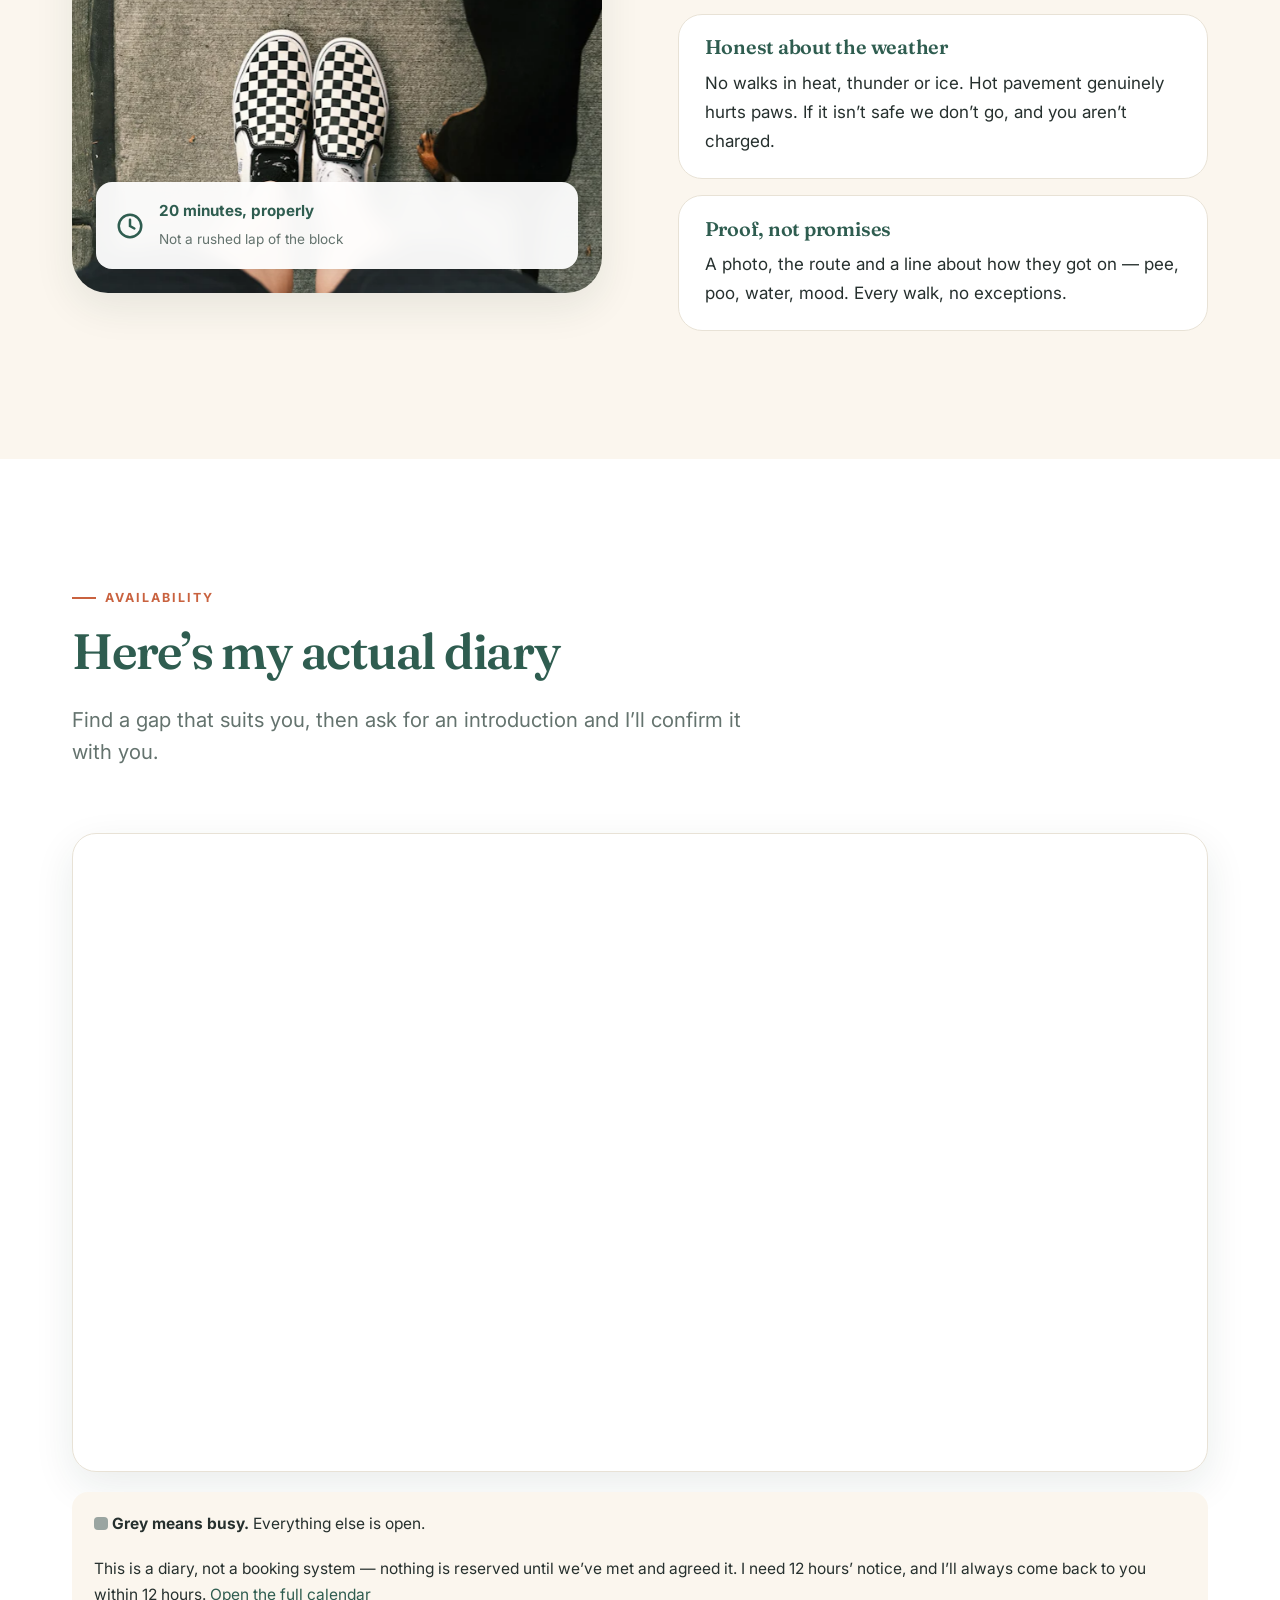
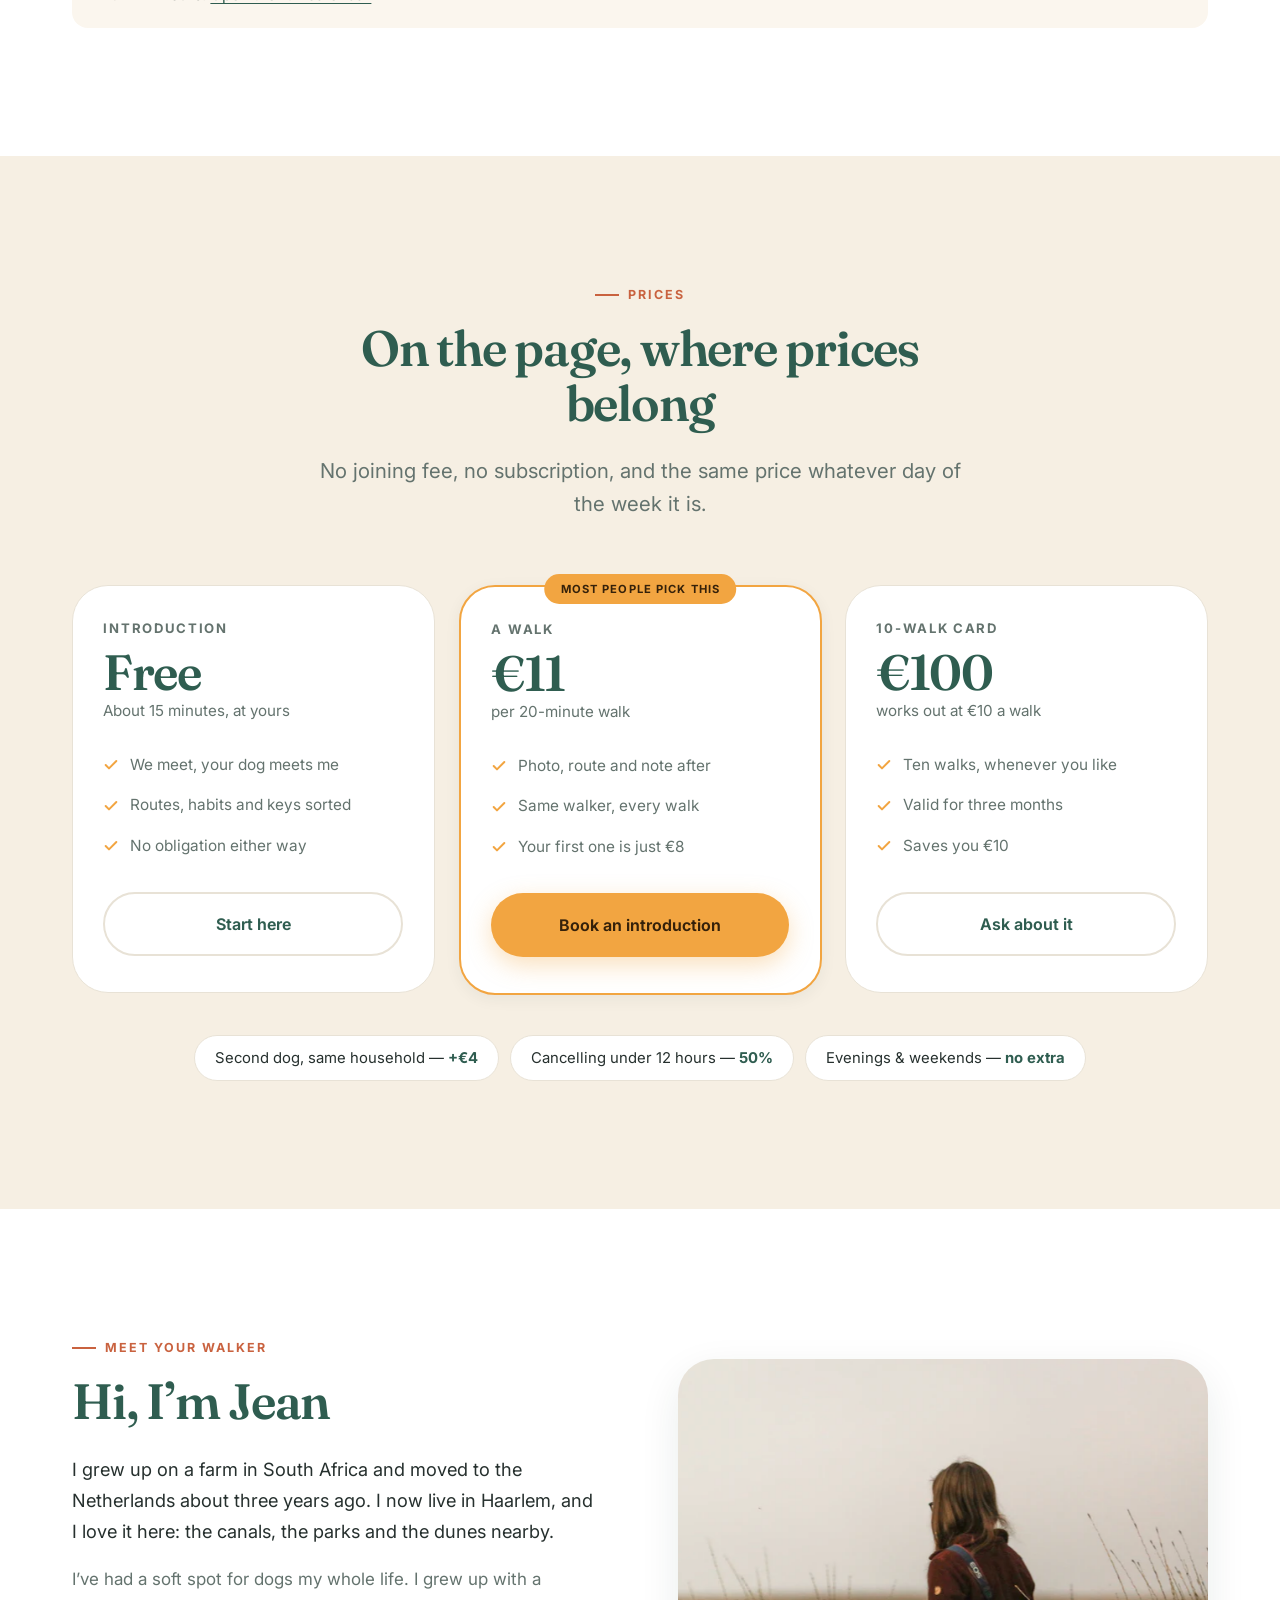
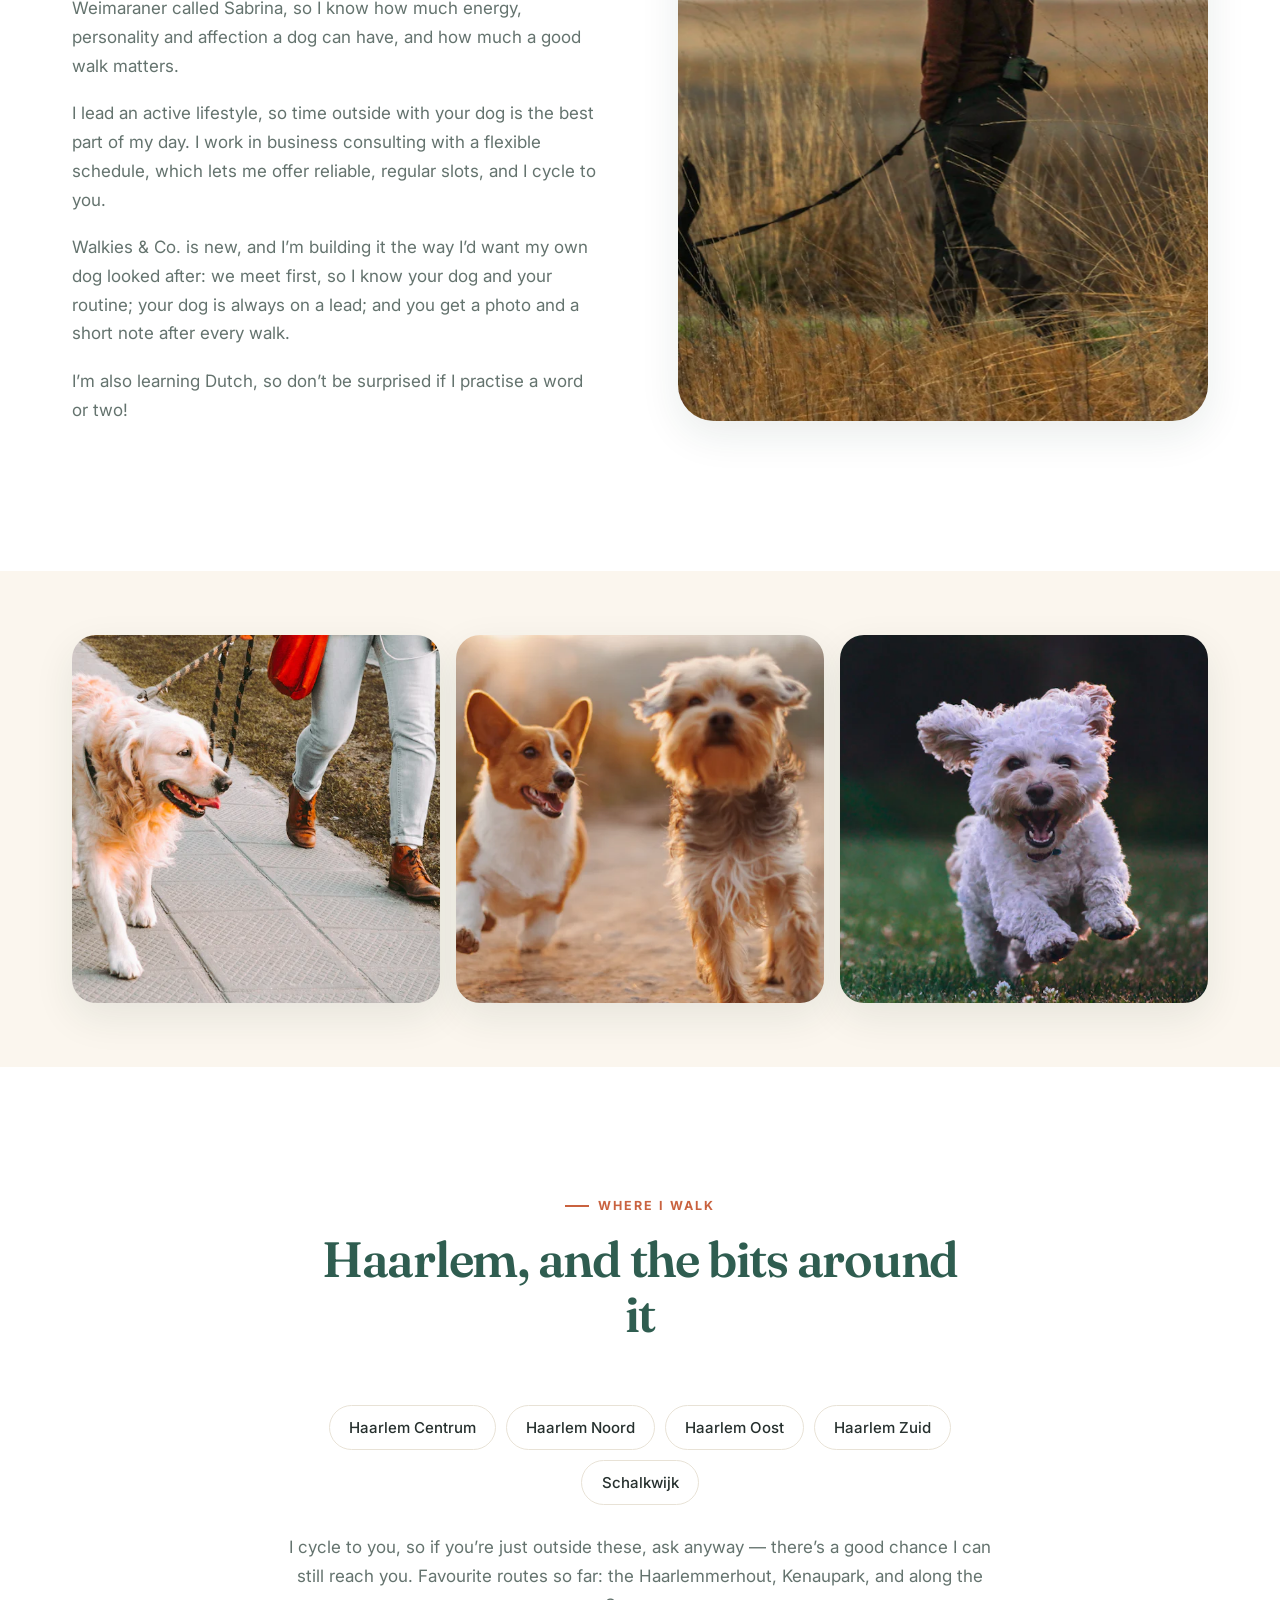
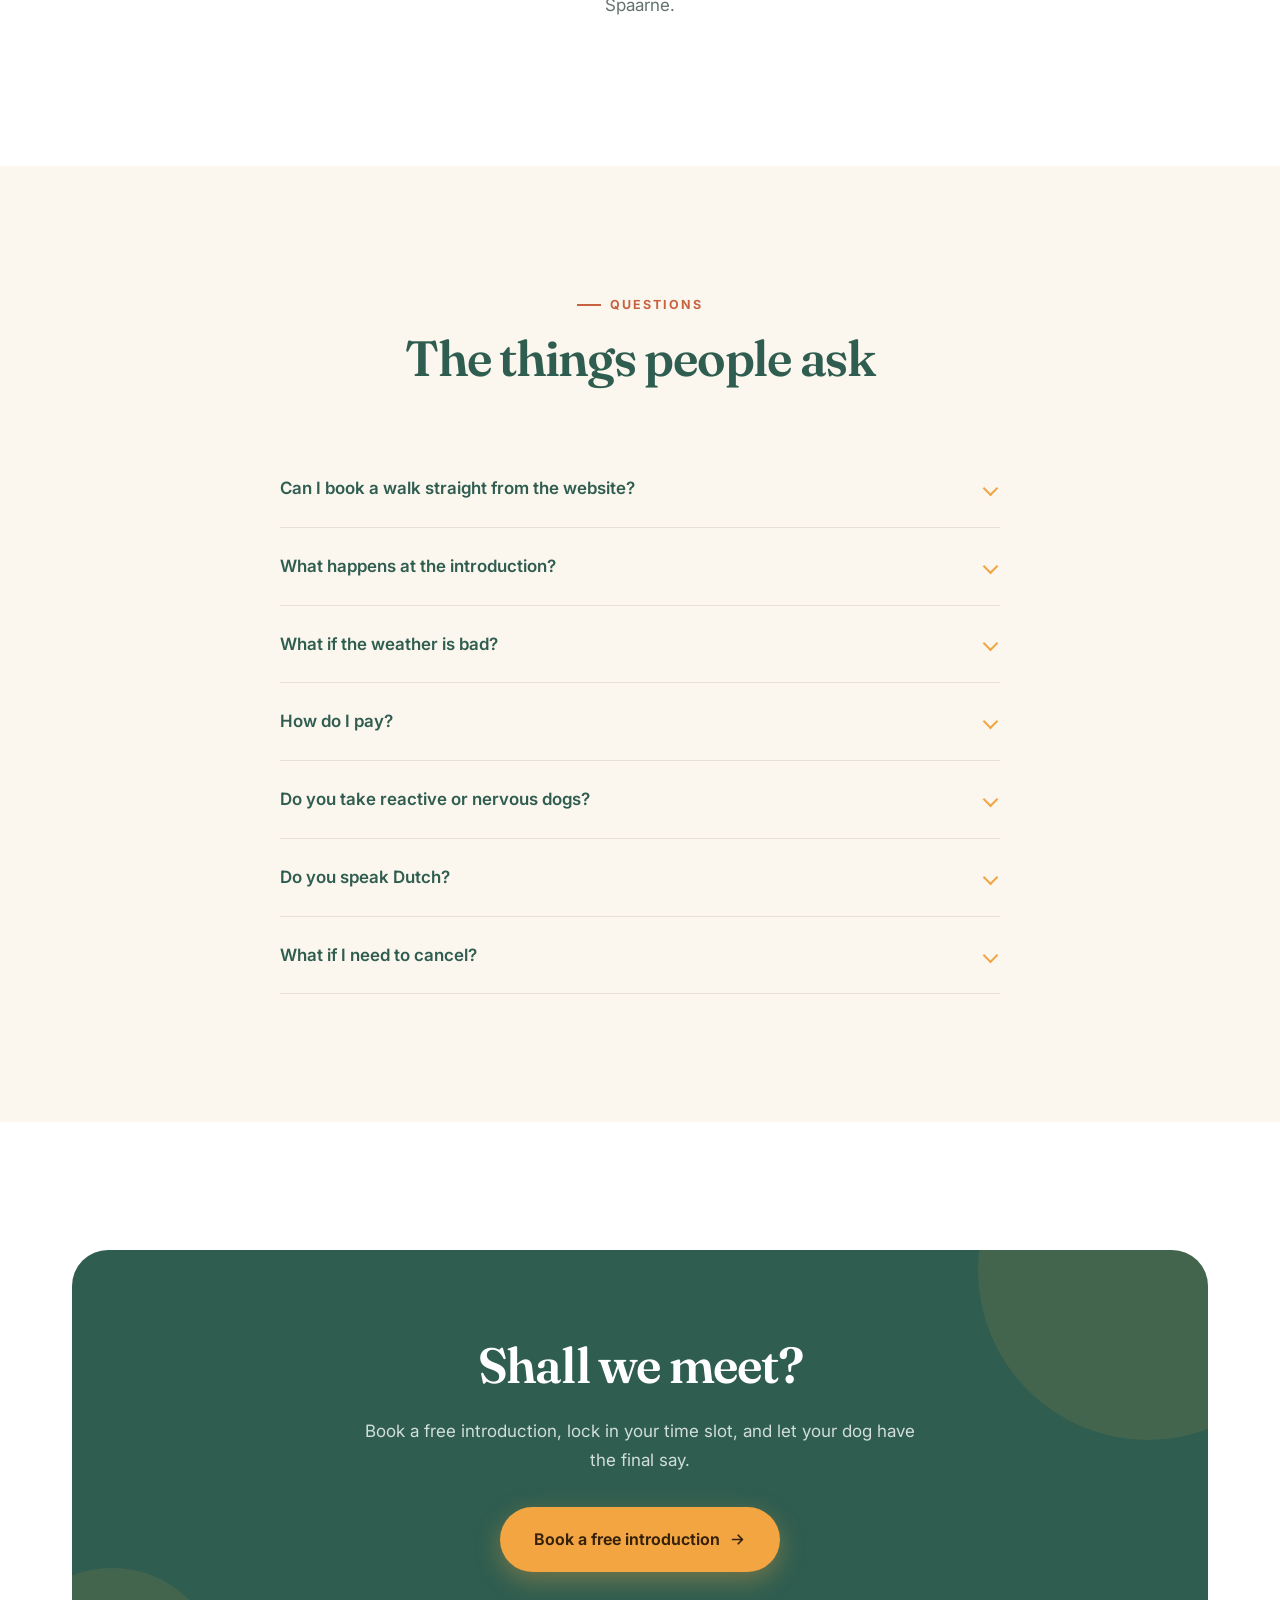
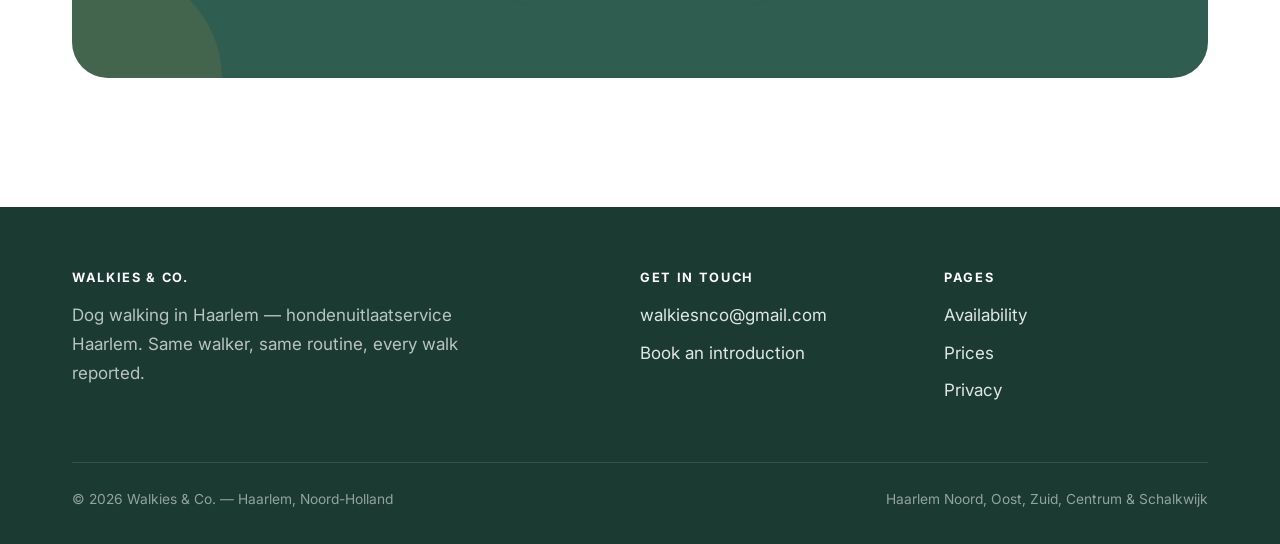
==== commit 178c237c: "Revert "Rounded hero panel with nav inside, and an illustrated dog that stands" This reverts commit " ====
--- a/index.html
+++ b/index.html
@@ -60,7 +60,6 @@
 </header>
 
 <main>
-  <div class="hero-shell">
 
   <!-- ================= HERO ================= -->
   <section class="hero">
@@ -85,54 +84,7 @@
         </div>
       </div>
     </div>
-
-      <div class="dog-stage" aria-hidden="true">
-
-        <svg class="birds" viewBox="0 0 220 150" fill="none" stroke="#F7EBD7" stroke-width="3.2" stroke-linecap="round">
-          <g class="bird" style="--bi:0"><path d="M0 18 q9 -10 18 0 q9 -10 18 0"/></g>
-          <g class="bird" style="--bi:1"><path d="M0 18 q7 -8 14 0 q7 -8 14 0"/></g>
-          <g class="bird" style="--bi:2"><path d="M0 18 q6 -7 12 0 q6 -7 12 0"/></g>
-        </svg>
-
-        <svg class="bark" viewBox="0 0 70 70" fill="none" stroke="#F2A541" stroke-width="4.5" stroke-linecap="round">
-          <path class="ba" style="--ai:0" d="M10 35 q9 -9 0 -18"/>
-          <path class="ba" style="--ai:1" d="M26 35 q15 -15 0 -30"/>
-          <path class="ba" style="--ai:2" d="M42 35 q21 -21 0 -42"/>
-        </svg>
-
-        <svg class="dogsvg" viewBox="0 0 250 205">
-          <g class="d-tail">
-            <path d="M62 96 C 44 92, 34 74, 40 52" stroke="#C6905A" stroke-width="13" stroke-linecap="round" fill="none"/>
-          </g>
-
-          <g class="d-rear">
-            <rect class="d-leg" x="60" y="112" width="18" height="58" rx="9" fill="#C6905A"/>
-            <rect class="d-leg" x="82" y="114" width="18" height="56" rx="9" fill="#D9A56C"/>
-            <ellipse cx="84" cy="106" rx="40" ry="37" fill="#D9A56C"/>
-            <ellipse cx="86" cy="118" rx="26" ry="22" fill="#F0DCBE"/>
-          </g>
-
-          <g class="d-core">
-            <rect class="d-leg" x="150" y="112" width="18" height="58" rx="9" fill="#C6905A"/>
-            <rect class="d-leg" x="172" y="112" width="18" height="58" rx="9" fill="#D9A56C"/>
-            <rect x="66" y="66" width="128" height="62" rx="31" fill="#D9A56C"/>
-            <path d="M96 122 q46 16 92 -4 l0 10 q-46 18 -92 2 z" fill="#F0DCBE"/>
-            <ellipse cx="176" cy="104" rx="24" ry="26" fill="#F0DCBE"/>
-
-            <g class="d-head">
-              <ellipse cx="192" cy="60" rx="38" ry="34" fill="#D9A56C"/>
-              <path d="M212 62 q34 -6 34 14 q0 18 -34 12 z" fill="#F0DCBE"/>
-              <ellipse cx="243" cy="76" rx="7" ry="6" fill="#33291F"/>
-              <path class="d-mouth" d="M224 88 q9 7 17 1" stroke="#33291F" stroke-width="3.4" fill="none" stroke-linecap="round"/>
-              <ellipse class="d-yap" cx="231" cy="93" rx="10" ry="8" fill="#8C4A32"/>
-              <circle cx="200" cy="52" r="5.5" fill="#33291F"/>
-              <path class="d-ear" d="M172 34 q-30 -6 -34 26 q-4 34 20 40 q16 4 18 -22 z" fill="#B07C46"/>
-            </g>
-          </g>
-        </svg>
-      </div>
-  </section>
-  </div>
+  </section>
 
   <!-- ================= HOW IT WORKS ================= -->
   <section id="how">
--- a/assets/css/styles.css
+++ b/assets/css/styles.css
@@ -110,25 +110,13 @@
 
 /* --- Header --- */
 .site-header {
-  position: fixed; top: 0; left: 0; right: 0; z-index: 90;
-  background: transparent;
+  position: sticky; top: 0; z-index: 80;
+  background: rgba(255,255,255,.88);
+  backdrop-filter: saturate(180%) blur(14px);
   border-bottom: 1px solid transparent;
-  transition: background .35s var(--ease), border-color .35s, box-shadow .35s;
-  padding-inline: clamp(8px, 1.2vw, 16px);
-}
-.site-header.scrolled {
-  background: rgba(255,255,255,.92);
-  backdrop-filter: saturate(180%) blur(14px);
-  border-bottom-color: var(--line);
-  box-shadow: var(--shadow-xs);
-}
-/* nav sits inside the hero image, so it starts light and flips on scroll */
-.site-header .brand { color: #fff; }
-.site-header .nav a { color: rgba(255,255,255,.92); }
-.site-header.scrolled .brand { color: var(--forest); }
-.site-header.scrolled .nav a { color: var(--charcoal); }
-.site-header .brand svg ellipse:not(:first-child) { fill: #fff; transition: fill .35s var(--ease); }
-.site-header.scrolled .brand svg ellipse:not(:first-child) { fill: #2F5D50; }
+  transition: border-color .3s, box-shadow .3s;
+}
+.site-header.scrolled { border-bottom-color: var(--line); box-shadow: var(--shadow-xs); }
 .site-header .wrap { display: flex; align-items: center; gap: 1rem; padding-block: .95rem; }
 .brand {
   display: flex; align-items: center; gap: .5rem;
@@ -149,23 +137,12 @@
 }
 
 /* --- Hero --- */
-.hero-shell {
-  position: relative;
-  margin: clamp(8px, 1.2vw, 16px);
-  border-radius: clamp(18px, 2.4vw, 34px);
-  overflow: hidden;
-  background: var(--forest-deep);
-  isolation: isolate;
-}
-
-
-.hero {
-  position: relative;
-  min-height: min(88vh, 760px);
-  display: flex; align-items: center;
-  overflow: hidden;
-  padding-block: clamp(3rem,8vw,6rem) clamp(9rem,22vw,13rem);
-  padding-top: calc(var(--header-h, 74px) + clamp(2.5rem,7vw,5rem));
+.hero { position: relative; min-height: min(90vh, 780px); display: flex; align-items: center; overflow: hidden; padding-block: clamp(4rem,10vw,7rem); }
+.hero-bg { position: absolute; inset: 0; z-index: 0; }
+.hero-bg img { width: 100%; height: 100%; object-fit: cover; object-position: center 40%; }
+.hero-bg::after {
+  content:""; position: absolute; inset: 0;
+  background: linear-gradient(100deg, rgba(27,58,49,.93) 0%, rgba(27,58,49,.78) 45%, rgba(27,58,49,.28) 100%);
 }
 .hero .wrap { position: relative; z-index: 2; }
 .hero-inner { max-width: 42rem; }
@@ -181,79 +158,6 @@
 [data-parallax] { overflow: hidden; }
 [data-parallax] > img { will-change: transform; transform: translate3d(0, var(--py, 0px), 0) scale(1.14); }
 .hero-bg[data-parallax] > img { transform: translate3d(0, var(--py, 0px), 0) scale(1.1); }
-
-
-/* --- Hero dog: sits, then stands as you scroll (scrub-linked) --- */
-.dog-stage {
-  position: absolute; z-index: 3;
-  left: clamp(-12px, 1vw, 24px); bottom: -2px;
-  width: clamp(180px, 27vw, 340px);
-  pointer-events: none;
-}
-.dogsvg { width: 100%; height: auto; overflow: visible; display: block; }
-
-/* --sit runs 1 -> 0 as you scroll; the rear lifts and the body rises */
-.d-core { transform: translateY(calc(var(--sit, 1) * 20px)); }
-.d-rear {
-  transform-origin: 92px 104px;
-  transform: rotate(calc(var(--sit, 1) * 25deg)) translateY(calc(var(--sit, 1) * 9px));
-}
-.d-head { transform-origin: 176px 76px; transform: rotate(calc(var(--sit, 1) * 6deg)); }
-.d-core, .d-rear, .d-head { transition: transform .18s linear; }
-.d-tail { transform-origin: 62px 96px; animation: wag .55s ease-in-out infinite alternate; }
-@keyframes wag { from { transform: rotate(-12deg); } to { transform: rotate(14deg); } }
-
-/* mouth opens only while barking */
-.d-yap   { opacity: var(--bark, 0); transform-origin: 231px 93px; transform: scaleY(var(--bark, 0)); }
-.d-mouth { opacity: calc(1 - var(--bark, 0)); }
-
-/* --- Bark marks --- */
-.bark {
-  position: absolute; z-index: 4;
-  left: clamp(120px, 20vw, 250px); bottom: clamp(110px, 17vw, 210px);
-  width: clamp(44px, 6vw, 74px);
-  opacity: var(--bark, 0);
-}
-.bark .ba {
-  opacity: 0; transform-origin: 10px 35px;
-  animation: yip .9s ease-out infinite;
-  animation-delay: calc(var(--ai) * .13s);
-  animation-play-state: paused;
-}
-.barking .bark .ba { animation-play-state: running; }
-@keyframes yip {
-  0%   { opacity: 0; transform: translateX(-4px) scale(.7); }
-  35%  { opacity: 1; transform: translateX(0) scale(1); }
-  100% { opacity: 0; transform: translateX(8px) scale(1.15); }
-}
-
-/* --- Birds startled by the bark --- */
-.birds {
-  position: absolute; z-index: 4;
-  left: clamp(150px, 26vw, 330px); bottom: clamp(190px, 30vw, 360px);
-  width: clamp(110px, 17vw, 210px);
-  opacity: var(--bark, 0);
-}
-.birds .bird {
-  transform: translate(calc(var(--bark, 0) * (40px + var(--bi) * 34px)),
-                       calc(var(--bark, 0) * (-26px - var(--bi) * 20px)));
-  animation: flap .34s ease-in-out infinite alternate;
-  animation-delay: calc(var(--bi) * .09s);
-  transition: transform .25s linear;
-}
-@keyframes flap { from { opacity: .65; } to { opacity: 1; } }
-
-@media (max-width: 40rem) {
-  .dog-stage { width: 165px; left: -14px; }
-  .bark  { left: 112px; bottom: 104px; }
-  .birds { left: 140px; bottom: 170px; }
-}
-
-@media (prefers-reduced-motion: reduce) {
-  .d-core, .d-rear, .d-head { transform: none !important; }
-  .d-tail, .bark .ba, .birds .bird { animation: none !important; }
-  .bark, .birds { opacity: 0 !important; }
-}
 
 /* --- Paw trails: decorative, injected by main.js --- */
 .paw {
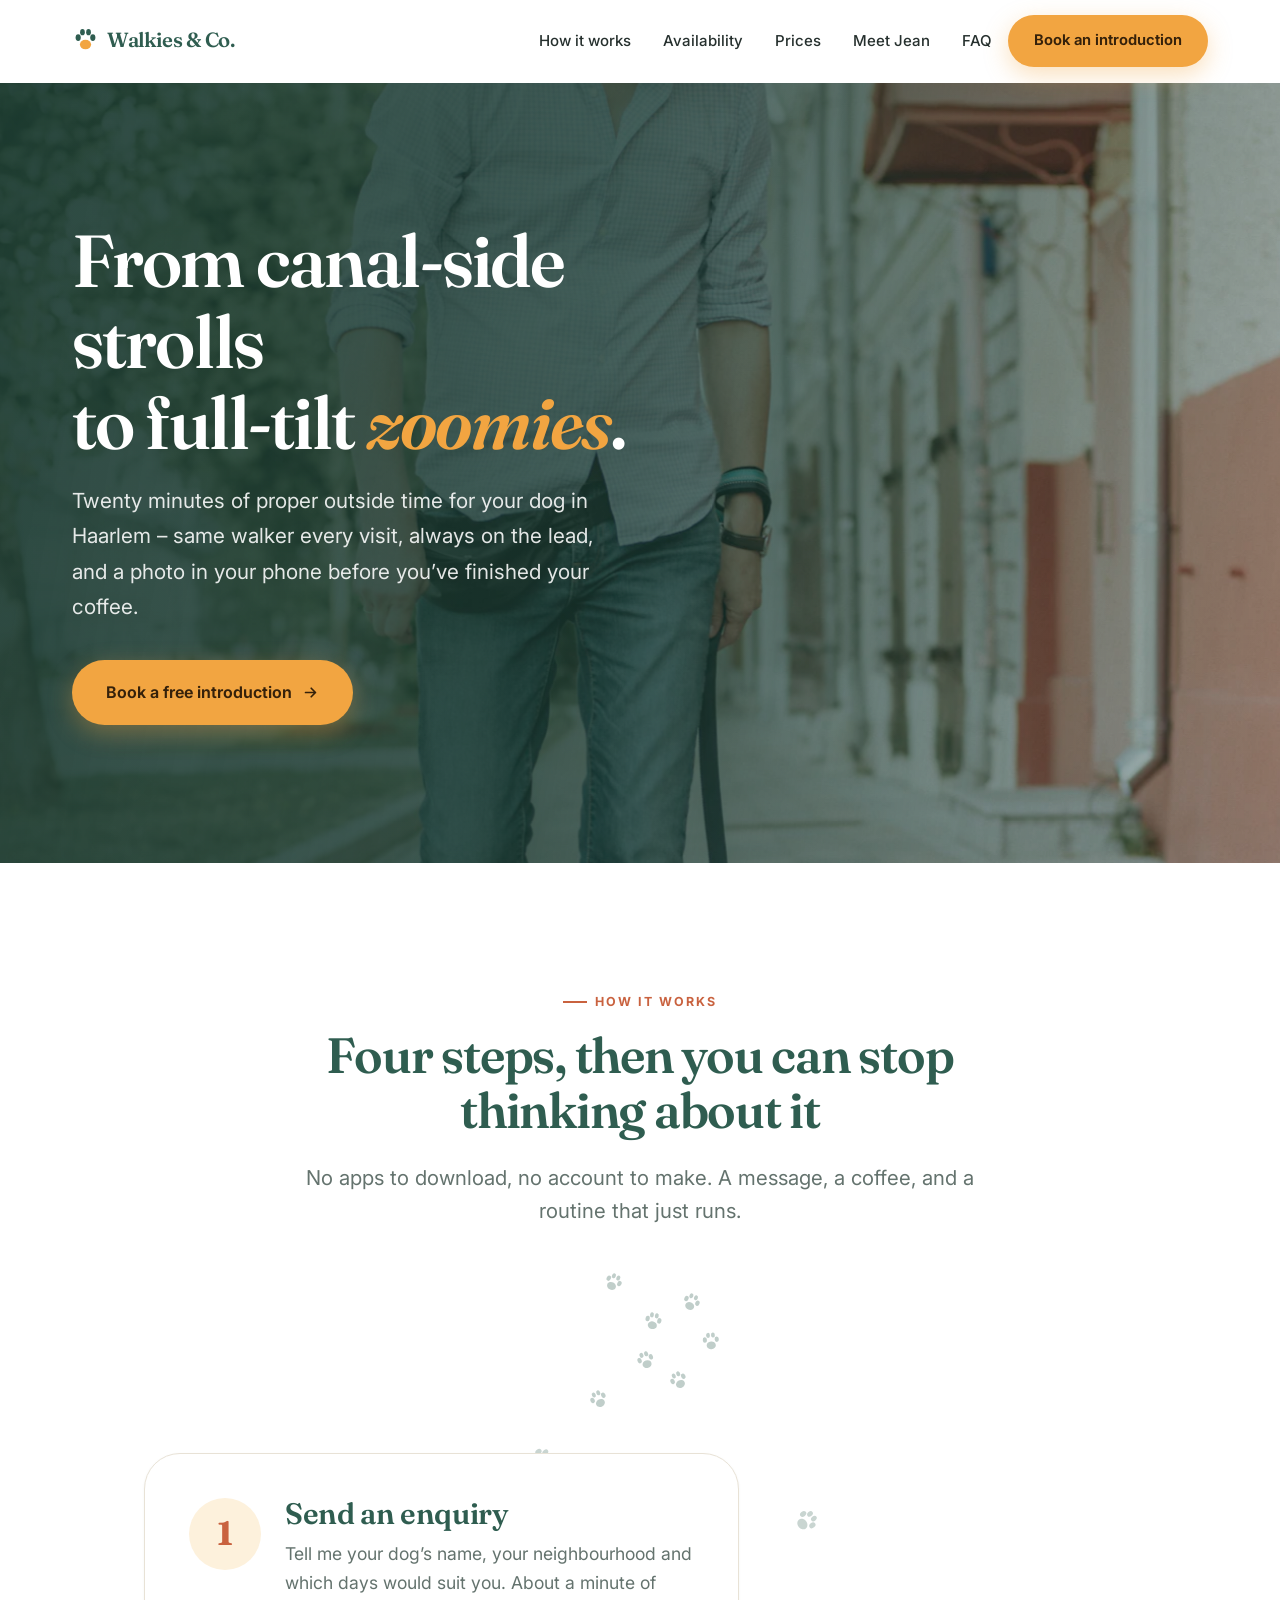
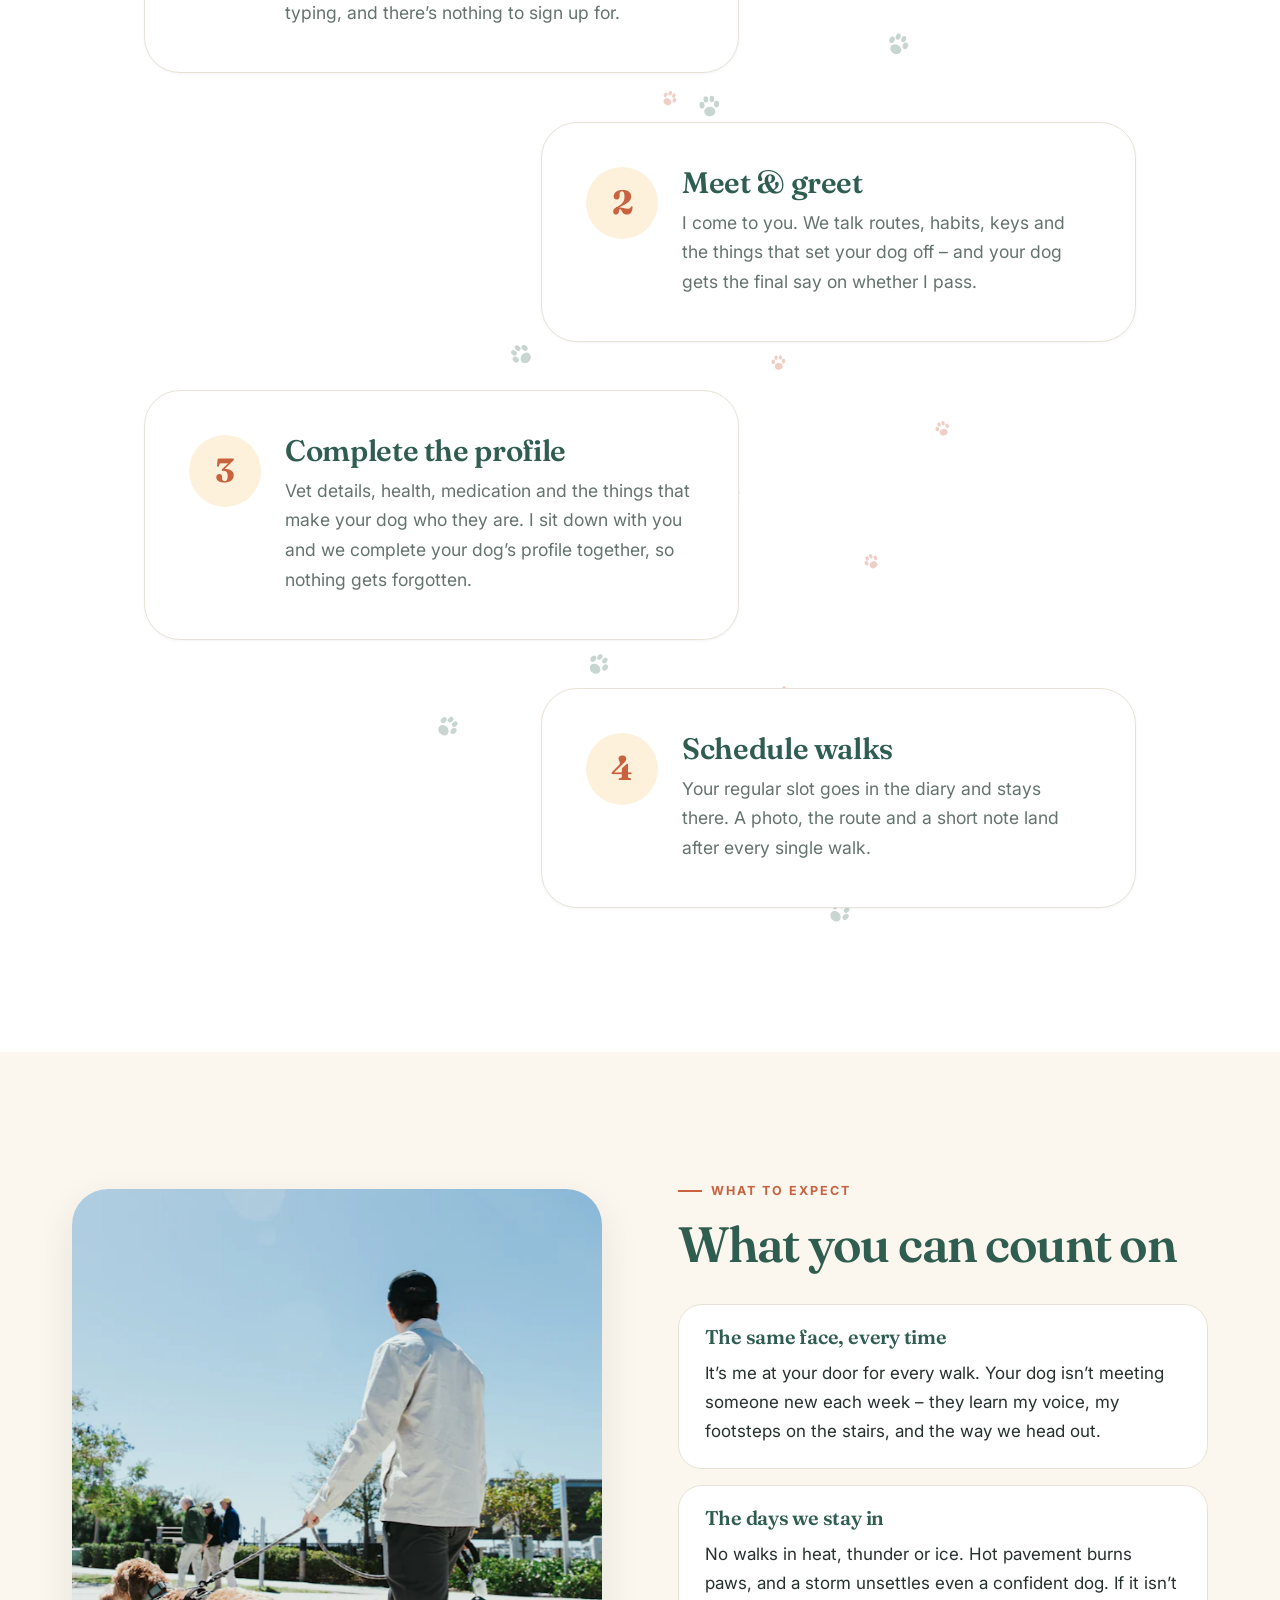
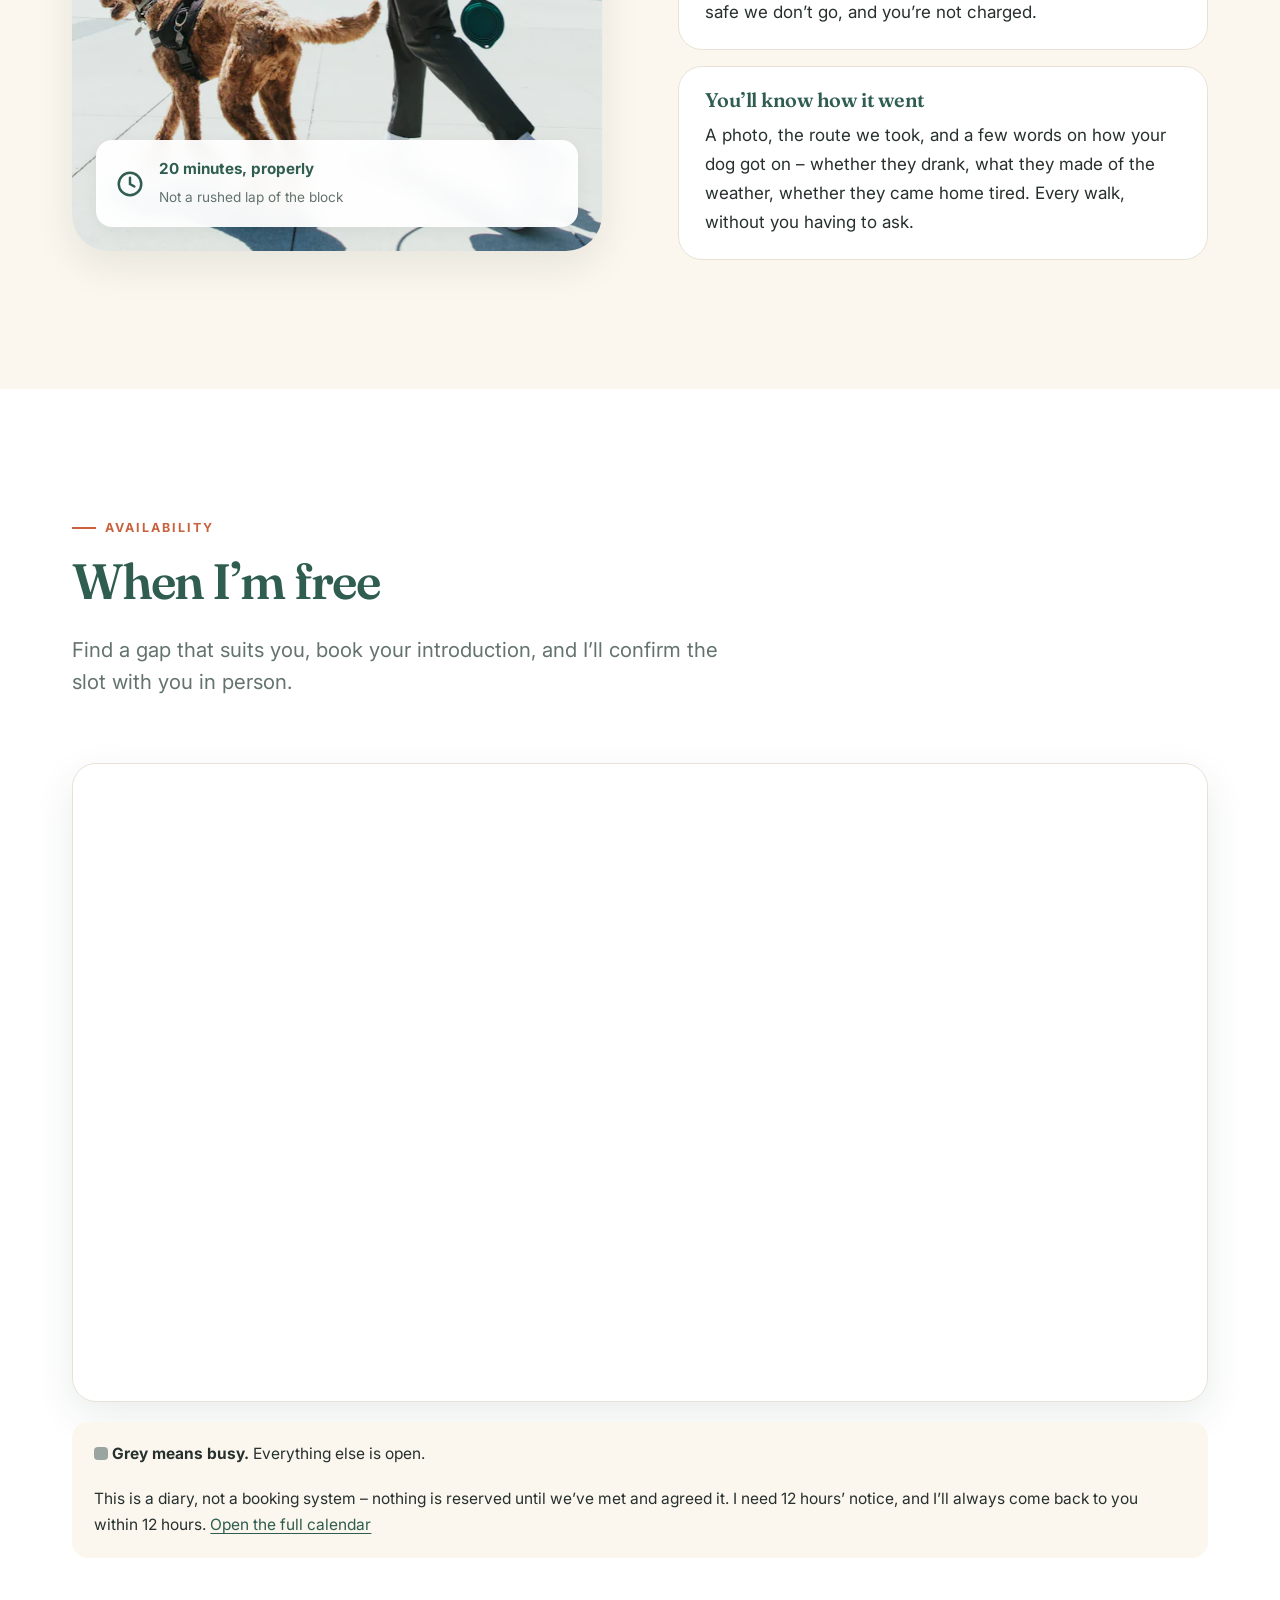
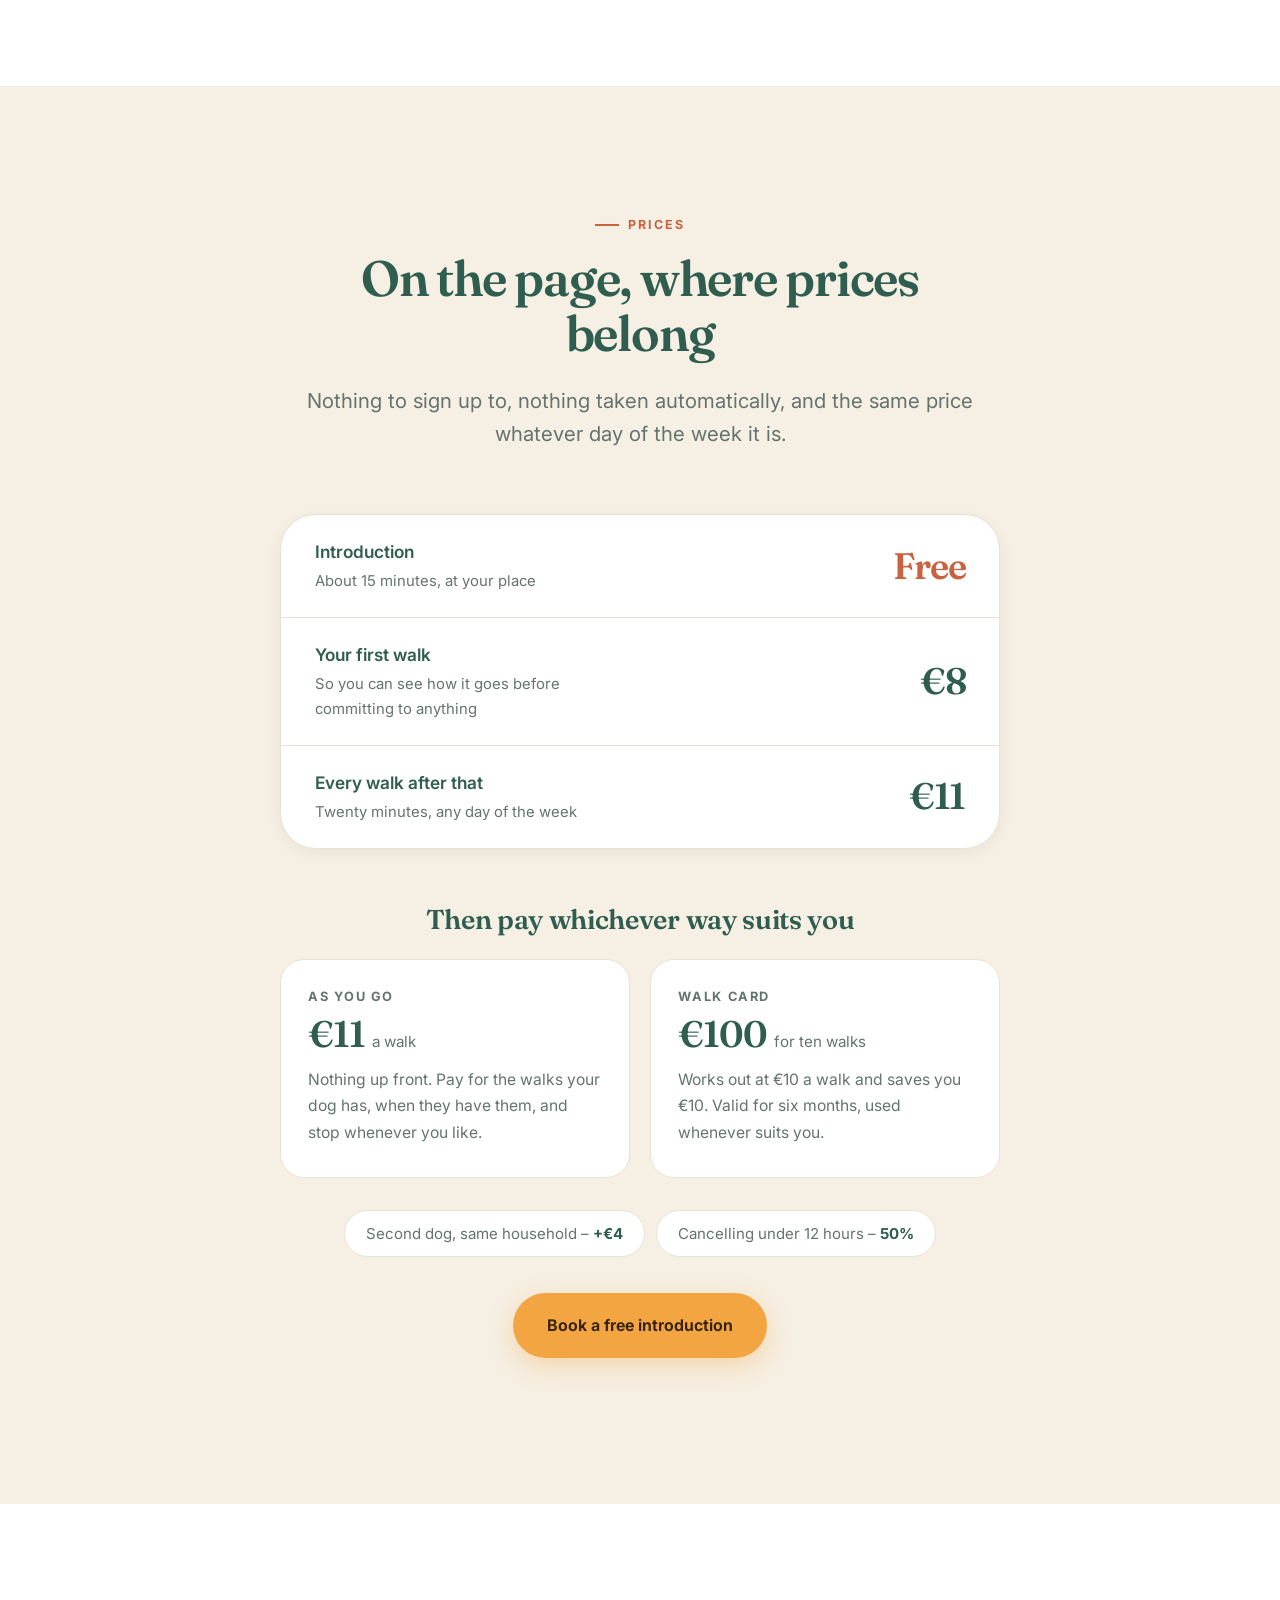
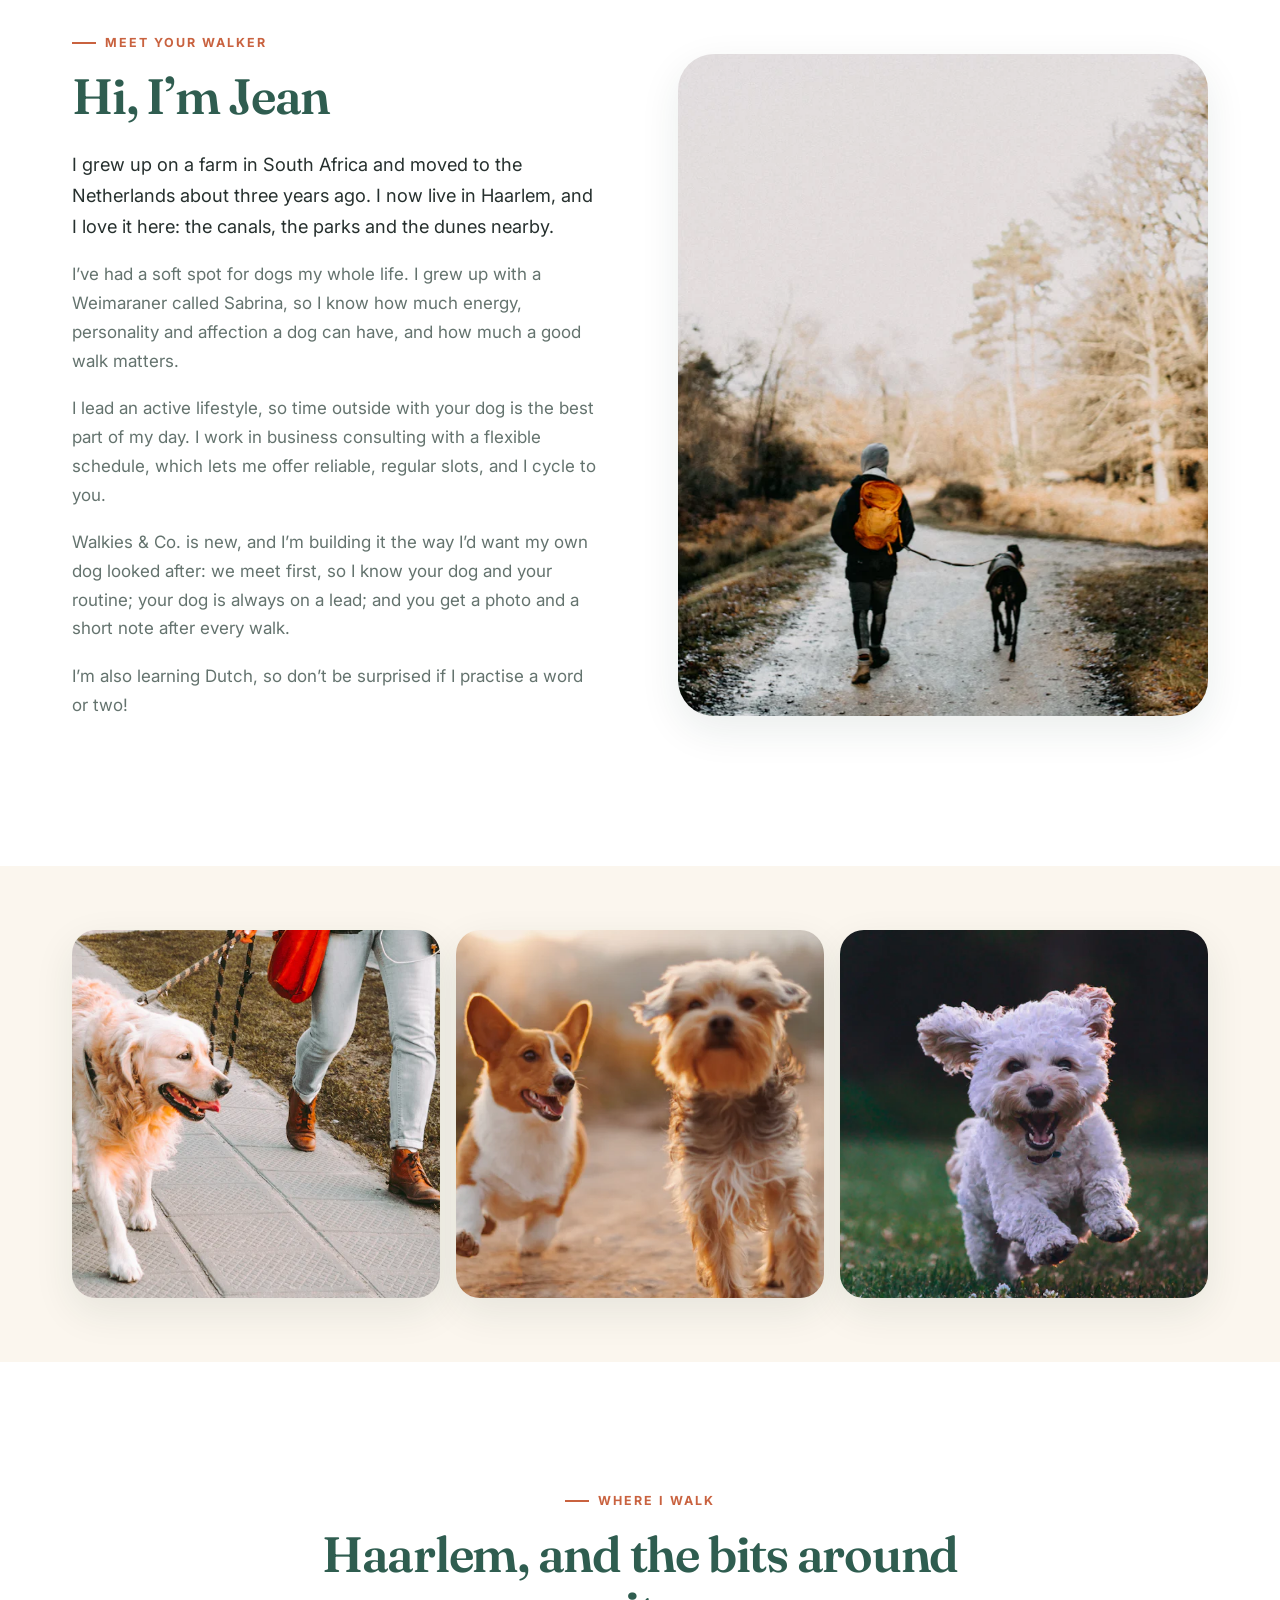
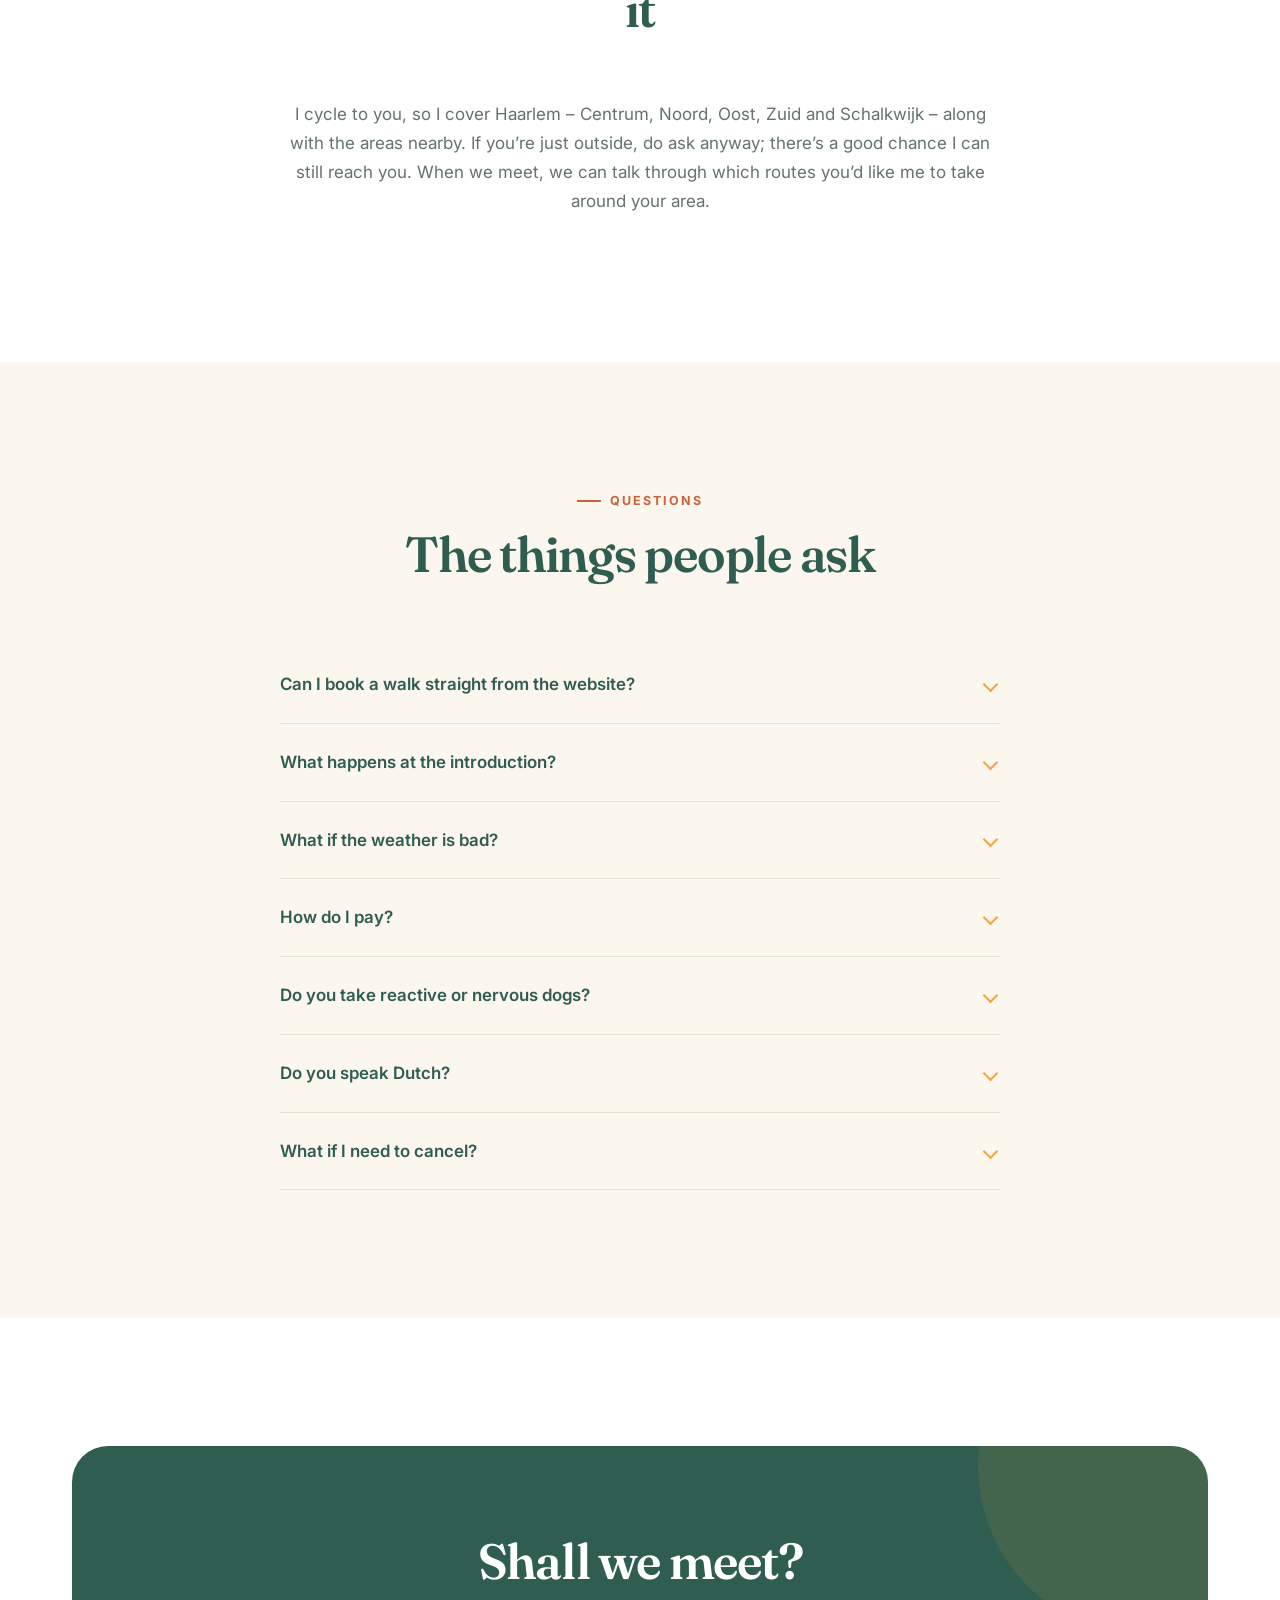
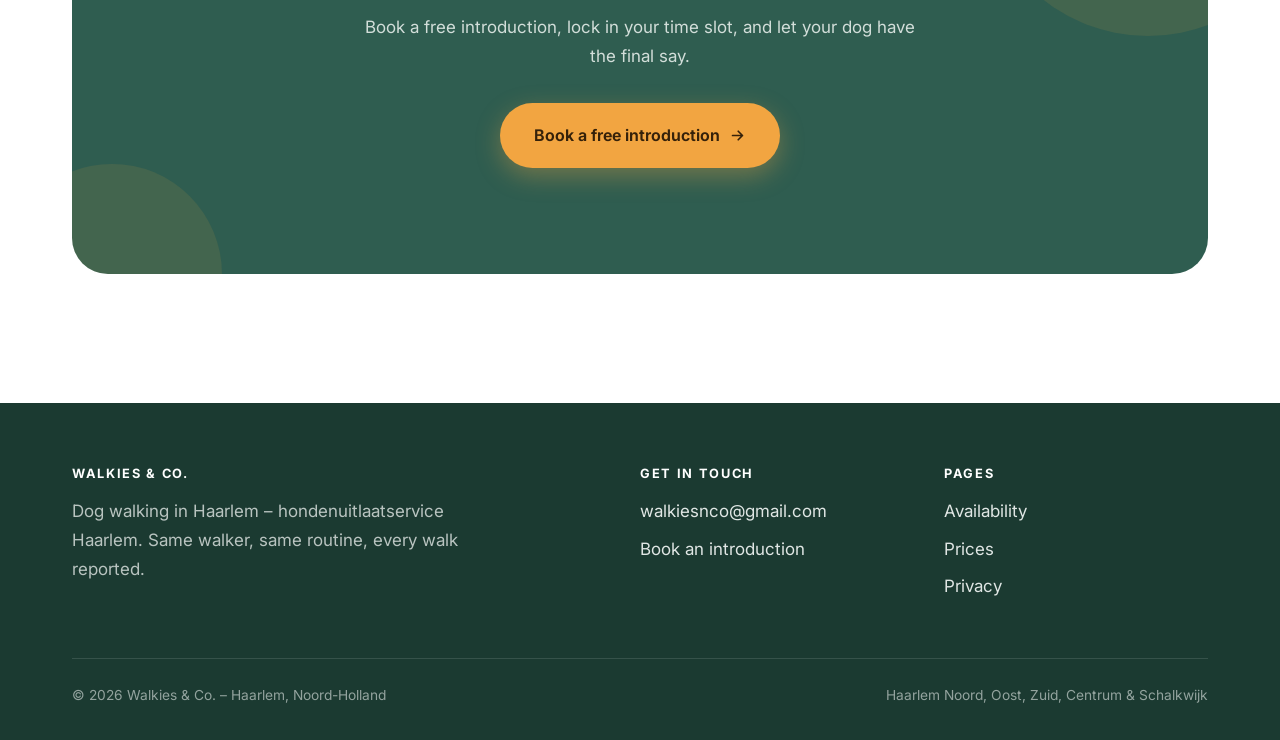
==== commit b1ea1b79: "Copy and pricing rework from review feedback Hero: removed the three tick items and the "See prices"" ====
--- a/index.html
+++ b/index.html
@@ -3,9 +3,9 @@
 <head>
 <meta charset="utf-8">
 <meta name="viewport" content="width=device-width, initial-scale=1">
-<title>Walkies &amp; Co. — Dog Walking in Haarlem</title>
+<title>Walkies &amp; Co. – Dog Walking in Haarlem</title>
 <meta name="description" content="Friendly, reliable 20-minute dog walks in Haarlem. Same walker every time, always on a lead, and a photo and note after every walk. Free introduction session.">
-<meta property="og:title" content="Walkies &amp; Co. — Dog Walking in Haarlem">
+<meta property="og:title" content="Walkies &amp; Co. – Dog Walking in Haarlem">
 <meta property="og:description" content="20-minute dog walks in Haarlem. Same walker every time. Photo and note after every walk.">
 <meta property="og:type" content="website">
 <meta property="og:image" content="https://walkies-and-co.walkiesnco.workers.dev/assets/img/og-image.jpg">
@@ -69,18 +69,12 @@
     <div class="wrap">
       <div class="hero-inner">
         <h1 data-reveal="up">From canal-side strolls<br>to full-tilt <span class="hl">zoomies</span>.</h1>
-        <p data-reveal="up" data-delay="120">Twenty minutes of proper outside time for your dog in Haarlem &mdash; same walker every visit, always on the lead, and a photo in your phone before you&rsquo;ve finished your coffee.</p>
+        <p data-reveal="up" data-delay="120">Twenty minutes of proper outside time for your dog in Haarlem &ndash; same walker every visit, always on the lead, and a photo in your phone before you&rsquo;ve finished your coffee.</p>
         <div class="actions" data-reveal="up" data-delay="240">
           <a class="btn btn-primary" href="request/">
             Book a free introduction
             <svg width="17" height="17" viewBox="0 0 24 24" fill="none" stroke="currentColor" stroke-width="2.4" stroke-linecap="round" stroke-linejoin="round" aria-hidden="true"><path d="M5 12h14M13 6l6 6-6 6"/></svg>
           </a>
-          <a class="btn btn-ghost" href="#prices">See prices</a>
-        </div>
-        <div class="hero-meta" data-reveal="up" data-delay="340">
-          <span><svg width="15" height="15" viewBox="0 0 24 24" fill="none" stroke="#F2A541" stroke-width="2.6" stroke-linecap="round" stroke-linejoin="round" aria-hidden="true"><path d="M20 6 9 17l-5-5"/></svg> Free to meet</span>
-          <span><svg width="15" height="15" viewBox="0 0 24 24" fill="none" stroke="#F2A541" stroke-width="2.6" stroke-linecap="round" stroke-linejoin="round" aria-hidden="true"><path d="M20 6 9 17l-5-5"/></svg> No subscription</span>
-          <span><svg width="15" height="15" viewBox="0 0 24 24" fill="none" stroke="#F2A541" stroke-width="2.6" stroke-linecap="round" stroke-linejoin="round" aria-hidden="true"><path d="M20 6 9 17l-5-5"/></svg> Reply within 12 hours</span>
         </div>
       </div>
     </div>
@@ -114,7 +108,7 @@
           <div class="wstep-n">2</div>
           <div class="wstep-body">
             <h3>Meet &amp; greet</h3>
-            <p>I come to you. We talk routes, habits, keys and the things that set your dog off &mdash; and your dog gets the final say on whether I pass.</p>
+            <p>I come to you. We talk routes, habits, keys and the things that set your dog off &ndash; and your dog gets the final say on whether I pass.</p>
           </div>
         </article>
 
@@ -122,7 +116,7 @@
           <div class="wstep-n">3</div>
           <div class="wstep-body">
             <h3>Complete the profile</h3>
-            <p>Vet details, health, medication, quirks and emergency contacts. We fill it in together on my tablet while we&rsquo;re sat there, so nothing gets forgotten.</p>
+            <p>Vet details, health, medication and the things that make your dog who they are. I sit down with you and we complete your dog&rsquo;s profile together, so nothing gets forgotten.</p>
           </div>
         </article>
 
@@ -143,7 +137,7 @@
       <div class="split">
         <div data-reveal="left">
           <div class="photo photo-tall" data-parallax="26">
-            <img src="assets/img/ph-walker.webp" alt="A dog walking on the lead beside its owner on a city pavement" loading="lazy">
+            <img src="assets/img/ph-walker.webp" alt="A dog walking to heel on the lead beside its owner" loading="lazy">
             <div class="float-card">
               <svg width="30" height="30" viewBox="0 0 24 24" fill="none" stroke="#2F5D50" stroke-width="2" stroke-linecap="round" aria-hidden="true"><circle cx="12" cy="12" r="9"/><path d="M12 7v5l3.5 2"/></svg>
               <div><strong>20 minutes, properly</strong><small>Not a rushed lap of the block</small></div>
@@ -151,21 +145,20 @@
           </div>
         </div>
         <div data-reveal="right">
-          <p class="eyebrow">Why bother with us</p>
-          <h2>The boring bits, done reliably</h2>
-          <p class="lead">Dog walking runs on trust, and trust is really just small things repeated until you stop having to check.</p>
+          <p class="eyebrow">What to expect</p>
+          <h2>What you can count on</h2>
           <div class="grid" style="gap:1rem;margin-top:2rem">
             <div class="card" style="padding:1.4rem 1.6rem">
               <h3>The same face, every time</h3>
-              <p>It&rsquo;s me. Not a rota, not whoever happened to be free. Your dog learns my footsteps on the stairs.</p>
+              <p>It&rsquo;s me at your door for every walk. Your dog isn&rsquo;t meeting someone new each week &ndash; they learn my voice, my footsteps on the stairs, and the way we head out.</p>
             </div>
             <div class="card" style="padding:1.4rem 1.6rem">
-              <h3>Honest about the weather</h3>
-              <p>No walks in heat, thunder or ice. Hot pavement genuinely hurts paws. If it isn&rsquo;t safe we don&rsquo;t go, and you aren&rsquo;t charged.</p>
+              <h3>The days we stay in</h3>
+              <p>No walks in heat, thunder or ice. Hot pavement burns paws, and a storm unsettles even a confident dog. If it isn&rsquo;t safe we don&rsquo;t go, and you&rsquo;re not charged.</p>
             </div>
             <div class="card" style="padding:1.4rem 1.6rem">
-              <h3>Proof, not promises</h3>
-              <p>A photo, the route and a line about how they got on &mdash; pee, poo, water, mood. Every walk, no exceptions.</p>
+              <h3>You&rsquo;ll know how it went</h3>
+              <p>A photo, the route we took, and a few words on how your dog got on &ndash; whether they drank, what they made of the weather, whether they came home tired. Every walk, without you having to ask.</p>
             </div>
           </div>
         </div>
@@ -178,72 +171,65 @@
     <div class="wrap">
       <div class="sec-head" data-reveal="up">
         <p class="eyebrow">Availability</p>
-        <h2>Here&rsquo;s my actual diary</h2>
-        <p class="lead">Find a gap that suits you, then ask for an introduction and I&rsquo;ll confirm it with you.</p>
+        <h2>When I&rsquo;m free</h2>
+        <p class="lead">Find a gap that suits you, book your introduction, and I&rsquo;ll confirm the slot with you in person.</p>
       </div>
       <div class="calendar-frame" data-reveal="zoom">
         <iframe title="Walkies &amp; Co. availability calendar" loading="lazy" data-calendar src=""></iframe>
       </div>
       <div class="legend" data-reveal="up">
         <p><strong><span class="swatch"></span> Grey means busy.</strong> Everything else is open.</p>
-        <p style="margin-bottom:0">This is a diary, not a booking system &mdash; nothing is reserved until we&rsquo;ve met and agreed it. I need 12 hours&rsquo; notice, and I&rsquo;ll always come back to you within 12 hours. <a href="availability/">Open the full calendar</a></p>
+        <p style="margin-bottom:0">This is a diary, not a booking system &ndash; nothing is reserved until we&rsquo;ve met and agreed it. I need 12 hours&rsquo; notice, and I&rsquo;ll always come back to you within 12 hours. <a href="availability/">Open the full calendar</a></p>
       </div>
     </div>
   </section>
 
   <!-- ================= PRICES ================= -->
   <section id="prices" class="bg-sage">
-    <div class="wrap">
+    <div class="wrap narrow">
       <div class="sec-head center" data-reveal="up">
         <p class="eyebrow">Prices</p>
         <h2>On the page, where prices belong</h2>
-        <p class="lead">No joining fee, no subscription, and the same price whatever day of the week it is.</p>
-      </div>
-
-      <div class="price-grid">
-        <div class="plan" data-reveal="up">
-          <h3>Introduction</h3>
-          <div class="amt">Free</div>
-          <p class="per">About 15 minutes, at yours</p>
-          <ul>
-            <li><svg width="16" height="16" viewBox="0 0 24 24" fill="none" stroke="#F2A541" stroke-width="3" stroke-linecap="round" stroke-linejoin="round"><path d="M20 6 9 17l-5-5"/></svg> We meet, your dog meets me</li>
-            <li><svg width="16" height="16" viewBox="0 0 24 24" fill="none" stroke="#F2A541" stroke-width="3" stroke-linecap="round" stroke-linejoin="round"><path d="M20 6 9 17l-5-5"/></svg> Routes, habits and keys sorted</li>
-            <li><svg width="16" height="16" viewBox="0 0 24 24" fill="none" stroke="#F2A541" stroke-width="3" stroke-linecap="round" stroke-linejoin="round"><path d="M20 6 9 17l-5-5"/></svg> No obligation either way</li>
-          </ul>
-          <a class="btn btn-outline" href="request/" style="width:100%;justify-content:center">Start here</a>
-        </div>
-
-        <div class="plan featured" data-reveal="up" data-delay="110">
-          <div class="plan-tag">Most people pick this</div>
-          <h3>A walk</h3>
-          <div class="amt">&euro;11</div>
-          <p class="per">per 20-minute walk</p>
-          <ul>
-            <li><svg width="16" height="16" viewBox="0 0 24 24" fill="none" stroke="#F2A541" stroke-width="3" stroke-linecap="round" stroke-linejoin="round"><path d="M20 6 9 17l-5-5"/></svg> Photo, route and note after</li>
-            <li><svg width="16" height="16" viewBox="0 0 24 24" fill="none" stroke="#F2A541" stroke-width="3" stroke-linecap="round" stroke-linejoin="round"><path d="M20 6 9 17l-5-5"/></svg> Same walker, every walk</li>
-            <li><svg width="16" height="16" viewBox="0 0 24 24" fill="none" stroke="#F2A541" stroke-width="3" stroke-linecap="round" stroke-linejoin="round"><path d="M20 6 9 17l-5-5"/></svg> Your first one is just &euro;8</li>
-          </ul>
-          <a class="btn btn-primary" href="request/" style="width:100%;justify-content:center">Book an introduction</a>
-        </div>
-
-        <div class="plan" data-reveal="up" data-delay="220">
-          <h3>10-walk card</h3>
-          <div class="amt">&euro;100</div>
-          <p class="per">works out at &euro;10 a walk</p>
-          <ul>
-            <li><svg width="16" height="16" viewBox="0 0 24 24" fill="none" stroke="#F2A541" stroke-width="3" stroke-linecap="round" stroke-linejoin="round"><path d="M20 6 9 17l-5-5"/></svg> Ten walks, whenever you like</li>
-            <li><svg width="16" height="16" viewBox="0 0 24 24" fill="none" stroke="#F2A541" stroke-width="3" stroke-linecap="round" stroke-linejoin="round"><path d="M20 6 9 17l-5-5"/></svg> Valid for three months</li>
-            <li><svg width="16" height="16" viewBox="0 0 24 24" fill="none" stroke="#F2A541" stroke-width="3" stroke-linecap="round" stroke-linejoin="round"><path d="M20 6 9 17l-5-5"/></svg> Saves you &euro;10</li>
-          </ul>
-          <a class="btn btn-outline" href="request/" style="width:100%;justify-content:center">Ask about it</a>
+        <p class="lead">Nothing to sign up to, nothing taken automatically, and the same price whatever day of the week it is.</p>
+      </div>
+
+      <div class="rate-card" data-reveal="up">
+        <div class="rate-row">
+          <div class="rate-label">Introduction<small>About 15 minutes, at your place</small></div>
+          <div class="rate-amt free">Free</div>
+        </div>
+        <div class="rate-row">
+          <div class="rate-label">Your first walk<small>So you can see how it goes before committing to anything</small></div>
+          <div class="rate-amt">&euro;8</div>
+        </div>
+        <div class="rate-row">
+          <div class="rate-label">Every walk after that<small>Twenty minutes, any day of the week</small></div>
+          <div class="rate-amt">&euro;11</div>
+        </div>
+      </div>
+
+      <h3 class="pay-head" data-reveal="up">Then pay whichever way suits you</h3>
+      <div class="pay-grid">
+        <div class="pay" data-reveal="up">
+          <h4>As you go</h4>
+          <p class="pay-amt">&euro;11 <span>a walk</span></p>
+          <p>Nothing up front. Pay for the walks your dog has, when they have them, and stop whenever you like.</p>
+        </div>
+        <div class="pay" data-reveal="up" data-delay="110">
+          <h4>Walk card</h4>
+          <p class="pay-amt">&euro;100 <span>for ten walks</span></p>
+          <p>Works out at &euro;10 a walk and saves you &euro;10. Valid for six months, used whenever suits you.</p>
         </div>
       </div>
 
       <div class="extras" data-reveal="up">
-        <div>Second dog, same household &mdash; <strong>+&euro;4</strong></div>
-        <div>Cancelling under 12 hours &mdash; <strong>50%</strong></div>
-        <div>Evenings &amp; weekends &mdash; <strong>no extra</strong></div>
-      </div>
+        <div>Second dog, same household &ndash; <strong>+&euro;4</strong></div>
+        <div>Cancelling under 12 hours &ndash; <strong>50%</strong></div>
+      </div>
+
+      <p style="text-align:center;margin-top:2.25rem" data-reveal="up">
+        <a class="btn btn-primary" href="request/">Book a free introduction</a>
+      </p>
     </div>
   </section>
 
@@ -289,11 +275,7 @@
         <p class="eyebrow">Where I walk</p>
         <h2>Haarlem, and the bits around it</h2>
       </div>
-      <ul class="chips" data-reveal="up">
-        <li>Haarlem Centrum</li><li>Haarlem Noord</li><li>Haarlem Oost</li>
-        <li>Haarlem Zuid</li><li>Schalkwijk</li>
-      </ul>
-      <p style="text-align:center;color:var(--muted)" data-reveal="up">I cycle to you, so if you&rsquo;re just outside these, ask anyway &mdash; there&rsquo;s a good chance I can still reach you. Favourite routes so far: the Haarlemmerhout, Kenaupark, and along the Spaarne.</p>
+      <p style="text-align:center;color:var(--muted)" data-reveal="up">I cycle to you, so I cover Haarlem &ndash; Centrum, Noord, Oost, Zuid and Schalkwijk &ndash; along with the areas nearby. If you&rsquo;re just outside, do ask anyway; there&rsquo;s a good chance I can still reach you. When we meet, we can talk through which routes you&rsquo;d like me to take around your area.</p>
     </div>
   </section>
 
@@ -315,10 +297,10 @@
           <p>I don&rsquo;t walk in heat, thunderstorms or ice. Hot pavement does real damage to paws, and a storm frightens even confident dogs. If I have to skip a walk I&rsquo;ll message you, and you aren&rsquo;t charged.</p></details>
 
         <details><summary>How do I pay?</summary>
-          <p>We&rsquo;ll sort that out at the introduction &mdash; it&rsquo;s straightforward, and there&rsquo;s nothing to set up in advance.</p></details>
+          <p>We&rsquo;ll sort that out at the introduction &ndash; it&rsquo;s straightforward, and there&rsquo;s nothing to set up in advance.</p></details>
 
         <details><summary>Do you take reactive or nervous dogs?</summary>
-          <p>I&rsquo;m starting with friendly, healthy, lead-trained dogs. If your dog has a bite history or serious reactivity, I&rsquo;d rather say honestly that it isn&rsquo;t the right fit yet than take a risk with them. Do ask, though &mdash; nervous isn&rsquo;t the same as reactive, and a lot of shy dogs do brilliantly once the routine is predictable.</p></details>
+          <p>I&rsquo;m starting with friendly, healthy, lead-trained dogs. If your dog has a bite history or serious reactivity, I&rsquo;d rather say honestly that it isn&rsquo;t the right fit yet than take a risk with them. Do ask, though &ndash; nervous isn&rsquo;t the same as reactive, and a lot of shy dogs do brilliantly once the routine is predictable.</p></details>
 
         <details><summary>Do you speak Dutch?</summary>
           <p>I&rsquo;m learning! I work in English, which suits plenty of people here, and I&rsquo;m always happy to practise a few words with you.</p></details>
@@ -352,7 +334,7 @@
     <div class="footer-grid">
       <div>
         <h4>Walkies &amp; Co.</h4>
-        <p style="max-width:26rem">Dog walking in Haarlem &mdash; hondenuitlaatservice Haarlem. Same walker, same routine, every walk reported.</p>
+        <p style="max-width:26rem">Dog walking in Haarlem &ndash; hondenuitlaatservice Haarlem. Same walker, same routine, every walk reported.</p>
       </div>
       <div>
         <h4>Get in touch</h4>
@@ -372,7 +354,7 @@
       </div>
     </div>
     <div class="footer-bottom">
-      <span>&copy; 2026 Walkies &amp; Co. &mdash; Haarlem, Noord-Holland</span>
+      <span>&copy; 2026 Walkies &amp; Co. &ndash; Haarlem, Noord-Holland</span>
       <span>Haarlem Noord, Oost, Zuid, Centrum &amp; Schalkwijk</span>
     </div>
   </div>
--- a/assets/css/styles.css
+++ b/assets/css/styles.css
@@ -266,30 +266,59 @@
 .gallery img { transition: transform .6s var(--ease); }
 .gallery .photo:hover img { transform: scale(1.07); }
 
-/* --- Pricing --- */
-.price-grid { display: grid; gap: 1.5rem; grid-template-columns: 1fr; align-items: start; }
-@media (min-width: 52rem) { .price-grid { grid-template-columns: repeat(3,1fr); } }
-.plan {
-  background: var(--white); border: 1px solid var(--line); border-radius: var(--r-xl);
-  padding: 2.2rem 1.9rem; position: relative; transition: transform .3s var(--ease), box-shadow .3s var(--ease);
-}
-.plan:hover { transform: translateY(-6px); box-shadow: var(--shadow-md); }
-.plan.featured { border-color: var(--sunshine); border-width: 2px; box-shadow: var(--shadow-sm); }
-.plan-tag {
-  position: absolute; top: -13px; left: 50%; transform: translateX(-50%);
-  background: var(--sunshine); color: var(--cta-text); font-size: .7rem; font-weight: 700;
-  letter-spacing: .1em; text-transform: uppercase; padding: .35rem 1rem; border-radius: 100px; white-space: nowrap;
-}
-.plan h3 { font-family: var(--font-body); font-size: .82rem; font-weight: 700; letter-spacing: .13em; text-transform: uppercase; color: var(--muted); margin-bottom: .8rem; }
-.plan .amt { font-family: var(--font-head); font-size: 3.1rem; font-weight: 600; color: var(--forest); line-height: 1; letter-spacing: -.03em; }
-.plan .per { color: var(--muted); font-size: .95rem; margin-bottom: 1.3rem; }
-.plan ul { list-style: none; padding: 0; margin: 0 0 1.6rem; }
-.plan li { display: flex; gap: .65rem; align-items: flex-start; padding: .45rem 0; font-size: .96rem; color: var(--muted); }
-.plan li svg { flex: none; margin-top: .35rem; }
-.extras { display: flex; flex-wrap: wrap; gap: .7rem; justify-content: center; margin-top: 2.5rem; }
+/* --- Prices: a rate, not a set of packages --- */
+.rate-card {
+  background: var(--white);
+  border: 1px solid var(--line);
+  border-radius: var(--r-xl);
+  overflow: hidden;
+  box-shadow: var(--shadow-sm);
+}
+.rate-row {
+  display: flex; align-items: center; justify-content: space-between; gap: 1.5rem;
+  padding: 1.4rem clamp(1.3rem, 3vw, 2.1rem);
+  border-bottom: 1px solid var(--line);
+}
+.rate-row:last-child { border-bottom: 0; }
+.rate-label { font-weight: 600; color: var(--forest); font-size: 1.08rem; }
+.rate-label small {
+  display: block; font-weight: 400; color: var(--muted);
+  font-size: .93rem; margin-top: .15rem; max-width: 34ch;
+}
+.rate-amt {
+  font-family: var(--font-head); font-weight: 600;
+  font-size: clamp(1.7rem, 4vw, 2.3rem); color: var(--forest);
+  line-height: 1; letter-spacing: -.03em; white-space: nowrap;
+}
+.rate-amt.free { color: var(--terracotta); }
+
+.pay-head {
+  text-align: center; margin: clamp(2.5rem, 5vw, 3.5rem) 0 1.5rem;
+  font-size: clamp(1.3rem, 2.6vw, 1.7rem);
+}
+.pay-grid { display: grid; gap: 1.25rem; grid-template-columns: 1fr; }
+@media (min-width: 44rem) { .pay-grid { grid-template-columns: 1fr 1fr; } }
+.pay {
+  background: var(--white); border: 1px solid var(--line);
+  border-radius: var(--r-lg); padding: 1.9rem 1.7rem;
+  transition: transform .3s var(--ease), box-shadow .3s var(--ease);
+}
+.pay:hover { transform: translateY(-4px); box-shadow: var(--shadow-md); }
+.pay h4 {
+  font-family: var(--font-body); font-size: .8rem; font-weight: 700;
+  letter-spacing: .13em; text-transform: uppercase; color: var(--muted); margin-bottom: .7rem;
+}
+.pay-amt {
+  font-family: var(--font-head); font-size: 2.3rem; font-weight: 600;
+  color: var(--forest); line-height: 1; letter-spacing: -.03em; margin-bottom: .9rem;
+}
+.pay-amt span { font-family: var(--font-body); font-size: .95rem; font-weight: 400; color: var(--muted); letter-spacing: 0; }
+.pay p:last-child { color: var(--muted); font-size: .98rem; margin-bottom: 0; }
+
+.extras { display: flex; flex-wrap: wrap; gap: .7rem; justify-content: center; margin-top: 2rem; }
 .extras div {
   background: var(--white); border: 1px solid var(--line); border-radius: 100px;
-  padding: .6rem 1.25rem; font-size: .93rem;
+  padding: .6rem 1.3rem; font-size: .94rem; color: var(--muted);
 }
 .extras strong { color: var(--forest); }
 
@@ -322,8 +351,6 @@
 .swatch { display: inline-block; width: .85rem; height: .85rem; border-radius: 4px; background: #9aa5a1; vertical-align: -1px; }
 
 /* --- Chips --- */
-.chips { display: flex; flex-wrap: wrap; gap: .6rem; padding: 0; margin: 1.75rem 0; list-style: none; justify-content: center; }
-.chips li { background: var(--white); border: 1px solid var(--line); padding: .55rem 1.2rem; border-radius: 100px; font-size: .94rem; font-weight: 500; }
 
 /* --- Bio --- */
 .bio p { color: var(--muted); }
